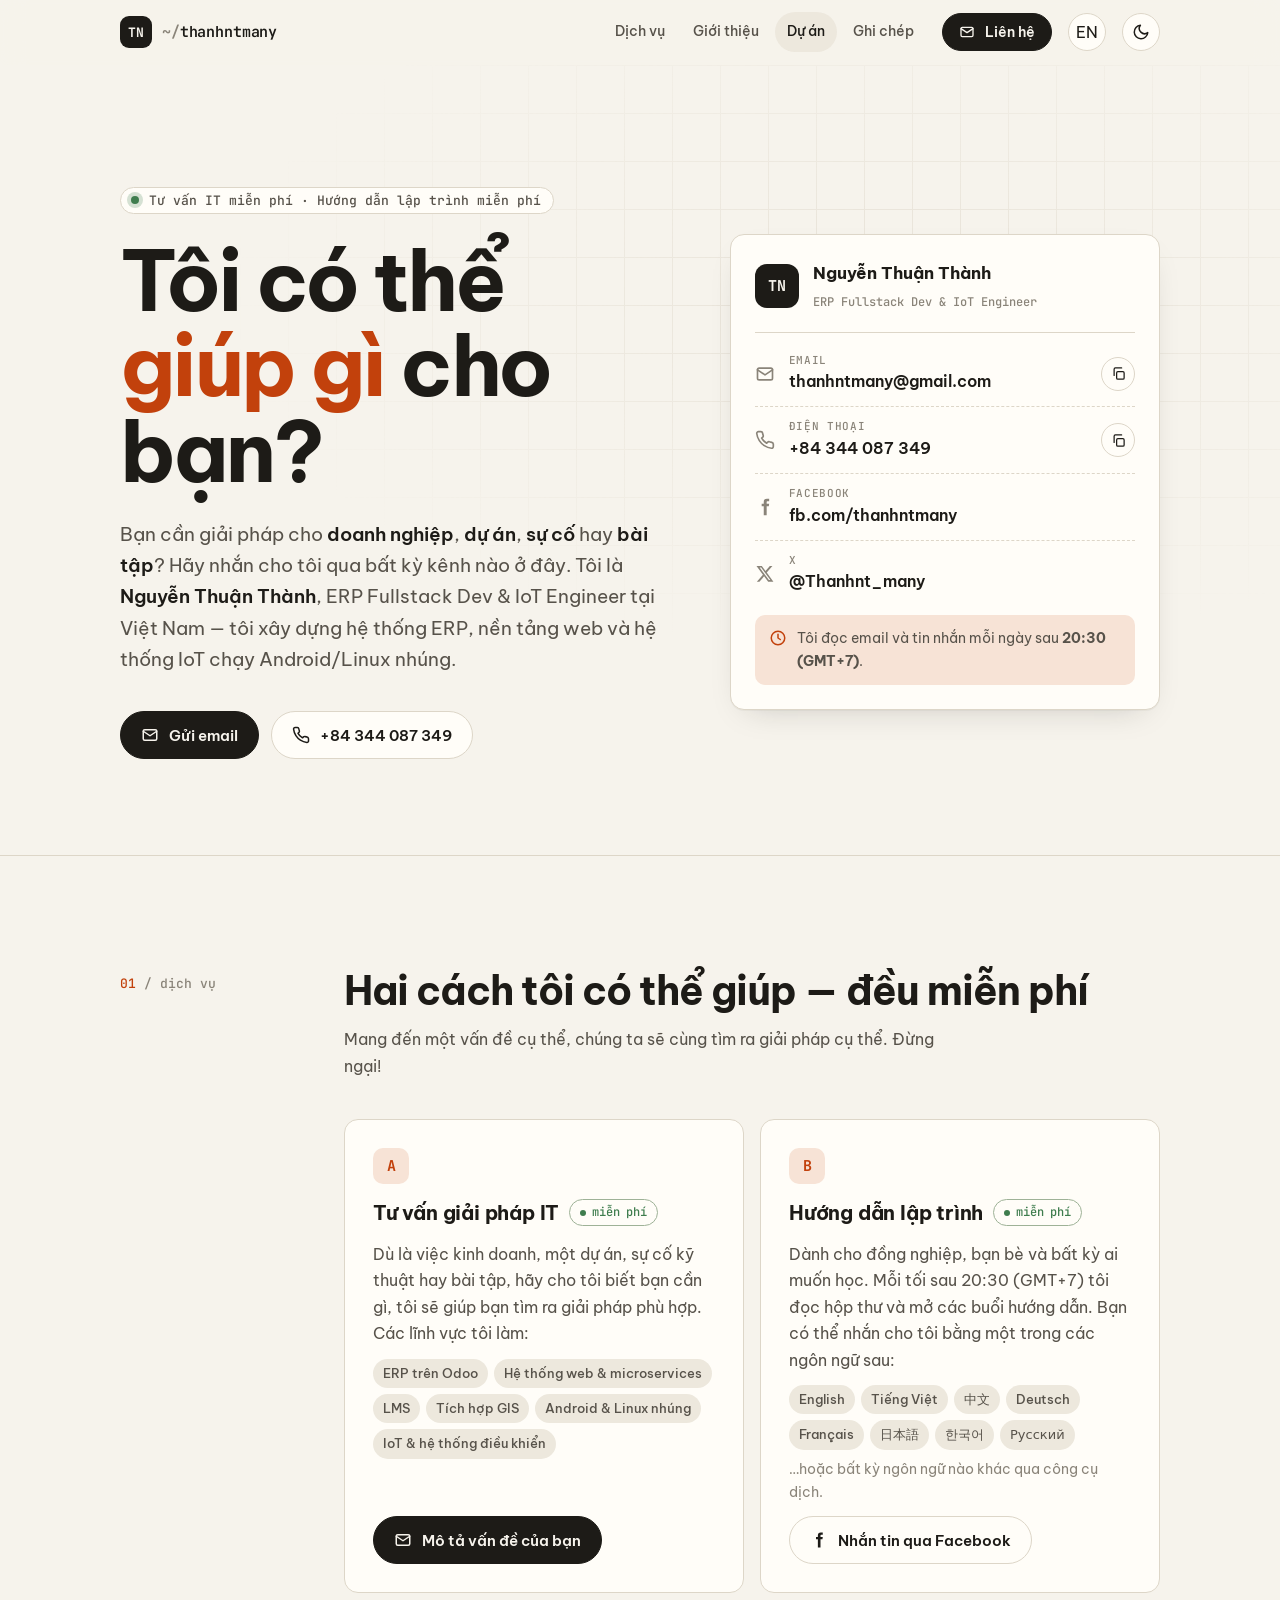
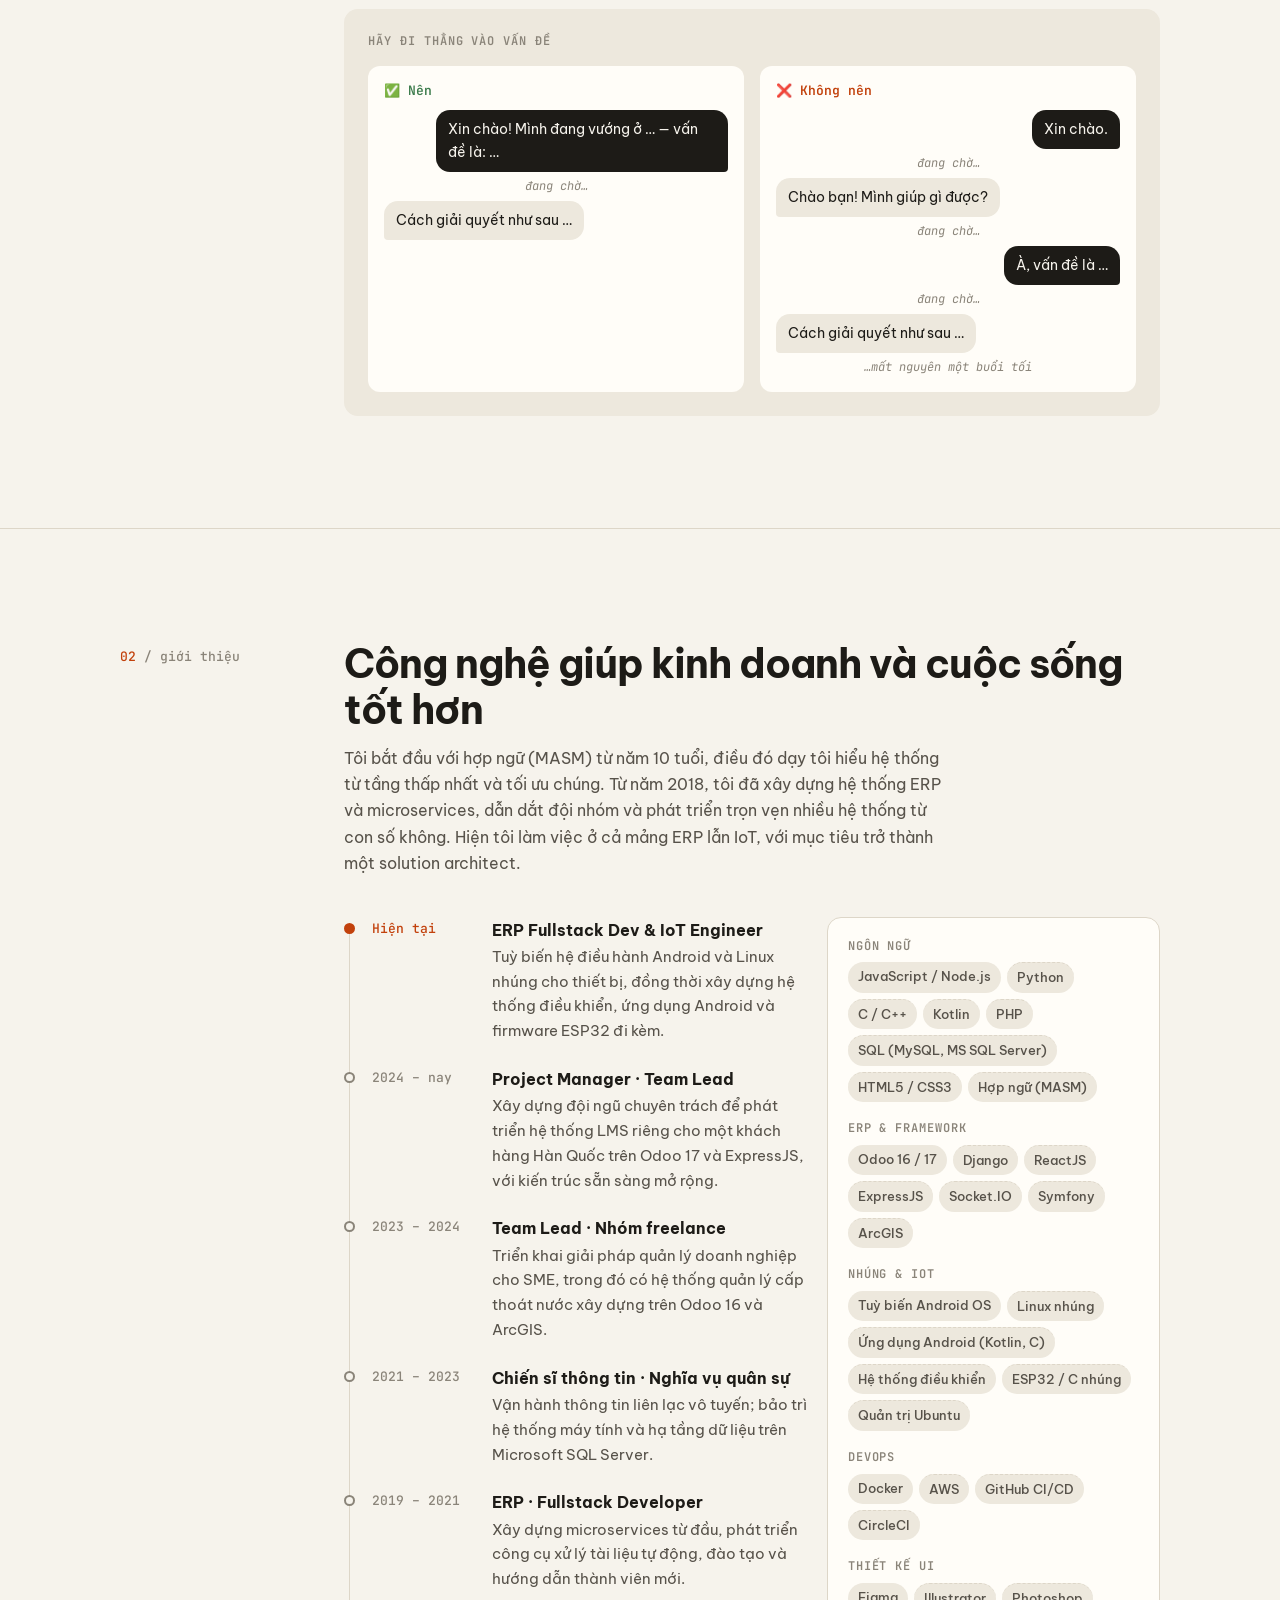
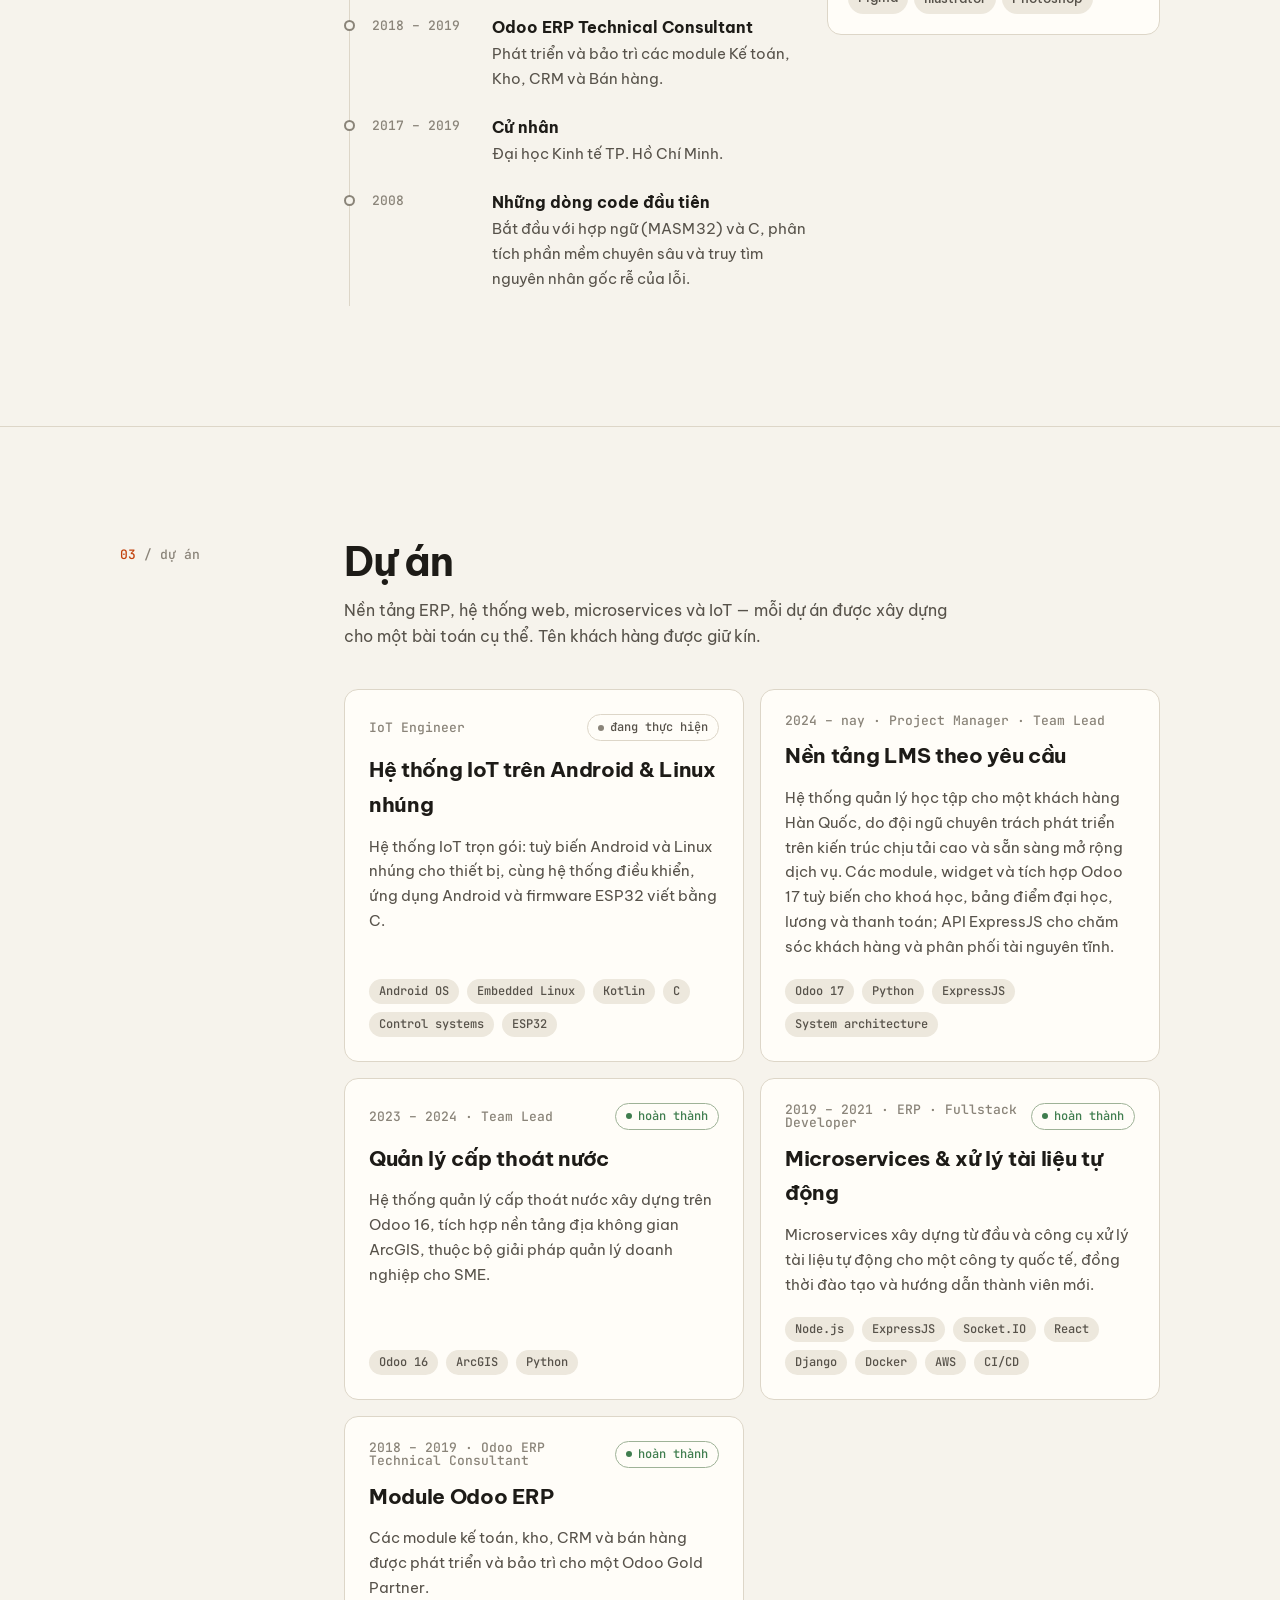
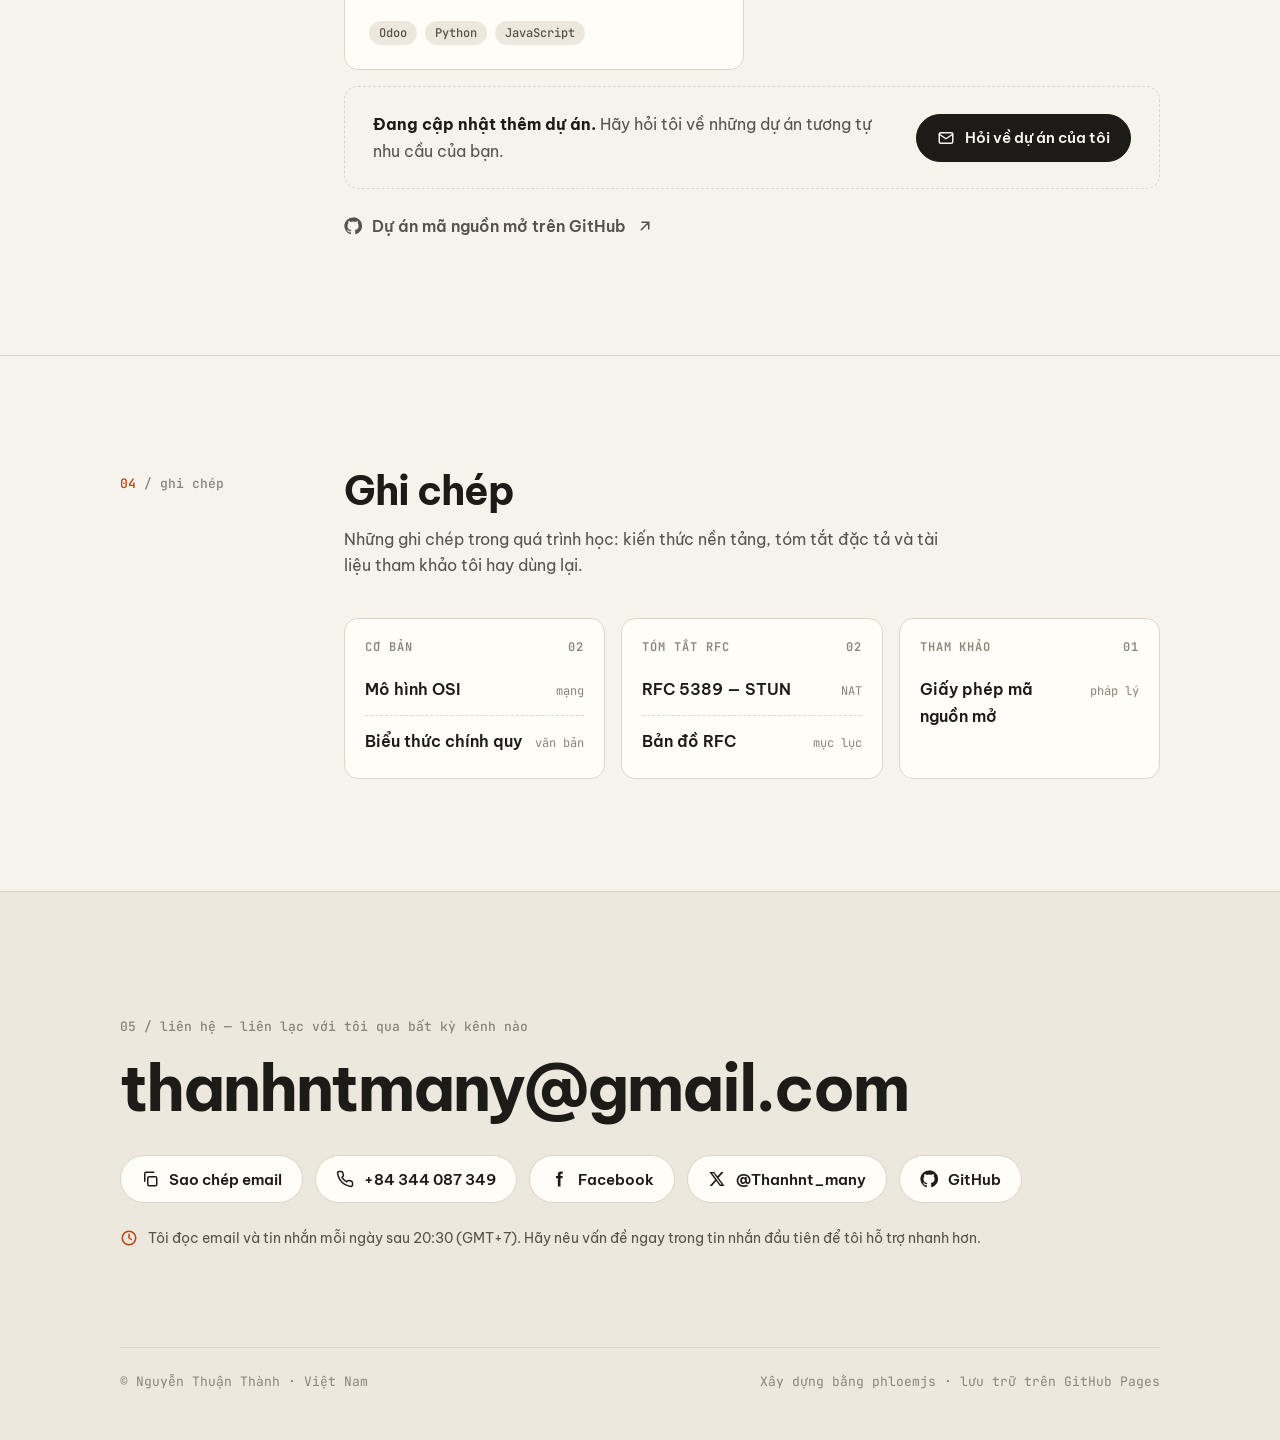
==== vi/index.html @ 0137d50f "build: regenerate index.html and vi/index.html Rebuild the English and Vietnamese pages from the tha" ====
<!DOCTYPE html><html lang="vi"><head><meta charset="UTF-8"><meta name="viewport" content="width=device-width, initial-scale=1.0"><title>Nguyễn Thuận Thành — ERP Fullstack Dev &amp; IoT Engineer</title><script type="importmap">{"imports": {"www/": "/"}}</script><script type="module" src="/phloe.mjs"></script><meta name="description" content="Nguyễn Thuận Thành — ERP Fullstack Dev & IoT Engineer tại Việt Nam. Tư vấn miễn phí về ERP (Odoo), hệ thống web, microservices, Android/Linux nhúng và IoT, cùng hướng dẫn lập trình miễn phí."><meta name="theme-color" content="#f6f3ec"><link rel="icon" href="/favicon.ico"><link rel="canonical" href="https://thanhntmany.github.io/vi/"><link rel="alternate" hreflang="en" href="https://thanhntmany.github.io/"><link rel="alternate" hreflang="vi" href="https://thanhntmany.github.io/vi/"><link rel="alternate" hreflang="x-default" href="https://thanhntmany.github.io/"><script>document.documentElement.lang="vi";try{var t=localStorage.getItem("theme");if(t)document.documentElement.setAttribute("data-theme",t)}catch(e){}</script><link rel="preconnect" href="https://fonts.googleapis.com"><link rel="preconnect" href="https://fonts.gstatic.com" crossorigin><link rel="stylesheet" href="https://fonts.googleapis.com/css2?family=Be+Vietnam+Pro:wght@400;500;600;700&family=JetBrains+Mono:wght@400;500;600;700&display=swap"><link rel="stylesheet" href="/static/themes/thanhntmany/static/main.css"><script type="module" src="/static/themes/thanhntmany/main.mjs"></script></head><body><a class="skip" href="#main">Bỏ qua tới nội dung</a>

<header class="topbar" do-active="/static/themes/thanhntmany/cpn/topbar.mjs">
  <div class="wrap">
    <a class="brand" href="#top" aria-label="thanhntmany — trang chủ"><span class="brand-mark">TN</span><span><span class="brand-tilde">~/</span>thanhntmany</span></a>
    <nav class="nav" aria-label="Các mục">
      <a href="#services">Dịch vụ</a>
      <a href="#about">Giới thiệu</a>
      <a href="#projects">Dự án</a>
      <a href="#notebook">Ghi chép</a>
    </nav>
    <a class="btn btn-primary btn-sm" href="#contact"><svg viewBox="0 0 24 24" fill="none" stroke="currentColor" stroke-width="2" stroke-linecap="round" stroke-linejoin="round" aria-hidden="true"><rect x="3" y="5" width="18" height="14" rx="2"/><path d="m3 7 9 6 9-6"/></svg><span>Liên hệ</span></a>
    <a class="icon-btn lang-switch" href="/" hreflang="en" lang="en" aria-label="English" title="English">EN</a>
    <button class="icon-btn theme-toggle" type="button" aria-label="Bật/tắt chế độ tối" do-active="/static/themes/thanhntmany/cpn/theme-toggle.mjs"><svg class="i-moon" viewBox="0 0 24 24" fill="none" stroke="currentColor" stroke-width="2" stroke-linecap="round" stroke-linejoin="round" aria-hidden="true"><path d="M21 12.8A9 9 0 1 1 11.2 3a7 7 0 0 0 9.8 9.8Z"/></svg><svg class="i-sun" viewBox="0 0 24 24" fill="none" stroke="currentColor" stroke-width="2" stroke-linecap="round" stroke-linejoin="round" aria-hidden="true"><circle cx="12" cy="12" r="4"/><path d="M12 2v2M12 20v2M4.9 4.9l1.4 1.4M17.7 17.7l1.4 1.4M2 12h2M20 12h2M4.9 19.1l1.4-1.4M17.7 6.3l1.4-1.4"/></svg></button>
  </div>
</header>

<main id="main" do-active="/static/themes/thanhntmany/cpn/reveal.mjs">
  <section class="hero" id="top">
    <div class="wrap">
      <div>
        <span class="eyebrow"><span class="dot"></span>Tư vấn IT miễn phí · Hướng dẫn lập trình miễn phí</span>
        <h1>Tôi có thể <span class="accent">giúp gì</span> cho bạn?</h1>
        <p class="lede">Bạn cần giải pháp cho <b>doanh nghiệp</b>, <b>dự án</b>, <b>sự cố</b> hay <b>bài tập</b>? Hãy nhắn cho tôi qua bất kỳ kênh nào ở đây. Tôi là <b>Nguyễn Thuận Thành</b>, ERP Fullstack Dev &amp; IoT Engineer tại Việt Nam — tôi xây dựng hệ thống ERP, nền tảng web và hệ thống IoT chạy Android/Linux nhúng.</p>
        <div class="actions">
          <a class="btn btn-primary" href="mailto:thanhntmany@gmail.com"><svg viewBox="0 0 24 24" fill="none" stroke="currentColor" stroke-width="2" stroke-linecap="round" stroke-linejoin="round" aria-hidden="true"><rect x="3" y="5" width="18" height="14" rx="2"/><path d="m3 7 9 6 9-6"/></svg>Gửi email</a>
          <a class="btn" href="tel:+84344087349"><svg viewBox="0 0 24 24" fill="none" stroke="currentColor" stroke-width="2" stroke-linecap="round" stroke-linejoin="round" aria-hidden="true"><path d="M22 16.9v3a2 2 0 0 1-2.2 2 19.8 19.8 0 0 1-8.6-3.1 19.5 19.5 0 0 1-6-6A19.8 19.8 0 0 1 2.1 4.2 2 2 0 0 1 4.1 2h3a2 2 0 0 1 2 1.7c.1.9.4 1.8.7 2.7a2 2 0 0 1-.5 2.1L8 9.8a16 16 0 0 0 6 6l1.3-1.3a2 2 0 0 1 2.1-.4c.9.3 1.8.6 2.7.7a2 2 0 0 1 1.7 2z"/></svg>+84 344 087 349</a>
        </div>
      </div>

      <aside class="reach" id="contact-card" aria-label="Liên hệ">
        <div class="reach-head">
          <span class="brand-mark">TN</span>
          <div><b>Nguyễn Thuận Thành</b><small>ERP Fullstack Dev &amp; IoT Engineer</small></div>
        </div>
        <ul class="channels">
          <li><a href="mailto:thanhntmany@gmail.com"><svg viewBox="0 0 24 24" fill="none" stroke="currentColor" stroke-width="2" stroke-linecap="round" stroke-linejoin="round" aria-hidden="true"><rect x="3" y="5" width="18" height="14" rx="2"/><path d="m3 7 9 6 9-6"/></svg><span><small>Email</small>thanhntmany@gmail.com</span></a><button class="icon-btn" type="button" aria-label="Sao chép email" data-copy="thanhntmany@gmail.com" data-copied="Đã sao chép" do-active="/static/themes/thanhntmany/cpn/copy.mjs"><svg viewBox="0 0 24 24" fill="none" stroke="currentColor" stroke-width="2" stroke-linecap="round" stroke-linejoin="round" aria-hidden="true"><rect x="9" y="9" width="12" height="12" rx="2"/><path d="M5 15V5a2 2 0 0 1 2-2h10"/></svg></button></li>
          <li><a href="tel:+84344087349"><svg viewBox="0 0 24 24" fill="none" stroke="currentColor" stroke-width="2" stroke-linecap="round" stroke-linejoin="round" aria-hidden="true"><path d="M22 16.9v3a2 2 0 0 1-2.2 2 19.8 19.8 0 0 1-8.6-3.1 19.5 19.5 0 0 1-6-6A19.8 19.8 0 0 1 2.1 4.2 2 2 0 0 1 4.1 2h3a2 2 0 0 1 2 1.7c.1.9.4 1.8.7 2.7a2 2 0 0 1-.5 2.1L8 9.8a16 16 0 0 0 6 6l1.3-1.3a2 2 0 0 1 2.1-.4c.9.3 1.8.6 2.7.7a2 2 0 0 1 1.7 2z"/></svg><span><small>Điện thoại</small>+84 344 087 349</span></a><button class="icon-btn" type="button" aria-label="Sao chép điện thoại" data-copy="+84 344 087 349" data-copied="Đã sao chép" do-active="/static/themes/thanhntmany/cpn/copy.mjs"><svg viewBox="0 0 24 24" fill="none" stroke="currentColor" stroke-width="2" stroke-linecap="round" stroke-linejoin="round" aria-hidden="true"><rect x="9" y="9" width="12" height="12" rx="2"/><path d="M5 15V5a2 2 0 0 1 2-2h10"/></svg></button></li>
          <li><a href="https://fb.com/thanhntmany" target="_blank" rel="noopener"><svg viewBox="0 0 24 24" fill="currentColor" aria-hidden="true"><path d="M14 8V6.2c0-.8.2-1.2 1.4-1.2H17V2h-2.6C11.6 2 10.5 3.4 10.5 5.9V8H8v3h2.5v11H14V11h2.6l.4-3z"/></svg><span><small>Facebook</small>fb.com/thanhntmany</span></a></li>
          <li><a href="https://twitter.com/Thanhnt_many" target="_blank" rel="noopener"><svg viewBox="0 0 24 24" fill="currentColor" aria-hidden="true"><path d="M17.8 2.5h3.1l-6.8 7.8 8 10.9h-6.3l-4.9-6.4-5.6 6.4H2.2l7.3-8.3L1.8 2.5h6.4l4.4 5.9zm-1.1 16.8h1.7L7.4 4.3H5.6z"/></svg><span><small>X</small>@Thanhnt_many</span></a></li>
        </ul>
        <p class="reach-note"><svg viewBox="0 0 24 24" fill="none" stroke="currentColor" stroke-width="2" stroke-linecap="round" stroke-linejoin="round" aria-hidden="true"><circle cx="12" cy="12" r="9"/><path d="M12 7v5l3 2"/></svg><span>Tôi đọc email và tin nhắn mỗi ngày sau <b>20:30 (GMT+7)</b>.</span></p>
      </aside>
    </div>
  </section>

  <section class="section" id="services">
    <div class="wrap">
      <div class="section-head reveal">
        <div class="section-num"><b>01</b> / dịch vụ</div>
        <div>
          <h2>Hai cách tôi có thể giúp — đều miễn phí</h2>
          <p class="section-sub">Mang đến một vấn đề cụ thể, chúng ta sẽ cùng tìm ra giải pháp cụ thể. Đừng ngại!</p>
        </div>
      </div>
      <div class="section-body">
        <div class="services">
          <div class="service reveal">
            <span class="service-num">A</span>
            <h3>Tư vấn giải pháp IT <span class="status live">miễn phí</span></h3>
            <p>Dù là việc kinh doanh, một dự án, sự cố kỹ thuật hay bài tập, hãy cho tôi biết bạn cần gì, tôi sẽ giúp bạn tìm ra giải pháp phù hợp. Các lĩnh vực tôi làm:</p>
            <ul class="chips" aria-label="Lĩnh vực"><li>ERP trên Odoo</li><li>Hệ thống web & microservices</li><li>LMS</li><li>Tích hợp GIS</li><li>Android & Linux nhúng</li><li>IoT & hệ thống điều khiển</li></ul>
            <a class="btn btn-primary" href="mailto:thanhntmany@gmail.com?subject=T%C6%B0%20v%E1%BA%A5n%20gi%E1%BA%A3i%20ph%C3%A1p"><svg viewBox="0 0 24 24" fill="none" stroke="currentColor" stroke-width="2" stroke-linecap="round" stroke-linejoin="round" aria-hidden="true"><rect x="3" y="5" width="18" height="14" rx="2"/><path d="m3 7 9 6 9-6"/></svg>Mô tả vấn đề của bạn</a>
          </div>
          <div class="service reveal">
            <span class="service-num">B</span>
            <h3>Hướng dẫn lập trình <span class="status live">miễn phí</span></h3>
            <p>Dành cho đồng nghiệp, bạn bè và bất kỳ ai muốn học. Mỗi tối sau 20:30 (GMT+7) tôi đọc hộp thư và mở các buổi hướng dẫn. Bạn có thể nhắn cho tôi bằng một trong các ngôn ngữ sau:</p>
            <ul class="langs" aria-label="Ngôn ngữ tôi có thể trả lời"><li>English</li><li>Tiếng Việt</li><li>中文</li><li>Deutsch</li><li>Français</li><li>日本語</li><li>한국어</li><li>Русский</li></ul>
            <p class="service-fine">…hoặc bất kỳ ngôn ngữ nào khác qua công cụ dịch.</p>
            <a class="btn" href="https://fb.com/thanhntmany" target="_blank" rel="noopener"><svg viewBox="0 0 24 24" fill="currentColor" aria-hidden="true"><path d="M14 8V6.2c0-.8.2-1.2 1.4-1.2H17V2h-2.6C11.6 2 10.5 3.4 10.5 5.9V8H8v3h2.5v11H14V11h2.6l.4-3z"/></svg>Nhắn tin qua Facebook</a>
          </div>
        </div>

        <div class="focus reveal">
          <h3>Hãy đi thẳng vào vấn đề</h3>
          <div class="chats">
            <div class="chat chat-do">
              <p class="chat-label">✅ Nên</p>
              <p class="msg you">Xin chào! Mình đang vướng ở … — vấn đề là: …</p>
              <p class="wait">đang chờ…</p>
              <p class="msg me">Cách giải quyết như sau …</p>
            </div>
            <div class="chat chat-dont">
              <p class="chat-label">❌ Không nên</p>
              <p class="msg you">Xin chào.</p>
              <p class="wait">đang chờ…</p>
              <p class="msg me">Chào bạn! Mình giúp gì được?</p>
              <p class="wait">đang chờ…</p>
              <p class="msg you">À, vấn đề là …</p>
              <p class="wait">đang chờ…</p>
              <p class="msg me">Cách giải quyết như sau …</p>
              <p class="wait">…mất nguyên một buổi tối</p>
            </div>
          </div>
        </div>
      </div>
    </div>
  </section>

  <section class="section" id="about">
    <div class="wrap">
      <div class="section-head reveal">
        <div class="section-num"><b>02</b> / giới thiệu</div>
        <div>
          <h2>Công nghệ giúp kinh doanh và cuộc sống tốt hơn</h2>
          <p class="section-sub">Tôi bắt đầu với hợp ngữ (MASM) từ năm 10 tuổi, điều đó dạy tôi hiểu hệ thống từ tầng thấp nhất và tối ưu chúng. Từ năm 2018, tôi đã xây dựng hệ thống ERP và microservices, dẫn dắt đội nhóm và phát triển trọn vẹn nhiều hệ thống từ con số không. Hiện tôi làm việc ở cả mảng ERP lẫn IoT, với mục tiêu trở thành một solution architect.</p>
        </div>
      </div>
      <div class="section-body">
        <div class="about">
          <ol class="timeline reveal">
            <li><span class="tl-when">Hiện tại</span><div><b>ERP Fullstack Dev & IoT Engineer</b><p>Tuỳ biến hệ điều hành Android và Linux nhúng cho thiết bị, đồng thời xây dựng hệ thống điều khiển, ứng dụng Android và firmware ESP32 đi kèm.</p></div></li>
            <li><span class="tl-when">2024 – nay</span><div><b>Project Manager · Team Lead</b><p>Xây dựng đội ngũ chuyên trách để phát triển hệ thống LMS riêng cho một khách hàng Hàn Quốc trên Odoo 17 và ExpressJS, với kiến trúc sẵn sàng mở rộng.</p></div></li>
            <li><span class="tl-when">2023 – 2024</span><div><b>Team Lead · Nhóm freelance</b><p>Triển khai giải pháp quản lý doanh nghiệp cho SME, trong đó có hệ thống quản lý cấp thoát nước xây dựng trên Odoo 16 và ArcGIS.</p></div></li>
            <li><span class="tl-when">2021 – 2023</span><div><b>Chiến sĩ thông tin · Nghĩa vụ quân sự</b><p>Vận hành thông tin liên lạc vô tuyến; bảo trì hệ thống máy tính và hạ tầng dữ liệu trên Microsoft SQL Server.</p></div></li>
            <li><span class="tl-when">2019 – 2021</span><div><b>ERP · Fullstack Developer</b><p>Xây dựng microservices từ đầu, phát triển công cụ xử lý tài liệu tự động, đào tạo và hướng dẫn thành viên mới.</p></div></li>
            <li><span class="tl-when">2018 – 2019</span><div><b>Odoo ERP Technical Consultant</b><p>Phát triển và bảo trì các module Kế toán, Kho, CRM và Bán hàng.</p></div></li>
            <li><span class="tl-when">2017 – 2019</span><div><b>Cử nhân</b><p>Đại học Kinh tế TP. Hồ Chí Minh.</p></div></li>
            <li><span class="tl-when">2008</span><div><b>Những dòng code đầu tiên</b><p>Bắt đầu với hợp ngữ (MASM32) và C, phân tích phần mềm chuyên sâu và truy tìm nguyên nhân gốc rễ của lỗi.</p></div></li>
          </ol>
          <div class="shelf skills reveal">
            <h3>Ngôn ngữ</h3><ul class="chips"><li>JavaScript / Node.js</li><li>Python</li><li>C / C++</li><li>Kotlin</li><li>PHP</li><li>SQL (MySQL, MS SQL Server)</li><li>HTML5 / CSS3</li><li>Hợp ngữ (MASM)</li></ul>
            <h3>ERP & framework</h3><ul class="chips"><li>Odoo 16 / 17</li><li>Django</li><li>ReactJS</li><li>ExpressJS</li><li>Socket.IO</li><li>Symfony</li><li>ArcGIS</li></ul>
            <h3>Nhúng & IoT</h3><ul class="chips"><li>Tuỳ biến Android OS</li><li>Linux nhúng</li><li>Ứng dụng Android (Kotlin, C)</li><li>Hệ thống điều khiển</li><li>ESP32 / C nhúng</li><li>Quản trị Ubuntu</li></ul>
            <h3>DevOps</h3><ul class="chips"><li>Docker</li><li>AWS</li><li>GitHub CI/CD</li><li>CircleCI</li></ul>
            <h3>Thiết kế UI</h3><ul class="chips"><li>Figma</li><li>Illustrator</li><li>Photoshop</li></ul>
          </div>
        </div>
      </div>
    </div>
  </section>

  <section class="section" id="projects">
    <div class="wrap">
      <div class="section-head reveal">
        <div class="section-num"><b>03</b> / dự án</div>
        <div>
          <h2>Dự án</h2>
          <p class="section-sub">Nền tảng ERP, hệ thống web, microservices và IoT — mỗi dự án được xây dựng cho một bài toán cụ thể. Tên khách hàng được giữ kín.</p>
        </div>
      </div>
      <div class="section-body">
        <div class="cards">
          <div class="card reveal">
            <div class="card-top"><span class="card-path">IoT Engineer</span><span class="status ">đang thực hiện</span></div>
            <h3>Hệ thống IoT trên Android & Linux nhúng</h3>
            <p>Hệ thống IoT trọn gói: tuỳ biến Android và Linux nhúng cho thiết bị, cùng hệ thống điều khiển, ứng dụng Android và firmware ESP32 viết bằng C.</p>
            <div class="card-foot"><span class="tag">Android OS</span><span class="tag">Embedded Linux</span><span class="tag">Kotlin</span><span class="tag">C</span><span class="tag">Control systems</span><span class="tag">ESP32</span></div>
          </div>
          <div class="card reveal">
            <div class="card-top"><span class="card-path">2024 – nay · Project Manager · Team Lead</span></div>
            <h3>Nền tảng LMS theo yêu cầu</h3>
            <p>Hệ thống quản lý học tập cho một khách hàng Hàn Quốc, do đội ngũ chuyên trách phát triển trên kiến trúc chịu tải cao và sẵn sàng mở rộng dịch vụ. Các module, widget và tích hợp Odoo 17 tuỳ biến cho khoá học, bảng điểm đại học, lương và thanh toán; API ExpressJS cho chăm sóc khách hàng và phân phối tài nguyên tĩnh.</p>
            <div class="card-foot"><span class="tag">Odoo 17</span><span class="tag">Python</span><span class="tag">ExpressJS</span><span class="tag">System architecture</span></div>
          </div>
          <div class="card reveal">
            <div class="card-top"><span class="card-path">2023 – 2024 · Team Lead</span><span class="status live">hoàn thành</span></div>
            <h3>Quản lý cấp thoát nước</h3>
            <p>Hệ thống quản lý cấp thoát nước xây dựng trên Odoo 16, tích hợp nền tảng địa không gian ArcGIS, thuộc bộ giải pháp quản lý doanh nghiệp cho SME.</p>
            <div class="card-foot"><span class="tag">Odoo 16</span><span class="tag">ArcGIS</span><span class="tag">Python</span></div>
          </div>
          <div class="card reveal">
            <div class="card-top"><span class="card-path">2019 – 2021 · ERP · Fullstack Developer</span><span class="status live">hoàn thành</span></div>
            <h3>Microservices & xử lý tài liệu tự động</h3>
            <p>Microservices xây dựng từ đầu và công cụ xử lý tài liệu tự động cho một công ty quốc tế, đồng thời đào tạo và hướng dẫn thành viên mới.</p>
            <div class="card-foot"><span class="tag">Node.js</span><span class="tag">ExpressJS</span><span class="tag">Socket.IO</span><span class="tag">React</span><span class="tag">Django</span><span class="tag">Docker</span><span class="tag">AWS</span><span class="tag">CI/CD</span></div>
          </div>
          <div class="card reveal">
            <div class="card-top"><span class="card-path">2018 – 2019 · Odoo ERP Technical Consultant</span><span class="status live">hoàn thành</span></div>
            <h3>Module Odoo ERP</h3>
            <p>Các module kế toán, kho, CRM và bán hàng được phát triển và bảo trì cho một Odoo Gold Partner.</p>
            <div class="card-foot"><span class="tag">Odoo</span><span class="tag">Python</span><span class="tag">JavaScript</span></div>
          </div>
        </div>
        <div class="updating reveal">
          <p><b>Đang cập nhật thêm dự án.</b> Hãy hỏi tôi về những dự án tương tự nhu cầu của bạn.</p>
          <a class="btn btn-primary" href="mailto:thanhntmany@gmail.com?subject=D%E1%BB%B1%20%C3%A1n%20c%E1%BB%A7a%20b%E1%BA%A1n"><svg viewBox="0 0 24 24" fill="none" stroke="currentColor" stroke-width="2" stroke-linecap="round" stroke-linejoin="round" aria-hidden="true"><rect x="3" y="5" width="18" height="14" rx="2"/><path d="m3 7 9 6 9-6"/></svg>Hỏi về dự án của tôi</a>
        </div>
        <a class="more reveal" href="https://github.com/thanhntmany?tab=repositories" target="_blank" rel="noopener"><svg viewBox="0 0 24 24" fill="currentColor" aria-hidden="true"><path d="M12 .5a11.5 11.5 0 0 0-3.64 22.41c.58.1.79-.25.79-.56v-2c-3.2.7-3.88-1.37-3.88-1.37-.52-1.33-1.28-1.69-1.28-1.69-1.05-.71.08-.7.08-.7 1.16.08 1.77 1.19 1.77 1.19 1.03 1.77 2.7 1.26 3.36.96.1-.75.4-1.26.73-1.55-2.55-.29-5.24-1.28-5.24-5.69 0-1.26.45-2.29 1.19-3.1-.12-.29-.52-1.46.11-3.05 0 0 .97-.31 3.17 1.18a11 11 0 0 1 5.78 0c2.2-1.49 3.17-1.18 3.17-1.18.63 1.59.23 2.76.11 3.05.74.81 1.19 1.84 1.19 3.1 0 4.42-2.7 5.39-5.26 5.68.41.36.78 1.06.78 2.14v3.17c0 .31.21.67.8.56A11.5 11.5 0 0 0 12 .5Z"/></svg>Dự án mã nguồn mở trên GitHub<svg width="20" height="20" viewBox="0 0 24 24" fill="none" stroke="currentColor" stroke-width="2" stroke-linecap="round" stroke-linejoin="round" aria-hidden="true"><path d="M7 17 17 7M8 7h9v9"/></svg></a>
      </div>
    </div>
  </section>

  <section class="section" id="notebook">
    <div class="wrap">
      <div class="section-head reveal">
        <div class="section-num"><b>04</b> / ghi chép</div>
        <div>
          <h2>Ghi chép</h2>
          <p class="section-sub">Những ghi chép trong quá trình học: kiến thức nền tảng, tóm tắt đặc tả và tài liệu tham khảo tôi hay dùng lại.</p>
        </div>
      </div>
      <div class="section-body">
        <div class="index">
          <div class="shelf reveal">
            <h3>Cơ bản <span>02</span></h3>
            <ul>
              <li><a href="https://github.com/thanhntmany/thanhntmany.github.io/tree/main/notebook/basic/OSI-OpenSystemsInterconnection" target="_blank" rel="noopener"><span>Mô hình OSI</span><small>mạng</small></a></li>
              <li><a href="https://github.com/thanhntmany/thanhntmany.github.io/tree/main/notebook/basic/regex" target="_blank" rel="noopener"><span>Biểu thức chính quy</span><small>văn bản</small></a></li>
            </ul>
          </div>
          <div class="shelf reveal">
            <h3>Tóm tắt RFC <span>02</span></h3>
            <ul>
              <li><a href="https://github.com/thanhntmany/thanhntmany.github.io/tree/main/notebook/summary/rfc/rfc5389" target="_blank" rel="noopener"><span>RFC 5389 — STUN</span><small>NAT</small></a></li>
              <li><a href="https://github.com/thanhntmany/thanhntmany.github.io/tree/main/notebook/summary/rfc" target="_blank" rel="noopener"><span>Bản đồ RFC</span><small>mục lục</small></a></li>
            </ul>
          </div>
          <div class="shelf reveal">
            <h3>Tham khảo <span>01</span></h3>
            <ul>
              <li><a href="https://github.com/thanhntmany/thanhntmany.github.io/tree/main/notebook/open-source-license" target="_blank" rel="noopener"><span>Giấy phép mã nguồn mở</span><small>pháp lý</small></a></li>
            </ul>
          </div>
        </div>
      </div>
    </div>
  </section>
</main>

<footer class="contact" id="contact">
  <div class="wrap">
    <p class="contact-kicker">05 / liên hệ — liên lạc với tôi qua bất kỳ kênh nào</p>
    <a class="contact-mail" href="mailto:thanhntmany@gmail.com">thanhntmany@gmail.com</a>
    <div class="contact-row">
      <button class="btn" type="button" data-copy="thanhntmany@gmail.com" data-copied="Đã sao chép" do-active="/static/themes/thanhntmany/cpn/copy.mjs"><svg viewBox="0 0 24 24" fill="none" stroke="currentColor" stroke-width="2" stroke-linecap="round" stroke-linejoin="round" aria-hidden="true"><rect x="9" y="9" width="12" height="12" rx="2"/><path d="M5 15V5a2 2 0 0 1 2-2h10"/></svg>Sao chép email</button>
      <a class="btn" href="tel:+84344087349"><svg viewBox="0 0 24 24" fill="none" stroke="currentColor" stroke-width="2" stroke-linecap="round" stroke-linejoin="round" aria-hidden="true"><path d="M22 16.9v3a2 2 0 0 1-2.2 2 19.8 19.8 0 0 1-8.6-3.1 19.5 19.5 0 0 1-6-6A19.8 19.8 0 0 1 2.1 4.2 2 2 0 0 1 4.1 2h3a2 2 0 0 1 2 1.7c.1.9.4 1.8.7 2.7a2 2 0 0 1-.5 2.1L8 9.8a16 16 0 0 0 6 6l1.3-1.3a2 2 0 0 1 2.1-.4c.9.3 1.8.6 2.7.7a2 2 0 0 1 1.7 2z"/></svg>+84 344 087 349</a>
      <a class="btn" href="https://fb.com/thanhntmany" target="_blank" rel="noopener"><svg viewBox="0 0 24 24" fill="currentColor" aria-hidden="true"><path d="M14 8V6.2c0-.8.2-1.2 1.4-1.2H17V2h-2.6C11.6 2 10.5 3.4 10.5 5.9V8H8v3h2.5v11H14V11h2.6l.4-3z"/></svg>Facebook</a>
      <a class="btn" href="https://twitter.com/Thanhnt_many" target="_blank" rel="noopener"><svg viewBox="0 0 24 24" fill="currentColor" aria-hidden="true"><path d="M17.8 2.5h3.1l-6.8 7.8 8 10.9h-6.3l-4.9-6.4-5.6 6.4H2.2l7.3-8.3L1.8 2.5h6.4l4.4 5.9zm-1.1 16.8h1.7L7.4 4.3H5.6z"/></svg>@Thanhnt_many</a>
      <a class="btn" href="https://github.com/thanhntmany" target="_blank" rel="noopener"><svg viewBox="0 0 24 24" fill="currentColor" aria-hidden="true"><path d="M12 .5a11.5 11.5 0 0 0-3.64 22.41c.58.1.79-.25.79-.56v-2c-3.2.7-3.88-1.37-3.88-1.37-.52-1.33-1.28-1.69-1.28-1.69-1.05-.71.08-.7.08-.7 1.16.08 1.77 1.19 1.77 1.19 1.03 1.77 2.7 1.26 3.36.96.1-.75.4-1.26.73-1.55-2.55-.29-5.24-1.28-5.24-5.69 0-1.26.45-2.29 1.19-3.1-.12-.29-.52-1.46.11-3.05 0 0 .97-.31 3.17 1.18a11 11 0 0 1 5.78 0c2.2-1.49 3.17-1.18 3.17-1.18.63 1.59.23 2.76.11 3.05.74.81 1.19 1.84 1.19 3.1 0 4.42-2.7 5.39-5.26 5.68.41.36.78 1.06.78 2.14v3.17c0 .31.21.67.8.56A11.5 11.5 0 0 0 12 .5Z"/></svg>GitHub</a>
    </div>
    <p class="contact-note"><svg viewBox="0 0 24 24" fill="none" stroke="currentColor" stroke-width="2" stroke-linecap="round" stroke-linejoin="round" aria-hidden="true"><circle cx="12" cy="12" r="9"/><path d="M12 7v5l3 2"/></svg>Tôi đọc email và tin nhắn mỗi ngày sau 20:30 (GMT+7). Hãy nêu vấn đề ngay trong tin nhắn đầu tiên để tôi hỗ trợ nhanh hơn.</p>
    <div class="footer">
      <span>© Nguyễn Thuận Thành · Việt Nam</span>
      <span>Xây dựng bằng <a href="https://github.com/thanhntmany/phloemjs" target="_blank" rel="noopener">phloemjs</a> · lưu trữ trên GitHub Pages</span>
    </div>
  </div>
</footer></body></html>
---- static/themes/thanhntmany/static/main.css ----
/* thanhntmany theme */

:root {
  --bg: #f6f3ec;
  --bg-elev: #fffdf8;
  --bg-sunk: #ede8dd;
  --ink: #1d1b17;
  --ink-2: #57524a;
  --ink-3: #8a8479;
  --line: #ddd6c8;
  --accent: #c2410c;
  --accent-ink: #fff;
  --accent-soft: #f7e3d6;
  --ok: #3f7d4e;
  --shadow: 0 1px 0 rgba(29, 27, 23, .04), 0 12px 32px -18px rgba(29, 27, 23, .25);

  --font: "Be Vietnam Pro", system-ui, -apple-system, "Segoe UI", Roboto, sans-serif;
  --mono: "JetBrains Mono", ui-monospace, SFMono-Regular, Menlo, Consolas, monospace;
  --radius: 14px;
  --wrap: 1120px;
  --gutter: clamp(16px, 4vw, 40px);
  color-scheme: light;
}

@media (prefers-color-scheme: dark) {
  :root:not([data-theme="light"]) {
    --bg: #14130f;
    --bg-elev: #1c1b16;
    --bg-sunk: #0f0e0b;
    --ink: #f1ece2;
    --ink-2: #b8b1a4;
    --ink-3: #7f796e;
    --line: #2e2c25;
    --accent: #fb923c;
    --accent-ink: #1a1208;
    --accent-soft: #3a2415;
    --ok: #7fbf8e;
    --shadow: 0 1px 0 rgba(0, 0, 0, .3), 0 16px 40px -20px rgba(0, 0, 0, .7);
    color-scheme: dark;
  }
}

:root[data-theme="dark"] {
  --bg: #14130f;
  --bg-elev: #1c1b16;
  --bg-sunk: #0f0e0b;
  --ink: #f1ece2;
  --ink-2: #b8b1a4;
  --ink-3: #7f796e;
  --line: #2e2c25;
  --accent: #fb923c;
  --accent-ink: #1a1208;
  --accent-soft: #3a2415;
  --ok: #7fbf8e;
  --shadow: 0 1px 0 rgba(0, 0, 0, .3), 0 16px 40px -20px rgba(0, 0, 0, .7);
  color-scheme: dark;
}

/* ---------- base ---------- */

*,
*::before,
*::after {
  box-sizing: border-box;
}

html {
  scroll-behavior: smooth;
  scroll-padding-top: 88px;
  -webkit-text-size-adjust: 100%;
}

body {
  margin: 0;
  background: var(--bg);
  color: var(--ink);
  font: 400 16px/1.65 var(--font);
  -webkit-font-smoothing: antialiased;
  overflow-x: hidden;
}

a {
  color: inherit;
  text-decoration: none;
}

h1,
h2,
h3,
p {
  margin: 0;
}

::selection {
  background: var(--accent);
  color: var(--accent-ink);
}

:focus-visible {
  outline: 2px solid var(--accent);
  outline-offset: 3px;
  border-radius: 6px;
}

.mono {
  font-family: var(--mono);
}

.wrap {
  width: 100%;
  max-width: var(--wrap);
  margin: 0 auto;
  padding: 0 var(--gutter);
}

.skip {
  position: absolute;
  left: -999px;
  top: 8px;
  z-index: 100;
  padding: 8px 14px;
  background: var(--ink);
  color: var(--bg);
  border-radius: 8px;
}

.skip:focus {
  left: 16px;
}

/* ---------- header ---------- */

.topbar {
  position: sticky;
  top: 0;
  z-index: 20;
  background: color-mix(in srgb, var(--bg) 82%, transparent);
  backdrop-filter: saturate(1.4) blur(12px);
  -webkit-backdrop-filter: saturate(1.4) blur(12px);
  border-bottom: 1px solid transparent;
  transition: border-color .2s;
}

.topbar.is-scrolled {
  border-bottom-color: var(--line);
}

.topbar .wrap {
  display: flex;
  align-items: center;
  gap: 16px;
  height: 64px;
}

.brand {
  display: inline-flex;
  align-items: center;
  gap: 10px;
  font: 600 15px/1 var(--mono);
  letter-spacing: -.01em;
}

.brand-mark {
  display: grid;
  place-items: center;
  width: 32px;
  height: 32px;
  border-radius: 9px;
  background: var(--ink);
  color: var(--bg);
  font: 700 13px/1 var(--mono);
}

.brand-tilde {
  color: var(--ink-3);
}

.nav {
  display: flex;
  gap: 4px;
  margin-left: auto;
}

.nav a {
  padding: 8px 12px;
  border-radius: 999px;
  color: var(--ink-2);
  font-size: 14px;
  font-weight: 500;
  transition: color .15s, background .15s;
}

.nav a:hover,
.nav a.is-active {
  color: var(--ink);
  background: var(--bg-sunk);
}

.icon-btn {
  display: grid;
  place-items: center;
  width: 38px;
  height: 38px;
  flex: none;
  border: 1px solid var(--line);
  border-radius: 999px;
  background: var(--bg-elev);
  color: var(--ink);
  cursor: pointer;
  transition: border-color .15s, transform .15s;
}

.icon-btn:hover {
  border-color: var(--ink-3);
}

.icon-btn:active {
  transform: scale(.94);
}

.icon-btn svg {
  width: 18px;
  height: 18px;
}

.theme-toggle .i-sun {
  display: none;
}

:root[data-theme="dark"] .theme-toggle .i-sun {
  display: block;
}

:root[data-theme="dark"] .theme-toggle .i-moon {
  display: none;
}

@media (prefers-color-scheme: dark) {
  :root:not([data-theme="light"]) .theme-toggle .i-sun {
    display: block;
  }

  :root:not([data-theme="light"]) .theme-toggle .i-moon {
    display: none;
  }
}

/* ---------- hero ---------- */

.hero {
  position: relative;
  padding: clamp(56px, 10vw, 120px) 0 clamp(56px, 8vw, 96px);
}

.hero::before {
  content: "";
  position: absolute;
  inset: 0;
  z-index: -1;
  background-image:
    linear-gradient(var(--line) 1px, transparent 1px),
    linear-gradient(90deg, var(--line) 1px, transparent 1px);
  background-size: 48px 48px;
  opacity: .45;
  -webkit-mask-image: radial-gradient(ellipse 70% 60% at 70% 30%, #000 20%, transparent 75%);
  mask-image: radial-gradient(ellipse 70% 60% at 70% 30%, #000 20%, transparent 75%);
}

.hero .wrap {
  display: grid;
  grid-template-columns: minmax(0, 1.25fr) minmax(0, 1fr);
  gap: clamp(32px, 6vw, 72px);
  align-items: center;
}

.eyebrow {
  display: inline-flex;
  align-items: center;
  gap: 10px;
  padding: 6px 12px 6px 10px;
  border: 1px solid var(--line);
  border-radius: 999px;
  background: var(--bg-elev);
  color: var(--ink-2);
  font: 500 13px/1 var(--mono);
}

.dot {
  width: 8px;
  height: 8px;
  border-radius: 50%;
  background: var(--ok);
  box-shadow: 0 0 0 4px color-mix(in srgb, var(--ok) 22%, transparent);
}

.hero h1 {
  margin-top: 24px;
  font-size: clamp(44px, 7.5vw, 84px);
  font-weight: 700;
  line-height: 1.02;
  letter-spacing: -.035em;
}

.hero h1 .accent {
  color: var(--accent);
}

.lede {
  max-width: 34em;
  margin-top: 24px;
  color: var(--ink-2);
  font-size: clamp(17px, 1.6vw, 19px);
}

.actions {
  display: flex;
  flex-wrap: wrap;
  gap: 12px;
  margin-top: 36px;
}

.btn {
  display: inline-flex;
  align-items: center;
  gap: 10px;
  height: 48px;
  padding: 0 20px;
  border: 1px solid var(--line);
  border-radius: 999px;
  background: var(--bg-elev);
  color: var(--ink);
  font: 600 15px/1 var(--font);
  cursor: pointer;
  transition: transform .15s, border-color .15s, background .15s;
}

.btn svg {
  width: 18px;
  height: 18px;
  flex: none;
}

.btn:hover {
  transform: translateY(-1px);
  border-color: var(--ink-3);
}

.btn-primary {
  background: var(--ink);
  border-color: var(--ink);
  color: var(--bg);
}

.btn-primary:hover {
  border-color: var(--ink);
}

/* ---------- sections ---------- */

.section {
  padding: clamp(64px, 9vw, 112px) 0;
  border-top: 1px solid var(--line);
}

.section-head {
  display: grid;
  grid-template-columns: 200px minmax(0, 1fr);
  gap: 24px;
  margin-bottom: 40px;
}

.section-num {
  color: var(--ink-3);
  font: 500 13px/2.4 var(--mono);
}

.section-num b {
  color: var(--accent);
  font-weight: 500;
}

.section h2 {
  font-size: clamp(28px, 4vw, 40px);
  font-weight: 700;
  line-height: 1.15;
  letter-spacing: -.025em;
}

.section-sub {
  max-width: 38em;
  margin-top: 12px;
  color: var(--ink-2);
}

.section-body {
  margin-left: 224px;
}

/* project cards */

.cards {
  display: grid;
  grid-template-columns: repeat(2, minmax(0, 1fr));
  gap: 16px;
}

.card {
  position: relative;
  display: flex;
  flex-direction: column;
  gap: 12px;
  padding: 24px;
  border: 1px solid var(--line);
  border-radius: var(--radius);
  background: var(--bg-elev);
  transition: transform .2s, border-color .2s, box-shadow .2s;
}

.card:hover {
  transform: translateY(-3px);
  border-color: var(--ink-3);
  box-shadow: var(--shadow);
}

.card-top {
  display: flex;
  align-items: center;
  justify-content: space-between;
  gap: 12px;
}

.card-path {
  color: var(--ink-3);
  font: 500 13px/1 var(--mono);
}

.card h3 {
  font-size: 21px;
  font-weight: 650;
  letter-spacing: -.015em;
}

.card p {
  color: var(--ink-2);
  font-size: 15px;
}

.cards + .updating {
  margin-top: 16px;
}

.card-foot {
  display: flex;
  flex-wrap: wrap;
  align-items: center;
  gap: 8px;
  margin-top: auto;
  padding-top: 8px;
}

.tag {
  padding: 4px 10px;
  border-radius: 999px;
  background: var(--bg-sunk);
  color: var(--ink-2);
  font: 500 12px/1.4 var(--mono);
}

.status {
  display: inline-flex;
  align-items: center;
  gap: 6px;
  padding: 4px 10px;
  border: 1px solid var(--line);
  border-radius: 999px;
  color: var(--ink-2);
  font: 500 12px/1.4 var(--mono);
  white-space: nowrap;
}

.status::before {
  content: "";
  width: 6px;
  height: 6px;
  border-radius: 50%;
  background: var(--ink-3);
}

.status.live {
  color: var(--ok);
  border-color: color-mix(in srgb, var(--ok) 40%, var(--line));
}

.status.live::before {
  background: var(--ok);
}

.card-arrow {
  position: absolute;
  right: 22px;
  bottom: 22px;
  color: var(--ink-3);
  transition: transform .2s, color .2s;
}

.card:hover .card-arrow {
  color: var(--accent);
  transform: translate(3px, -3px);
}

/* notebook index */

.index {
  display: grid;
  grid-template-columns: repeat(3, minmax(0, 1fr));
  gap: 16px;
}

.shelf {
  padding: 20px 20px 12px;
  border: 1px solid var(--line);
  border-radius: var(--radius);
  background: var(--bg-elev);
}

.shelf h3 {
  display: flex;
  align-items: baseline;
  justify-content: space-between;
  margin-bottom: 8px;
  color: var(--ink-3);
  font: 600 12px/1.4 var(--mono);
  letter-spacing: .08em;
  text-transform: uppercase;
}

.shelf ul {
  margin: 0;
  padding: 0;
  list-style: none;
}

.shelf li + li {
  border-top: 1px dashed var(--line);
}

.shelf a {
  display: flex;
  align-items: baseline;
  gap: 12px;
  padding: 12px 0;
  transition: color .15s;
}

.shelf a:hover {
  color: var(--accent);
}

.shelf a span {
  flex: 1;
  font-weight: 550;
}

.shelf a small {
  color: var(--ink-3);
  font: 400 12px/1.4 var(--mono);
}

/* header cta */

.btn-sm {
  height: 38px;
  padding: 0 16px;
  font-size: 14px;
  flex: none;
}

.btn-sm svg {
  width: 16px;
  height: 16px;
}

.lede b {
  color: var(--ink);
  font-weight: 600;
}

/* contact card in hero */

.reach {
  padding: 24px;
  border: 1px solid var(--line);
  border-radius: var(--radius);
  background: var(--bg-elev);
  box-shadow: var(--shadow);
}

.reach-head {
  display: flex;
  align-items: center;
  gap: 14px;
  padding-bottom: 18px;
  border-bottom: 1px solid var(--line);
}

.reach-head .brand-mark {
  width: 44px;
  height: 44px;
  border-radius: 12px;
  font-size: 15px;
}

.reach-head b {
  display: block;
  font-size: 17px;
}

.reach-head small {
  color: var(--ink-3);
  font: 500 12px/1.4 var(--mono);
}

.channels {
  margin: 8px 0 0;
  padding: 0;
  list-style: none;
}

.channels li {
  display: flex;
  align-items: center;
  gap: 8px;
}

.channels li + li {
  border-top: 1px dashed var(--line);
}

.channels a {
  display: flex;
  flex: 1;
  align-items: center;
  gap: 14px;
  min-width: 0;
  padding: 12px 0;
  font-weight: 600;
  transition: color .15s;
}

.channels a:hover {
  color: var(--accent);
}

.channels a > svg {
  width: 20px;
  height: 20px;
  flex: none;
  color: var(--ink-3);
}

.channels a span {
  min-width: 0;
  overflow-wrap: anywhere;
}

.channels small {
  display: block;
  color: var(--ink-3);
  font: 500 11px/1.4 var(--mono);
  letter-spacing: .06em;
  text-transform: uppercase;
}

.channels .icon-btn {
  width: 34px;
  height: 34px;
}

.channels .icon-btn svg {
  width: 15px;
  height: 15px;
}

.reach-note,
.contact-note {
  display: flex;
  gap: 10px;
  color: var(--ink-2);
  font-size: 14px;
}

.reach-note {
  margin-top: 8px;
  padding: 12px 14px;
  border-radius: 10px;
  background: var(--accent-soft);
}

.reach-note svg,
.contact-note svg {
  width: 18px;
  height: 18px;
  flex: none;
  margin-top: 2px;
  color: var(--accent);
}

/* services */

.services {
  display: grid;
  grid-template-columns: repeat(2, minmax(0, 1fr));
  gap: 16px;
}

.service {
  display: flex;
  flex-direction: column;
  align-items: flex-start;
  gap: 12px;
  padding: 28px;
  border: 1px solid var(--line);
  border-radius: var(--radius);
  background: var(--bg-elev);
}

.service-num {
  display: grid;
  place-items: center;
  width: 36px;
  height: 36px;
  border-radius: 10px;
  background: var(--accent-soft);
  color: var(--accent);
  font: 700 15px/1 var(--mono);
}

.service h3 {
  display: flex;
  flex-wrap: wrap;
  align-items: center;
  gap: 10px;
  font-size: 20px;
  font-weight: 650;
  letter-spacing: -.01em;
}

.service p {
  color: var(--ink-2);
}

.service .service-fine {
  margin-top: -4px;
  color: var(--ink-3);
  font-size: 14px;
}

.service .btn {
  margin-top: auto;
}

.langs,
.chips {
  display: flex;
  flex-wrap: wrap;
  gap: 6px;
  margin: 0;
  padding: 0;
  list-style: none;
}

.langs li,
.chips li {
  padding: 4px 10px;
  border-radius: 999px;
  background: var(--bg-sunk);
  color: var(--ink-2);
  font-size: 13px;
  font-weight: 500;
}

/* focus on the problem */

.focus {
  margin-top: 16px;
  padding: 24px;
  border-radius: var(--radius);
  background: var(--bg-sunk);
}

.focus h3 {
  color: var(--ink-3);
  font: 600 12px/1.4 var(--mono);
  letter-spacing: .08em;
  text-transform: uppercase;
}

.chats {
  display: grid;
  grid-template-columns: repeat(2, minmax(0, 1fr));
  gap: 16px;
  margin-top: 16px;
}

.chat {
  display: flex;
  flex-direction: column;
  gap: 6px;
  padding: 16px;
  border-radius: 12px;
  background: var(--bg-elev);
}

.chat-label {
  margin-bottom: 4px;
  font: 600 13px/1.4 var(--mono);
}

.chat-do .chat-label {
  color: var(--ok);
}

.chat-dont .chat-label {
  color: var(--accent);
}

.msg {
  max-width: 85%;
  padding: 8px 12px;
  border-radius: 14px;
  font-size: 14px;
}

.msg.you {
  align-self: flex-end;
  border-bottom-right-radius: 4px;
  background: var(--ink);
  color: var(--bg);
}

.msg.me {
  align-self: flex-start;
  border-bottom-left-radius: 4px;
  background: var(--bg-sunk);
  color: var(--ink);
}

.wait {
  align-self: center;
  color: var(--ink-3);
  font: italic 400 12px/1.4 var(--mono);
}

/* about */

.about {
  display: grid;
  grid-template-columns: minmax(0, 1.4fr) minmax(0, 1fr);
  gap: 16px;
  align-items: start;
}

.timeline {
  position: relative;
  margin: 0;
  padding: 0;
  list-style: none;
}

.timeline::before {
  content: "";
  position: absolute;
  top: 8px;
  bottom: 8px;
  left: 5px;
  width: 1px;
  background: var(--line);
}

.timeline li {
  position: relative;
  display: grid;
  grid-template-columns: 104px minmax(0, 1fr);
  gap: 4px 16px;
  padding: 0 0 22px 28px;
}

.timeline li::before {
  content: "";
  position: absolute;
  top: 6px;
  left: 0;
  width: 11px;
  height: 11px;
  border: 2px solid var(--ink-3);
  border-radius: 50%;
  background: var(--bg);
}

.timeline li:first-child::before {
  border-color: var(--accent);
  background: var(--accent);
}

.tl-when {
  color: var(--ink-3);
  font: 500 13px/1.8 var(--mono);
}

.timeline li:first-child .tl-when {
  color: var(--accent);
}

.timeline b {
  font-weight: 650;
}

.timeline p {
  margin-top: 2px;
  color: var(--ink-2);
  font-size: 15px;
}

.skills h3 + .chips {
  margin-bottom: 18px;
}

.skills .chips:last-child {
  margin-bottom: 8px;
}

/* projects */

.updating {
  display: flex;
  flex-wrap: wrap;
  align-items: center;
  justify-content: space-between;
  gap: 16px 24px;
  padding: 24px 28px;
  border: 1px dashed var(--line);
  border-radius: var(--radius);
}

.updating p {
  flex: 1 1 320px;
  color: var(--ink-2);
}

.updating b {
  color: var(--ink);
}

.more {
  display: inline-flex;
  align-items: center;
  gap: 10px;
  margin-top: 24px;
  color: var(--ink-2);
  font-weight: 600;
  transition: color .15s;
}

.more svg {
  width: 18px;
  height: 18px;
}

.more:hover {
  color: var(--accent);
}

/* contact */

.contact {
  padding: clamp(72px, 10vw, 128px) 0 48px;
  border-top: 1px solid var(--line);
  background: var(--bg-sunk);
}

.contact-kicker {
  color: var(--ink-3);
  font: 500 13px/1 var(--mono);
}

.contact-mail {
  display: inline-block;
  margin-top: 20px;
  font-size: clamp(28px, 6vw, 64px);
  font-weight: 700;
  line-height: 1.1;
  letter-spacing: -.03em;
  word-break: break-word;
  background: linear-gradient(currentColor, currentColor) 0 100% / 0 3px no-repeat;
  transition: background-size .35s, color .2s;
}

.contact-mail:hover {
  color: var(--accent);
  background-size: 100% 3px;
}

.contact-row {
  display: flex;
  flex-wrap: wrap;
  gap: 12px;
  margin-top: 32px;
}

.contact-note {
  margin-top: 24px;
}

.footer {
  display: flex;
  flex-wrap: wrap;
  justify-content: space-between;
  gap: 12px;
  margin-top: clamp(56px, 8vw, 96px);
  padding-top: 24px;
  border-top: 1px solid var(--line);
  color: var(--ink-3);
  font: 400 13px/1.6 var(--mono);
}

.footer a:hover {
  color: var(--accent);
}

/* toast */

.toast {
  position: fixed;
  left: 50%;
  bottom: 24px;
  z-index: 50;
  padding: 10px 16px;
  border-radius: 999px;
  background: var(--ink);
  color: var(--bg);
  font: 500 14px/1.4 var(--font);
  opacity: 0;
  transform: translate(-50%, 12px);
  pointer-events: none;
  transition: opacity .2s, transform .2s;
}

.toast.is-on {
  opacity: 1;
  transform: translate(-50%, 0);
}

/* reveal on scroll (enabled by js) */

.reveal-ready .reveal {
  opacity: 0;
  transform: translateY(16px);
  transition: opacity .6s ease, transform .6s ease;
}

.reveal-ready .reveal.is-in {
  opacity: 1;
  transform: none;
}

@media (prefers-reduced-motion: reduce) {
  html {
    scroll-behavior: auto;
  }

  *,
  *::before,
  *::after {
    animation: none !important;
    transition: none !important;
  }

  .reveal-ready .reveal {
    opacity: 1;
    transform: none;
  }
}

/* ---------- responsive ---------- */

@media (max-width: 960px) {
  .hero .wrap {
    grid-template-columns: minmax(0, 1fr);
  }

  .section-head {
    grid-template-columns: minmax(0, 1fr);
    gap: 8px;
  }

  .section-body {
    margin-left: 0;
  }

  .index {
    grid-template-columns: repeat(2, minmax(0, 1fr));
  }

  .reach {
    max-width: 520px;
  }

  .about {
    grid-template-columns: minmax(0, 1fr);
  }
}

@media (max-width: 720px) {
  .nav {
    display: none;
  }

  .topbar .btn-sm {
    margin-left: auto;
  }

  .cards,
  .index,
  .services,
  .chats {
    grid-template-columns: minmax(0, 1fr);
  }

  .card,
  .service {
    padding: 20px;
  }

  .timeline li {
    grid-template-columns: minmax(0, 1fr);
  }

  .topbar .btn-sm span {
    display: none;
  }

  .topbar .btn-sm {
    width: 38px;
    padding: 0;
    justify-content: center;
  }


  .term {
    font-size: 13px;
  }

  .contact-mail {
    font-size: 6vw;
  }
}
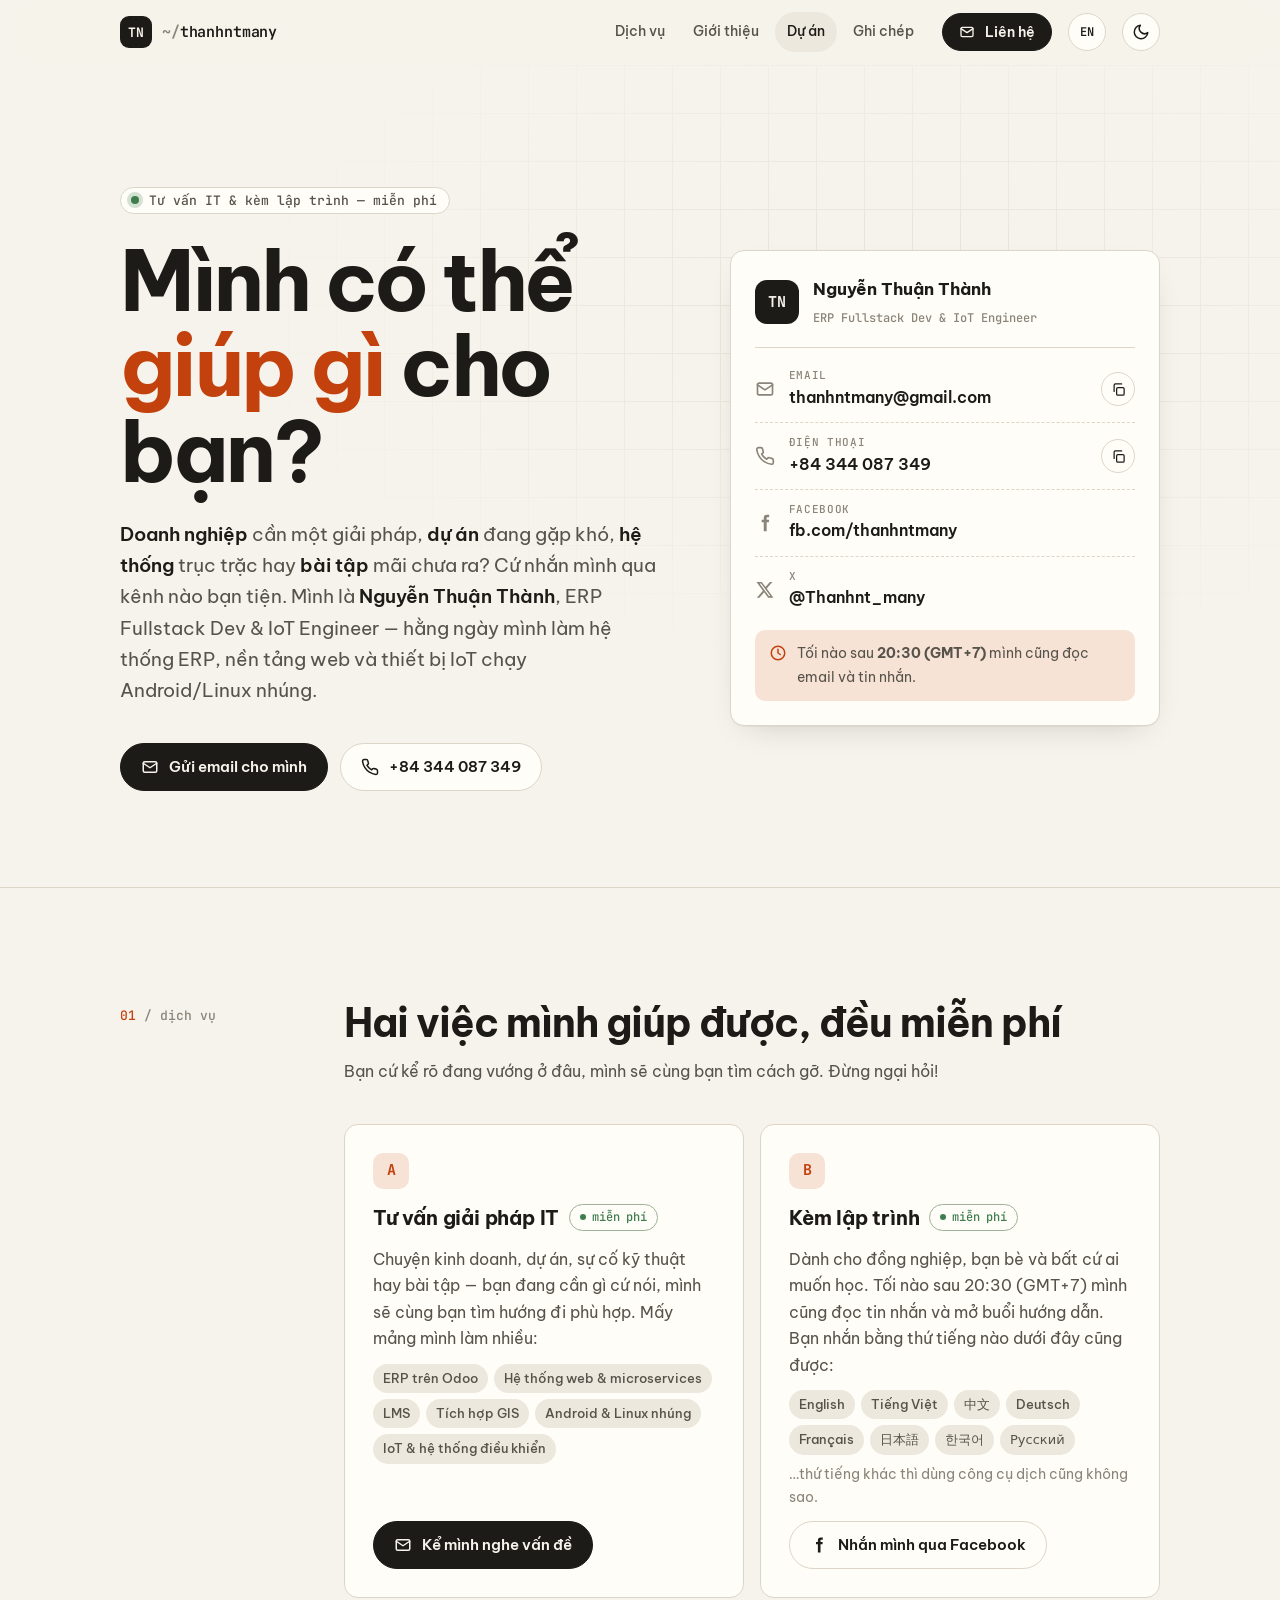
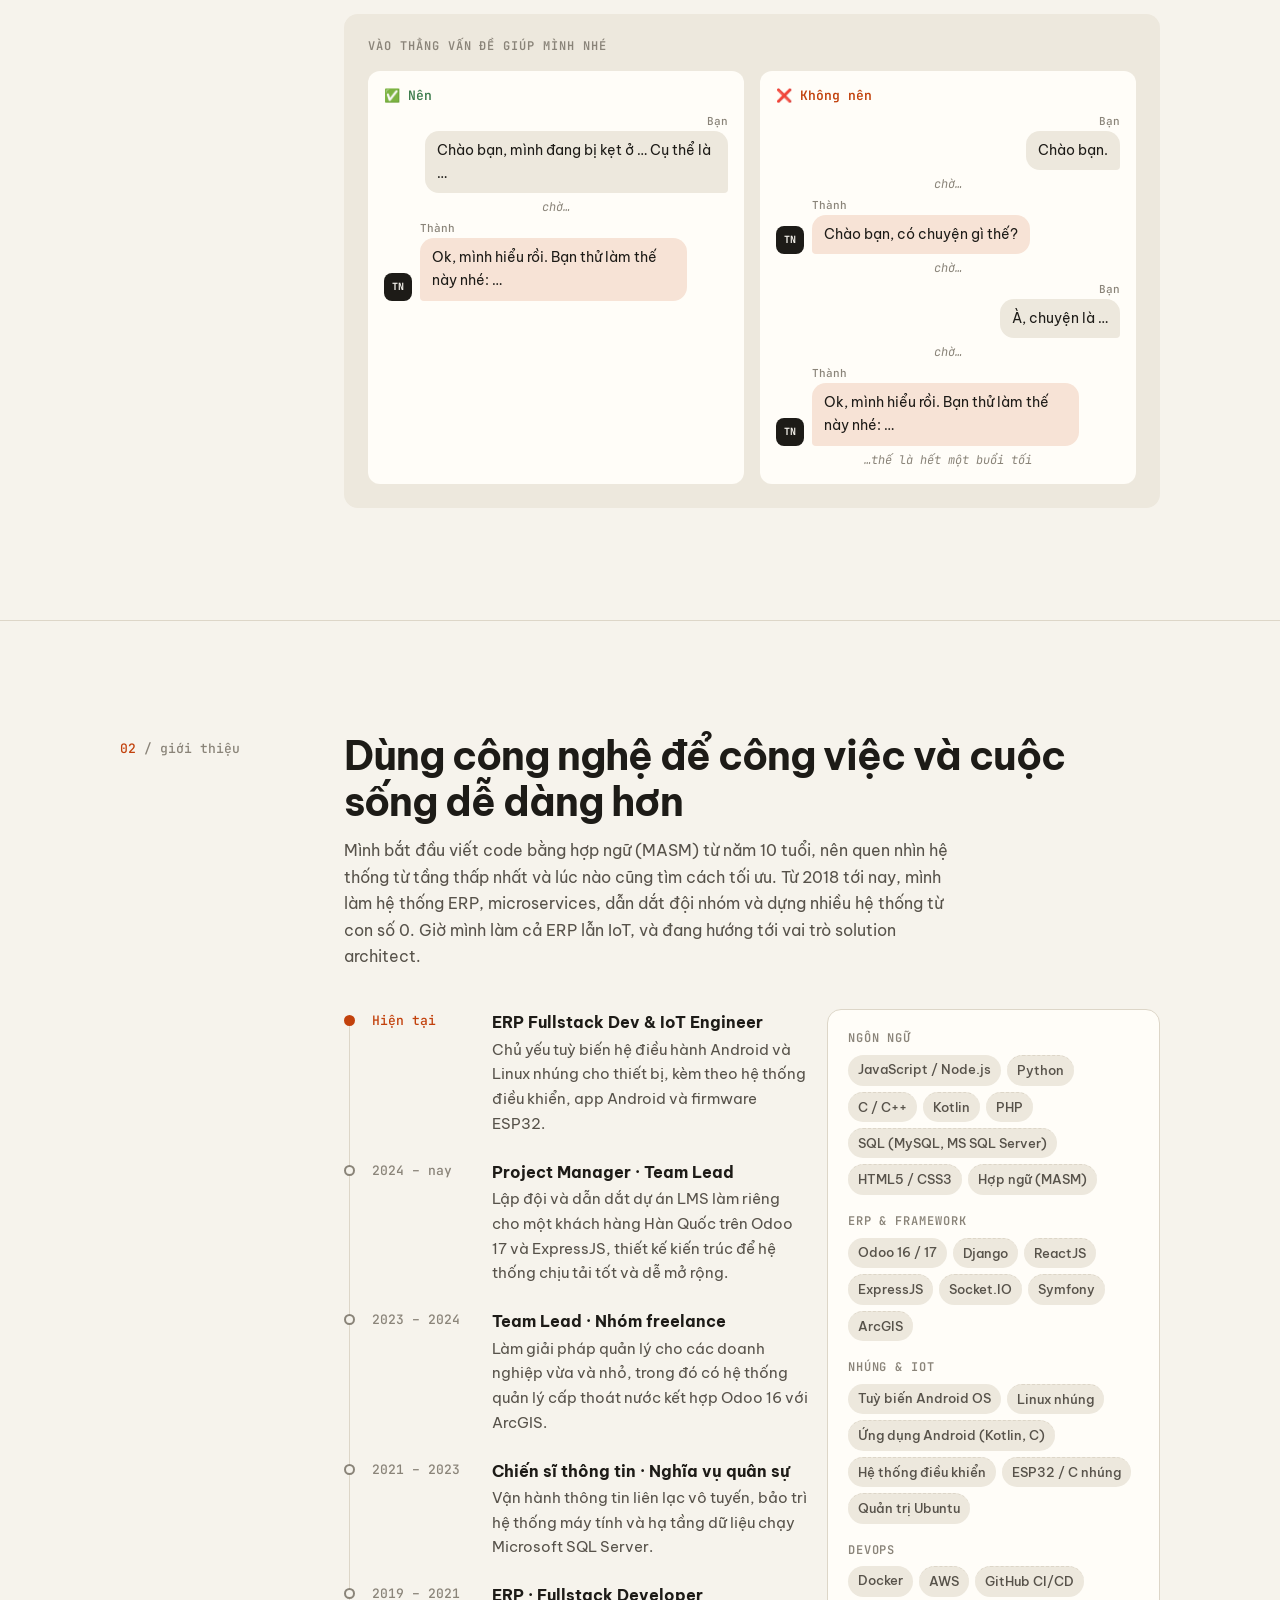
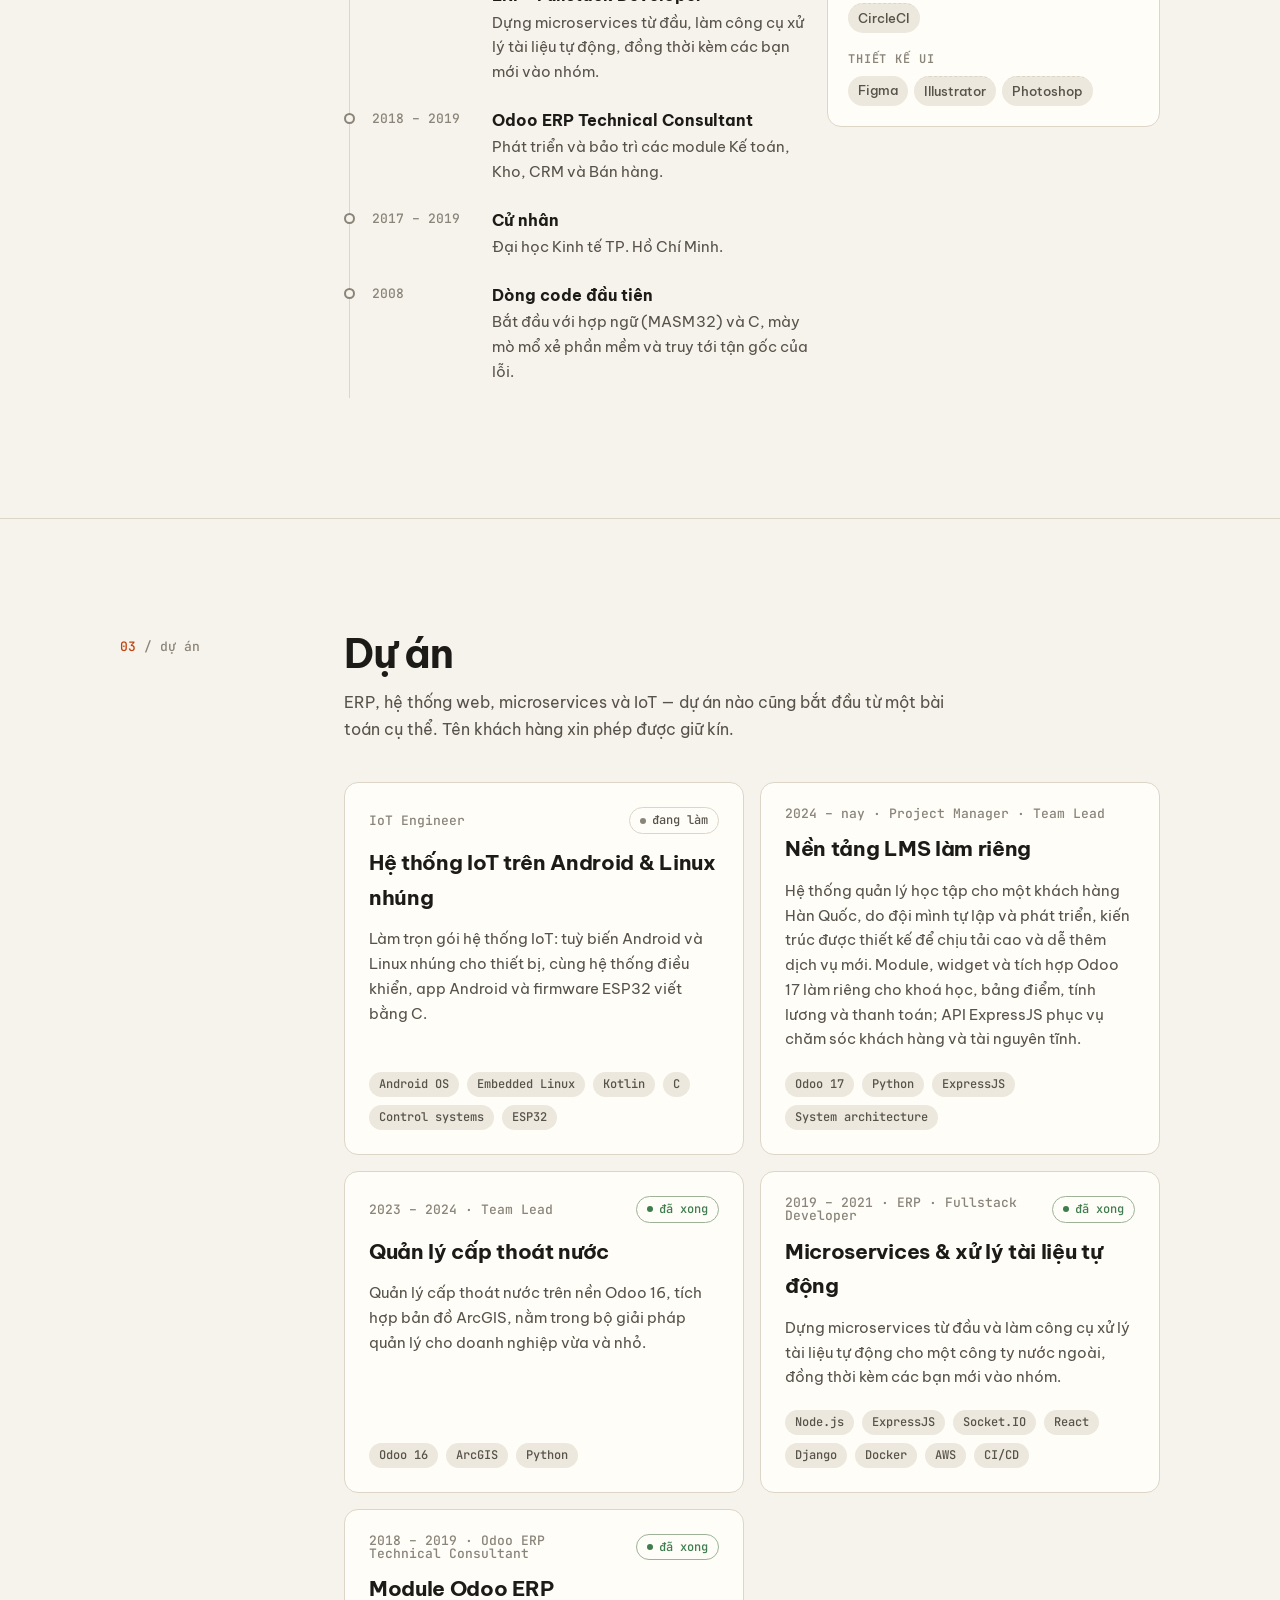
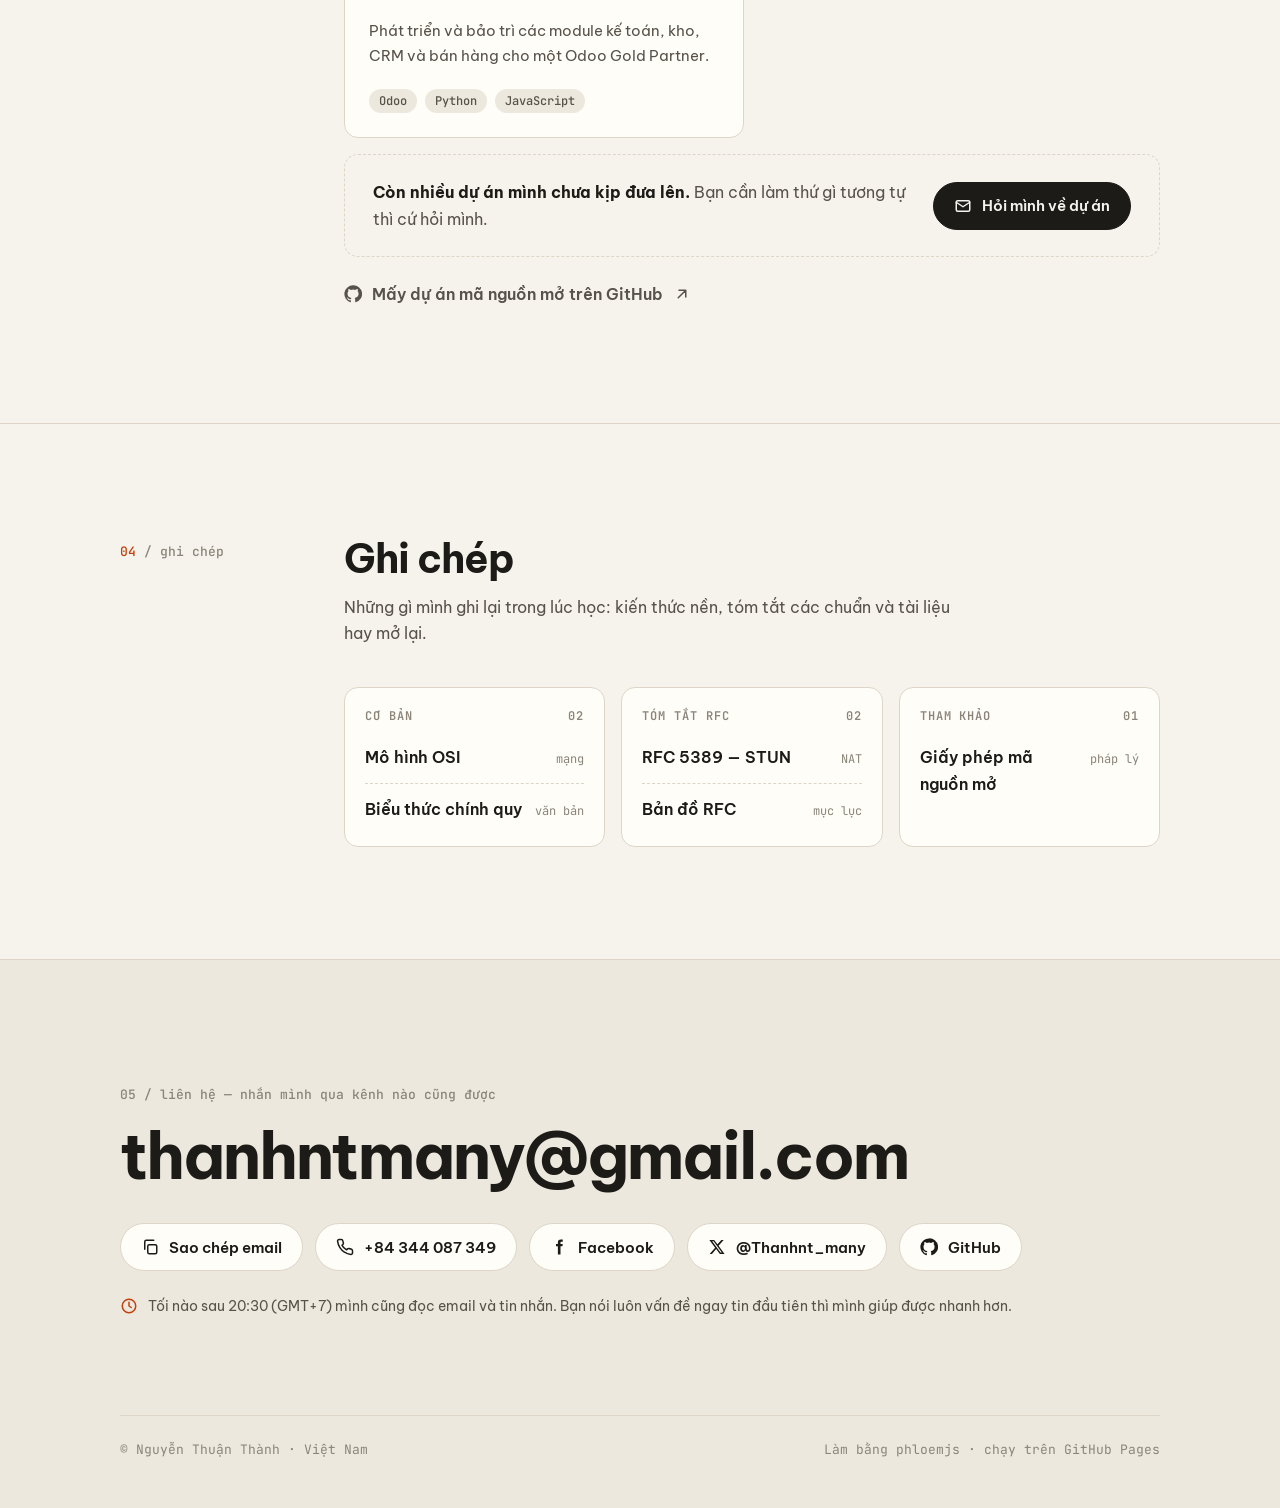
==== commit bd3dd558: "build: regenerate index.html and vi/index.html Rebuild the English and Vietnamese pages from the tha" ====
--- a/vi/index.html
+++ b/vi/index.html
@@ -1,4 +1,4 @@
-<!DOCTYPE html><html lang="vi"><head><meta charset="UTF-8"><meta name="viewport" content="width=device-width, initial-scale=1.0"><title>Nguyễn Thuận Thành — ERP Fullstack Dev &amp; IoT Engineer</title><script type="importmap">{"imports": {"www/": "/"}}</script><script type="module" src="/phloe.mjs"></script><meta name="description" content="Nguyễn Thuận Thành — ERP Fullstack Dev & IoT Engineer tại Việt Nam. Tư vấn miễn phí về ERP (Odoo), hệ thống web, microservices, Android/Linux nhúng và IoT, cùng hướng dẫn lập trình miễn phí."><meta name="theme-color" content="#f6f3ec"><link rel="icon" href="/favicon.ico"><link rel="canonical" href="https://thanhntmany.github.io/vi/"><link rel="alternate" hreflang="en" href="https://thanhntmany.github.io/"><link rel="alternate" hreflang="vi" href="https://thanhntmany.github.io/vi/"><link rel="alternate" hreflang="x-default" href="https://thanhntmany.github.io/"><script>document.documentElement.lang="vi";try{var t=localStorage.getItem("theme");if(t)document.documentElement.setAttribute("data-theme",t)}catch(e){}</script><link rel="preconnect" href="https://fonts.googleapis.com"><link rel="preconnect" href="https://fonts.gstatic.com" crossorigin><link rel="stylesheet" href="https://fonts.googleapis.com/css2?family=Be+Vietnam+Pro:wght@400;500;600;700&family=JetBrains+Mono:wght@400;500;600;700&display=swap"><link rel="stylesheet" href="/static/themes/thanhntmany/static/main.css"><script type="module" src="/static/themes/thanhntmany/main.mjs"></script></head><body><a class="skip" href="#main">Bỏ qua tới nội dung</a>
+<!DOCTYPE html><html lang="vi"><head><meta charset="UTF-8"><meta name="viewport" content="width=device-width, initial-scale=1.0"><title>Nguyễn Thuận Thành — ERP Fullstack Dev &amp; IoT Engineer</title><script type="importmap">{"imports": {"www/": "/"}}</script><script type="module" src="/phloe.mjs"></script><meta name="description" content="Mình là Nguyễn Thuận Thành, ERP Fullstack Dev & IoT Engineer ở Việt Nam. Cần tư vấn về ERP (Odoo), hệ thống web, Android/Linux nhúng, IoT hay muốn học lập trình? Cứ nhắn mình, hoàn toàn miễn phí."><meta name="theme-color" content="#f6f3ec"><link rel="icon" href="/favicon.ico"><link rel="canonical" href="https://thanhntmany.github.io/vi/"><link rel="alternate" hreflang="en" href="https://thanhntmany.github.io/"><link rel="alternate" hreflang="vi" href="https://thanhntmany.github.io/vi/"><link rel="alternate" hreflang="x-default" href="https://thanhntmany.github.io/"><script>document.documentElement.lang="vi";try{var t=localStorage.getItem("theme");if(t)document.documentElement.setAttribute("data-theme",t)}catch(e){}</script><link rel="preconnect" href="https://fonts.googleapis.com"><link rel="preconnect" href="https://fonts.gstatic.com" crossorigin><link rel="stylesheet" href="https://fonts.googleapis.com/css2?family=Be+Vietnam+Pro:wght@400;500;600;700&family=JetBrains+Mono:wght@400;500;600;700&display=swap"><link rel="stylesheet" href="/static/themes/thanhntmany/static/main.css"><script type="module" src="/static/themes/thanhntmany/main.mjs"></script></head><body><a class="skip" href="#main">Bỏ qua tới nội dung</a>
 
 <header class="topbar" do-active="/static/themes/thanhntmany/cpn/topbar.mjs">
   <div class="wrap">
@@ -19,11 +19,11 @@
   <section class="hero" id="top">
     <div class="wrap">
       <div>
-        <span class="eyebrow"><span class="dot"></span>Tư vấn IT miễn phí · Hướng dẫn lập trình miễn phí</span>
-        <h1>Tôi có thể <span class="accent">giúp gì</span> cho bạn?</h1>
-        <p class="lede">Bạn cần giải pháp cho <b>doanh nghiệp</b>, <b>dự án</b>, <b>sự cố</b> hay <b>bài tập</b>? Hãy nhắn cho tôi qua bất kỳ kênh nào ở đây. Tôi là <b>Nguyễn Thuận Thành</b>, ERP Fullstack Dev &amp; IoT Engineer tại Việt Nam — tôi xây dựng hệ thống ERP, nền tảng web và hệ thống IoT chạy Android/Linux nhúng.</p>
+        <span class="eyebrow"><span class="dot"></span>Tư vấn IT & kèm lập trình — miễn phí</span>
+        <h1>Mình có thể <span class="accent">giúp gì</span> cho bạn?</h1>
+        <p class="lede"><b>Doanh nghiệp</b> cần một giải pháp, <b>dự án</b> đang gặp khó, <b>hệ thống</b> trục trặc hay <b>bài tập</b> mãi chưa ra? Cứ nhắn mình qua kênh nào bạn tiện. Mình là <b>Nguyễn Thuận Thành</b>, ERP Fullstack Dev &amp; IoT Engineer — hằng ngày mình làm hệ thống ERP, nền tảng web và thiết bị IoT chạy Android/Linux nhúng.</p>
         <div class="actions">
-          <a class="btn btn-primary" href="mailto:thanhntmany@gmail.com"><svg viewBox="0 0 24 24" fill="none" stroke="currentColor" stroke-width="2" stroke-linecap="round" stroke-linejoin="round" aria-hidden="true"><rect x="3" y="5" width="18" height="14" rx="2"/><path d="m3 7 9 6 9-6"/></svg>Gửi email</a>
+          <a class="btn btn-primary" href="mailto:thanhntmany@gmail.com"><svg viewBox="0 0 24 24" fill="none" stroke="currentColor" stroke-width="2" stroke-linecap="round" stroke-linejoin="round" aria-hidden="true"><rect x="3" y="5" width="18" height="14" rx="2"/><path d="m3 7 9 6 9-6"/></svg>Gửi email cho mình</a>
           <a class="btn" href="tel:+84344087349"><svg viewBox="0 0 24 24" fill="none" stroke="currentColor" stroke-width="2" stroke-linecap="round" stroke-linejoin="round" aria-hidden="true"><path d="M22 16.9v3a2 2 0 0 1-2.2 2 19.8 19.8 0 0 1-8.6-3.1 19.5 19.5 0 0 1-6-6A19.8 19.8 0 0 1 2.1 4.2 2 2 0 0 1 4.1 2h3a2 2 0 0 1 2 1.7c.1.9.4 1.8.7 2.7a2 2 0 0 1-.5 2.1L8 9.8a16 16 0 0 0 6 6l1.3-1.3a2 2 0 0 1 2.1-.4c.9.3 1.8.6 2.7.7a2 2 0 0 1 1.7 2z"/></svg>+84 344 087 349</a>
         </div>
       </div>
@@ -39,7 +39,7 @@
           <li><a href="https://fb.com/thanhntmany" target="_blank" rel="noopener"><svg viewBox="0 0 24 24" fill="currentColor" aria-hidden="true"><path d="M14 8V6.2c0-.8.2-1.2 1.4-1.2H17V2h-2.6C11.6 2 10.5 3.4 10.5 5.9V8H8v3h2.5v11H14V11h2.6l.4-3z"/></svg><span><small>Facebook</small>fb.com/thanhntmany</span></a></li>
           <li><a href="https://twitter.com/Thanhnt_many" target="_blank" rel="noopener"><svg viewBox="0 0 24 24" fill="currentColor" aria-hidden="true"><path d="M17.8 2.5h3.1l-6.8 7.8 8 10.9h-6.3l-4.9-6.4-5.6 6.4H2.2l7.3-8.3L1.8 2.5h6.4l4.4 5.9zm-1.1 16.8h1.7L7.4 4.3H5.6z"/></svg><span><small>X</small>@Thanhnt_many</span></a></li>
         </ul>
-        <p class="reach-note"><svg viewBox="0 0 24 24" fill="none" stroke="currentColor" stroke-width="2" stroke-linecap="round" stroke-linejoin="round" aria-hidden="true"><circle cx="12" cy="12" r="9"/><path d="M12 7v5l3 2"/></svg><span>Tôi đọc email và tin nhắn mỗi ngày sau <b>20:30 (GMT+7)</b>.</span></p>
+        <p class="reach-note"><svg viewBox="0 0 24 24" fill="none" stroke="currentColor" stroke-width="2" stroke-linecap="round" stroke-linejoin="round" aria-hidden="true"><circle cx="12" cy="12" r="9"/><path d="M12 7v5l3 2"/></svg><span>Tối nào sau <b>20:30 (GMT+7)</b> mình cũng đọc email và tin nhắn.</span></p>
       </aside>
     </div>
   </section>
@@ -49,8 +49,8 @@
       <div class="section-head reveal">
         <div class="section-num"><b>01</b> / dịch vụ</div>
         <div>
-          <h2>Hai cách tôi có thể giúp — đều miễn phí</h2>
-          <p class="section-sub">Mang đến một vấn đề cụ thể, chúng ta sẽ cùng tìm ra giải pháp cụ thể. Đừng ngại!</p>
+          <h2>Hai việc mình giúp được, đều miễn phí</h2>
+          <p class="section-sub">Bạn cứ kể rõ đang vướng ở đâu, mình sẽ cùng bạn tìm cách gỡ. Đừng ngại hỏi!</p>
         </div>
       </div>
       <div class="section-body">
@@ -58,39 +58,39 @@
           <div class="service reveal">
             <span class="service-num">A</span>
             <h3>Tư vấn giải pháp IT <span class="status live">miễn phí</span></h3>
-            <p>Dù là việc kinh doanh, một dự án, sự cố kỹ thuật hay bài tập, hãy cho tôi biết bạn cần gì, tôi sẽ giúp bạn tìm ra giải pháp phù hợp. Các lĩnh vực tôi làm:</p>
+            <p>Chuyện kinh doanh, dự án, sự cố kỹ thuật hay bài tập — bạn đang cần gì cứ nói, mình sẽ cùng bạn tìm hướng đi phù hợp. Mấy mảng mình làm nhiều:</p>
             <ul class="chips" aria-label="Lĩnh vực"><li>ERP trên Odoo</li><li>Hệ thống web & microservices</li><li>LMS</li><li>Tích hợp GIS</li><li>Android & Linux nhúng</li><li>IoT & hệ thống điều khiển</li></ul>
-            <a class="btn btn-primary" href="mailto:thanhntmany@gmail.com?subject=T%C6%B0%20v%E1%BA%A5n%20gi%E1%BA%A3i%20ph%C3%A1p"><svg viewBox="0 0 24 24" fill="none" stroke="currentColor" stroke-width="2" stroke-linecap="round" stroke-linejoin="round" aria-hidden="true"><rect x="3" y="5" width="18" height="14" rx="2"/><path d="m3 7 9 6 9-6"/></svg>Mô tả vấn đề của bạn</a>
+            <a class="btn btn-primary" href="mailto:thanhntmany@gmail.com?subject=T%C6%B0%20v%E1%BA%A5n%20gi%E1%BA%A3i%20ph%C3%A1p"><svg viewBox="0 0 24 24" fill="none" stroke="currentColor" stroke-width="2" stroke-linecap="round" stroke-linejoin="round" aria-hidden="true"><rect x="3" y="5" width="18" height="14" rx="2"/><path d="m3 7 9 6 9-6"/></svg>Kể mình nghe vấn đề</a>
           </div>
           <div class="service reveal">
             <span class="service-num">B</span>
-            <h3>Hướng dẫn lập trình <span class="status live">miễn phí</span></h3>
-            <p>Dành cho đồng nghiệp, bạn bè và bất kỳ ai muốn học. Mỗi tối sau 20:30 (GMT+7) tôi đọc hộp thư và mở các buổi hướng dẫn. Bạn có thể nhắn cho tôi bằng một trong các ngôn ngữ sau:</p>
-            <ul class="langs" aria-label="Ngôn ngữ tôi có thể trả lời"><li>English</li><li>Tiếng Việt</li><li>中文</li><li>Deutsch</li><li>Français</li><li>日本語</li><li>한국어</li><li>Русский</li></ul>
-            <p class="service-fine">…hoặc bất kỳ ngôn ngữ nào khác qua công cụ dịch.</p>
-            <a class="btn" href="https://fb.com/thanhntmany" target="_blank" rel="noopener"><svg viewBox="0 0 24 24" fill="currentColor" aria-hidden="true"><path d="M14 8V6.2c0-.8.2-1.2 1.4-1.2H17V2h-2.6C11.6 2 10.5 3.4 10.5 5.9V8H8v3h2.5v11H14V11h2.6l.4-3z"/></svg>Nhắn tin qua Facebook</a>
+            <h3>Kèm lập trình <span class="status live">miễn phí</span></h3>
+            <p>Dành cho đồng nghiệp, bạn bè và bất cứ ai muốn học. Tối nào sau 20:30 (GMT+7) mình cũng đọc tin nhắn và mở buổi hướng dẫn. Bạn nhắn bằng thứ tiếng nào dưới đây cũng được:</p>
+            <ul class="langs" aria-label="Ngôn ngữ mình trả lời được"><li>English</li><li>Tiếng Việt</li><li>中文</li><li>Deutsch</li><li>Français</li><li>日本語</li><li>한국어</li><li>Русский</li></ul>
+            <p class="service-fine">…thứ tiếng khác thì dùng công cụ dịch cũng không sao.</p>
+            <a class="btn" href="https://fb.com/thanhntmany" target="_blank" rel="noopener"><svg viewBox="0 0 24 24" fill="currentColor" aria-hidden="true"><path d="M14 8V6.2c0-.8.2-1.2 1.4-1.2H17V2h-2.6C11.6 2 10.5 3.4 10.5 5.9V8H8v3h2.5v11H14V11h2.6l.4-3z"/></svg>Nhắn mình qua Facebook</a>
           </div>
         </div>
 
         <div class="focus reveal">
-          <h3>Hãy đi thẳng vào vấn đề</h3>
+          <h3>Vào thẳng vấn đề giúp mình nhé</h3>
           <div class="chats">
             <div class="chat chat-do">
               <p class="chat-label">✅ Nên</p>
-              <p class="msg you">Xin chào! Mình đang vướng ở … — vấn đề là: …</p>
-              <p class="wait">đang chờ…</p>
-              <p class="msg me">Cách giải quyết như sau …</p>
+              <div class="msg-row you"><div><small class="who">Bạn</small><p class="msg you">Chào bạn, mình đang bị kẹt ở … Cụ thể là …</p></div></div>
+              <p class="wait">chờ…</p>
+              <div class="msg-row me"><span class="avatar" aria-hidden="true">TN</span><div><small class="who">Thành</small><p class="msg me">Ok, mình hiểu rồi. Bạn thử làm thế này nhé: …</p></div></div>
             </div>
             <div class="chat chat-dont">
               <p class="chat-label">❌ Không nên</p>
-              <p class="msg you">Xin chào.</p>
-              <p class="wait">đang chờ…</p>
-              <p class="msg me">Chào bạn! Mình giúp gì được?</p>
-              <p class="wait">đang chờ…</p>
-              <p class="msg you">À, vấn đề là …</p>
-              <p class="wait">đang chờ…</p>
-              <p class="msg me">Cách giải quyết như sau …</p>
-              <p class="wait">…mất nguyên một buổi tối</p>
+              <div class="msg-row you"><div><small class="who">Bạn</small><p class="msg you">Chào bạn.</p></div></div>
+              <p class="wait">chờ…</p>
+              <div class="msg-row me"><span class="avatar" aria-hidden="true">TN</span><div><small class="who">Thành</small><p class="msg me">Chào bạn, có chuyện gì thế?</p></div></div>
+              <p class="wait">chờ…</p>
+              <div class="msg-row you"><div><small class="who">Bạn</small><p class="msg you">À, chuyện là …</p></div></div>
+              <p class="wait">chờ…</p>
+              <div class="msg-row me"><span class="avatar" aria-hidden="true">TN</span><div><small class="who">Thành</small><p class="msg me">Ok, mình hiểu rồi. Bạn thử làm thế này nhé: …</p></div></div>
+              <p class="wait">…thế là hết một buổi tối</p>
             </div>
           </div>
         </div>
@@ -103,21 +103,21 @@
       <div class="section-head reveal">
         <div class="section-num"><b>02</b> / giới thiệu</div>
         <div>
-          <h2>Công nghệ giúp kinh doanh và cuộc sống tốt hơn</h2>
-          <p class="section-sub">Tôi bắt đầu với hợp ngữ (MASM) từ năm 10 tuổi, điều đó dạy tôi hiểu hệ thống từ tầng thấp nhất và tối ưu chúng. Từ năm 2018, tôi đã xây dựng hệ thống ERP và microservices, dẫn dắt đội nhóm và phát triển trọn vẹn nhiều hệ thống từ con số không. Hiện tôi làm việc ở cả mảng ERP lẫn IoT, với mục tiêu trở thành một solution architect.</p>
+          <h2>Dùng công nghệ để công việc và cuộc sống dễ dàng hơn</h2>
+          <p class="section-sub">Mình bắt đầu viết code bằng hợp ngữ (MASM) từ năm 10 tuổi, nên quen nhìn hệ thống từ tầng thấp nhất và lúc nào cũng tìm cách tối ưu. Từ 2018 tới nay, mình làm hệ thống ERP, microservices, dẫn dắt đội nhóm và dựng nhiều hệ thống từ con số 0. Giờ mình làm cả ERP lẫn IoT, và đang hướng tới vai trò solution architect.</p>
         </div>
       </div>
       <div class="section-body">
         <div class="about">
           <ol class="timeline reveal">
-            <li><span class="tl-when">Hiện tại</span><div><b>ERP Fullstack Dev & IoT Engineer</b><p>Tuỳ biến hệ điều hành Android và Linux nhúng cho thiết bị, đồng thời xây dựng hệ thống điều khiển, ứng dụng Android và firmware ESP32 đi kèm.</p></div></li>
-            <li><span class="tl-when">2024 – nay</span><div><b>Project Manager · Team Lead</b><p>Xây dựng đội ngũ chuyên trách để phát triển hệ thống LMS riêng cho một khách hàng Hàn Quốc trên Odoo 17 và ExpressJS, với kiến trúc sẵn sàng mở rộng.</p></div></li>
-            <li><span class="tl-when">2023 – 2024</span><div><b>Team Lead · Nhóm freelance</b><p>Triển khai giải pháp quản lý doanh nghiệp cho SME, trong đó có hệ thống quản lý cấp thoát nước xây dựng trên Odoo 16 và ArcGIS.</p></div></li>
-            <li><span class="tl-when">2021 – 2023</span><div><b>Chiến sĩ thông tin · Nghĩa vụ quân sự</b><p>Vận hành thông tin liên lạc vô tuyến; bảo trì hệ thống máy tính và hạ tầng dữ liệu trên Microsoft SQL Server.</p></div></li>
-            <li><span class="tl-when">2019 – 2021</span><div><b>ERP · Fullstack Developer</b><p>Xây dựng microservices từ đầu, phát triển công cụ xử lý tài liệu tự động, đào tạo và hướng dẫn thành viên mới.</p></div></li>
+            <li><span class="tl-when">Hiện tại</span><div><b>ERP Fullstack Dev & IoT Engineer</b><p>Chủ yếu tuỳ biến hệ điều hành Android và Linux nhúng cho thiết bị, kèm theo hệ thống điều khiển, app Android và firmware ESP32.</p></div></li>
+            <li><span class="tl-when">2024 – nay</span><div><b>Project Manager · Team Lead</b><p>Lập đội và dẫn dắt dự án LMS làm riêng cho một khách hàng Hàn Quốc trên Odoo 17 và ExpressJS, thiết kế kiến trúc để hệ thống chịu tải tốt và dễ mở rộng.</p></div></li>
+            <li><span class="tl-when">2023 – 2024</span><div><b>Team Lead · Nhóm freelance</b><p>Làm giải pháp quản lý cho các doanh nghiệp vừa và nhỏ, trong đó có hệ thống quản lý cấp thoát nước kết hợp Odoo 16 với ArcGIS.</p></div></li>
+            <li><span class="tl-when">2021 – 2023</span><div><b>Chiến sĩ thông tin · Nghĩa vụ quân sự</b><p>Vận hành thông tin liên lạc vô tuyến, bảo trì hệ thống máy tính và hạ tầng dữ liệu chạy Microsoft SQL Server.</p></div></li>
+            <li><span class="tl-when">2019 – 2021</span><div><b>ERP · Fullstack Developer</b><p>Dựng microservices từ đầu, làm công cụ xử lý tài liệu tự động, đồng thời kèm các bạn mới vào nhóm.</p></div></li>
             <li><span class="tl-when">2018 – 2019</span><div><b>Odoo ERP Technical Consultant</b><p>Phát triển và bảo trì các module Kế toán, Kho, CRM và Bán hàng.</p></div></li>
             <li><span class="tl-when">2017 – 2019</span><div><b>Cử nhân</b><p>Đại học Kinh tế TP. Hồ Chí Minh.</p></div></li>
-            <li><span class="tl-when">2008</span><div><b>Những dòng code đầu tiên</b><p>Bắt đầu với hợp ngữ (MASM32) và C, phân tích phần mềm chuyên sâu và truy tìm nguyên nhân gốc rễ của lỗi.</p></div></li>
+            <li><span class="tl-when">2008</span><div><b>Dòng code đầu tiên</b><p>Bắt đầu với hợp ngữ (MASM32) và C, mày mò mổ xẻ phần mềm và truy tới tận gốc của lỗi.</p></div></li>
           </ol>
           <div class="shelf skills reveal">
             <h3>Ngôn ngữ</h3><ul class="chips"><li>JavaScript / Node.js</li><li>Python</li><li>C / C++</li><li>Kotlin</li><li>PHP</li><li>SQL (MySQL, MS SQL Server)</li><li>HTML5 / CSS3</li><li>Hợp ngữ (MASM)</li></ul>
@@ -137,47 +137,47 @@
         <div class="section-num"><b>03</b> / dự án</div>
         <div>
           <h2>Dự án</h2>
-          <p class="section-sub">Nền tảng ERP, hệ thống web, microservices và IoT — mỗi dự án được xây dựng cho một bài toán cụ thể. Tên khách hàng được giữ kín.</p>
+          <p class="section-sub">ERP, hệ thống web, microservices và IoT — dự án nào cũng bắt đầu từ một bài toán cụ thể. Tên khách hàng xin phép được giữ kín.</p>
         </div>
       </div>
       <div class="section-body">
         <div class="cards">
           <div class="card reveal">
-            <div class="card-top"><span class="card-path">IoT Engineer</span><span class="status ">đang thực hiện</span></div>
+            <div class="card-top"><span class="card-path">IoT Engineer</span><span class="status ">đang làm</span></div>
             <h3>Hệ thống IoT trên Android & Linux nhúng</h3>
-            <p>Hệ thống IoT trọn gói: tuỳ biến Android và Linux nhúng cho thiết bị, cùng hệ thống điều khiển, ứng dụng Android và firmware ESP32 viết bằng C.</p>
+            <p>Làm trọn gói hệ thống IoT: tuỳ biến Android và Linux nhúng cho thiết bị, cùng hệ thống điều khiển, app Android và firmware ESP32 viết bằng C.</p>
             <div class="card-foot"><span class="tag">Android OS</span><span class="tag">Embedded Linux</span><span class="tag">Kotlin</span><span class="tag">C</span><span class="tag">Control systems</span><span class="tag">ESP32</span></div>
           </div>
           <div class="card reveal">
             <div class="card-top"><span class="card-path">2024 – nay · Project Manager · Team Lead</span></div>
-            <h3>Nền tảng LMS theo yêu cầu</h3>
-            <p>Hệ thống quản lý học tập cho một khách hàng Hàn Quốc, do đội ngũ chuyên trách phát triển trên kiến trúc chịu tải cao và sẵn sàng mở rộng dịch vụ. Các module, widget và tích hợp Odoo 17 tuỳ biến cho khoá học, bảng điểm đại học, lương và thanh toán; API ExpressJS cho chăm sóc khách hàng và phân phối tài nguyên tĩnh.</p>
+            <h3>Nền tảng LMS làm riêng</h3>
+            <p>Hệ thống quản lý học tập cho một khách hàng Hàn Quốc, do đội mình tự lập và phát triển, kiến trúc được thiết kế để chịu tải cao và dễ thêm dịch vụ mới. Module, widget và tích hợp Odoo 17 làm riêng cho khoá học, bảng điểm, tính lương và thanh toán; API ExpressJS phục vụ chăm sóc khách hàng và tài nguyên tĩnh.</p>
             <div class="card-foot"><span class="tag">Odoo 17</span><span class="tag">Python</span><span class="tag">ExpressJS</span><span class="tag">System architecture</span></div>
           </div>
           <div class="card reveal">
-            <div class="card-top"><span class="card-path">2023 – 2024 · Team Lead</span><span class="status live">hoàn thành</span></div>
+            <div class="card-top"><span class="card-path">2023 – 2024 · Team Lead</span><span class="status live">đã xong</span></div>
             <h3>Quản lý cấp thoát nước</h3>
-            <p>Hệ thống quản lý cấp thoát nước xây dựng trên Odoo 16, tích hợp nền tảng địa không gian ArcGIS, thuộc bộ giải pháp quản lý doanh nghiệp cho SME.</p>
+            <p>Quản lý cấp thoát nước trên nền Odoo 16, tích hợp bản đồ ArcGIS, nằm trong bộ giải pháp quản lý cho doanh nghiệp vừa và nhỏ.</p>
             <div class="card-foot"><span class="tag">Odoo 16</span><span class="tag">ArcGIS</span><span class="tag">Python</span></div>
           </div>
           <div class="card reveal">
-            <div class="card-top"><span class="card-path">2019 – 2021 · ERP · Fullstack Developer</span><span class="status live">hoàn thành</span></div>
+            <div class="card-top"><span class="card-path">2019 – 2021 · ERP · Fullstack Developer</span><span class="status live">đã xong</span></div>
             <h3>Microservices & xử lý tài liệu tự động</h3>
-            <p>Microservices xây dựng từ đầu và công cụ xử lý tài liệu tự động cho một công ty quốc tế, đồng thời đào tạo và hướng dẫn thành viên mới.</p>
+            <p>Dựng microservices từ đầu và làm công cụ xử lý tài liệu tự động cho một công ty nước ngoài, đồng thời kèm các bạn mới vào nhóm.</p>
             <div class="card-foot"><span class="tag">Node.js</span><span class="tag">ExpressJS</span><span class="tag">Socket.IO</span><span class="tag">React</span><span class="tag">Django</span><span class="tag">Docker</span><span class="tag">AWS</span><span class="tag">CI/CD</span></div>
           </div>
           <div class="card reveal">
-            <div class="card-top"><span class="card-path">2018 – 2019 · Odoo ERP Technical Consultant</span><span class="status live">hoàn thành</span></div>
+            <div class="card-top"><span class="card-path">2018 – 2019 · Odoo ERP Technical Consultant</span><span class="status live">đã xong</span></div>
             <h3>Module Odoo ERP</h3>
-            <p>Các module kế toán, kho, CRM và bán hàng được phát triển và bảo trì cho một Odoo Gold Partner.</p>
+            <p>Phát triển và bảo trì các module kế toán, kho, CRM và bán hàng cho một Odoo Gold Partner.</p>
             <div class="card-foot"><span class="tag">Odoo</span><span class="tag">Python</span><span class="tag">JavaScript</span></div>
           </div>
         </div>
         <div class="updating reveal">
-          <p><b>Đang cập nhật thêm dự án.</b> Hãy hỏi tôi về những dự án tương tự nhu cầu của bạn.</p>
-          <a class="btn btn-primary" href="mailto:thanhntmany@gmail.com?subject=D%E1%BB%B1%20%C3%A1n%20c%E1%BB%A7a%20b%E1%BA%A1n"><svg viewBox="0 0 24 24" fill="none" stroke="currentColor" stroke-width="2" stroke-linecap="round" stroke-linejoin="round" aria-hidden="true"><rect x="3" y="5" width="18" height="14" rx="2"/><path d="m3 7 9 6 9-6"/></svg>Hỏi về dự án của tôi</a>
-        </div>
-        <a class="more reveal" href="https://github.com/thanhntmany?tab=repositories" target="_blank" rel="noopener"><svg viewBox="0 0 24 24" fill="currentColor" aria-hidden="true"><path d="M12 .5a11.5 11.5 0 0 0-3.64 22.41c.58.1.79-.25.79-.56v-2c-3.2.7-3.88-1.37-3.88-1.37-.52-1.33-1.28-1.69-1.28-1.69-1.05-.71.08-.7.08-.7 1.16.08 1.77 1.19 1.77 1.19 1.03 1.77 2.7 1.26 3.36.96.1-.75.4-1.26.73-1.55-2.55-.29-5.24-1.28-5.24-5.69 0-1.26.45-2.29 1.19-3.1-.12-.29-.52-1.46.11-3.05 0 0 .97-.31 3.17 1.18a11 11 0 0 1 5.78 0c2.2-1.49 3.17-1.18 3.17-1.18.63 1.59.23 2.76.11 3.05.74.81 1.19 1.84 1.19 3.1 0 4.42-2.7 5.39-5.26 5.68.41.36.78 1.06.78 2.14v3.17c0 .31.21.67.8.56A11.5 11.5 0 0 0 12 .5Z"/></svg>Dự án mã nguồn mở trên GitHub<svg width="20" height="20" viewBox="0 0 24 24" fill="none" stroke="currentColor" stroke-width="2" stroke-linecap="round" stroke-linejoin="round" aria-hidden="true"><path d="M7 17 17 7M8 7h9v9"/></svg></a>
+          <p><b>Còn nhiều dự án mình chưa kịp đưa lên.</b> Bạn cần làm thứ gì tương tự thì cứ hỏi mình.</p>
+          <a class="btn btn-primary" href="mailto:thanhntmany@gmail.com?subject=H%E1%BB%8Fi%20v%E1%BB%81%20d%E1%BB%B1%20%C3%A1n"><svg viewBox="0 0 24 24" fill="none" stroke="currentColor" stroke-width="2" stroke-linecap="round" stroke-linejoin="round" aria-hidden="true"><rect x="3" y="5" width="18" height="14" rx="2"/><path d="m3 7 9 6 9-6"/></svg>Hỏi mình về dự án</a>
+        </div>
+        <a class="more reveal" href="https://github.com/thanhntmany?tab=repositories" target="_blank" rel="noopener"><svg viewBox="0 0 24 24" fill="currentColor" aria-hidden="true"><path d="M12 .5a11.5 11.5 0 0 0-3.64 22.41c.58.1.79-.25.79-.56v-2c-3.2.7-3.88-1.37-3.88-1.37-.52-1.33-1.28-1.69-1.28-1.69-1.05-.71.08-.7.08-.7 1.16.08 1.77 1.19 1.77 1.19 1.03 1.77 2.7 1.26 3.36.96.1-.75.4-1.26.73-1.55-2.55-.29-5.24-1.28-5.24-5.69 0-1.26.45-2.29 1.19-3.1-.12-.29-.52-1.46.11-3.05 0 0 .97-.31 3.17 1.18a11 11 0 0 1 5.78 0c2.2-1.49 3.17-1.18 3.17-1.18.63 1.59.23 2.76.11 3.05.74.81 1.19 1.84 1.19 3.1 0 4.42-2.7 5.39-5.26 5.68.41.36.78 1.06.78 2.14v3.17c0 .31.21.67.8.56A11.5 11.5 0 0 0 12 .5Z"/></svg>Mấy dự án mã nguồn mở trên GitHub<svg width="20" height="20" viewBox="0 0 24 24" fill="none" stroke="currentColor" stroke-width="2" stroke-linecap="round" stroke-linejoin="round" aria-hidden="true"><path d="M7 17 17 7M8 7h9v9"/></svg></a>
       </div>
     </div>
   </section>
@@ -188,7 +188,7 @@
         <div class="section-num"><b>04</b> / ghi chép</div>
         <div>
           <h2>Ghi chép</h2>
-          <p class="section-sub">Những ghi chép trong quá trình học: kiến thức nền tảng, tóm tắt đặc tả và tài liệu tham khảo tôi hay dùng lại.</p>
+          <p class="section-sub">Những gì mình ghi lại trong lúc học: kiến thức nền, tóm tắt các chuẩn và tài liệu hay mở lại.</p>
         </div>
       </div>
       <div class="section-body">
@@ -221,7 +221,7 @@
 
 <footer class="contact" id="contact">
   <div class="wrap">
-    <p class="contact-kicker">05 / liên hệ — liên lạc với tôi qua bất kỳ kênh nào</p>
+    <p class="contact-kicker">05 / liên hệ — nhắn mình qua kênh nào cũng được</p>
     <a class="contact-mail" href="mailto:thanhntmany@gmail.com">thanhntmany@gmail.com</a>
     <div class="contact-row">
       <button class="btn" type="button" data-copy="thanhntmany@gmail.com" data-copied="Đã sao chép" do-active="/static/themes/thanhntmany/cpn/copy.mjs"><svg viewBox="0 0 24 24" fill="none" stroke="currentColor" stroke-width="2" stroke-linecap="round" stroke-linejoin="round" aria-hidden="true"><rect x="9" y="9" width="12" height="12" rx="2"/><path d="M5 15V5a2 2 0 0 1 2-2h10"/></svg>Sao chép email</button>
@@ -230,10 +230,10 @@
       <a class="btn" href="https://twitter.com/Thanhnt_many" target="_blank" rel="noopener"><svg viewBox="0 0 24 24" fill="currentColor" aria-hidden="true"><path d="M17.8 2.5h3.1l-6.8 7.8 8 10.9h-6.3l-4.9-6.4-5.6 6.4H2.2l7.3-8.3L1.8 2.5h6.4l4.4 5.9zm-1.1 16.8h1.7L7.4 4.3H5.6z"/></svg>@Thanhnt_many</a>
       <a class="btn" href="https://github.com/thanhntmany" target="_blank" rel="noopener"><svg viewBox="0 0 24 24" fill="currentColor" aria-hidden="true"><path d="M12 .5a11.5 11.5 0 0 0-3.64 22.41c.58.1.79-.25.79-.56v-2c-3.2.7-3.88-1.37-3.88-1.37-.52-1.33-1.28-1.69-1.28-1.69-1.05-.71.08-.7.08-.7 1.16.08 1.77 1.19 1.77 1.19 1.03 1.77 2.7 1.26 3.36.96.1-.75.4-1.26.73-1.55-2.55-.29-5.24-1.28-5.24-5.69 0-1.26.45-2.29 1.19-3.1-.12-.29-.52-1.46.11-3.05 0 0 .97-.31 3.17 1.18a11 11 0 0 1 5.78 0c2.2-1.49 3.17-1.18 3.17-1.18.63 1.59.23 2.76.11 3.05.74.81 1.19 1.84 1.19 3.1 0 4.42-2.7 5.39-5.26 5.68.41.36.78 1.06.78 2.14v3.17c0 .31.21.67.8.56A11.5 11.5 0 0 0 12 .5Z"/></svg>GitHub</a>
     </div>
-    <p class="contact-note"><svg viewBox="0 0 24 24" fill="none" stroke="currentColor" stroke-width="2" stroke-linecap="round" stroke-linejoin="round" aria-hidden="true"><circle cx="12" cy="12" r="9"/><path d="M12 7v5l3 2"/></svg>Tôi đọc email và tin nhắn mỗi ngày sau 20:30 (GMT+7). Hãy nêu vấn đề ngay trong tin nhắn đầu tiên để tôi hỗ trợ nhanh hơn.</p>
+    <p class="contact-note"><svg viewBox="0 0 24 24" fill="none" stroke="currentColor" stroke-width="2" stroke-linecap="round" stroke-linejoin="round" aria-hidden="true"><circle cx="12" cy="12" r="9"/><path d="M12 7v5l3 2"/></svg>Tối nào sau 20:30 (GMT+7) mình cũng đọc email và tin nhắn. Bạn nói luôn vấn đề ngay tin đầu tiên thì mình giúp được nhanh hơn.</p>
     <div class="footer">
       <span>© Nguyễn Thuận Thành · Việt Nam</span>
-      <span>Xây dựng bằng <a href="https://github.com/thanhntmany/phloemjs" target="_blank" rel="noopener">phloemjs</a> · lưu trữ trên GitHub Pages</span>
+      <span>Làm bằng <a href="https://github.com/thanhntmany/phloemjs" target="_blank" rel="noopener">phloemjs</a> · chạy trên GitHub Pages</span>
     </div>
   </div>
 </footer></body></html>
--- a/static/themes/thanhntmany/static/main.css
+++ b/static/themes/thanhntmany/static/main.css
@@ -223,6 +223,12 @@
   height: 18px;
 }
 
+.lang-switch {
+  font: 600 12px/1 var(--mono);
+  letter-spacing: .04em;
+  text-decoration: none;
+}
+
 .theme-toggle .i-sun {
   display: none;
 }
@@ -824,24 +830,58 @@
   color: var(--accent);
 }
 
+.msg-row {
+  display: flex;
+  align-items: flex-end;
+  gap: 8px;
+  max-width: 88%;
+}
+
+.msg-row.you {
+  align-self: flex-end;
+  text-align: right;
+}
+
+.msg-row.me {
+  align-self: flex-start;
+}
+
+.avatar {
+  display: grid;
+  place-items: center;
+  width: 28px;
+  height: 28px;
+  flex: none;
+  border-radius: 8px;
+  background: var(--ink);
+  color: var(--bg);
+  font: 700 10px/1 var(--mono);
+}
+
+.who {
+  display: block;
+  margin-bottom: 3px;
+  color: var(--ink-3);
+  font: 500 11px/1.2 var(--mono);
+}
+
 .msg {
-  max-width: 85%;
+  display: inline-block;
   padding: 8px 12px;
   border-radius: 14px;
   font-size: 14px;
+  text-align: left;
 }
 
 .msg.you {
-  align-self: flex-end;
   border-bottom-right-radius: 4px;
-  background: var(--ink);
-  color: var(--bg);
+  background: var(--bg-sunk);
+  color: var(--ink);
 }
 
 .msg.me {
-  align-self: flex-start;
   border-bottom-left-radius: 4px;
-  background: var(--bg-sunk);
+  background: var(--accent-soft);
   color: var(--ink);
 }
 
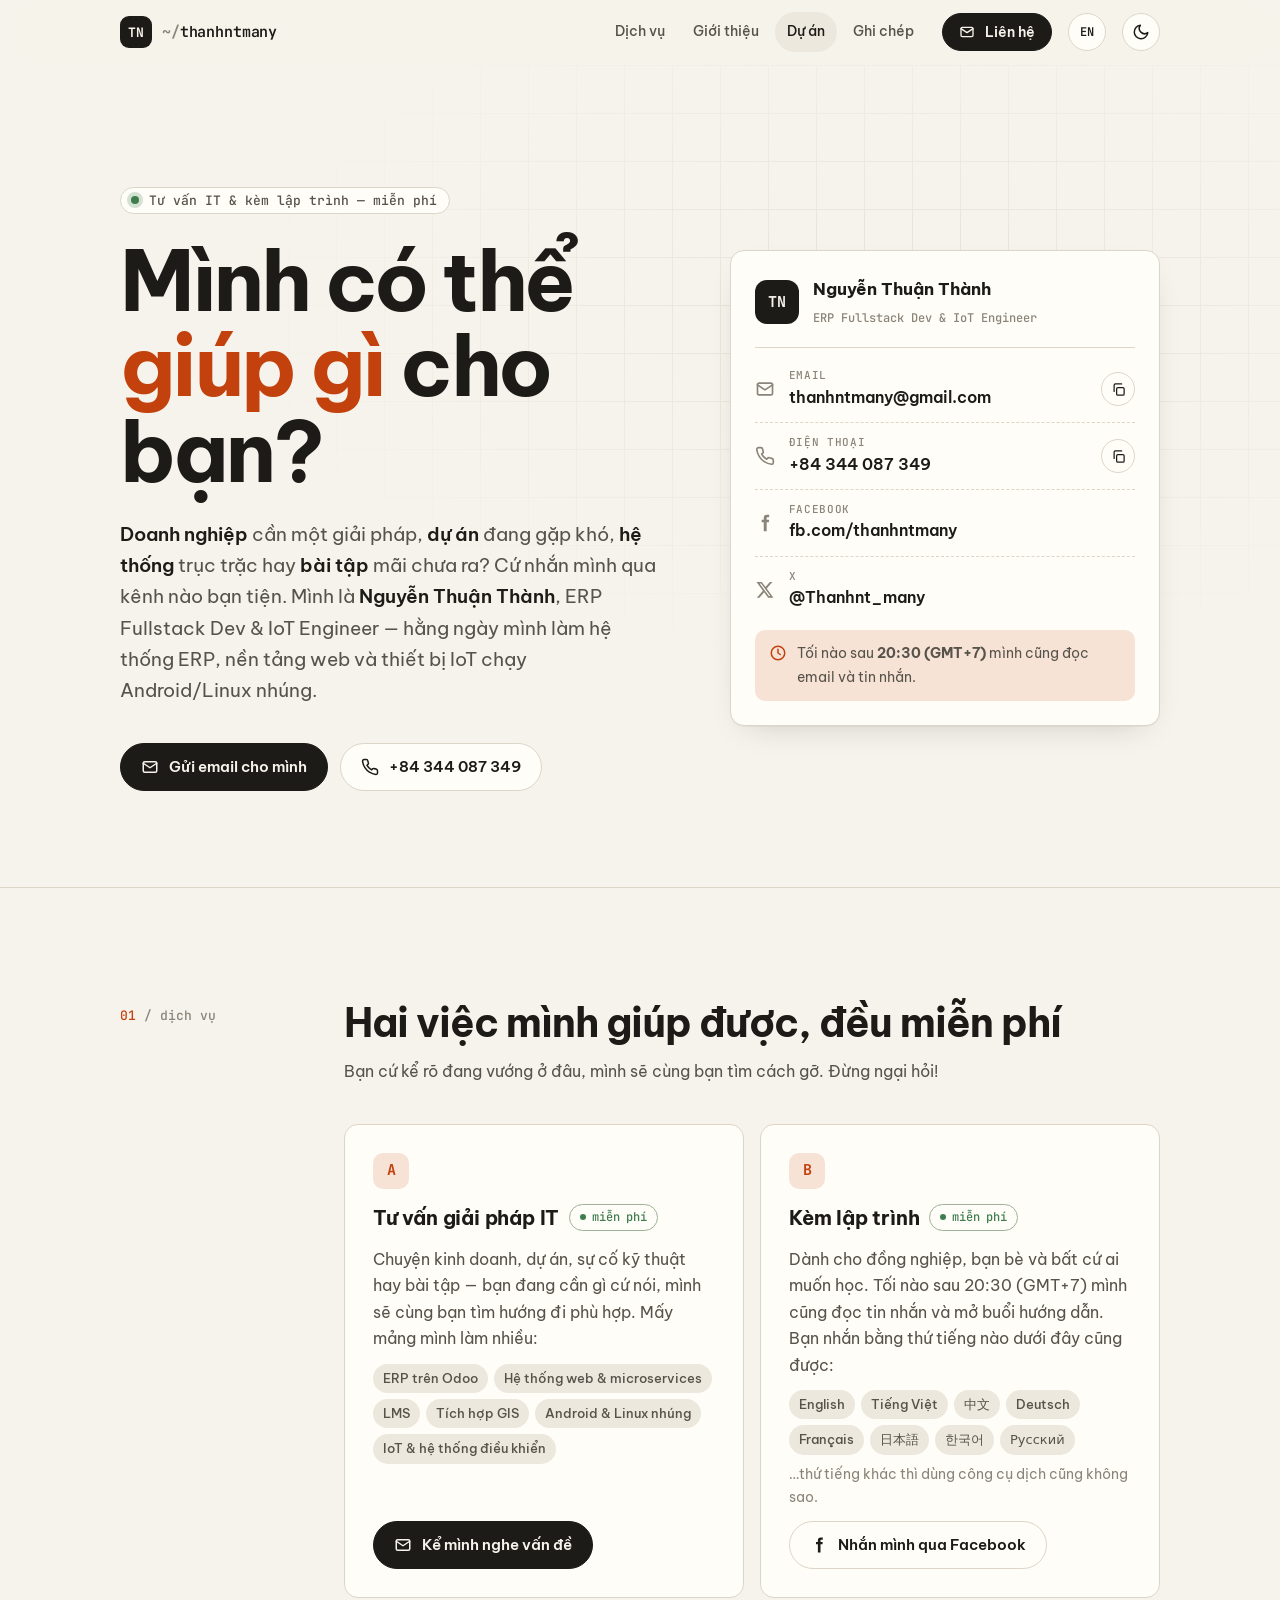
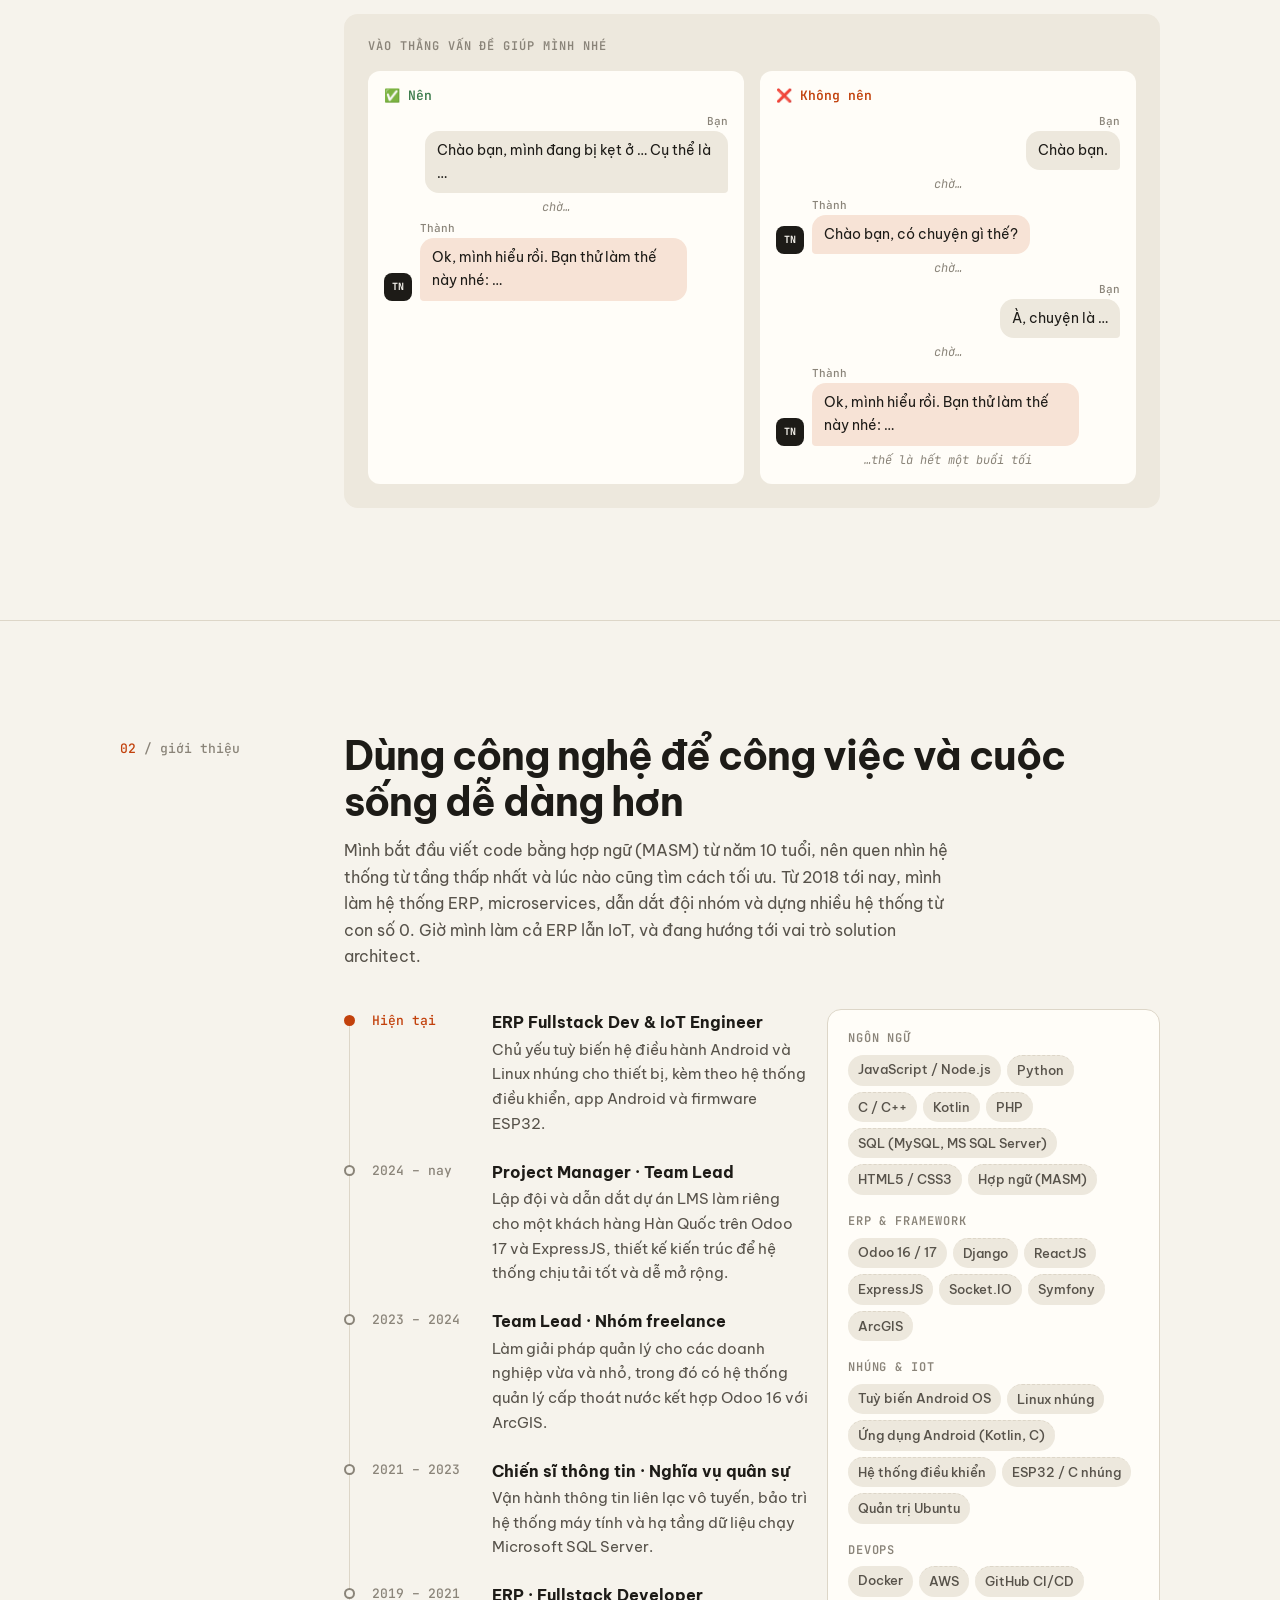
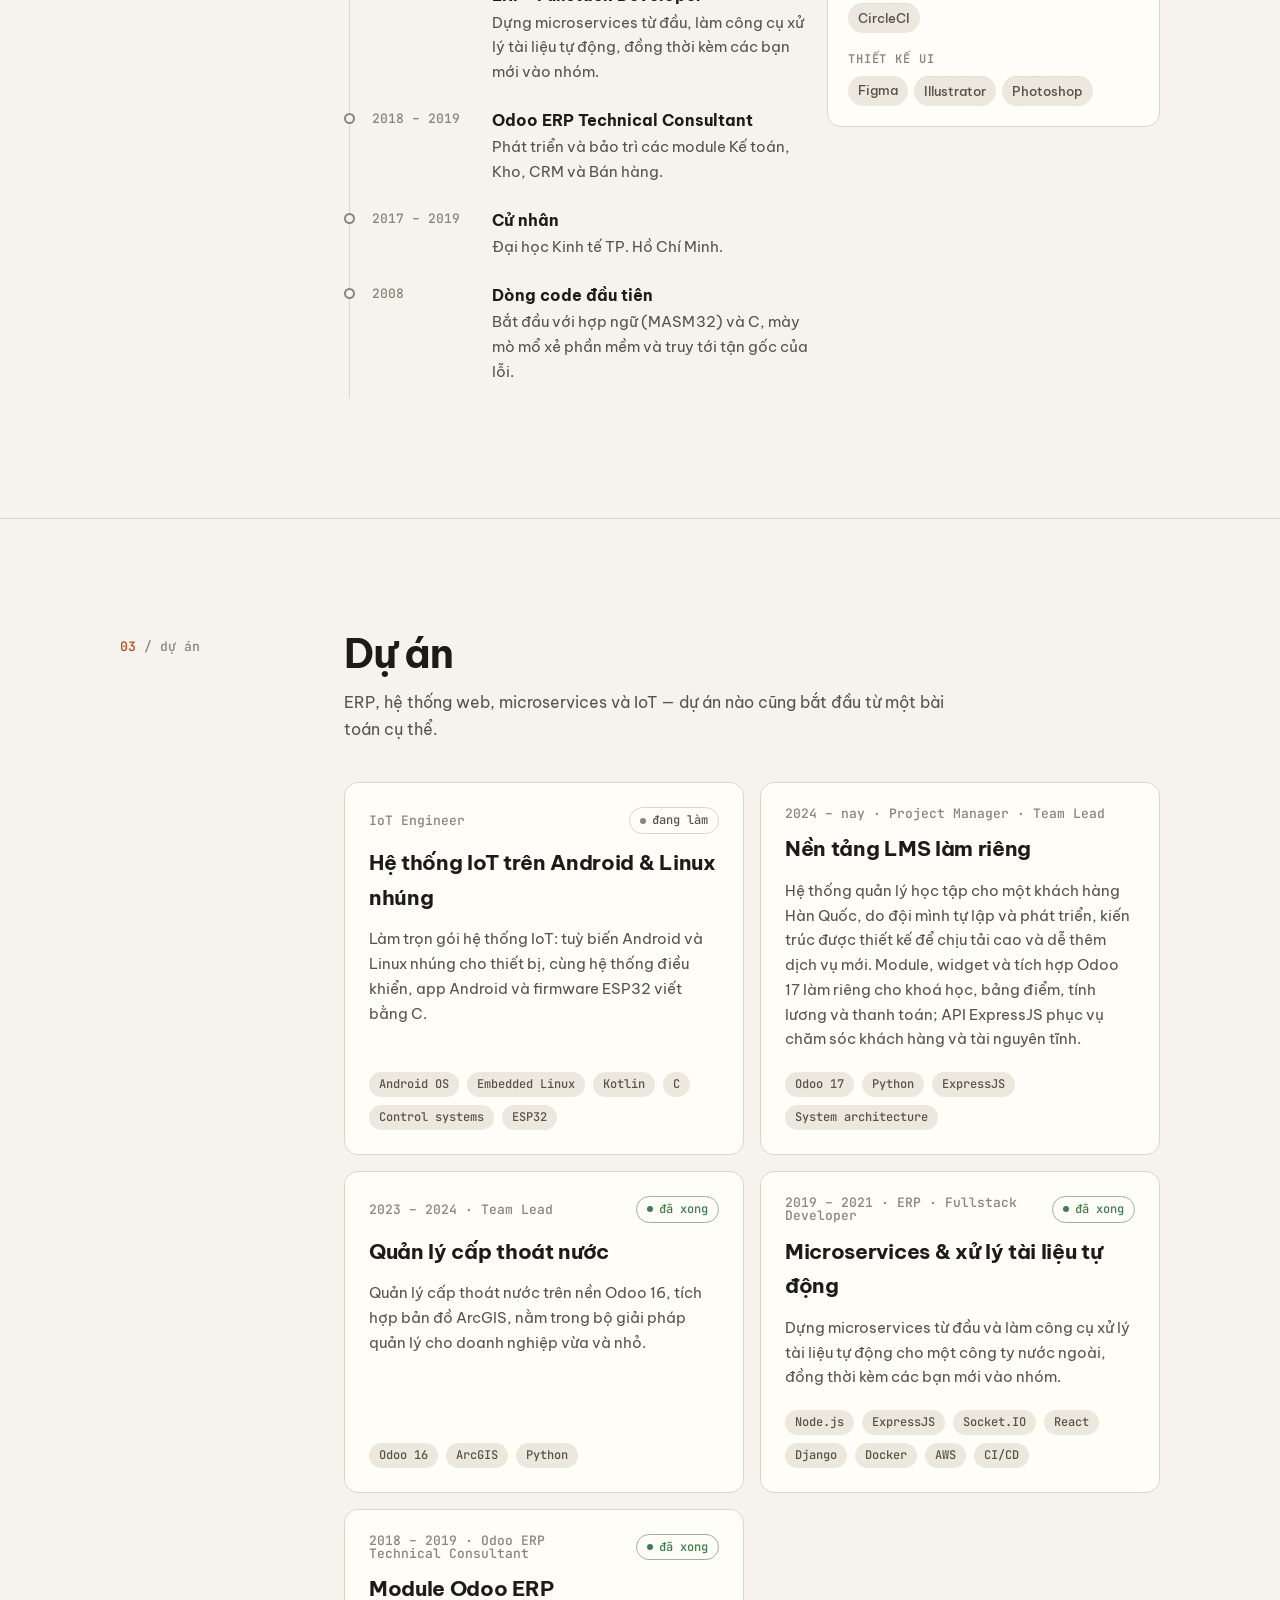
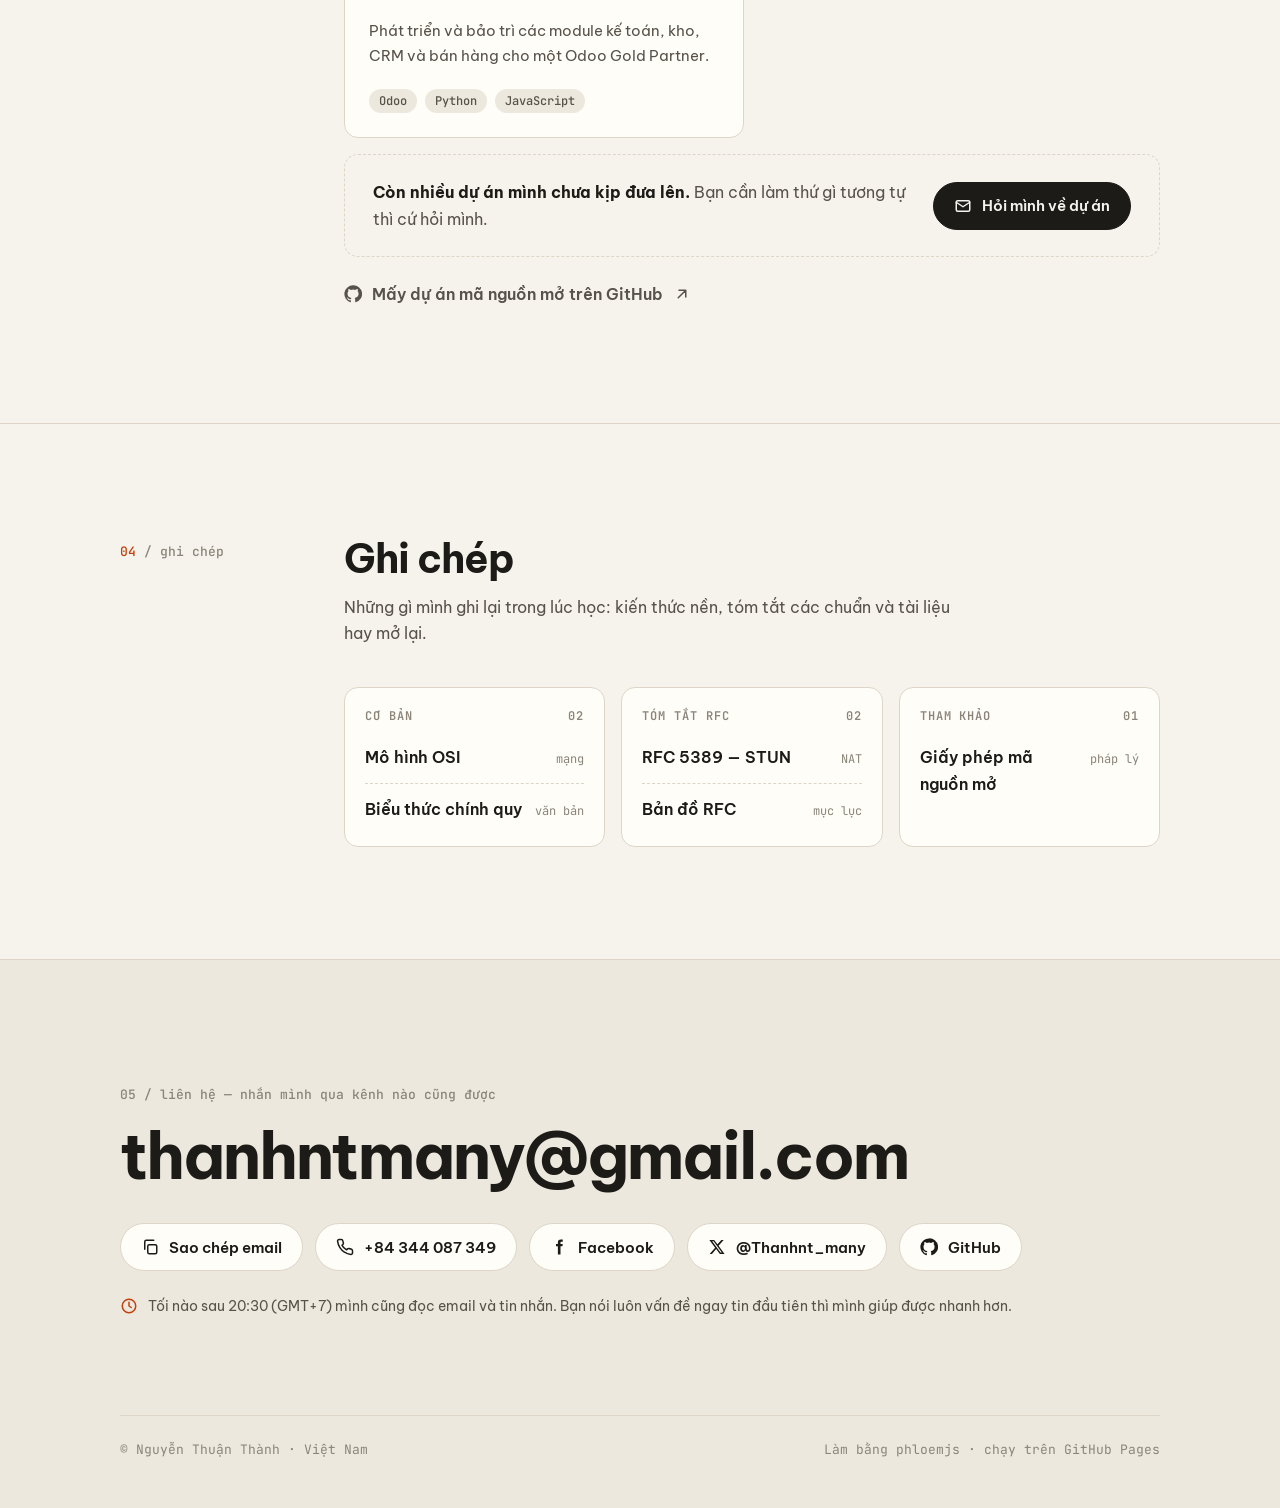
==== commit f3821213: "build: regenerate index.html and vi/index.html Rebuild the English and Vietnamese pages from the tha" ====
--- a/vi/index.html
+++ b/vi/index.html
@@ -137,7 +137,7 @@
         <div class="section-num"><b>03</b> / dự án</div>
         <div>
           <h2>Dự án</h2>
-          <p class="section-sub">ERP, hệ thống web, microservices và IoT — dự án nào cũng bắt đầu từ một bài toán cụ thể. Tên khách hàng xin phép được giữ kín.</p>
+          <p class="section-sub">ERP, hệ thống web, microservices và IoT — dự án nào cũng bắt đầu từ một bài toán cụ thể.</p>
         </div>
       </div>
       <div class="section-body">
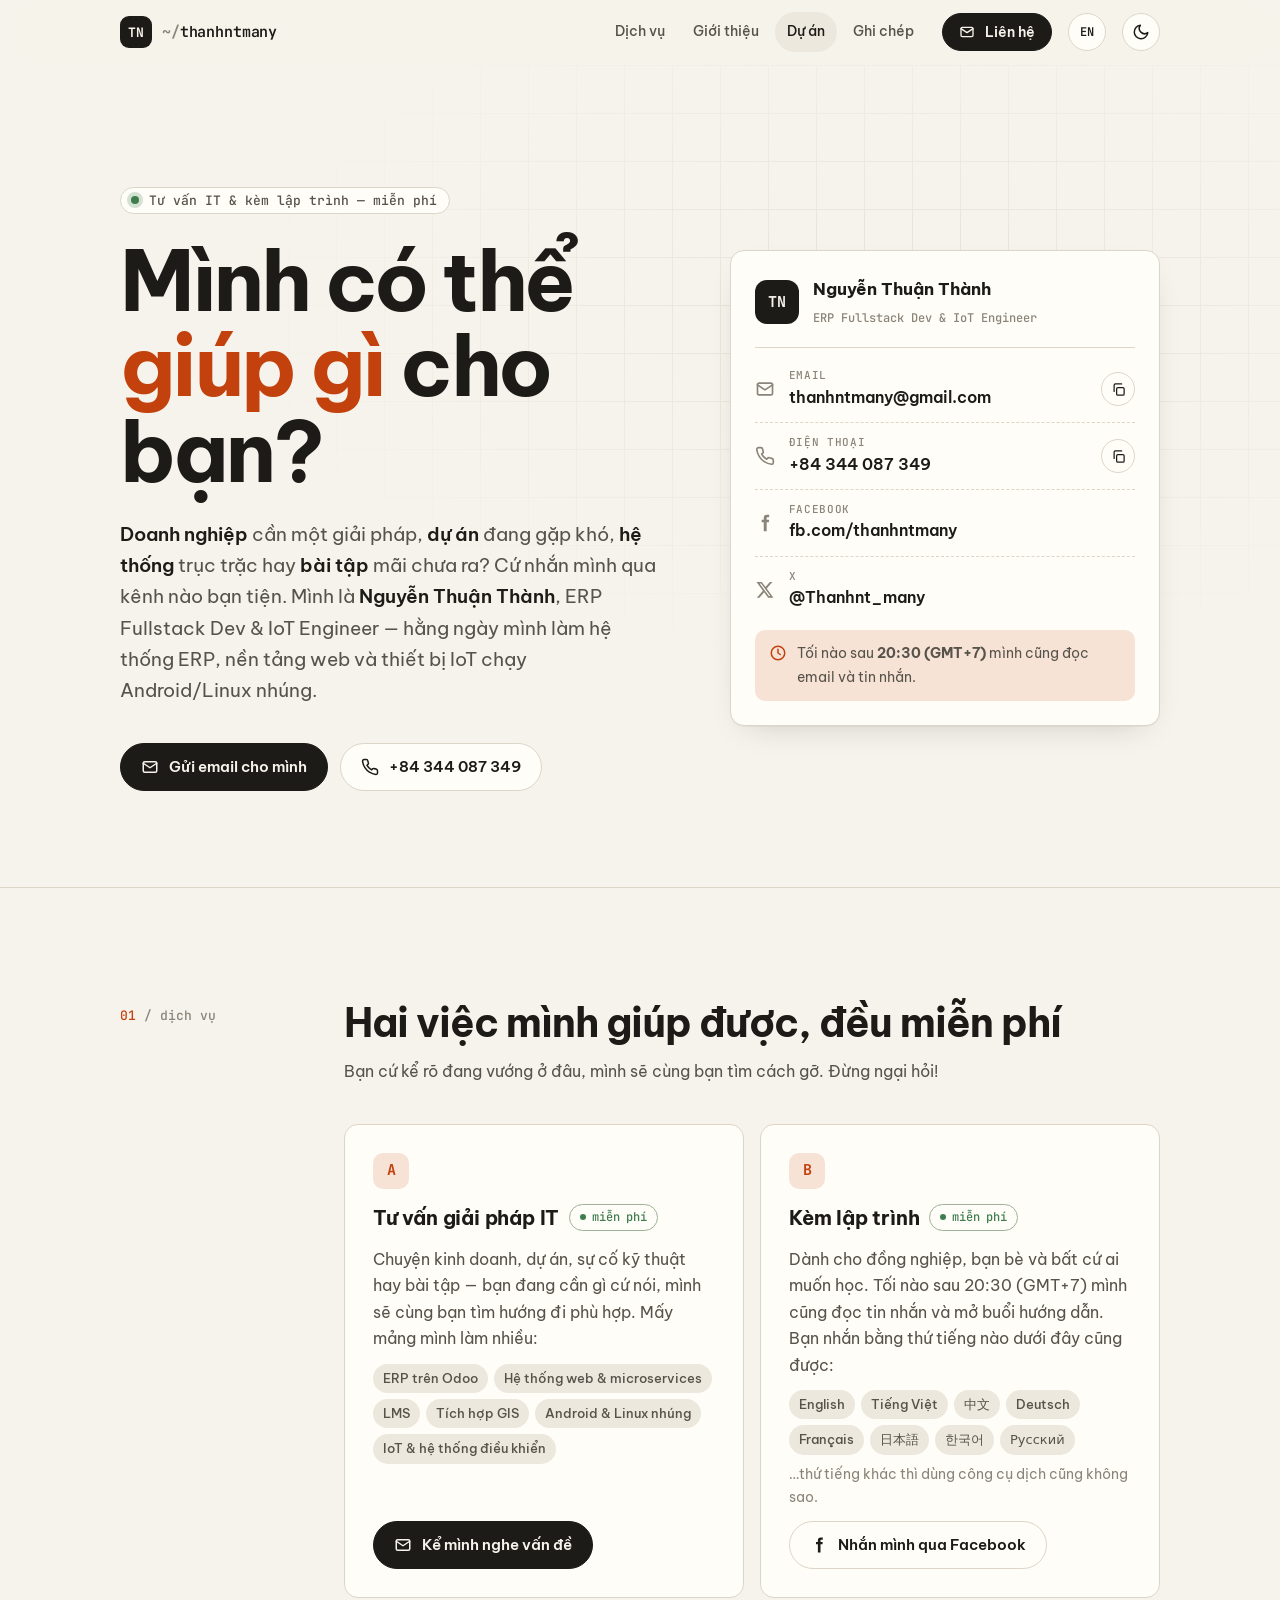
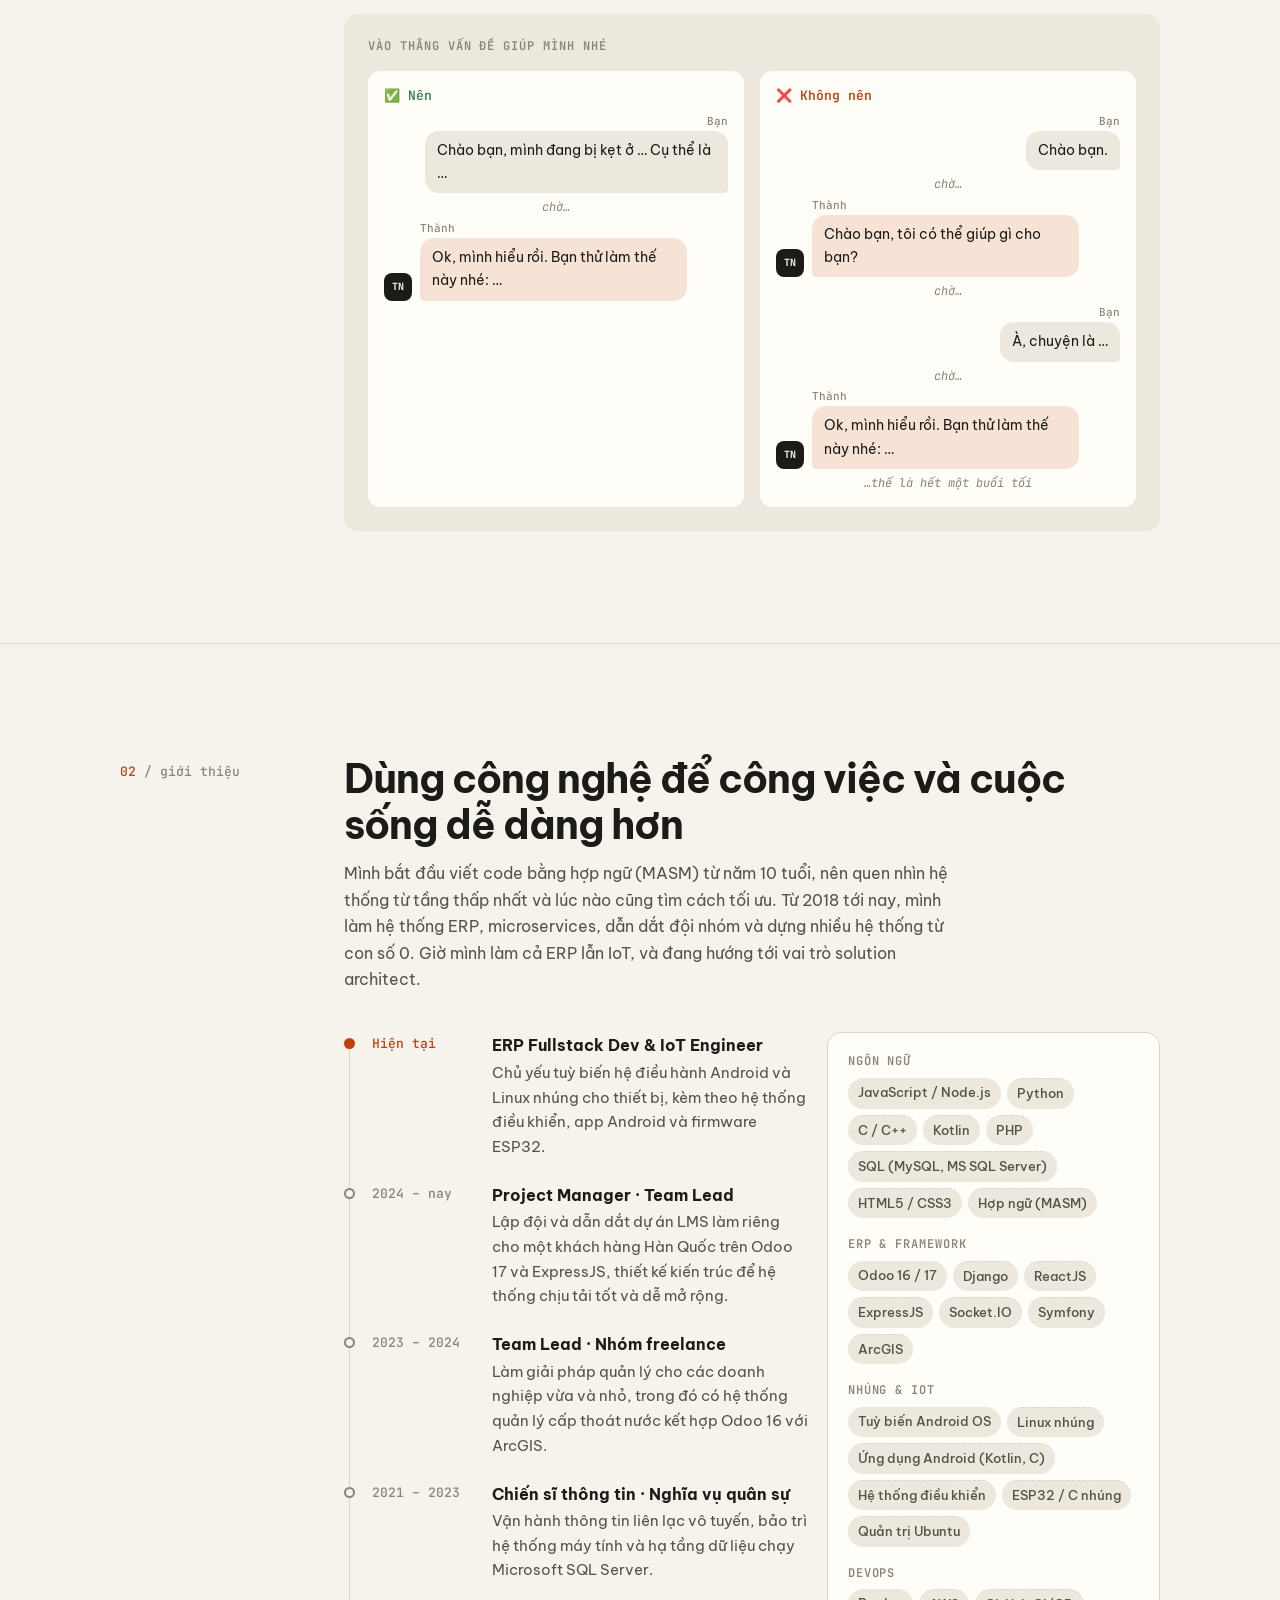
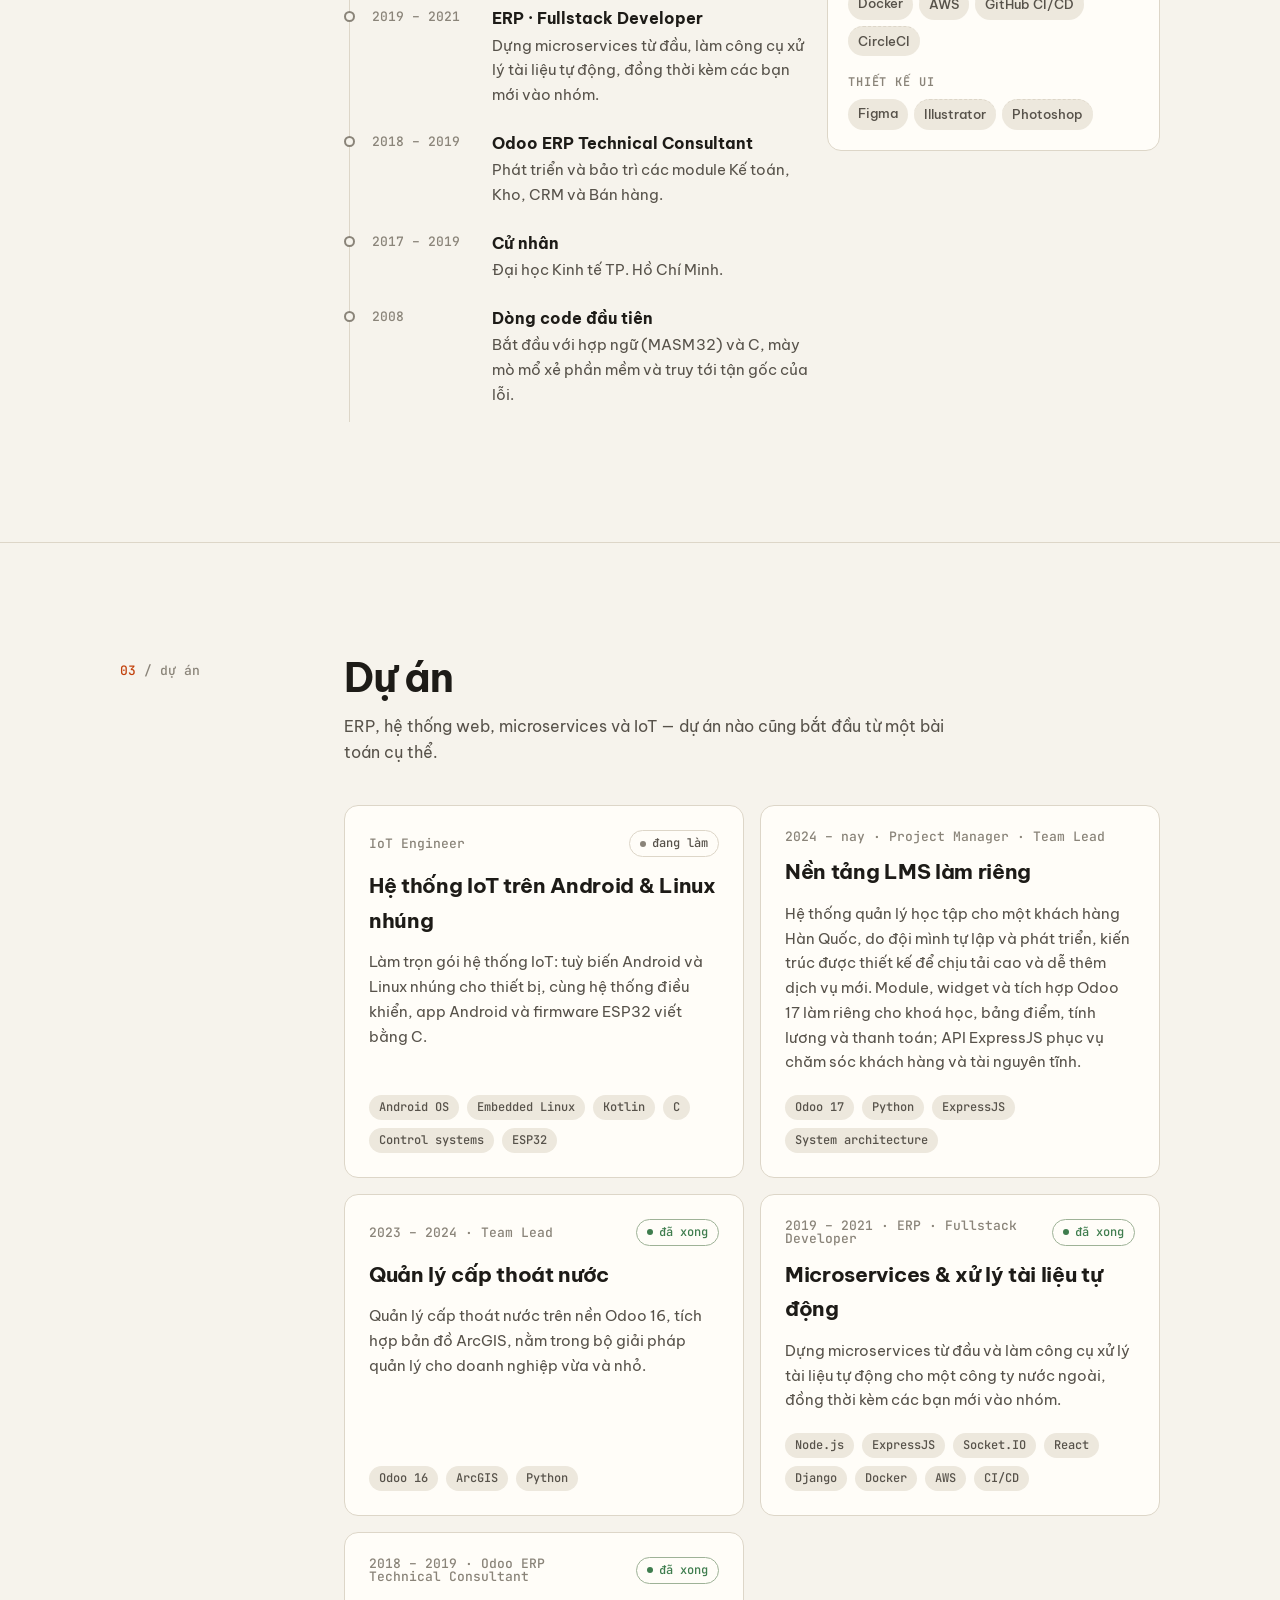
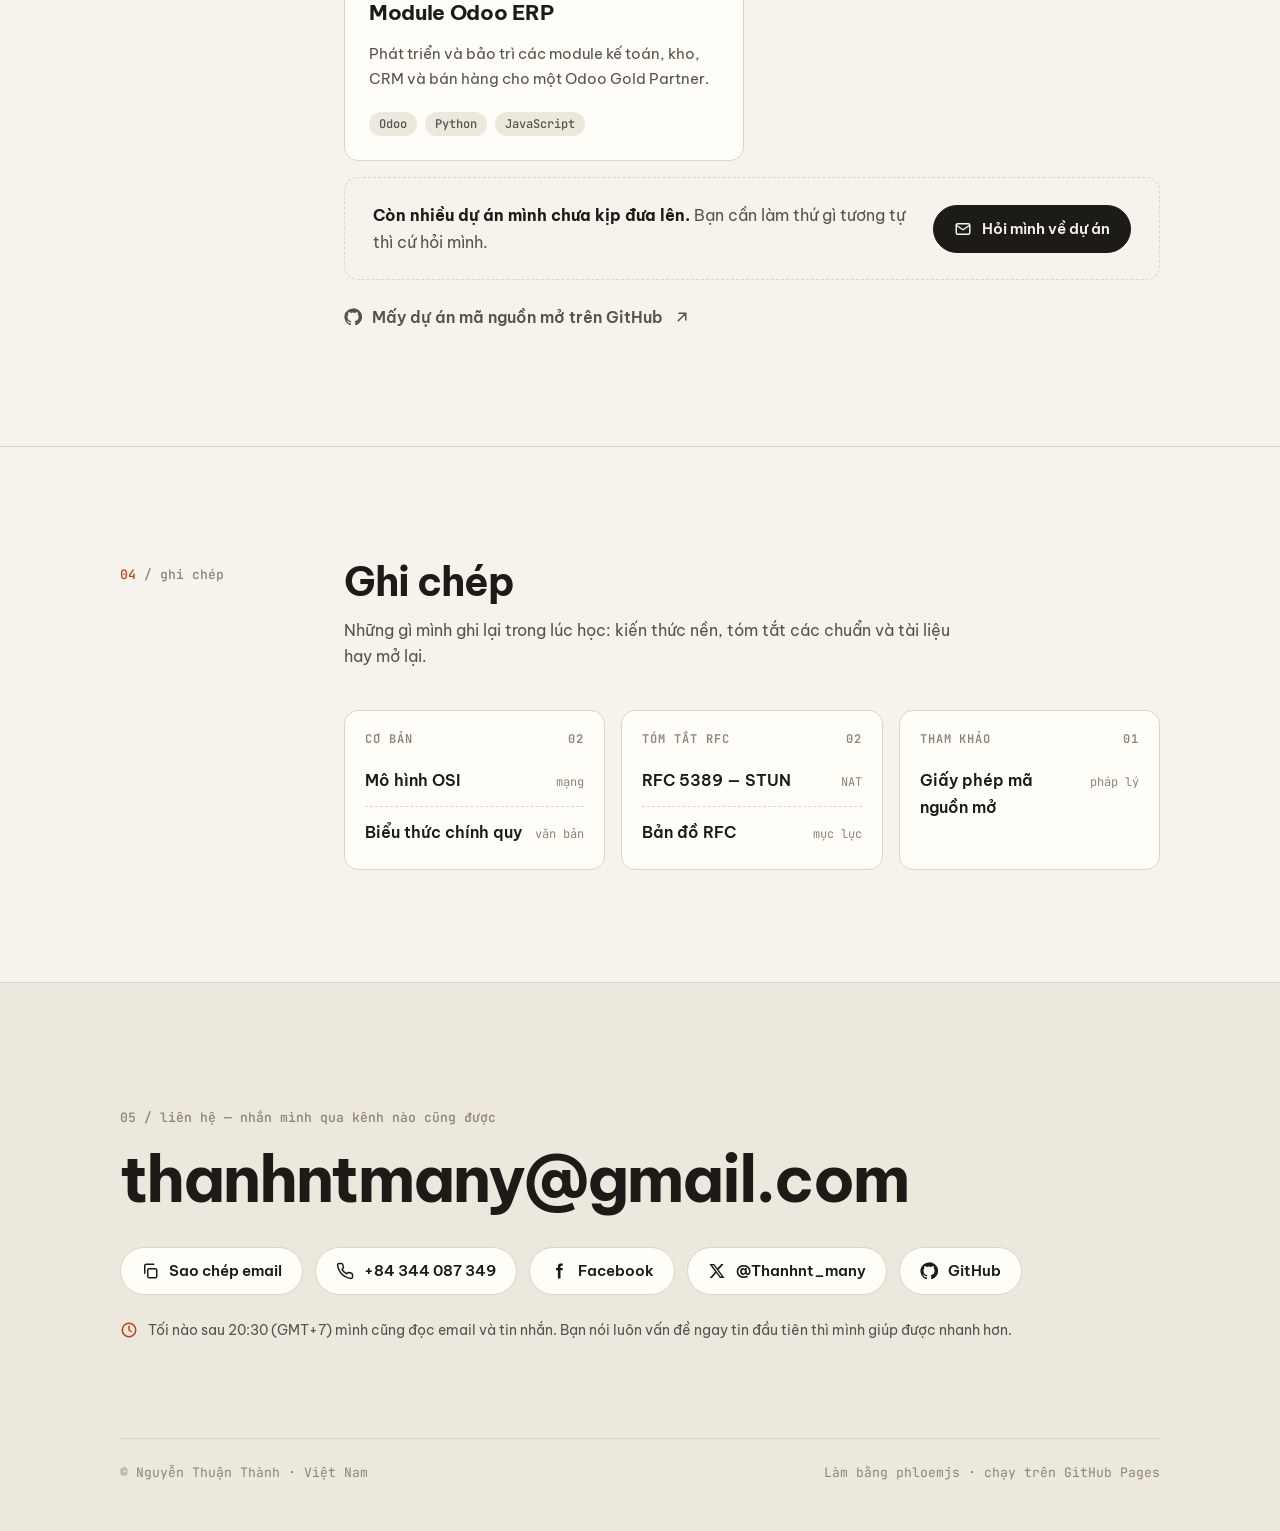
==== commit 89839f33: "build: regenerate index.html and vi/index.html Rebuild the English and Vietnamese pages from the tha" ====
--- a/vi/index.html
+++ b/vi/index.html
@@ -85,7 +85,7 @@
               <p class="chat-label">❌ Không nên</p>
               <div class="msg-row you"><div><small class="who">Bạn</small><p class="msg you">Chào bạn.</p></div></div>
               <p class="wait">chờ…</p>
-              <div class="msg-row me"><span class="avatar" aria-hidden="true">TN</span><div><small class="who">Thành</small><p class="msg me">Chào bạn, có chuyện gì thế?</p></div></div>
+              <div class="msg-row me"><span class="avatar" aria-hidden="true">TN</span><div><small class="who">Thành</small><p class="msg me">Chào bạn, tôi có thể giúp gì cho bạn?</p></div></div>
               <p class="wait">chờ…</p>
               <div class="msg-row you"><div><small class="who">Bạn</small><p class="msg you">À, chuyện là …</p></div></div>
               <p class="wait">chờ…</p>
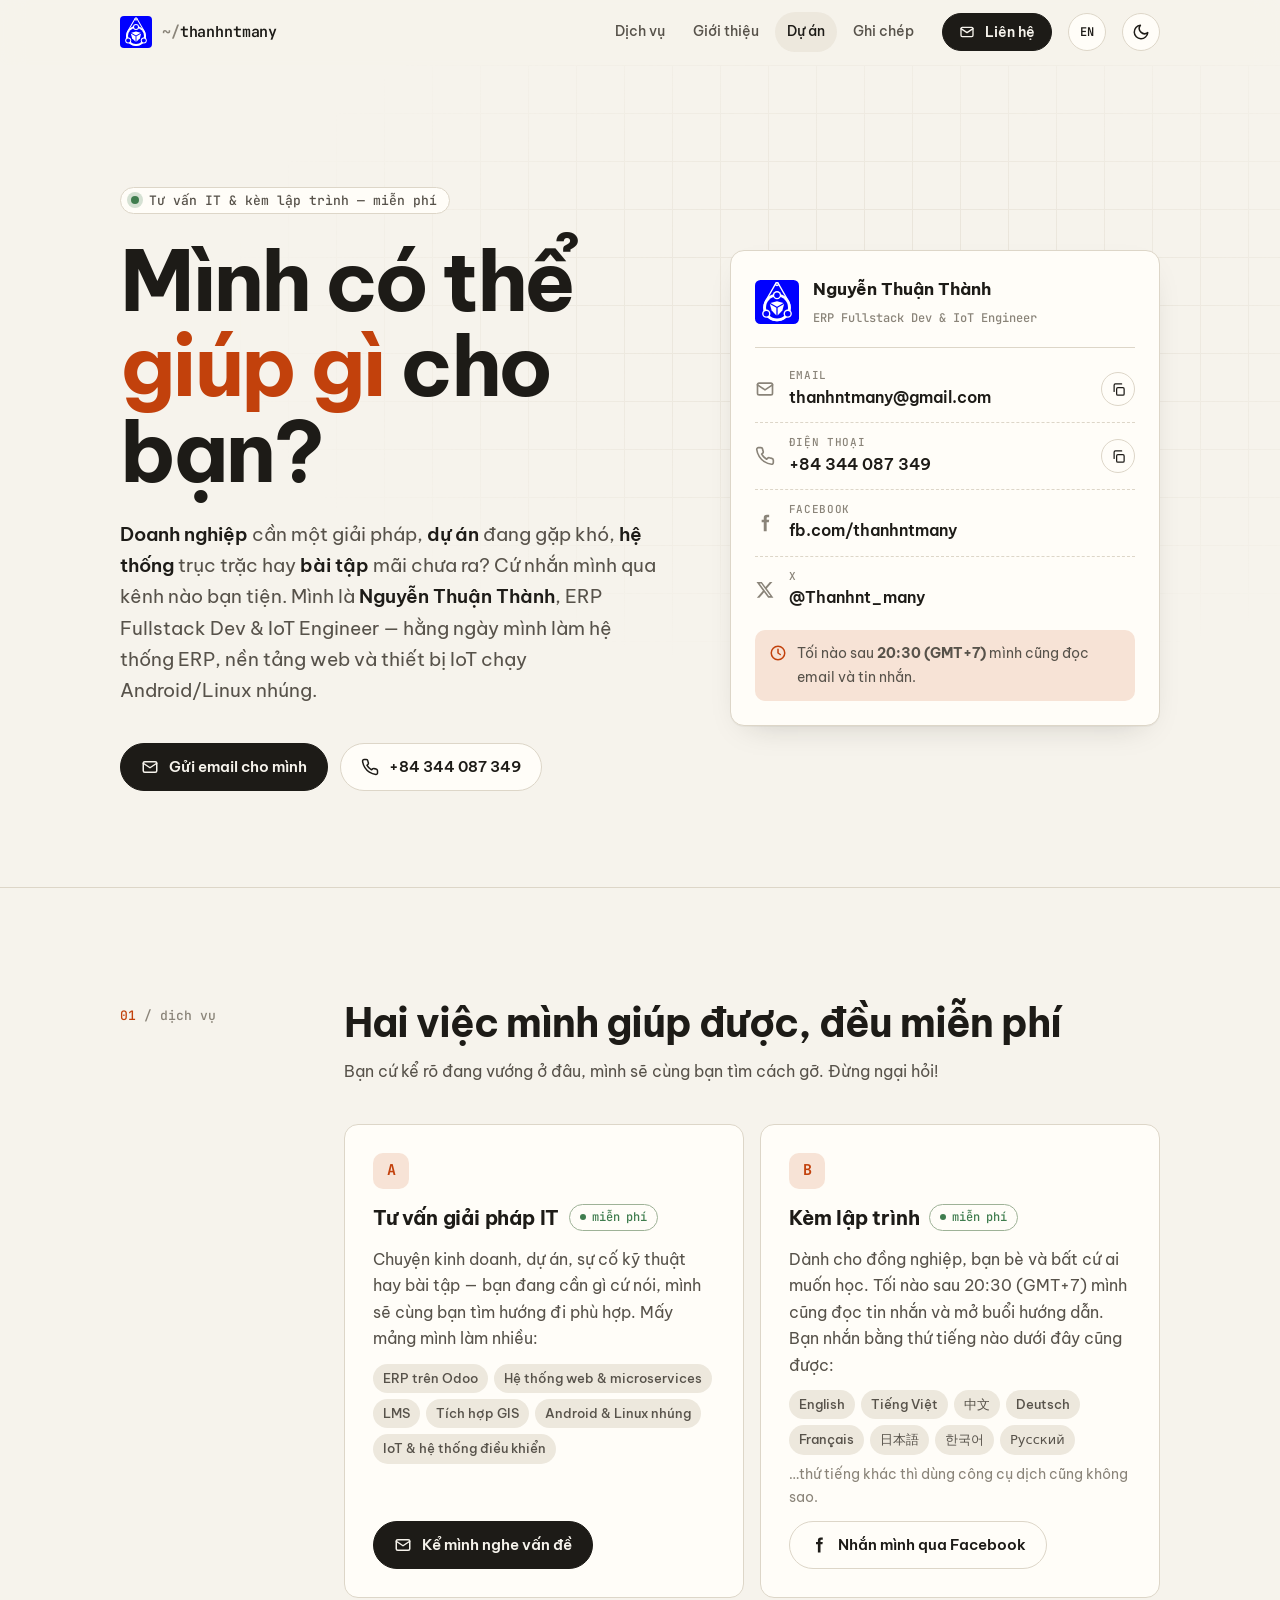
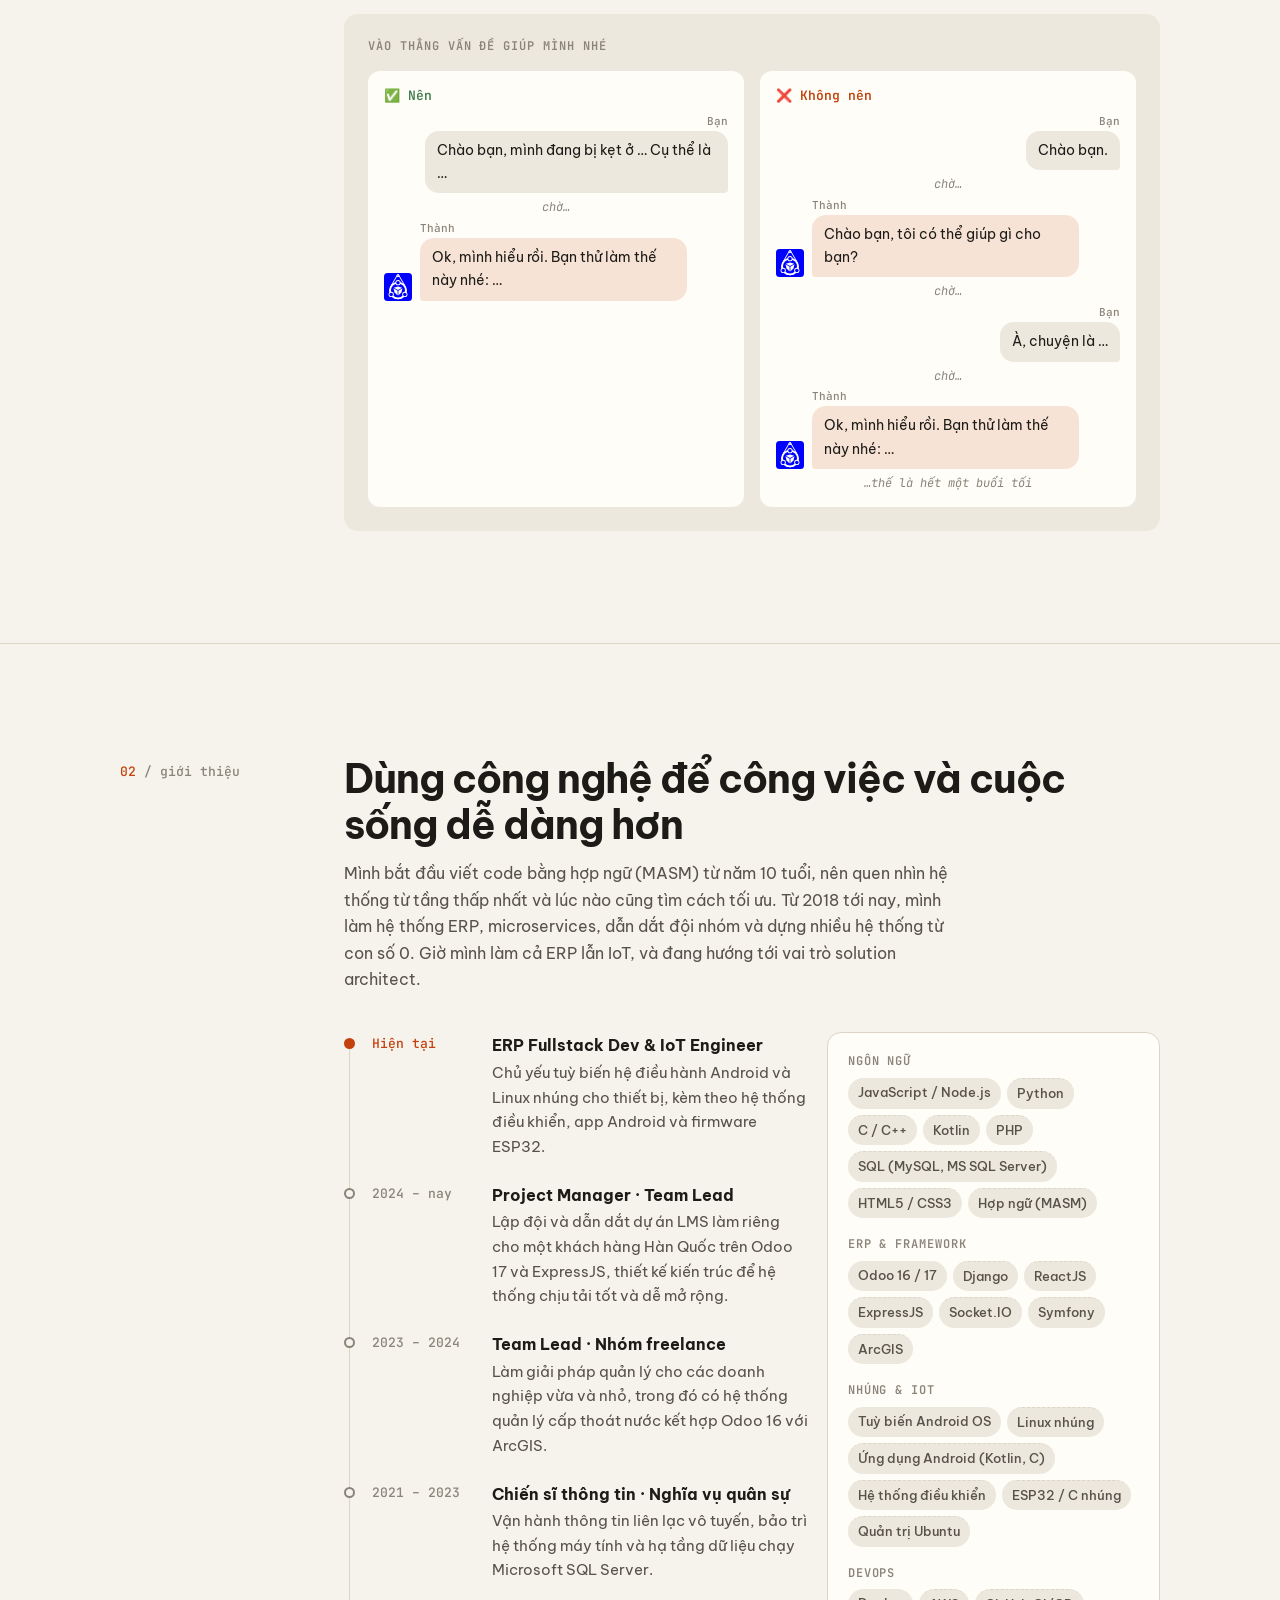
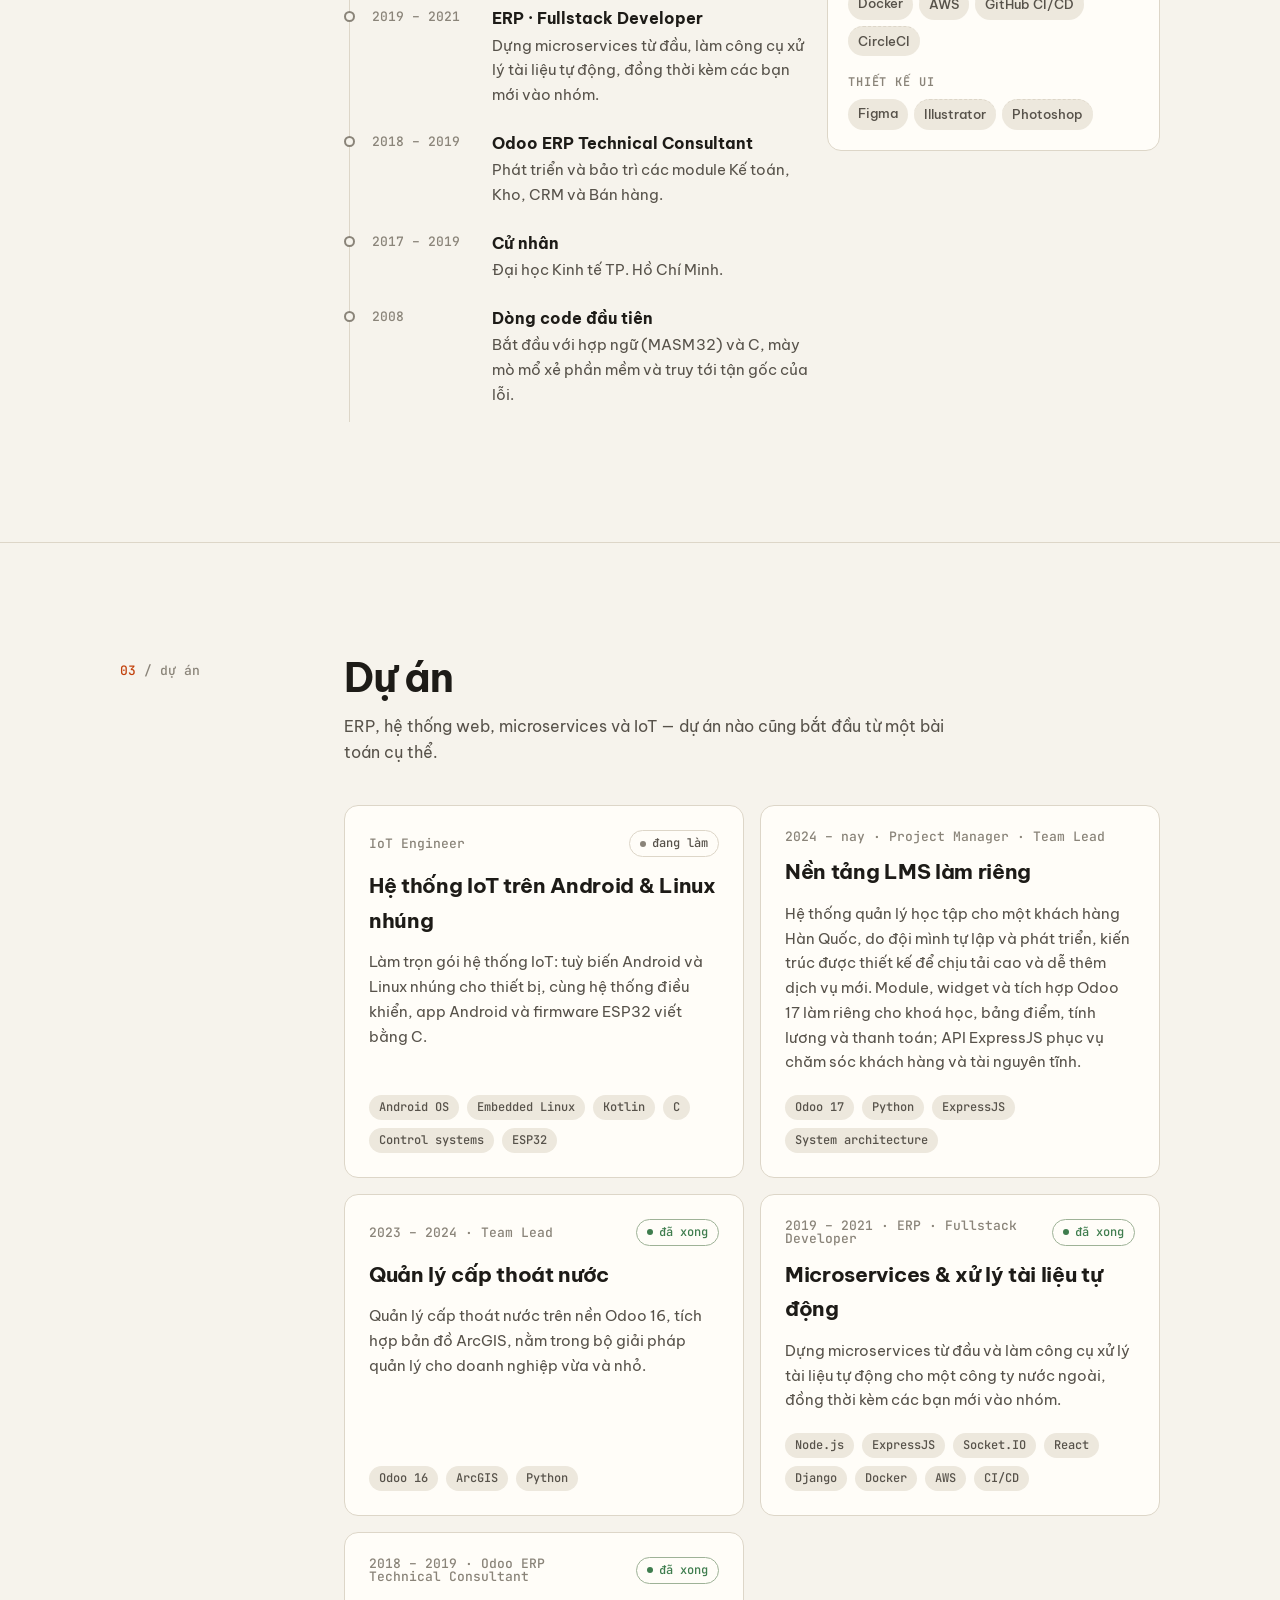
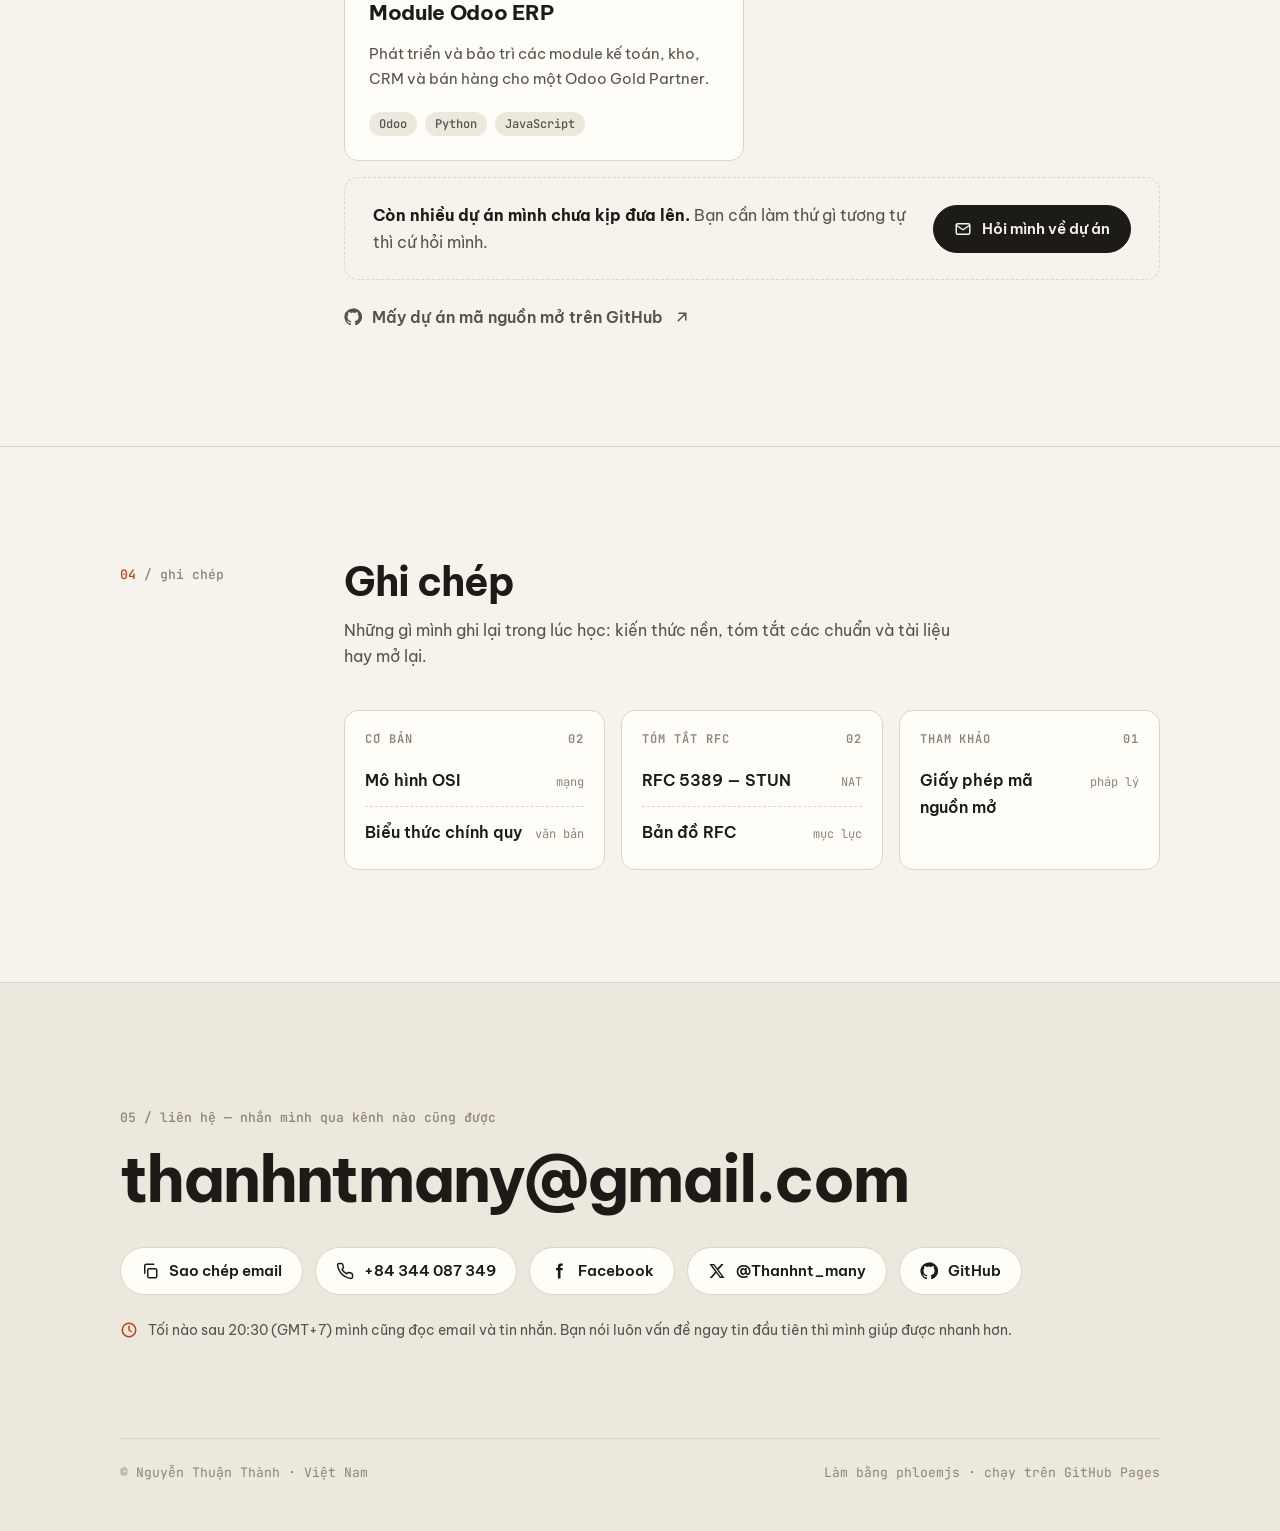
==== commit 10e6642c: "build: regenerate index.html and vi/index.html Rebuild the English and Vietnamese pages from the tha" ====
--- a/vi/index.html
+++ b/vi/index.html
@@ -1,8 +1,8 @@
-<!DOCTYPE html><html lang="vi"><head><meta charset="UTF-8"><meta name="viewport" content="width=device-width, initial-scale=1.0"><title>Nguyễn Thuận Thành — ERP Fullstack Dev &amp; IoT Engineer</title><script type="importmap">{"imports": {"www/": "/"}}</script><script type="module" src="/phloe.mjs"></script><meta name="description" content="Mình là Nguyễn Thuận Thành, ERP Fullstack Dev & IoT Engineer ở Việt Nam. Cần tư vấn về ERP (Odoo), hệ thống web, Android/Linux nhúng, IoT hay muốn học lập trình? Cứ nhắn mình, hoàn toàn miễn phí."><meta name="theme-color" content="#f6f3ec"><link rel="icon" href="/favicon.ico"><link rel="canonical" href="https://thanhntmany.github.io/vi/"><link rel="alternate" hreflang="en" href="https://thanhntmany.github.io/"><link rel="alternate" hreflang="vi" href="https://thanhntmany.github.io/vi/"><link rel="alternate" hreflang="x-default" href="https://thanhntmany.github.io/"><script>document.documentElement.lang="vi";try{var t=localStorage.getItem("theme");if(t)document.documentElement.setAttribute("data-theme",t)}catch(e){}</script><link rel="preconnect" href="https://fonts.googleapis.com"><link rel="preconnect" href="https://fonts.gstatic.com" crossorigin><link rel="stylesheet" href="https://fonts.googleapis.com/css2?family=Be+Vietnam+Pro:wght@400;500;600;700&family=JetBrains+Mono:wght@400;500;600;700&display=swap"><link rel="stylesheet" href="/static/themes/thanhntmany/static/main.css"><script type="module" src="/static/themes/thanhntmany/main.mjs"></script></head><body><a class="skip" href="#main">Bỏ qua tới nội dung</a>
+<!DOCTYPE html><html lang="vi"><head><meta charset="UTF-8"><meta name="viewport" content="width=device-width, initial-scale=1.0"><title>Nguyễn Thuận Thành — ERP Fullstack Dev &amp; IoT Engineer</title><script type="importmap">{"imports": {"www/": "/"}}</script><script type="module" src="/phloe.mjs"></script><meta name="description" content="Mình là Nguyễn Thuận Thành, ERP Fullstack Dev & IoT Engineer ở Việt Nam. Cần tư vấn về ERP (Odoo), hệ thống web, Android/Linux nhúng, IoT hay muốn học lập trình? Cứ nhắn mình, hoàn toàn miễn phí."><meta name="theme-color" content="#f6f3ec"><link rel="icon" href="/favicon.ico" sizes="any"><link rel="icon" type="image/svg+xml" href="/static/themes/thanhntmany/static/logo.svg"><link rel="apple-touch-icon" href="/static/themes/thanhntmany/static/apple-touch-icon.png"><link rel="canonical" href="https://thanhntmany.github.io/vi/"><link rel="alternate" hreflang="en" href="https://thanhntmany.github.io/"><link rel="alternate" hreflang="vi" href="https://thanhntmany.github.io/vi/"><link rel="alternate" hreflang="x-default" href="https://thanhntmany.github.io/"><script>document.documentElement.lang="vi";try{var t=localStorage.getItem("theme");if(t)document.documentElement.setAttribute("data-theme",t)}catch(e){}</script><link rel="preconnect" href="https://fonts.googleapis.com"><link rel="preconnect" href="https://fonts.gstatic.com" crossorigin><link rel="stylesheet" href="https://fonts.googleapis.com/css2?family=Be+Vietnam+Pro:wght@400;500;600;700&family=JetBrains+Mono:wght@400;500;600;700&display=swap"><link rel="stylesheet" href="/static/themes/thanhntmany/static/main.css"><script type="module" src="/static/themes/thanhntmany/main.mjs"></script></head><body><a class="skip" href="#main">Bỏ qua tới nội dung</a>
 
 <header class="topbar" do-active="/static/themes/thanhntmany/cpn/topbar.mjs">
   <div class="wrap">
-    <a class="brand" href="#top" aria-label="thanhntmany — trang chủ"><span class="brand-mark">TN</span><span><span class="brand-tilde">~/</span>thanhntmany</span></a>
+    <a class="brand" href="#top" aria-label="thanhntmany — trang chủ"><span class="brand-mark"><svg class="logo" viewBox="0 0 64 64" aria-hidden="true"><g fill="#fff"><path fill="#00f" d="M64 56a8 8 0 0 1-8 8H8a8 8 0 0 1-8-8V8a8 8 0 0 1 8-8h48a8 8 0 0 1 8 8Z"/><path d="M29.402 4.5a3 3 0 0 1 5.196 0L49.3205 30a20 20 0 1 1-34.641 0Z"/><path fill="#00f" d="M31.134 5.5a1 1 0 0 1 1.732 0L47.5885 31a18 18 0 0 0-31.177 0Z"/><circle cx="32" cy="6" r="3"/><circle fill="#00f" cx="32" cy="6" r="1"/><circle cx="32" cy="40" r="20"/><circle fill="#00f" cx="32" cy="40" r="16"/><polygon points="32,39 41.526,33.5 32,31 22.474,33.5"/><polygon points="31.134,40.5 21.608,35 24.206,44.5 31.134,51.5"/><polygon points="32.866,40.5 32.866,51.5 39.794,44.5 42.392,35"/><circle cx="32" cy="22" r="6"/><circle cx="16.4115" cy="49" r="6"/><circle cx="47.5885" cy="49" r="6"/><g fill="#00f"><circle cx="32" cy="22" r="4"/><circle cx="16.4115" cy="49" r="4"/><circle cx="47.5885" cy="49" r="4"/></g></g></svg></span><span><span class="brand-tilde">~/</span>thanhntmany</span></a>
     <nav class="nav" aria-label="Các mục">
       <a href="#services">Dịch vụ</a>
       <a href="#about">Giới thiệu</a>
@@ -30,7 +30,7 @@
 
       <aside class="reach" id="contact-card" aria-label="Liên hệ">
         <div class="reach-head">
-          <span class="brand-mark">TN</span>
+          <span class="brand-mark"><svg class="logo" viewBox="0 0 64 64" aria-hidden="true"><g fill="#fff"><path fill="#00f" d="M64 56a8 8 0 0 1-8 8H8a8 8 0 0 1-8-8V8a8 8 0 0 1 8-8h48a8 8 0 0 1 8 8Z"/><path d="M29.402 4.5a3 3 0 0 1 5.196 0L49.3205 30a20 20 0 1 1-34.641 0Z"/><path fill="#00f" d="M31.134 5.5a1 1 0 0 1 1.732 0L47.5885 31a18 18 0 0 0-31.177 0Z"/><circle cx="32" cy="6" r="3"/><circle fill="#00f" cx="32" cy="6" r="1"/><circle cx="32" cy="40" r="20"/><circle fill="#00f" cx="32" cy="40" r="16"/><polygon points="32,39 41.526,33.5 32,31 22.474,33.5"/><polygon points="31.134,40.5 21.608,35 24.206,44.5 31.134,51.5"/><polygon points="32.866,40.5 32.866,51.5 39.794,44.5 42.392,35"/><circle cx="32" cy="22" r="6"/><circle cx="16.4115" cy="49" r="6"/><circle cx="47.5885" cy="49" r="6"/><g fill="#00f"><circle cx="32" cy="22" r="4"/><circle cx="16.4115" cy="49" r="4"/><circle cx="47.5885" cy="49" r="4"/></g></g></svg></span>
           <div><b>Nguyễn Thuận Thành</b><small>ERP Fullstack Dev &amp; IoT Engineer</small></div>
         </div>
         <ul class="channels">
@@ -79,17 +79,17 @@
               <p class="chat-label">✅ Nên</p>
               <div class="msg-row you"><div><small class="who">Bạn</small><p class="msg you">Chào bạn, mình đang bị kẹt ở … Cụ thể là …</p></div></div>
               <p class="wait">chờ…</p>
-              <div class="msg-row me"><span class="avatar" aria-hidden="true">TN</span><div><small class="who">Thành</small><p class="msg me">Ok, mình hiểu rồi. Bạn thử làm thế này nhé: …</p></div></div>
+              <div class="msg-row me"><span class="avatar"><svg class="logo" viewBox="0 0 64 64" aria-hidden="true"><g fill="#fff"><path fill="#00f" d="M64 56a8 8 0 0 1-8 8H8a8 8 0 0 1-8-8V8a8 8 0 0 1 8-8h48a8 8 0 0 1 8 8Z"/><path d="M29.402 4.5a3 3 0 0 1 5.196 0L49.3205 30a20 20 0 1 1-34.641 0Z"/><path fill="#00f" d="M31.134 5.5a1 1 0 0 1 1.732 0L47.5885 31a18 18 0 0 0-31.177 0Z"/><circle cx="32" cy="6" r="3"/><circle fill="#00f" cx="32" cy="6" r="1"/><circle cx="32" cy="40" r="20"/><circle fill="#00f" cx="32" cy="40" r="16"/><polygon points="32,39 41.526,33.5 32,31 22.474,33.5"/><polygon points="31.134,40.5 21.608,35 24.206,44.5 31.134,51.5"/><polygon points="32.866,40.5 32.866,51.5 39.794,44.5 42.392,35"/><circle cx="32" cy="22" r="6"/><circle cx="16.4115" cy="49" r="6"/><circle cx="47.5885" cy="49" r="6"/><g fill="#00f"><circle cx="32" cy="22" r="4"/><circle cx="16.4115" cy="49" r="4"/><circle cx="47.5885" cy="49" r="4"/></g></g></svg></span><div><small class="who">Thành</small><p class="msg me">Ok, mình hiểu rồi. Bạn thử làm thế này nhé: …</p></div></div>
             </div>
             <div class="chat chat-dont">
               <p class="chat-label">❌ Không nên</p>
               <div class="msg-row you"><div><small class="who">Bạn</small><p class="msg you">Chào bạn.</p></div></div>
               <p class="wait">chờ…</p>
-              <div class="msg-row me"><span class="avatar" aria-hidden="true">TN</span><div><small class="who">Thành</small><p class="msg me">Chào bạn, tôi có thể giúp gì cho bạn?</p></div></div>
+              <div class="msg-row me"><span class="avatar"><svg class="logo" viewBox="0 0 64 64" aria-hidden="true"><g fill="#fff"><path fill="#00f" d="M64 56a8 8 0 0 1-8 8H8a8 8 0 0 1-8-8V8a8 8 0 0 1 8-8h48a8 8 0 0 1 8 8Z"/><path d="M29.402 4.5a3 3 0 0 1 5.196 0L49.3205 30a20 20 0 1 1-34.641 0Z"/><path fill="#00f" d="M31.134 5.5a1 1 0 0 1 1.732 0L47.5885 31a18 18 0 0 0-31.177 0Z"/><circle cx="32" cy="6" r="3"/><circle fill="#00f" cx="32" cy="6" r="1"/><circle cx="32" cy="40" r="20"/><circle fill="#00f" cx="32" cy="40" r="16"/><polygon points="32,39 41.526,33.5 32,31 22.474,33.5"/><polygon points="31.134,40.5 21.608,35 24.206,44.5 31.134,51.5"/><polygon points="32.866,40.5 32.866,51.5 39.794,44.5 42.392,35"/><circle cx="32" cy="22" r="6"/><circle cx="16.4115" cy="49" r="6"/><circle cx="47.5885" cy="49" r="6"/><g fill="#00f"><circle cx="32" cy="22" r="4"/><circle cx="16.4115" cy="49" r="4"/><circle cx="47.5885" cy="49" r="4"/></g></g></svg></span><div><small class="who">Thành</small><p class="msg me">Chào bạn, tôi có thể giúp gì cho bạn?</p></div></div>
               <p class="wait">chờ…</p>
               <div class="msg-row you"><div><small class="who">Bạn</small><p class="msg you">À, chuyện là …</p></div></div>
               <p class="wait">chờ…</p>
-              <div class="msg-row me"><span class="avatar" aria-hidden="true">TN</span><div><small class="who">Thành</small><p class="msg me">Ok, mình hiểu rồi. Bạn thử làm thế này nhé: …</p></div></div>
+              <div class="msg-row me"><span class="avatar"><svg class="logo" viewBox="0 0 64 64" aria-hidden="true"><g fill="#fff"><path fill="#00f" d="M64 56a8 8 0 0 1-8 8H8a8 8 0 0 1-8-8V8a8 8 0 0 1 8-8h48a8 8 0 0 1 8 8Z"/><path d="M29.402 4.5a3 3 0 0 1 5.196 0L49.3205 30a20 20 0 1 1-34.641 0Z"/><path fill="#00f" d="M31.134 5.5a1 1 0 0 1 1.732 0L47.5885 31a18 18 0 0 0-31.177 0Z"/><circle cx="32" cy="6" r="3"/><circle fill="#00f" cx="32" cy="6" r="1"/><circle cx="32" cy="40" r="20"/><circle fill="#00f" cx="32" cy="40" r="16"/><polygon points="32,39 41.526,33.5 32,31 22.474,33.5"/><polygon points="31.134,40.5 21.608,35 24.206,44.5 31.134,51.5"/><polygon points="32.866,40.5 32.866,51.5 39.794,44.5 42.392,35"/><circle cx="32" cy="22" r="6"/><circle cx="16.4115" cy="49" r="6"/><circle cx="47.5885" cy="49" r="6"/><g fill="#00f"><circle cx="32" cy="22" r="4"/><circle cx="16.4115" cy="49" r="4"/><circle cx="47.5885" cy="49" r="4"/></g></g></svg></span><div><small class="who">Thành</small><p class="msg me">Ok, mình hiểu rồi. Bạn thử làm thế này nhé: …</p></div></div>
               <p class="wait">…thế là hết một buổi tối</p>
             </div>
           </div>
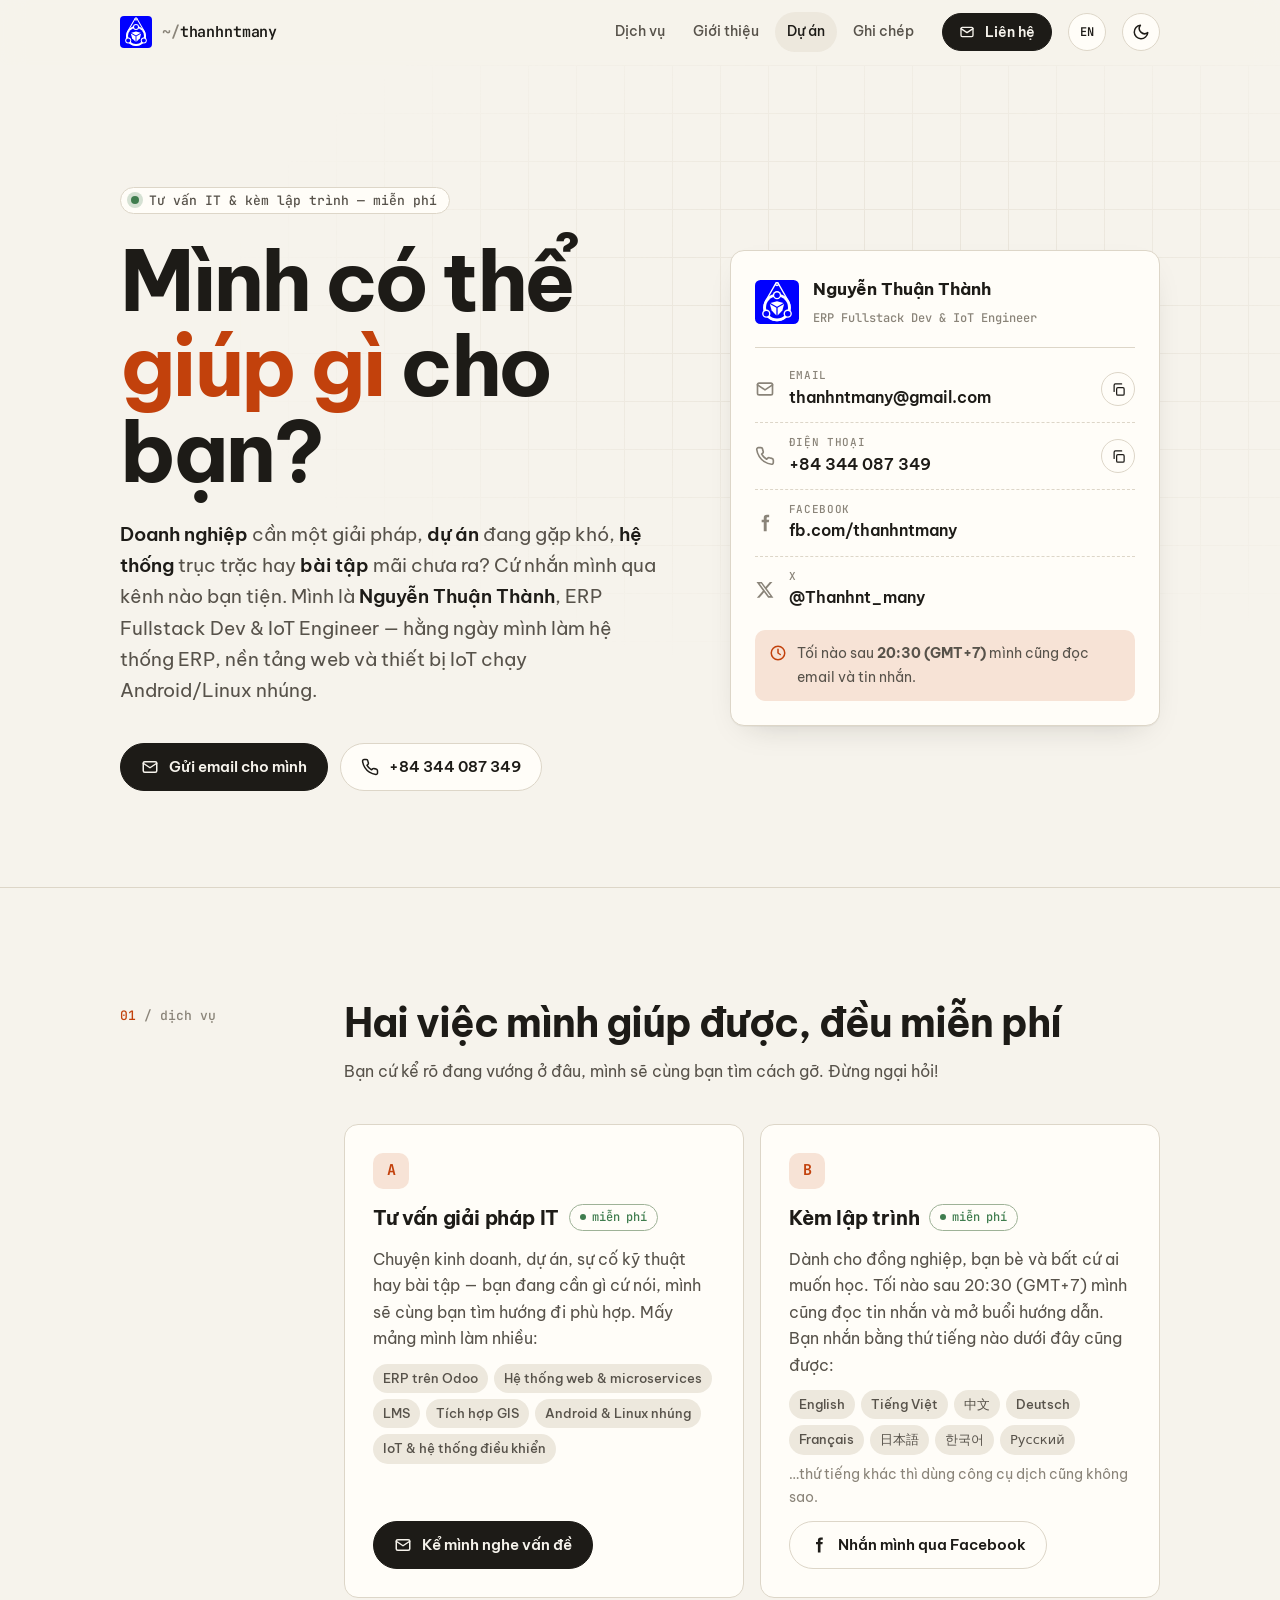
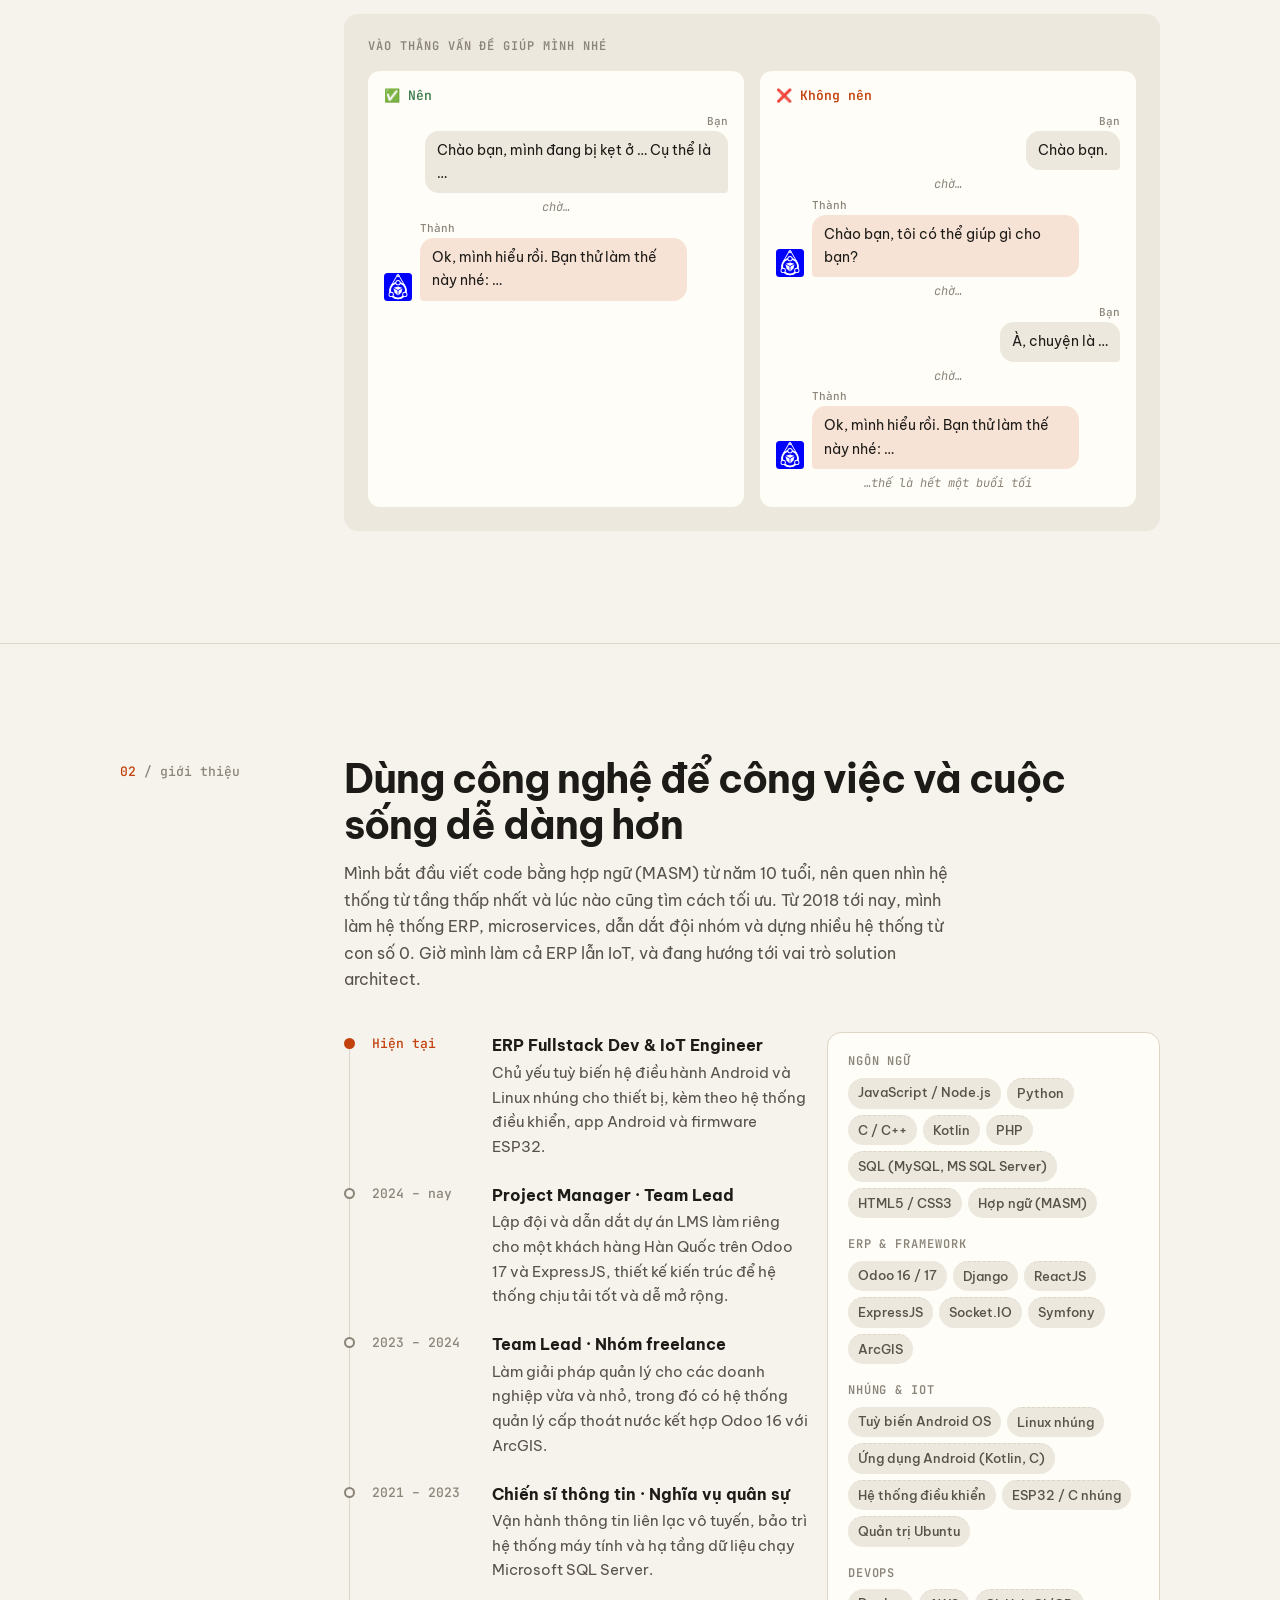
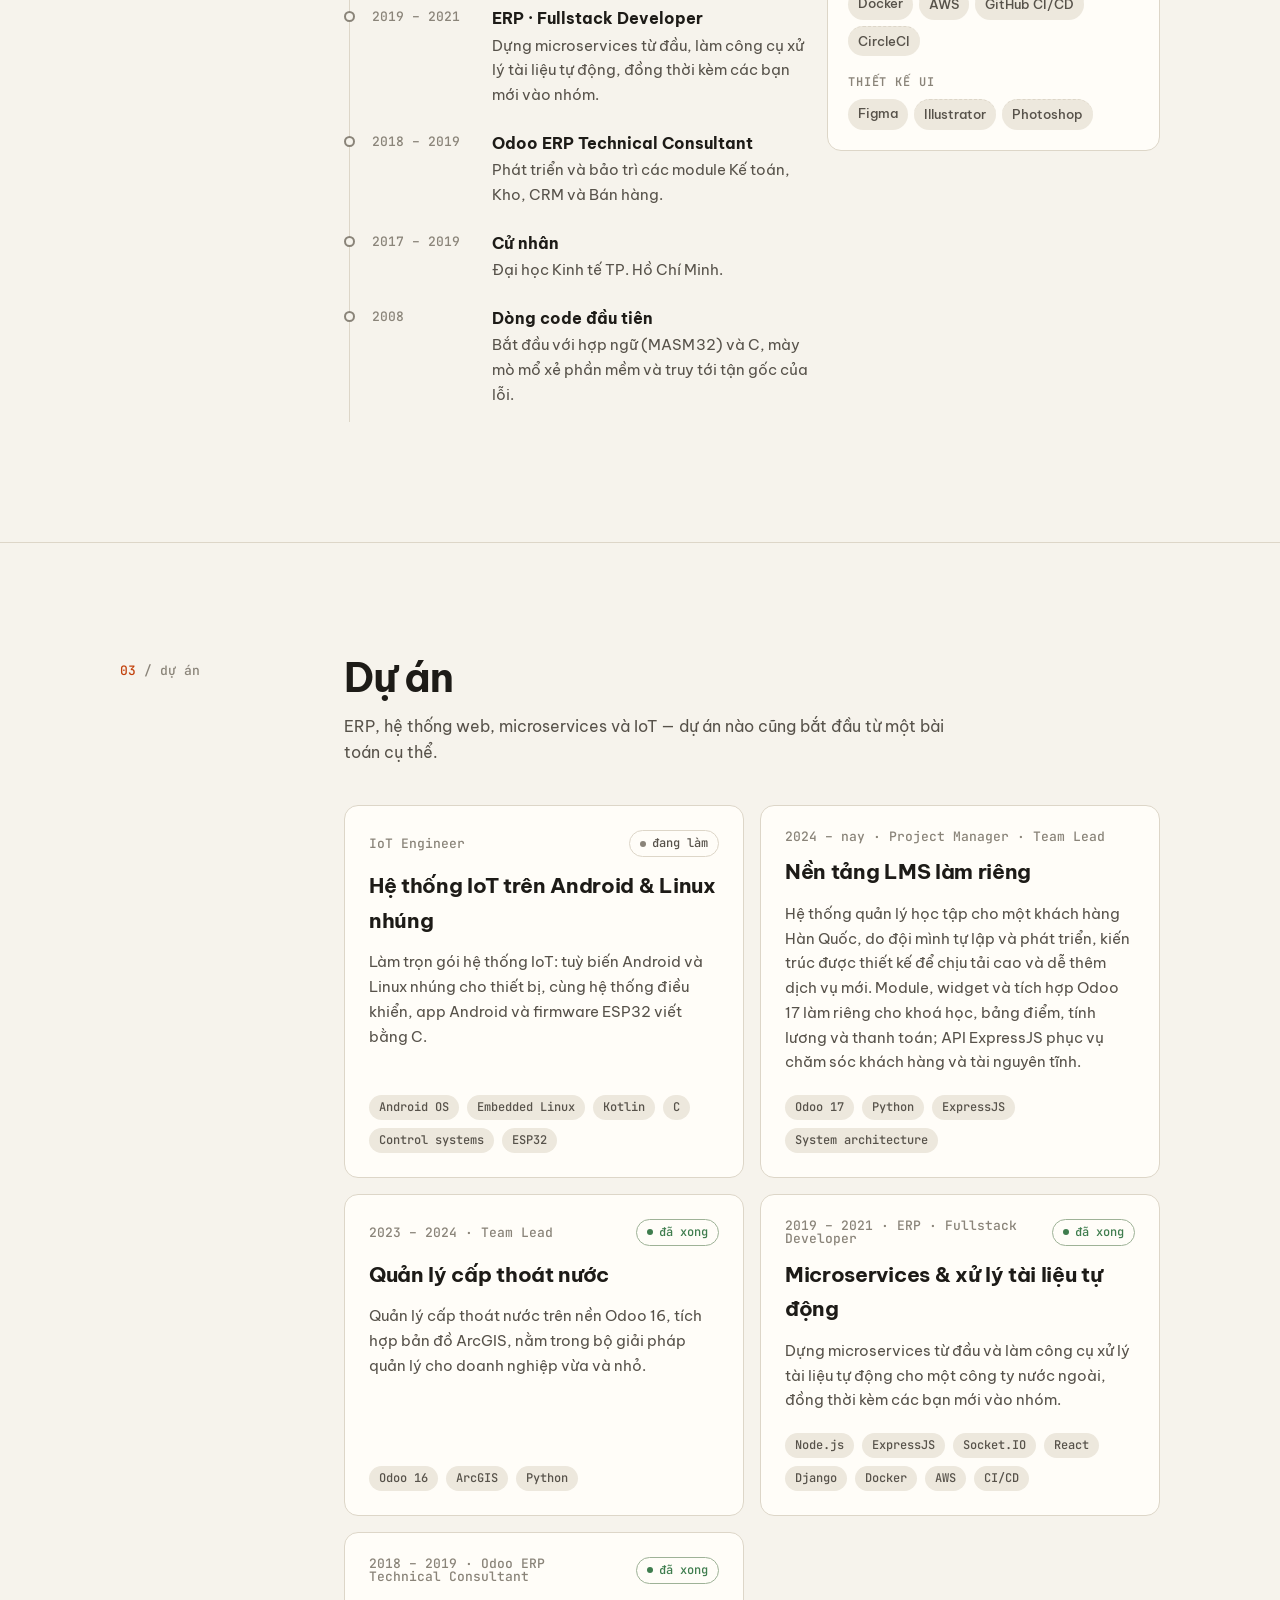
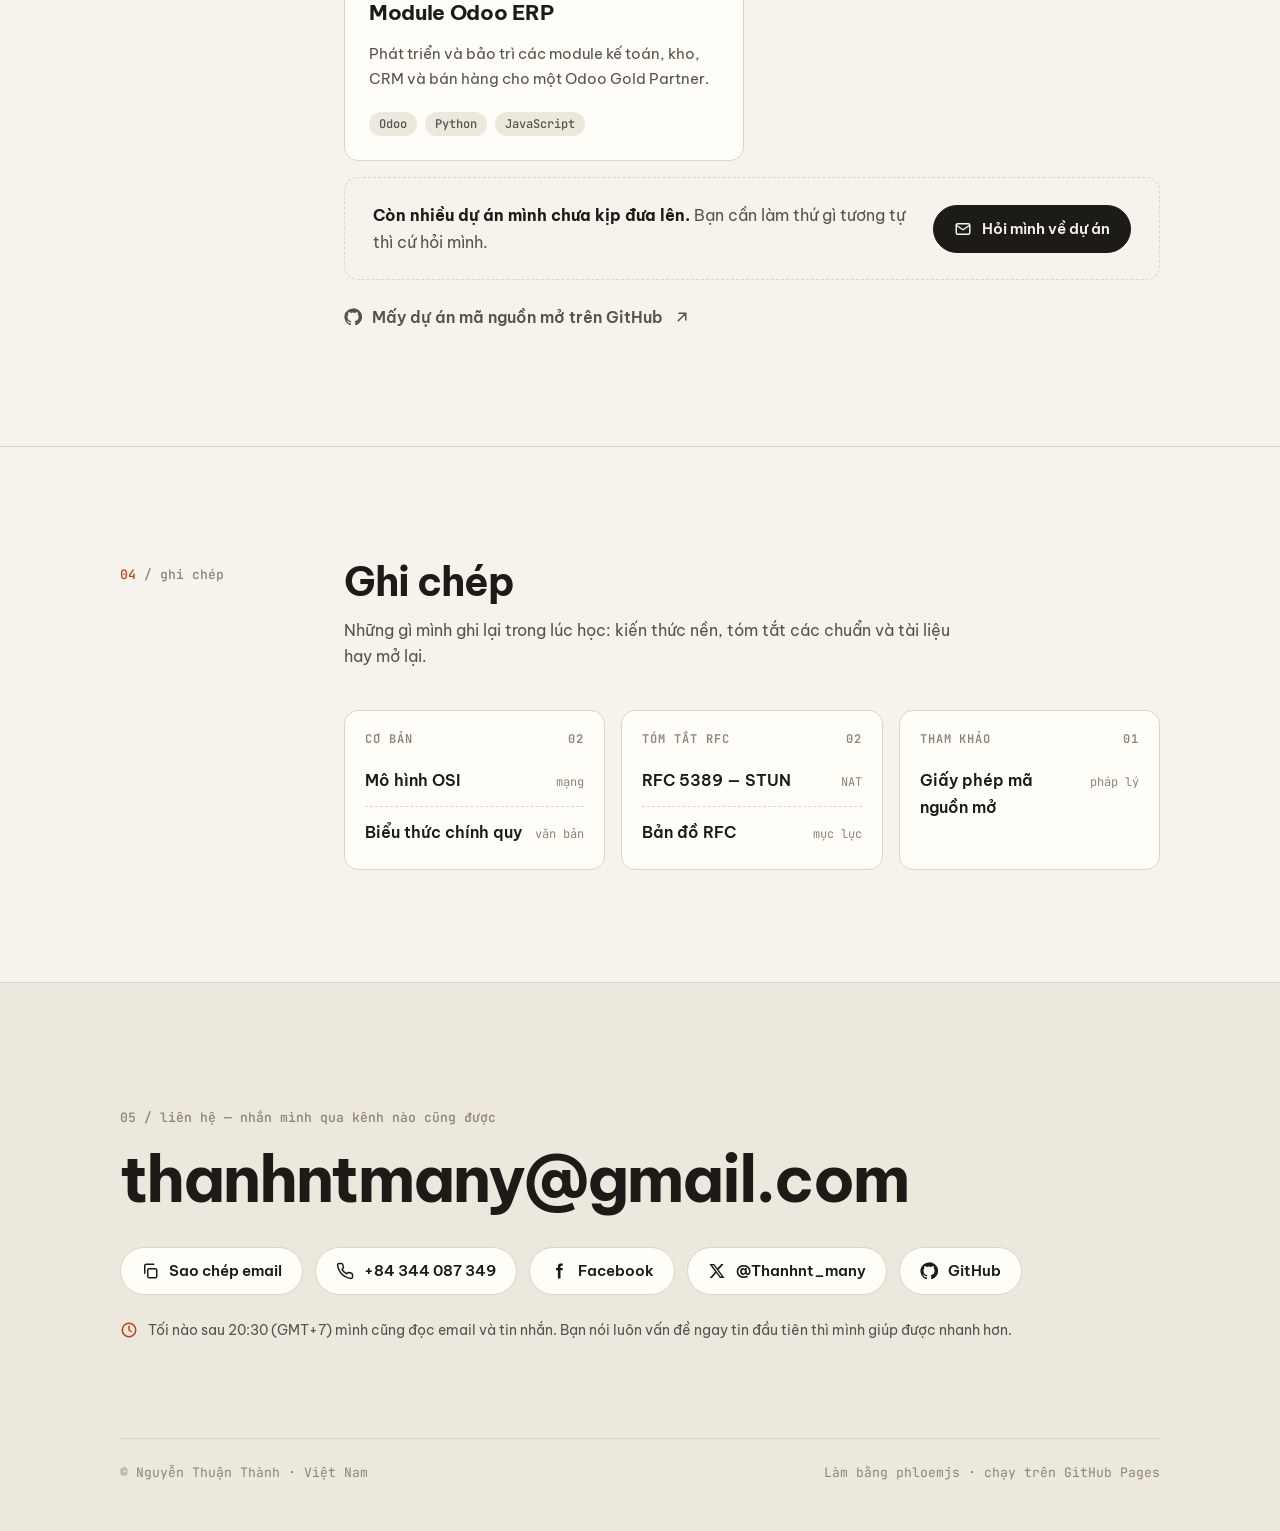
==== commit f9b0c92d: "build: regenerate index.html and vi/index.html Rebuild the English and Vietnamese pages from the tha" ====
--- a/vi/index.html
+++ b/vi/index.html
@@ -2,7 +2,7 @@
 
 <header class="topbar" do-active="/static/themes/thanhntmany/cpn/topbar.mjs">
   <div class="wrap">
-    <a class="brand" href="#top" aria-label="thanhntmany — trang chủ"><span class="brand-mark"><svg class="logo" viewBox="0 0 64 64" aria-hidden="true"><g fill="#fff"><path fill="#00f" d="M64 56a8 8 0 0 1-8 8H8a8 8 0 0 1-8-8V8a8 8 0 0 1 8-8h48a8 8 0 0 1 8 8Z"/><path d="M29.402 4.5a3 3 0 0 1 5.196 0L49.3205 30a20 20 0 1 1-34.641 0Z"/><path fill="#00f" d="M31.134 5.5a1 1 0 0 1 1.732 0L47.5885 31a18 18 0 0 0-31.177 0Z"/><circle cx="32" cy="6" r="3"/><circle fill="#00f" cx="32" cy="6" r="1"/><circle cx="32" cy="40" r="20"/><circle fill="#00f" cx="32" cy="40" r="16"/><polygon points="32,39 41.526,33.5 32,31 22.474,33.5"/><polygon points="31.134,40.5 21.608,35 24.206,44.5 31.134,51.5"/><polygon points="32.866,40.5 32.866,51.5 39.794,44.5 42.392,35"/><circle cx="32" cy="22" r="6"/><circle cx="16.4115" cy="49" r="6"/><circle cx="47.5885" cy="49" r="6"/><g fill="#00f"><circle cx="32" cy="22" r="4"/><circle cx="16.4115" cy="49" r="4"/><circle cx="47.5885" cy="49" r="4"/></g></g></svg></span><span><span class="brand-tilde">~/</span>thanhntmany</span></a>
+    <a class="brand" href="#top" aria-label="thanhntmany — trang chủ"><span class="brand-mark"><img class="logo" src="/static/themes/thanhntmany/static/logo.svg" width="64" height="64" alt=""></span><span><span class="brand-tilde">~/</span>thanhntmany</span></a>
     <nav class="nav" aria-label="Các mục">
       <a href="#services">Dịch vụ</a>
       <a href="#about">Giới thiệu</a>
@@ -30,7 +30,7 @@
 
       <aside class="reach" id="contact-card" aria-label="Liên hệ">
         <div class="reach-head">
-          <span class="brand-mark"><svg class="logo" viewBox="0 0 64 64" aria-hidden="true"><g fill="#fff"><path fill="#00f" d="M64 56a8 8 0 0 1-8 8H8a8 8 0 0 1-8-8V8a8 8 0 0 1 8-8h48a8 8 0 0 1 8 8Z"/><path d="M29.402 4.5a3 3 0 0 1 5.196 0L49.3205 30a20 20 0 1 1-34.641 0Z"/><path fill="#00f" d="M31.134 5.5a1 1 0 0 1 1.732 0L47.5885 31a18 18 0 0 0-31.177 0Z"/><circle cx="32" cy="6" r="3"/><circle fill="#00f" cx="32" cy="6" r="1"/><circle cx="32" cy="40" r="20"/><circle fill="#00f" cx="32" cy="40" r="16"/><polygon points="32,39 41.526,33.5 32,31 22.474,33.5"/><polygon points="31.134,40.5 21.608,35 24.206,44.5 31.134,51.5"/><polygon points="32.866,40.5 32.866,51.5 39.794,44.5 42.392,35"/><circle cx="32" cy="22" r="6"/><circle cx="16.4115" cy="49" r="6"/><circle cx="47.5885" cy="49" r="6"/><g fill="#00f"><circle cx="32" cy="22" r="4"/><circle cx="16.4115" cy="49" r="4"/><circle cx="47.5885" cy="49" r="4"/></g></g></svg></span>
+          <span class="brand-mark"><img class="logo" src="/static/themes/thanhntmany/static/logo.svg" width="64" height="64" alt=""></span>
           <div><b>Nguyễn Thuận Thành</b><small>ERP Fullstack Dev &amp; IoT Engineer</small></div>
         </div>
         <ul class="channels">
@@ -79,17 +79,17 @@
               <p class="chat-label">✅ Nên</p>
               <div class="msg-row you"><div><small class="who">Bạn</small><p class="msg you">Chào bạn, mình đang bị kẹt ở … Cụ thể là …</p></div></div>
               <p class="wait">chờ…</p>
-              <div class="msg-row me"><span class="avatar"><svg class="logo" viewBox="0 0 64 64" aria-hidden="true"><g fill="#fff"><path fill="#00f" d="M64 56a8 8 0 0 1-8 8H8a8 8 0 0 1-8-8V8a8 8 0 0 1 8-8h48a8 8 0 0 1 8 8Z"/><path d="M29.402 4.5a3 3 0 0 1 5.196 0L49.3205 30a20 20 0 1 1-34.641 0Z"/><path fill="#00f" d="M31.134 5.5a1 1 0 0 1 1.732 0L47.5885 31a18 18 0 0 0-31.177 0Z"/><circle cx="32" cy="6" r="3"/><circle fill="#00f" cx="32" cy="6" r="1"/><circle cx="32" cy="40" r="20"/><circle fill="#00f" cx="32" cy="40" r="16"/><polygon points="32,39 41.526,33.5 32,31 22.474,33.5"/><polygon points="31.134,40.5 21.608,35 24.206,44.5 31.134,51.5"/><polygon points="32.866,40.5 32.866,51.5 39.794,44.5 42.392,35"/><circle cx="32" cy="22" r="6"/><circle cx="16.4115" cy="49" r="6"/><circle cx="47.5885" cy="49" r="6"/><g fill="#00f"><circle cx="32" cy="22" r="4"/><circle cx="16.4115" cy="49" r="4"/><circle cx="47.5885" cy="49" r="4"/></g></g></svg></span><div><small class="who">Thành</small><p class="msg me">Ok, mình hiểu rồi. Bạn thử làm thế này nhé: …</p></div></div>
+              <div class="msg-row me"><span class="avatar"><img class="logo" src="/static/themes/thanhntmany/static/logo.svg" width="64" height="64" alt=""></span><div><small class="who">Thành</small><p class="msg me">Ok, mình hiểu rồi. Bạn thử làm thế này nhé: …</p></div></div>
             </div>
             <div class="chat chat-dont">
               <p class="chat-label">❌ Không nên</p>
               <div class="msg-row you"><div><small class="who">Bạn</small><p class="msg you">Chào bạn.</p></div></div>
               <p class="wait">chờ…</p>
-              <div class="msg-row me"><span class="avatar"><svg class="logo" viewBox="0 0 64 64" aria-hidden="true"><g fill="#fff"><path fill="#00f" d="M64 56a8 8 0 0 1-8 8H8a8 8 0 0 1-8-8V8a8 8 0 0 1 8-8h48a8 8 0 0 1 8 8Z"/><path d="M29.402 4.5a3 3 0 0 1 5.196 0L49.3205 30a20 20 0 1 1-34.641 0Z"/><path fill="#00f" d="M31.134 5.5a1 1 0 0 1 1.732 0L47.5885 31a18 18 0 0 0-31.177 0Z"/><circle cx="32" cy="6" r="3"/><circle fill="#00f" cx="32" cy="6" r="1"/><circle cx="32" cy="40" r="20"/><circle fill="#00f" cx="32" cy="40" r="16"/><polygon points="32,39 41.526,33.5 32,31 22.474,33.5"/><polygon points="31.134,40.5 21.608,35 24.206,44.5 31.134,51.5"/><polygon points="32.866,40.5 32.866,51.5 39.794,44.5 42.392,35"/><circle cx="32" cy="22" r="6"/><circle cx="16.4115" cy="49" r="6"/><circle cx="47.5885" cy="49" r="6"/><g fill="#00f"><circle cx="32" cy="22" r="4"/><circle cx="16.4115" cy="49" r="4"/><circle cx="47.5885" cy="49" r="4"/></g></g></svg></span><div><small class="who">Thành</small><p class="msg me">Chào bạn, tôi có thể giúp gì cho bạn?</p></div></div>
+              <div class="msg-row me"><span class="avatar"><img class="logo" src="/static/themes/thanhntmany/static/logo.svg" width="64" height="64" alt=""></span><div><small class="who">Thành</small><p class="msg me">Chào bạn, tôi có thể giúp gì cho bạn?</p></div></div>
               <p class="wait">chờ…</p>
               <div class="msg-row you"><div><small class="who">Bạn</small><p class="msg you">À, chuyện là …</p></div></div>
               <p class="wait">chờ…</p>
-              <div class="msg-row me"><span class="avatar"><svg class="logo" viewBox="0 0 64 64" aria-hidden="true"><g fill="#fff"><path fill="#00f" d="M64 56a8 8 0 0 1-8 8H8a8 8 0 0 1-8-8V8a8 8 0 0 1 8-8h48a8 8 0 0 1 8 8Z"/><path d="M29.402 4.5a3 3 0 0 1 5.196 0L49.3205 30a20 20 0 1 1-34.641 0Z"/><path fill="#00f" d="M31.134 5.5a1 1 0 0 1 1.732 0L47.5885 31a18 18 0 0 0-31.177 0Z"/><circle cx="32" cy="6" r="3"/><circle fill="#00f" cx="32" cy="6" r="1"/><circle cx="32" cy="40" r="20"/><circle fill="#00f" cx="32" cy="40" r="16"/><polygon points="32,39 41.526,33.5 32,31 22.474,33.5"/><polygon points="31.134,40.5 21.608,35 24.206,44.5 31.134,51.5"/><polygon points="32.866,40.5 32.866,51.5 39.794,44.5 42.392,35"/><circle cx="32" cy="22" r="6"/><circle cx="16.4115" cy="49" r="6"/><circle cx="47.5885" cy="49" r="6"/><g fill="#00f"><circle cx="32" cy="22" r="4"/><circle cx="16.4115" cy="49" r="4"/><circle cx="47.5885" cy="49" r="4"/></g></g></svg></span><div><small class="who">Thành</small><p class="msg me">Ok, mình hiểu rồi. Bạn thử làm thế này nhé: …</p></div></div>
+              <div class="msg-row me"><span class="avatar"><img class="logo" src="/static/themes/thanhntmany/static/logo.svg" width="64" height="64" alt=""></span><div><small class="who">Thành</small><p class="msg me">Ok, mình hiểu rồi. Bạn thử làm thế này nhé: …</p></div></div>
               <p class="wait">…thế là hết một buổi tối</p>
             </div>
           </div>
--- a/static/themes/thanhntmany/static/main.css
+++ b/static/themes/thanhntmany/static/main.css
@@ -161,14 +161,16 @@
 }
 
 .brand-mark {
-  display: grid;
-  place-items: center;
+  display: block;
+  flex: none;
   width: 32px;
   height: 32px;
-  border-radius: 9px;
-  background: var(--ink);
-  color: var(--bg);
-  font: 700 13px/1 var(--mono);
+}
+
+.logo {
+  display: block;
+  width: 100%;
+  height: 100%;
 }
 
 .brand-tilde {
@@ -612,8 +614,6 @@
 .reach-head .brand-mark {
   width: 44px;
   height: 44px;
-  border-radius: 12px;
-  font-size: 15px;
 }
 
 .reach-head b {
@@ -847,15 +847,10 @@
 }
 
 .avatar {
-  display: grid;
-  place-items: center;
+  display: block;
   width: 28px;
   height: 28px;
   flex: none;
-  border-radius: 8px;
-  background: var(--ink);
-  color: var(--bg);
-  font: 700 10px/1 var(--mono);
 }
 
 .who {
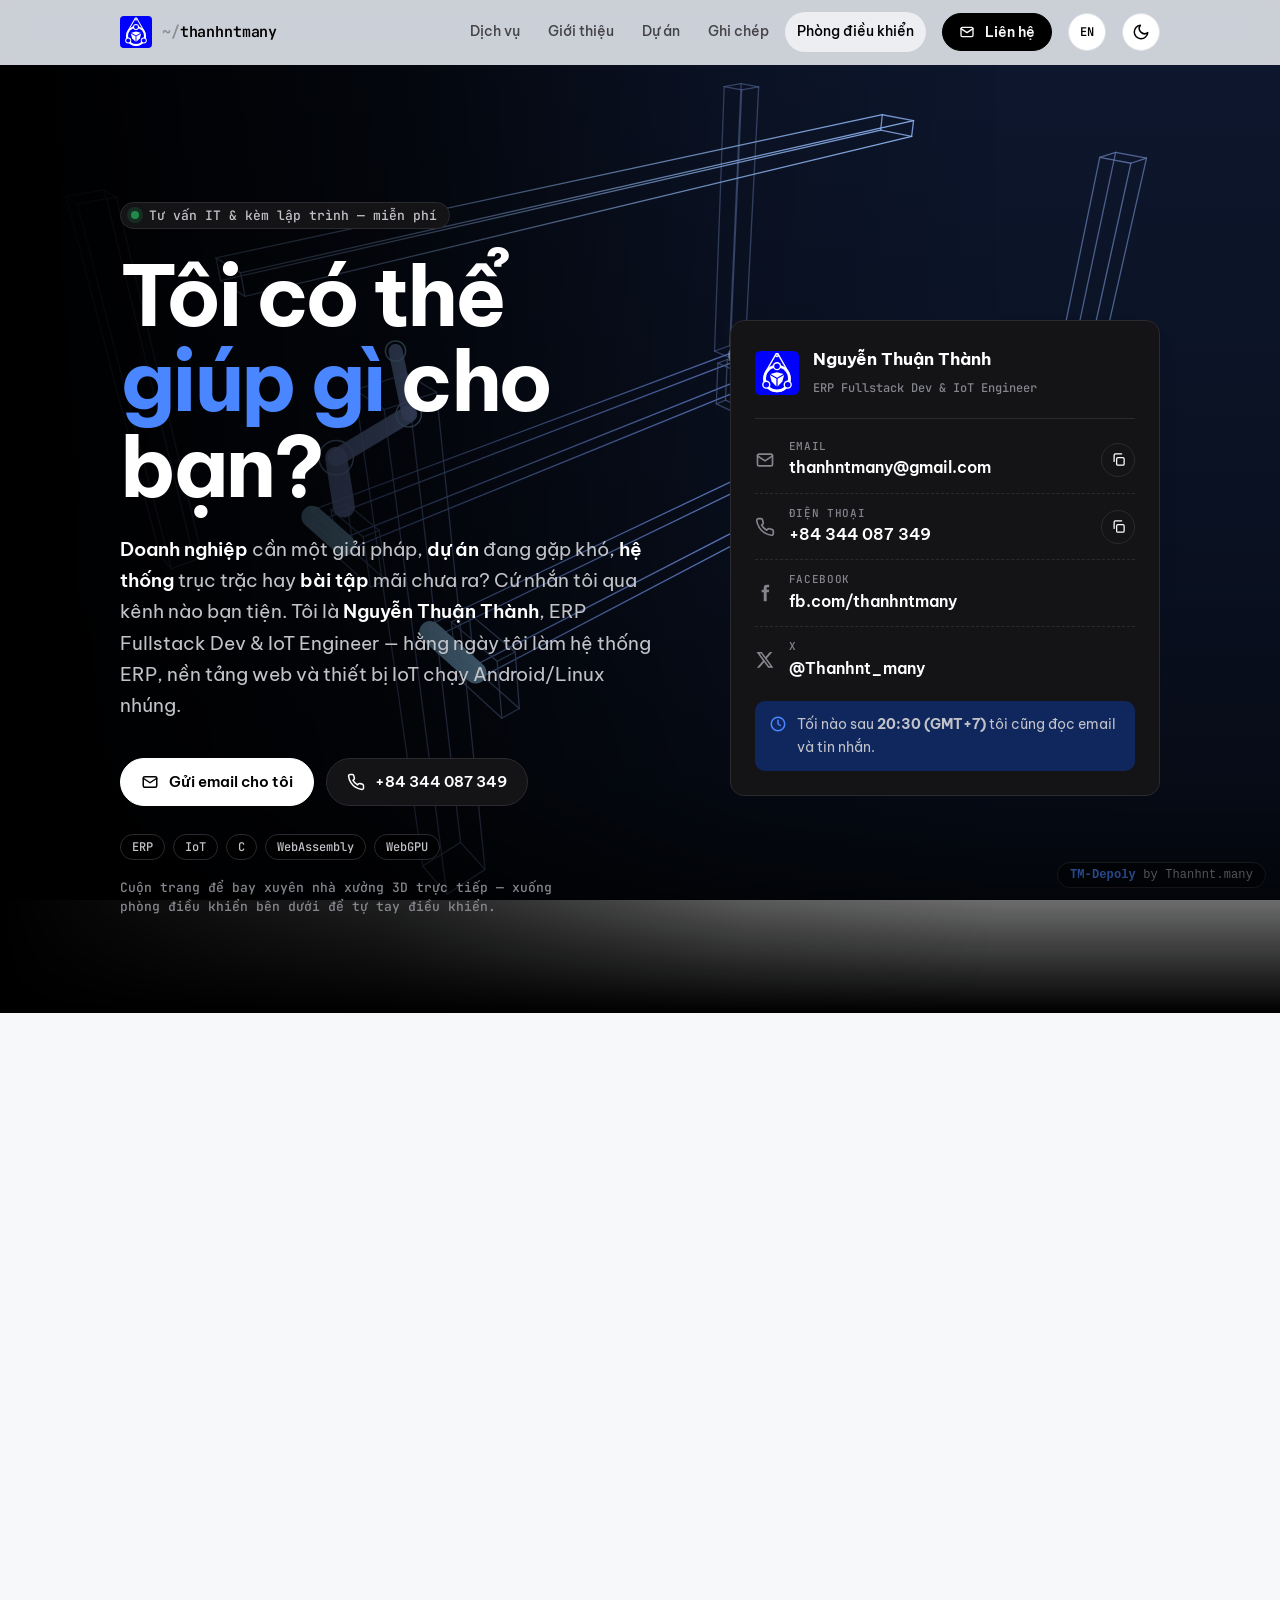
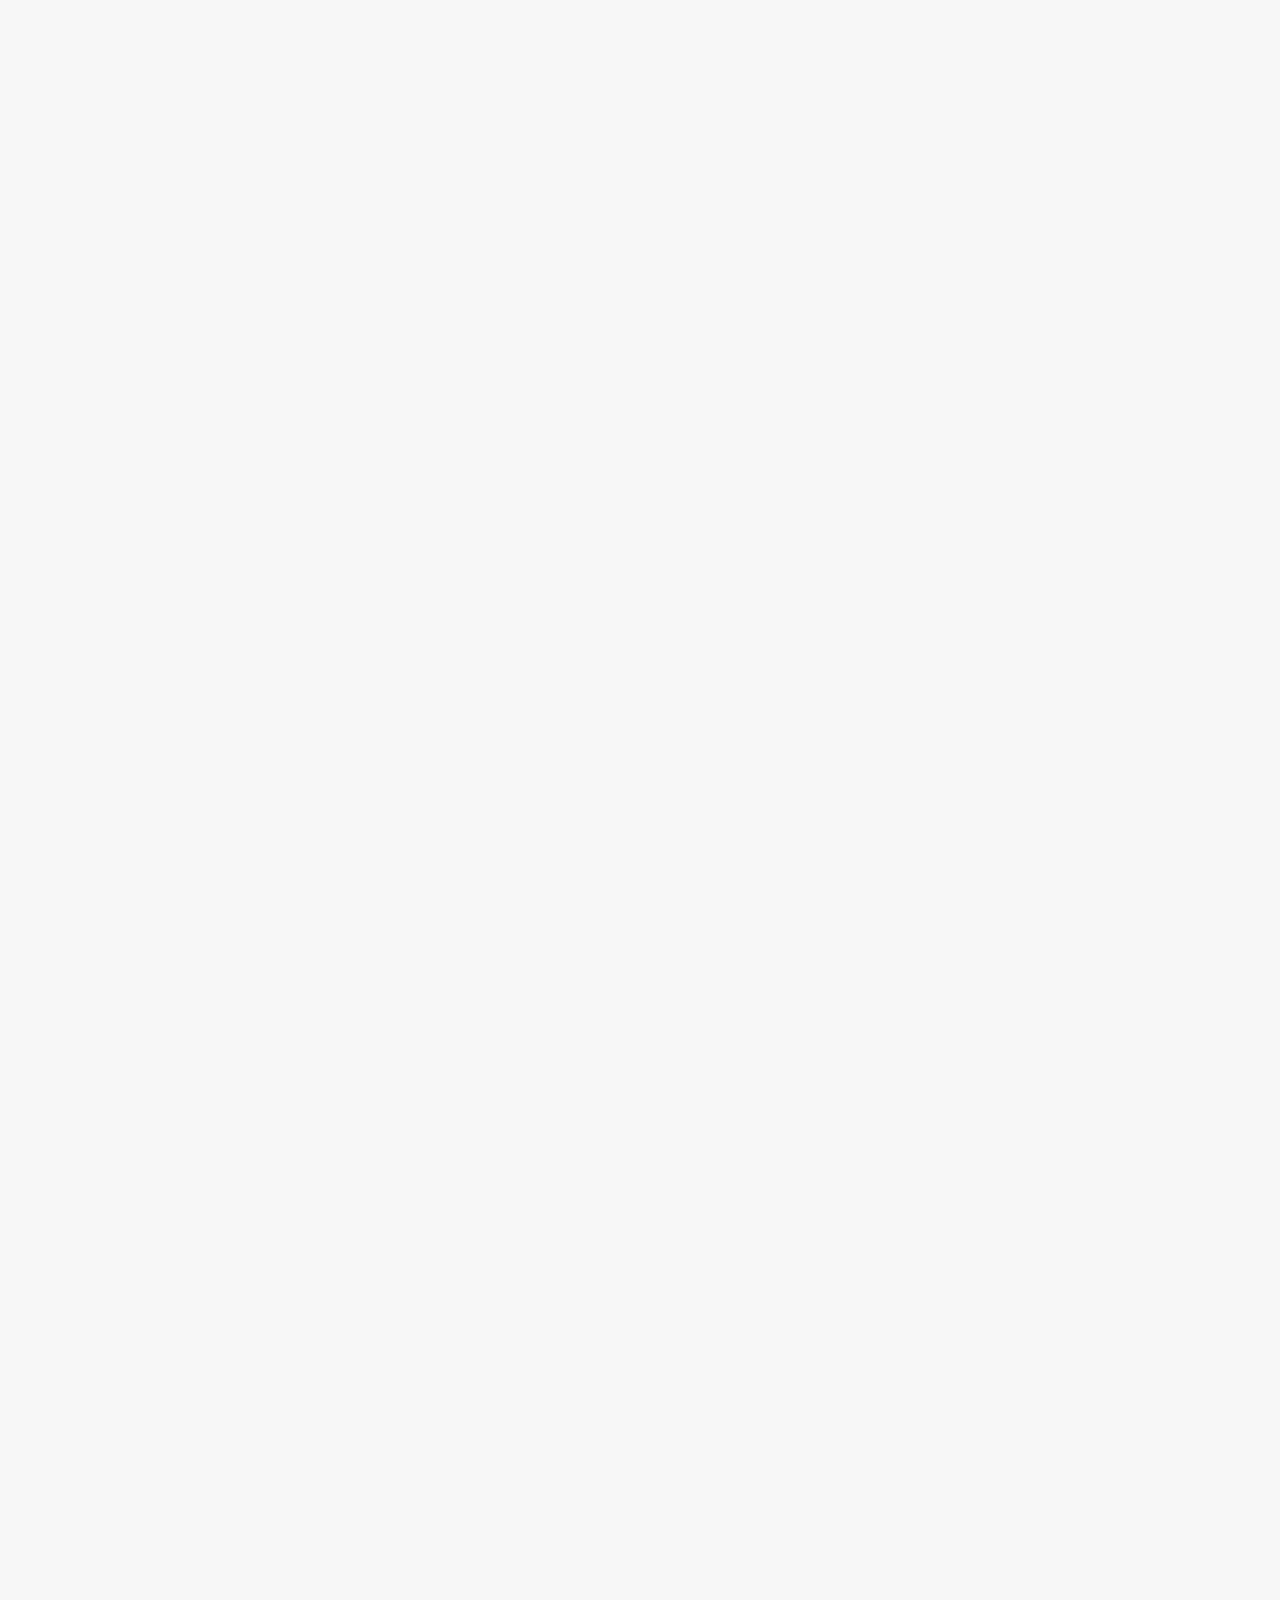
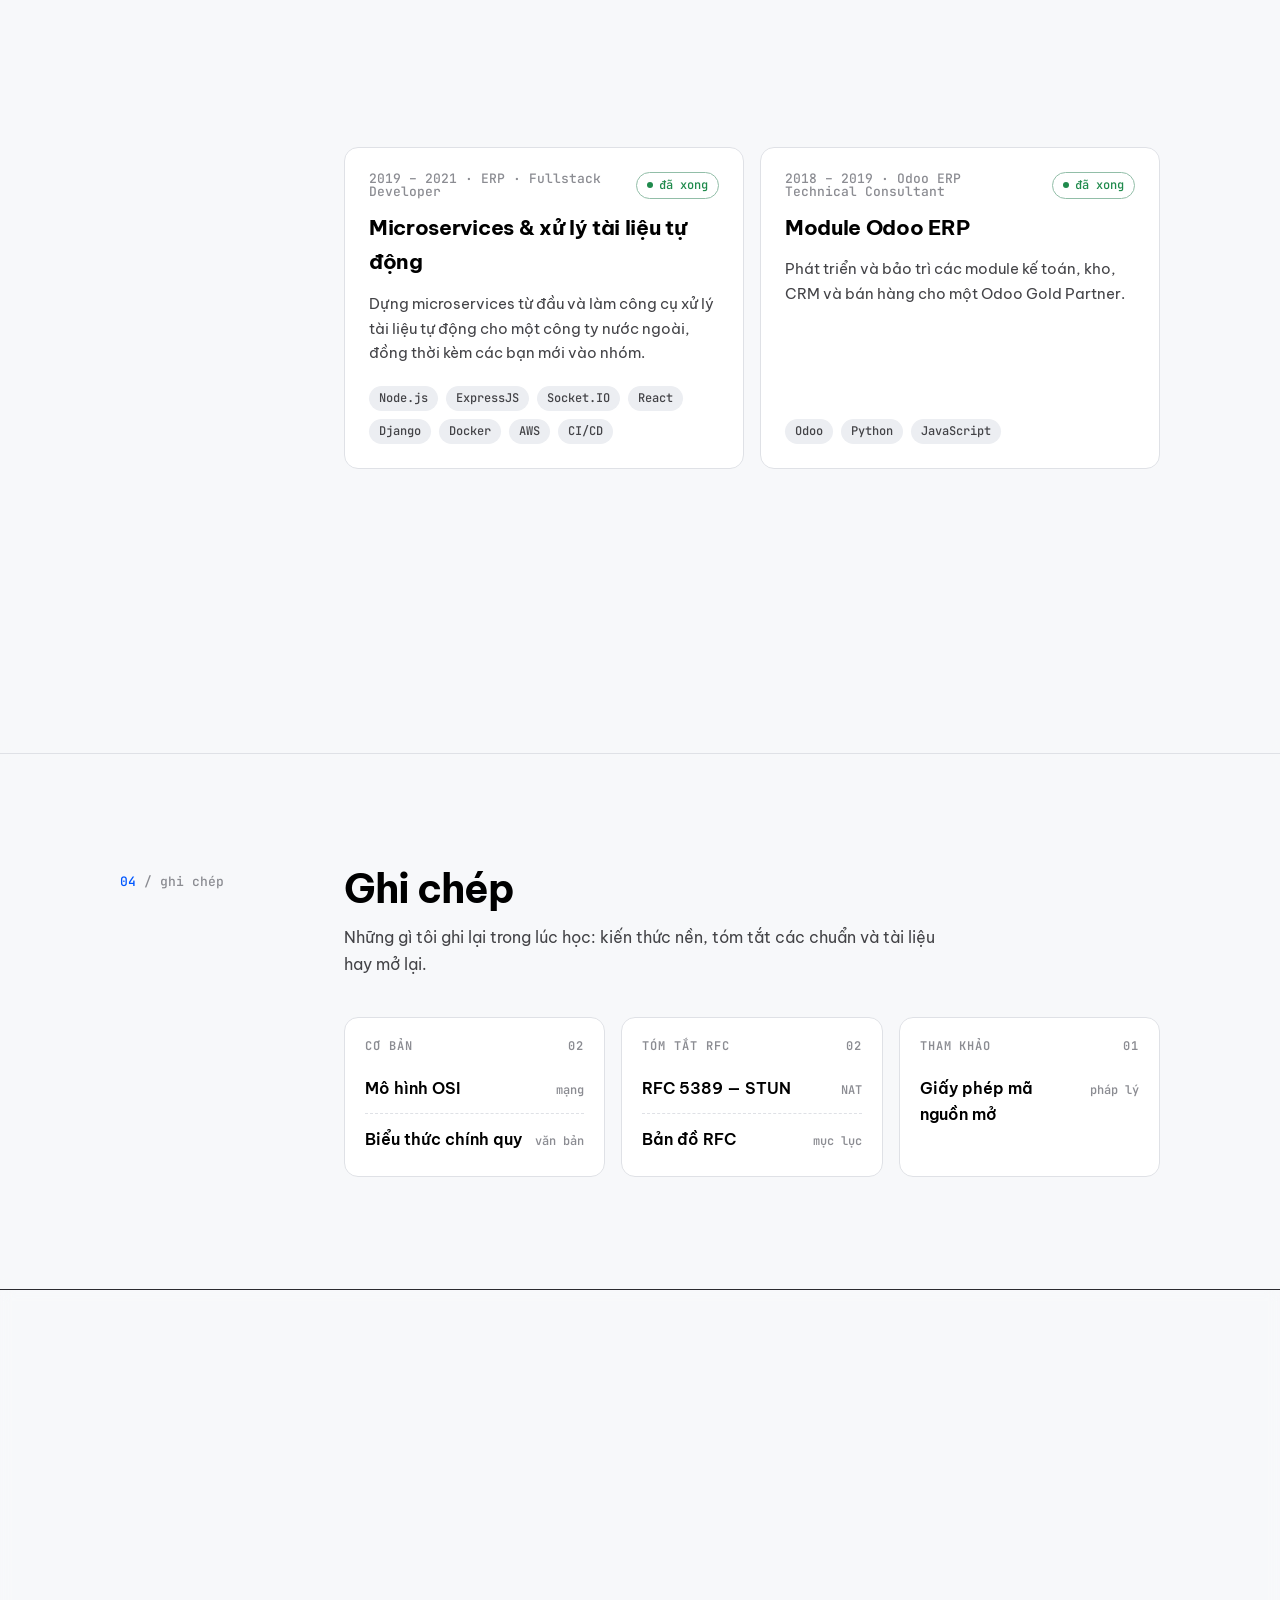
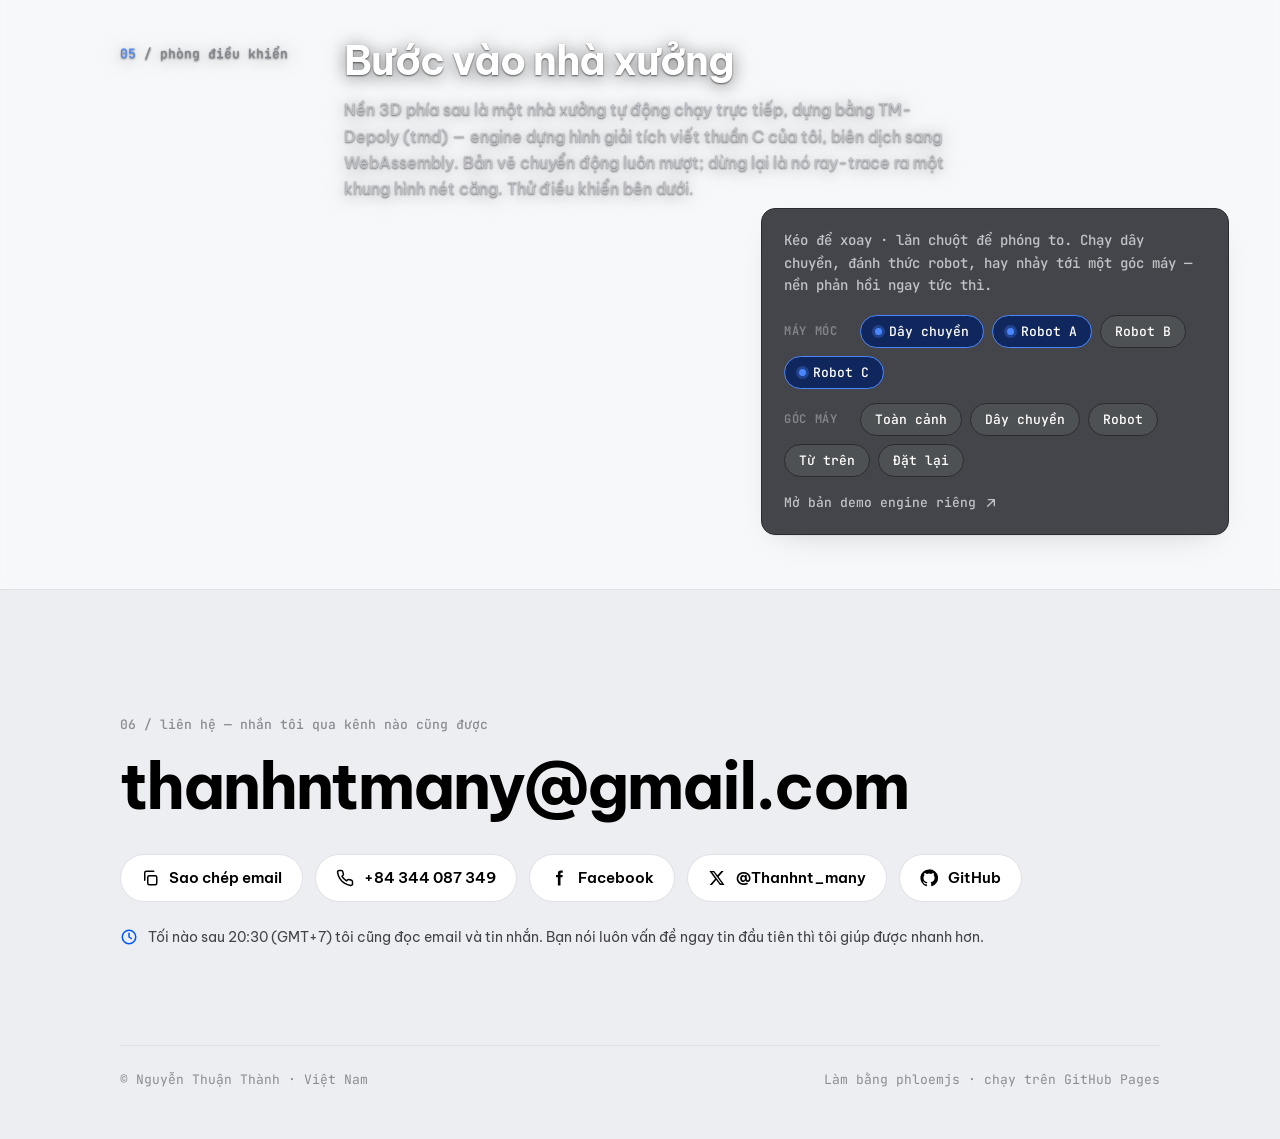
==== commit 7cd542ac: "refactor(theme): restructure i18n and move the theme to static/theme Reorganize the i18n catalogue t" ====
--- a/vi/index.html
+++ b/vi/index.html
@@ -1,45 +1,54 @@
-<!DOCTYPE html><html lang="vi"><head><meta charset="UTF-8"><meta name="viewport" content="width=device-width, initial-scale=1.0"><title>Nguyễn Thuận Thành — ERP Fullstack Dev &amp; IoT Engineer</title><script type="importmap">{"imports": {"www/": "/"}}</script><script type="module" src="/phloe.mjs"></script><meta name="description" content="Mình là Nguyễn Thuận Thành, ERP Fullstack Dev & IoT Engineer ở Việt Nam. Cần tư vấn về ERP (Odoo), hệ thống web, Android/Linux nhúng, IoT hay muốn học lập trình? Cứ nhắn mình, hoàn toàn miễn phí."><meta name="theme-color" content="#f6f3ec"><link rel="icon" href="/favicon.ico" sizes="any"><link rel="icon" type="image/svg+xml" href="/static/themes/thanhntmany/static/logo.svg"><link rel="apple-touch-icon" href="/static/themes/thanhntmany/static/apple-touch-icon.png"><link rel="canonical" href="https://thanhntmany.github.io/vi/"><link rel="alternate" hreflang="en" href="https://thanhntmany.github.io/"><link rel="alternate" hreflang="vi" href="https://thanhntmany.github.io/vi/"><link rel="alternate" hreflang="x-default" href="https://thanhntmany.github.io/"><script>document.documentElement.lang="vi";try{var t=localStorage.getItem("theme");if(t)document.documentElement.setAttribute("data-theme",t)}catch(e){}</script><link rel="preconnect" href="https://fonts.googleapis.com"><link rel="preconnect" href="https://fonts.gstatic.com" crossorigin><link rel="stylesheet" href="https://fonts.googleapis.com/css2?family=Be+Vietnam+Pro:wght@400;500;600;700&family=JetBrains+Mono:wght@400;500;600;700&display=swap"><link rel="stylesheet" href="/static/themes/thanhntmany/static/main.css"><script type="module" src="/static/themes/thanhntmany/main.mjs"></script></head><body><a class="skip" href="#main">Bỏ qua tới nội dung</a>
-
-<header class="topbar" do-active="/static/themes/thanhntmany/cpn/topbar.mjs">
+<!DOCTYPE html><html lang="vi"><head><meta charset="UTF-8"><meta name="viewport" content="width=device-width, initial-scale=1.0"><title>Nguyễn Thuận Thành — ERP Fullstack Dev &amp; IoT Engineer</title><script type="importmap">{"imports": {"www/": "/"}}</script><script type="module" src="/phloe.mjs"></script><meta name="description" content="Tôi là Nguyễn Thuận Thành, ERP Fullstack Dev & IoT Engineer ở Việt Nam. Cần tư vấn về ERP (Odoo), hệ thống web, Android/Linux nhúng, IoT hay muốn học lập trình? Cứ nhắn tôi, hoàn toàn miễn phí."><meta name="theme-color" content="#f7f8fa"><link rel="icon" href="/favicon.ico" sizes="any"><link rel="icon" type="image/svg+xml" href="/static/theme/static/logo.svg"><link rel="apple-touch-icon" href="/static/theme/static/apple-touch-icon.png"><link rel="canonical" href="https://thanhntmany.github.io/vi/"><link rel="alternate" hreflang="en" href="https://thanhntmany.github.io/"><link rel="alternate" hreflang="vi" href="https://thanhntmany.github.io/vi/"><link rel="alternate" hreflang="x-default" href="https://thanhntmany.github.io/"><script>document.documentElement.lang="vi";try{var t=localStorage.getItem("theme");if(t)document.documentElement.setAttribute("data-theme",t)}catch(e){}</script><link rel="preconnect" href="https://fonts.googleapis.com"><link rel="preconnect" href="https://fonts.gstatic.com" crossorigin><link rel="stylesheet" href="https://fonts.googleapis.com/css2?family=Be+Vietnam+Pro:wght@400;500;600;700&family=JetBrains+Mono:wght@400;500;600;700&display=swap"><link rel="stylesheet" href="/static/theme/static/main.css"><script type="module" src="/static/theme/main.mjs"></script></head><body><a class="skip" href="#main"><span data-i18n="common.skip">Bỏ qua tới nội dung</span></a>
+
+<div id="bg3d" class="bg3d lab3d" do-active="/static/theme/cpn/lab3d.mjs" data-eager data-src="/tm-depoly/factory.html" data-title="TM-Depoly — automated robot factory (live 3D)" aria-hidden="true">
+  <img class="lab3d-poster" src="/tm-depoly/poster.png" alt="" loading="eager" fetchpriority="high" width="900" height="600">
+  <div class="lab3d-loader" aria-hidden="true"><span class="lab3d-spinner"></span><span><span data-i18n="lab.loading">Đang dựng 3D trực tiếp…</span></span></div>
+</div>
+
+<header class="topbar" do-active="/static/theme/cpn/topbar.mjs">
   <div class="wrap">
-    <a class="brand" href="#top" aria-label="thanhntmany — trang chủ"><span class="brand-mark"><img class="logo" src="/static/themes/thanhntmany/static/logo.svg" width="64" height="64" alt=""></span><span><span class="brand-tilde">~/</span>thanhntmany</span></a>
-    <nav class="nav" aria-label="Các mục">
-      <a href="#services">Dịch vụ</a>
-      <a href="#about">Giới thiệu</a>
-      <a href="#projects">Dự án</a>
-      <a href="#notebook">Ghi chép</a>
+    <a class="brand" href="#top" aria-label="thanhntmany — trang chủ"><span class="brand-mark"><img class="logo" src="/static/theme/static/logo.svg" width="64" height="64" alt=""></span><span><span class="brand-tilde">~/</span>thanhntmany</span></a>
+    <nav class="nav" aria-label="Các mục" data-i18n-attr="aria-label:nav.sections">
+      <a href="#services"><span data-i18n="nav.services">Dịch vụ</span></a>
+      <a href="#about"><span data-i18n="nav.about">Giới thiệu</span></a>
+      <a href="#projects"><span data-i18n="nav.projects">Dự án</span></a>
+      <a href="#notebook"><span data-i18n="nav.notebook">Ghi chép</span></a>
+      <a href="#lab"><span data-i18n="nav.lab">Phòng điều khiển</span></a>
     </nav>
-    <a class="btn btn-primary btn-sm" href="#contact"><svg viewBox="0 0 24 24" fill="none" stroke="currentColor" stroke-width="2" stroke-linecap="round" stroke-linejoin="round" aria-hidden="true"><rect x="3" y="5" width="18" height="14" rx="2"/><path d="m3 7 9 6 9-6"/></svg><span>Liên hệ</span></a>
-    <a class="icon-btn lang-switch" href="/" hreflang="en" lang="en" aria-label="English" title="English">EN</a>
-    <button class="icon-btn theme-toggle" type="button" aria-label="Bật/tắt chế độ tối" do-active="/static/themes/thanhntmany/cpn/theme-toggle.mjs"><svg class="i-moon" viewBox="0 0 24 24" fill="none" stroke="currentColor" stroke-width="2" stroke-linecap="round" stroke-linejoin="round" aria-hidden="true"><path d="M21 12.8A9 9 0 1 1 11.2 3a7 7 0 0 0 9.8 9.8Z"/></svg><svg class="i-sun" viewBox="0 0 24 24" fill="none" stroke="currentColor" stroke-width="2" stroke-linecap="round" stroke-linejoin="round" aria-hidden="true"><circle cx="12" cy="12" r="4"/><path d="M12 2v2M12 20v2M4.9 4.9l1.4 1.4M17.7 17.7l1.4 1.4M2 12h2M20 12h2M4.9 19.1l1.4-1.4M17.7 6.3l1.4-1.4"/></svg></button>
+    <a class="btn btn-primary btn-sm" href="#contact"><svg viewBox="0 0 24 24" fill="none" stroke="currentColor" stroke-width="2" stroke-linecap="round" stroke-linejoin="round" aria-hidden="true"><rect x="3" y="5" width="18" height="14" rx="2"/><path d="m3 7 9 6 9-6"/></svg><span><span data-i18n="common.cta">Liên hệ</span></span></a>
+    <a class="icon-btn lang-switch" href="/" hreflang="en" lang="en" aria-label="English" title="English" do-active="/static/theme/cpn/i18n.mjs">EN</a>
+    <button class="icon-btn theme-toggle" type="button" aria-label="Bật/tắt chế độ tối" data-i18n-attr="aria-label:common.themeToggle" do-active="/static/theme/cpn/theme-toggle.mjs"><svg class="i-moon" viewBox="0 0 24 24" fill="none" stroke="currentColor" stroke-width="2" stroke-linecap="round" stroke-linejoin="round" aria-hidden="true"><path d="M21 12.8A9 9 0 1 1 11.2 3a7 7 0 0 0 9.8 9.8Z"/></svg><svg class="i-sun" viewBox="0 0 24 24" fill="none" stroke="currentColor" stroke-width="2" stroke-linecap="round" stroke-linejoin="round" aria-hidden="true"><circle cx="12" cy="12" r="4"/><path d="M12 2v2M12 20v2M4.9 4.9l1.4 1.4M17.7 17.7l1.4 1.4M2 12h2M20 12h2M4.9 19.1l1.4-1.4M17.7 6.3l1.4-1.4"/></svg></button>
   </div>
 </header>
 
-<main id="main" do-active="/static/themes/thanhntmany/cpn/reveal.mjs">
+<main id="main" do-active="/static/theme/cpn/reveal.mjs">
   <section class="hero" id="top">
-    <div class="wrap">
-      <div>
-        <span class="eyebrow"><span class="dot"></span>Tư vấn IT & kèm lập trình — miễn phí</span>
-        <h1>Mình có thể <span class="accent">giúp gì</span> cho bạn?</h1>
-        <p class="lede"><b>Doanh nghiệp</b> cần một giải pháp, <b>dự án</b> đang gặp khó, <b>hệ thống</b> trục trặc hay <b>bài tập</b> mãi chưa ra? Cứ nhắn mình qua kênh nào bạn tiện. Mình là <b>Nguyễn Thuận Thành</b>, ERP Fullstack Dev &amp; IoT Engineer — hằng ngày mình làm hệ thống ERP, nền tảng web và thiết bị IoT chạy Android/Linux nhúng.</p>
+    <div class="hero-scrim" aria-hidden="true"></div>
+    <div class="wrap">
+      <div class="hero-copy">
+        <span class="eyebrow"><span class="dot"></span><span data-i18n="hero.eyebrow">Tư vấn IT & kèm lập trình — miễn phí</span></span>
+        <h1><span data-i18n-html="hero.h1">Tôi có thể <span class="accent">giúp gì</span> cho bạn?</span></h1>
+        <p class="lede"><span data-i18n-html="hero.lede"><b>Doanh nghiệp</b> cần một giải pháp, <b>dự án</b> đang gặp khó, <b>hệ thống</b> trục trặc hay <b>bài tập</b> mãi chưa ra? Cứ nhắn tôi qua kênh nào bạn tiện. Tôi là <b>Nguyễn Thuận Thành</b>, ERP Fullstack Dev &amp; IoT Engineer — hằng ngày tôi làm hệ thống ERP, nền tảng web và thiết bị IoT chạy Android/Linux nhúng.</span></p>
         <div class="actions">
-          <a class="btn btn-primary" href="mailto:thanhntmany@gmail.com"><svg viewBox="0 0 24 24" fill="none" stroke="currentColor" stroke-width="2" stroke-linecap="round" stroke-linejoin="round" aria-hidden="true"><rect x="3" y="5" width="18" height="14" rx="2"/><path d="m3 7 9 6 9-6"/></svg>Gửi email cho mình</a>
+          <a class="btn btn-primary" href="mailto:thanhntmany@gmail.com"><svg viewBox="0 0 24 24" fill="none" stroke="currentColor" stroke-width="2" stroke-linecap="round" stroke-linejoin="round" aria-hidden="true"><rect x="3" y="5" width="18" height="14" rx="2"/><path d="m3 7 9 6 9-6"/></svg><span data-i18n="hero.email">Gửi email cho tôi</span></a>
           <a class="btn" href="tel:+84344087349"><svg viewBox="0 0 24 24" fill="none" stroke="currentColor" stroke-width="2" stroke-linecap="round" stroke-linejoin="round" aria-hidden="true"><path d="M22 16.9v3a2 2 0 0 1-2.2 2 19.8 19.8 0 0 1-8.6-3.1 19.5 19.5 0 0 1-6-6A19.8 19.8 0 0 1 2.1 4.2 2 2 0 0 1 4.1 2h3a2 2 0 0 1 2 1.7c.1.9.4 1.8.7 2.7a2 2 0 0 1-.5 2.1L8 9.8a16 16 0 0 0 6 6l1.3-1.3a2 2 0 0 1 2.1-.4c.9.3 1.8.6 2.7.7a2 2 0 0 1 1.7 2z"/></svg>+84 344 087 349</a>
         </div>
-      </div>
-
-      <aside class="reach" id="contact-card" aria-label="Liên hệ">
+        <ul class="hero-tech"><li><span data-i18n="hero.tech.0">ERP</span></li><li><span data-i18n="hero.tech.1">IoT</span></li><li><span data-i18n="hero.tech.2">C</span></li><li><span data-i18n="hero.tech.3">WebAssembly</span></li><li><span data-i18n="hero.tech.4">WebGPU</span></li></ul>
+        <p class="hero-hint"><span data-i18n="hero.hint3d">Cuộn trang để bay xuyên nhà xưởng 3D trực tiếp — xuống phòng điều khiển bên dưới để tự tay điều khiển.</span></p>
+      </div>
+
+      <aside class="reach" id="contact-card" aria-label="Liên hệ" data-i18n-attr="aria-label:hero.contact">
         <div class="reach-head">
-          <span class="brand-mark"><img class="logo" src="/static/themes/thanhntmany/static/logo.svg" width="64" height="64" alt=""></span>
+          <span class="brand-mark"><img class="logo" src="/static/theme/static/logo.svg" width="64" height="64" alt=""></span>
           <div><b>Nguyễn Thuận Thành</b><small>ERP Fullstack Dev &amp; IoT Engineer</small></div>
         </div>
         <ul class="channels">
-          <li><a href="mailto:thanhntmany@gmail.com"><svg viewBox="0 0 24 24" fill="none" stroke="currentColor" stroke-width="2" stroke-linecap="round" stroke-linejoin="round" aria-hidden="true"><rect x="3" y="5" width="18" height="14" rx="2"/><path d="m3 7 9 6 9-6"/></svg><span><small>Email</small>thanhntmany@gmail.com</span></a><button class="icon-btn" type="button" aria-label="Sao chép email" data-copy="thanhntmany@gmail.com" data-copied="Đã sao chép" do-active="/static/themes/thanhntmany/cpn/copy.mjs"><svg viewBox="0 0 24 24" fill="none" stroke="currentColor" stroke-width="2" stroke-linecap="round" stroke-linejoin="round" aria-hidden="true"><rect x="9" y="9" width="12" height="12" rx="2"/><path d="M5 15V5a2 2 0 0 1 2-2h10"/></svg></button></li>
-          <li><a href="tel:+84344087349"><svg viewBox="0 0 24 24" fill="none" stroke="currentColor" stroke-width="2" stroke-linecap="round" stroke-linejoin="round" aria-hidden="true"><path d="M22 16.9v3a2 2 0 0 1-2.2 2 19.8 19.8 0 0 1-8.6-3.1 19.5 19.5 0 0 1-6-6A19.8 19.8 0 0 1 2.1 4.2 2 2 0 0 1 4.1 2h3a2 2 0 0 1 2 1.7c.1.9.4 1.8.7 2.7a2 2 0 0 1-.5 2.1L8 9.8a16 16 0 0 0 6 6l1.3-1.3a2 2 0 0 1 2.1-.4c.9.3 1.8.6 2.7.7a2 2 0 0 1 1.7 2z"/></svg><span><small>Điện thoại</small>+84 344 087 349</span></a><button class="icon-btn" type="button" aria-label="Sao chép điện thoại" data-copy="+84 344 087 349" data-copied="Đã sao chép" do-active="/static/themes/thanhntmany/cpn/copy.mjs"><svg viewBox="0 0 24 24" fill="none" stroke="currentColor" stroke-width="2" stroke-linecap="round" stroke-linejoin="round" aria-hidden="true"><rect x="9" y="9" width="12" height="12" rx="2"/><path d="M5 15V5a2 2 0 0 1 2-2h10"/></svg></button></li>
-          <li><a href="https://fb.com/thanhntmany" target="_blank" rel="noopener"><svg viewBox="0 0 24 24" fill="currentColor" aria-hidden="true"><path d="M14 8V6.2c0-.8.2-1.2 1.4-1.2H17V2h-2.6C11.6 2 10.5 3.4 10.5 5.9V8H8v3h2.5v11H14V11h2.6l.4-3z"/></svg><span><small>Facebook</small>fb.com/thanhntmany</span></a></li>
-          <li><a href="https://twitter.com/Thanhnt_many" target="_blank" rel="noopener"><svg viewBox="0 0 24 24" fill="currentColor" aria-hidden="true"><path d="M17.8 2.5h3.1l-6.8 7.8 8 10.9h-6.3l-4.9-6.4-5.6 6.4H2.2l7.3-8.3L1.8 2.5h6.4l4.4 5.9zm-1.1 16.8h1.7L7.4 4.3H5.6z"/></svg><span><small>X</small>@Thanhnt_many</span></a></li>
+          <li><a href="mailto:thanhntmany@gmail.com"><svg viewBox="0 0 24 24" fill="none" stroke="currentColor" stroke-width="2" stroke-linecap="round" stroke-linejoin="round" aria-hidden="true"><rect x="3" y="5" width="18" height="14" rx="2"/><path d="m3 7 9 6 9-6"/></svg><span><small><span data-i18n="channel.0.label">Email</span></small>thanhntmany@gmail.com</span></a><button class="icon-btn" type="button" aria-label="Sao chép email" data-copy="thanhntmany@gmail.com" data-copied="Đã sao chép" do-active="/static/theme/cpn/copy.mjs"><svg viewBox="0 0 24 24" fill="none" stroke="currentColor" stroke-width="2" stroke-linecap="round" stroke-linejoin="round" aria-hidden="true"><rect x="9" y="9" width="12" height="12" rx="2"/><path d="M5 15V5a2 2 0 0 1 2-2h10"/></svg></button></li>
+          <li><a href="tel:+84344087349"><svg viewBox="0 0 24 24" fill="none" stroke="currentColor" stroke-width="2" stroke-linecap="round" stroke-linejoin="round" aria-hidden="true"><path d="M22 16.9v3a2 2 0 0 1-2.2 2 19.8 19.8 0 0 1-8.6-3.1 19.5 19.5 0 0 1-6-6A19.8 19.8 0 0 1 2.1 4.2 2 2 0 0 1 4.1 2h3a2 2 0 0 1 2 1.7c.1.9.4 1.8.7 2.7a2 2 0 0 1-.5 2.1L8 9.8a16 16 0 0 0 6 6l1.3-1.3a2 2 0 0 1 2.1-.4c.9.3 1.8.6 2.7.7a2 2 0 0 1 1.7 2z"/></svg><span><small><span data-i18n="channel.1.label">Điện thoại</span></small>+84 344 087 349</span></a><button class="icon-btn" type="button" aria-label="Sao chép điện thoại" data-copy="+84 344 087 349" data-copied="Đã sao chép" do-active="/static/theme/cpn/copy.mjs"><svg viewBox="0 0 24 24" fill="none" stroke="currentColor" stroke-width="2" stroke-linecap="round" stroke-linejoin="round" aria-hidden="true"><rect x="9" y="9" width="12" height="12" rx="2"/><path d="M5 15V5a2 2 0 0 1 2-2h10"/></svg></button></li>
+          <li><a href="https://fb.com/thanhntmany" target="_blank" rel="noopener"><svg viewBox="0 0 24 24" fill="currentColor" aria-hidden="true"><path d="M14 8V6.2c0-.8.2-1.2 1.4-1.2H17V2h-2.6C11.6 2 10.5 3.4 10.5 5.9V8H8v3h2.5v11H14V11h2.6l.4-3z"/></svg><span><small><span data-i18n="channel.2.label">Facebook</span></small>fb.com/thanhntmany</span></a></li>
+          <li><a href="https://twitter.com/Thanhnt_many" target="_blank" rel="noopener"><svg viewBox="0 0 24 24" fill="currentColor" aria-hidden="true"><path d="M17.8 2.5h3.1l-6.8 7.8 8 10.9h-6.3l-4.9-6.4-5.6 6.4H2.2l7.3-8.3L1.8 2.5h6.4l4.4 5.9zm-1.1 16.8h1.7L7.4 4.3H5.6z"/></svg><span><small><span data-i18n="channel.3.label">X</span></small>@Thanhnt_many</span></a></li>
         </ul>
-        <p class="reach-note"><svg viewBox="0 0 24 24" fill="none" stroke="currentColor" stroke-width="2" stroke-linecap="round" stroke-linejoin="round" aria-hidden="true"><circle cx="12" cy="12" r="9"/><path d="M12 7v5l3 2"/></svg><span>Tối nào sau <b>20:30 (GMT+7)</b> mình cũng đọc email và tin nhắn.</span></p>
+        <p class="reach-note"><svg viewBox="0 0 24 24" fill="none" stroke="currentColor" stroke-width="2" stroke-linecap="round" stroke-linejoin="round" aria-hidden="true"><circle cx="12" cy="12" r="9"/><path d="M12 7v5l3 2"/></svg><span><span data-i18n-html="hero.note">Tối nào sau <b>20:30 (GMT+7)</b> tôi cũng đọc email và tin nhắn.</span></span></p>
       </aside>
     </div>
   </section>
@@ -47,50 +56,50 @@
   <section class="section" id="services">
     <div class="wrap">
       <div class="section-head reveal">
-        <div class="section-num"><b>01</b> / dịch vụ</div>
-        <div>
-          <h2>Hai việc mình giúp được, đều miễn phí</h2>
-          <p class="section-sub">Bạn cứ kể rõ đang vướng ở đâu, mình sẽ cùng bạn tìm cách gỡ. Đừng ngại hỏi!</p>
+        <div class="section-num"><b>01</b> / <span data-i18n="num.services">dịch vụ</span></div>
+        <div>
+          <h2><span data-i18n="services.h2">Hai việc tôi giúp được, đều miễn phí</span></h2>
+          <p class="section-sub"><span data-i18n="services.sub">Bạn cứ kể rõ đang vướng ở đâu, tôi sẽ cùng bạn tìm cách gỡ. Đừng ngại hỏi!</span></p>
         </div>
       </div>
       <div class="section-body">
         <div class="services">
           <div class="service reveal">
             <span class="service-num">A</span>
-            <h3>Tư vấn giải pháp IT <span class="status live">miễn phí</span></h3>
-            <p>Chuyện kinh doanh, dự án, sự cố kỹ thuật hay bài tập — bạn đang cần gì cứ nói, mình sẽ cùng bạn tìm hướng đi phù hợp. Mấy mảng mình làm nhiều:</p>
-            <ul class="chips" aria-label="Lĩnh vực"><li>ERP trên Odoo</li><li>Hệ thống web & microservices</li><li>LMS</li><li>Tích hợp GIS</li><li>Android & Linux nhúng</li><li>IoT & hệ thống điều khiển</li></ul>
-            <a class="btn btn-primary" href="mailto:thanhntmany@gmail.com?subject=T%C6%B0%20v%E1%BA%A5n%20gi%E1%BA%A3i%20ph%C3%A1p"><svg viewBox="0 0 24 24" fill="none" stroke="currentColor" stroke-width="2" stroke-linecap="round" stroke-linejoin="round" aria-hidden="true"><rect x="3" y="5" width="18" height="14" rx="2"/><path d="m3 7 9 6 9-6"/></svg>Kể mình nghe vấn đề</a>
+            <h3><span data-i18n="services.consulting.h3">Tư vấn giải pháp IT</span> <span class="status live"><span data-i18n="common.free">miễn phí</span></span></h3>
+            <p><span data-i18n="services.consulting.p">Chuyện kinh doanh, dự án, sự cố kỹ thuật hay bài tập — bạn đang cần gì cứ nói, tôi sẽ cùng bạn tìm hướng đi phù hợp. Mấy mảng tôi làm nhiều:</span></p>
+            <ul class="chips" aria-label="Lĩnh vực" data-i18n-attr="aria-label:services.consulting.areasLabel"><li><span data-i18n="services.consulting.areas.0">ERP trên Odoo</span></li><li><span data-i18n="services.consulting.areas.1">Hệ thống web & microservices</span></li><li><span data-i18n="services.consulting.areas.2">LMS</span></li><li><span data-i18n="services.consulting.areas.3">Tích hợp GIS</span></li><li><span data-i18n="services.consulting.areas.4">Android & Linux nhúng</span></li><li><span data-i18n="services.consulting.areas.5">IoT & hệ thống điều khiển</span></li></ul>
+            <a class="btn btn-primary" href="mailto:thanhntmany@gmail.com?subject=T%C6%B0%20v%E1%BA%A5n%20gi%E1%BA%A3i%20ph%C3%A1p"><svg viewBox="0 0 24 24" fill="none" stroke="currentColor" stroke-width="2" stroke-linecap="round" stroke-linejoin="round" aria-hidden="true"><rect x="3" y="5" width="18" height="14" rx="2"/><path d="m3 7 9 6 9-6"/></svg><span data-i18n="services.consulting.btn">Kể tôi nghe vấn đề</span></a>
           </div>
           <div class="service reveal">
             <span class="service-num">B</span>
-            <h3>Kèm lập trình <span class="status live">miễn phí</span></h3>
-            <p>Dành cho đồng nghiệp, bạn bè và bất cứ ai muốn học. Tối nào sau 20:30 (GMT+7) mình cũng đọc tin nhắn và mở buổi hướng dẫn. Bạn nhắn bằng thứ tiếng nào dưới đây cũng được:</p>
-            <ul class="langs" aria-label="Ngôn ngữ mình trả lời được"><li>English</li><li>Tiếng Việt</li><li>中文</li><li>Deutsch</li><li>Français</li><li>日本語</li><li>한국어</li><li>Русский</li></ul>
-            <p class="service-fine">…thứ tiếng khác thì dùng công cụ dịch cũng không sao.</p>
-            <a class="btn" href="https://fb.com/thanhntmany" target="_blank" rel="noopener"><svg viewBox="0 0 24 24" fill="currentColor" aria-hidden="true"><path d="M14 8V6.2c0-.8.2-1.2 1.4-1.2H17V2h-2.6C11.6 2 10.5 3.4 10.5 5.9V8H8v3h2.5v11H14V11h2.6l.4-3z"/></svg>Nhắn mình qua Facebook</a>
+            <h3><span data-i18n="services.mentoring.h3">Kèm lập trình</span> <span class="status live"><span data-i18n="common.free">miễn phí</span></span></h3>
+            <p><span data-i18n="services.mentoring.p">Dành cho đồng nghiệp, bạn bè và bất cứ ai muốn học. Tối nào sau 20:30 (GMT+7) tôi cũng đọc tin nhắn và mở buổi hướng dẫn. Bạn nhắn bằng thứ tiếng nào dưới đây cũng được:</span></p>
+            <ul class="langs" aria-label="Ngôn ngữ tôi trả lời được" data-i18n-attr="aria-label:services.mentoring.langsLabel"><li>English</li><li>Tiếng Việt</li><li>中文</li><li>Deutsch</li><li>Français</li><li>日本語</li><li>한국어</li><li>Русский</li></ul>
+            <p class="service-fine"><span data-i18n="services.mentoring.fine">…thứ tiếng khác thì dùng công cụ dịch cũng không sao.</span></p>
+            <a class="btn" href="https://fb.com/thanhntmany" target="_blank" rel="noopener"><svg viewBox="0 0 24 24" fill="currentColor" aria-hidden="true"><path d="M14 8V6.2c0-.8.2-1.2 1.4-1.2H17V2h-2.6C11.6 2 10.5 3.4 10.5 5.9V8H8v3h2.5v11H14V11h2.6l.4-3z"/></svg><span data-i18n="services.mentoring.btn">Nhắn tôi qua Facebook</span></a>
           </div>
         </div>
 
         <div class="focus reveal">
-          <h3>Vào thẳng vấn đề giúp mình nhé</h3>
+          <h3><span data-i18n="services.focus.h3">Vào thẳng vấn đề giúp tôi nhé</span></h3>
           <div class="chats">
             <div class="chat chat-do">
-              <p class="chat-label">✅ Nên</p>
-              <div class="msg-row you"><div><small class="who">Bạn</small><p class="msg you">Chào bạn, mình đang bị kẹt ở … Cụ thể là …</p></div></div>
-              <p class="wait">chờ…</p>
-              <div class="msg-row me"><span class="avatar"><img class="logo" src="/static/themes/thanhntmany/static/logo.svg" width="64" height="64" alt=""></span><div><small class="who">Thành</small><p class="msg me">Ok, mình hiểu rồi. Bạn thử làm thế này nhé: …</p></div></div>
+              <p class="chat-label"><span data-i18n="services.focus.do">✅ Nên</span></p>
+              <div class="msg-row you"><div><small class="who"><span data-i18n="services.focus.you">Bạn</span></small><p class="msg you"><span data-i18n="services.focus.doAsk">Chào bạn, tôi đang bị kẹt ở … Cụ thể là …</span></p></div></div>
+              <p class="wait"><span data-i18n="services.focus.wait">chờ…</span></p>
+              <div class="msg-row me"><span class="avatar"><img class="logo" src="/static/theme/static/logo.svg" width="64" height="64" alt=""></span><div><small class="who"><span data-i18n="services.focus.me">Thành</span></small><p class="msg me"><span data-i18n="services.focus.answer">Ok, tôi hiểu rồi. Bạn thử làm thế này nhé: …</span></p></div></div>
             </div>
             <div class="chat chat-dont">
-              <p class="chat-label">❌ Không nên</p>
-              <div class="msg-row you"><div><small class="who">Bạn</small><p class="msg you">Chào bạn.</p></div></div>
-              <p class="wait">chờ…</p>
-              <div class="msg-row me"><span class="avatar"><img class="logo" src="/static/themes/thanhntmany/static/logo.svg" width="64" height="64" alt=""></span><div><small class="who">Thành</small><p class="msg me">Chào bạn, tôi có thể giúp gì cho bạn?</p></div></div>
-              <p class="wait">chờ…</p>
-              <div class="msg-row you"><div><small class="who">Bạn</small><p class="msg you">À, chuyện là …</p></div></div>
-              <p class="wait">chờ…</p>
-              <div class="msg-row me"><span class="avatar"><img class="logo" src="/static/themes/thanhntmany/static/logo.svg" width="64" height="64" alt=""></span><div><small class="who">Thành</small><p class="msg me">Ok, mình hiểu rồi. Bạn thử làm thế này nhé: …</p></div></div>
-              <p class="wait">…thế là hết một buổi tối</p>
+              <p class="chat-label"><span data-i18n="services.focus.dont">❌ Không nên</span></p>
+              <div class="msg-row you"><div><small class="who"><span data-i18n="services.focus.you">Bạn</span></small><p class="msg you"><span data-i18n="services.focus.hi">Chào bạn.</span></p></div></div>
+              <p class="wait"><span data-i18n="services.focus.wait">chờ…</span></p>
+              <div class="msg-row me"><span class="avatar"><img class="logo" src="/static/theme/static/logo.svg" width="64" height="64" alt=""></span><div><small class="who"><span data-i18n="services.focus.me">Thành</span></small><p class="msg me"><span data-i18n="services.focus.hiBack">Chào bạn, tôi có thể giúp gì cho bạn?</span></p></div></div>
+              <p class="wait"><span data-i18n="services.focus.wait">chờ…</span></p>
+              <div class="msg-row you"><div><small class="who"><span data-i18n="services.focus.you">Bạn</span></small><p class="msg you"><span data-i18n="services.focus.late">À, chuyện là …</span></p></div></div>
+              <p class="wait"><span data-i18n="services.focus.wait">chờ…</span></p>
+              <div class="msg-row me"><span class="avatar"><img class="logo" src="/static/theme/static/logo.svg" width="64" height="64" alt=""></span><div><small class="who"><span data-i18n="services.focus.me">Thành</span></small><p class="msg me"><span data-i18n="services.focus.answer">Ok, tôi hiểu rồi. Bạn thử làm thế này nhé: …</span></p></div></div>
+              <p class="wait"><span data-i18n="services.focus.evening">…thế là hết một buổi tối</span></p>
             </div>
           </div>
         </div>
@@ -101,30 +110,30 @@
   <section class="section" id="about">
     <div class="wrap">
       <div class="section-head reveal">
-        <div class="section-num"><b>02</b> / giới thiệu</div>
-        <div>
-          <h2>Dùng công nghệ để công việc và cuộc sống dễ dàng hơn</h2>
-          <p class="section-sub">Mình bắt đầu viết code bằng hợp ngữ (MASM) từ năm 10 tuổi, nên quen nhìn hệ thống từ tầng thấp nhất và lúc nào cũng tìm cách tối ưu. Từ 2018 tới nay, mình làm hệ thống ERP, microservices, dẫn dắt đội nhóm và dựng nhiều hệ thống từ con số 0. Giờ mình làm cả ERP lẫn IoT, và đang hướng tới vai trò solution architect.</p>
+        <div class="section-num"><b>02</b> / <span data-i18n="num.about">giới thiệu</span></div>
+        <div>
+          <h2><span data-i18n="about.h2">Dùng công nghệ để công việc và cuộc sống dễ dàng hơn</span></h2>
+          <p class="section-sub"><span data-i18n="about.sub">Tôi bắt đầu viết code bằng hợp ngữ (MASM) từ năm 10 tuổi, nên quen nhìn hệ thống từ tầng thấp nhất và lúc nào cũng tìm cách tối ưu. Từ 2018 tới nay, tôi làm hệ thống ERP, microservices, dẫn dắt đội nhóm và dựng nhiều hệ thống từ con số 0. Giờ tôi làm cả ERP lẫn IoT, và đang hướng tới vai trò solution architect.</span></p>
         </div>
       </div>
       <div class="section-body">
         <div class="about">
           <ol class="timeline reveal">
-            <li><span class="tl-when">Hiện tại</span><div><b>ERP Fullstack Dev & IoT Engineer</b><p>Chủ yếu tuỳ biến hệ điều hành Android và Linux nhúng cho thiết bị, kèm theo hệ thống điều khiển, app Android và firmware ESP32.</p></div></li>
-            <li><span class="tl-when">2024 – nay</span><div><b>Project Manager · Team Lead</b><p>Lập đội và dẫn dắt dự án LMS làm riêng cho một khách hàng Hàn Quốc trên Odoo 17 và ExpressJS, thiết kế kiến trúc để hệ thống chịu tải tốt và dễ mở rộng.</p></div></li>
-            <li><span class="tl-when">2023 – 2024</span><div><b>Team Lead · Nhóm freelance</b><p>Làm giải pháp quản lý cho các doanh nghiệp vừa và nhỏ, trong đó có hệ thống quản lý cấp thoát nước kết hợp Odoo 16 với ArcGIS.</p></div></li>
-            <li><span class="tl-when">2021 – 2023</span><div><b>Chiến sĩ thông tin · Nghĩa vụ quân sự</b><p>Vận hành thông tin liên lạc vô tuyến, bảo trì hệ thống máy tính và hạ tầng dữ liệu chạy Microsoft SQL Server.</p></div></li>
-            <li><span class="tl-when">2019 – 2021</span><div><b>ERP · Fullstack Developer</b><p>Dựng microservices từ đầu, làm công cụ xử lý tài liệu tự động, đồng thời kèm các bạn mới vào nhóm.</p></div></li>
-            <li><span class="tl-when">2018 – 2019</span><div><b>Odoo ERP Technical Consultant</b><p>Phát triển và bảo trì các module Kế toán, Kho, CRM và Bán hàng.</p></div></li>
-            <li><span class="tl-when">2017 – 2019</span><div><b>Cử nhân</b><p>Đại học Kinh tế TP. Hồ Chí Minh.</p></div></li>
-            <li><span class="tl-when">2008</span><div><b>Dòng code đầu tiên</b><p>Bắt đầu với hợp ngữ (MASM32) và C, mày mò mổ xẻ phần mềm và truy tới tận gốc của lỗi.</p></div></li>
+            <li><span class="tl-when"><span data-i18n="about.timeline.0.when">Hiện tại</span></span><div><b><span data-i18n="about.timeline.0.role">ERP Fullstack Dev & IoT Engineer</span></b><p><span data-i18n="about.timeline.0.what">Chủ yếu tuỳ biến hệ điều hành Android và Linux nhúng cho thiết bị, kèm theo hệ thống điều khiển, app Android và firmware ESP32.</span></p></div></li>
+            <li><span class="tl-when"><span data-i18n="about.timeline.1.when">2024 – nay</span></span><div><b><span data-i18n="about.timeline.1.role">Project Manager · Team Lead</span></b><p><span data-i18n="about.timeline.1.what">Lập đội và dẫn dắt dự án LMS làm riêng cho một khách hàng Hàn Quốc trên Odoo 17 và ExpressJS, thiết kế kiến trúc để hệ thống chịu tải tốt và dễ mở rộng.</span></p></div></li>
+            <li><span class="tl-when"><span data-i18n="about.timeline.2.when">2023 – 2024</span></span><div><b><span data-i18n="about.timeline.2.role">Team Lead · Nhóm freelance</span></b><p><span data-i18n="about.timeline.2.what">Làm giải pháp quản lý cho các doanh nghiệp vừa và nhỏ, trong đó có hệ thống quản lý cấp thoát nước kết hợp Odoo 16 với ArcGIS.</span></p></div></li>
+            <li><span class="tl-when"><span data-i18n="about.timeline.3.when">2021 – 2023</span></span><div><b><span data-i18n="about.timeline.3.role">Chiến sĩ thông tin · Nghĩa vụ quân sự</span></b><p><span data-i18n="about.timeline.3.what">Vận hành thông tin liên lạc vô tuyến, bảo trì hệ thống máy tính và hạ tầng dữ liệu chạy Microsoft SQL Server.</span></p></div></li>
+            <li><span class="tl-when"><span data-i18n="about.timeline.4.when">2019 – 2021</span></span><div><b><span data-i18n="about.timeline.4.role">ERP · Fullstack Developer</span></b><p><span data-i18n="about.timeline.4.what">Dựng microservices từ đầu, làm công cụ xử lý tài liệu tự động, đồng thời kèm các bạn mới vào nhóm.</span></p></div></li>
+            <li><span class="tl-when"><span data-i18n="about.timeline.5.when">2018 – 2019</span></span><div><b><span data-i18n="about.timeline.5.role">Odoo ERP Technical Consultant</span></b><p><span data-i18n="about.timeline.5.what">Phát triển và bảo trì các module Kế toán, Kho, CRM và Bán hàng.</span></p></div></li>
+            <li><span class="tl-when"><span data-i18n="about.timeline.6.when">2017 – 2019</span></span><div><b><span data-i18n="about.timeline.6.role">Cử nhân</span></b><p><span data-i18n="about.timeline.6.what">Đại học Kinh tế TP. Hồ Chí Minh.</span></p></div></li>
+            <li><span class="tl-when"><span data-i18n="about.timeline.7.when">2008</span></span><div><b><span data-i18n="about.timeline.7.role">Dòng code đầu tiên</span></b><p><span data-i18n="about.timeline.7.what">Bắt đầu với hợp ngữ (MASM32) và C, mày mò mổ xẻ phần mềm và truy tới tận gốc của lỗi.</span></p></div></li>
           </ol>
           <div class="shelf skills reveal">
-            <h3>Ngôn ngữ</h3><ul class="chips"><li>JavaScript / Node.js</li><li>Python</li><li>C / C++</li><li>Kotlin</li><li>PHP</li><li>SQL (MySQL, MS SQL Server)</li><li>HTML5 / CSS3</li><li>Hợp ngữ (MASM)</li></ul>
-            <h3>ERP & framework</h3><ul class="chips"><li>Odoo 16 / 17</li><li>Django</li><li>ReactJS</li><li>ExpressJS</li><li>Socket.IO</li><li>Symfony</li><li>ArcGIS</li></ul>
-            <h3>Nhúng & IoT</h3><ul class="chips"><li>Tuỳ biến Android OS</li><li>Linux nhúng</li><li>Ứng dụng Android (Kotlin, C)</li><li>Hệ thống điều khiển</li><li>ESP32 / C nhúng</li><li>Quản trị Ubuntu</li></ul>
-            <h3>DevOps</h3><ul class="chips"><li>Docker</li><li>AWS</li><li>GitHub CI/CD</li><li>CircleCI</li></ul>
-            <h3>Thiết kế UI</h3><ul class="chips"><li>Figma</li><li>Illustrator</li><li>Photoshop</li></ul>
+            <h3><span data-i18n="about.skills.0.group">Ngôn ngữ</span></h3><ul class="chips"><li><span data-i18n="about.skills.0.item.0">JavaScript / Node.js</span></li><li><span data-i18n="about.skills.0.item.1">Python</span></li><li><span data-i18n="about.skills.0.item.2">C / C++</span></li><li><span data-i18n="about.skills.0.item.3">Kotlin</span></li><li><span data-i18n="about.skills.0.item.4">PHP</span></li><li><span data-i18n="about.skills.0.item.5">SQL (MySQL, MS SQL Server)</span></li><li><span data-i18n="about.skills.0.item.6">HTML5 / CSS3</span></li><li><span data-i18n="about.skills.0.item.7">Hợp ngữ (MASM)</span></li></ul>
+            <h3><span data-i18n="about.skills.1.group">ERP & framework</span></h3><ul class="chips"><li><span data-i18n="about.skills.1.item.0">Odoo 16 / 17</span></li><li><span data-i18n="about.skills.1.item.1">Django</span></li><li><span data-i18n="about.skills.1.item.2">ReactJS</span></li><li><span data-i18n="about.skills.1.item.3">ExpressJS</span></li><li><span data-i18n="about.skills.1.item.4">Socket.IO</span></li><li><span data-i18n="about.skills.1.item.5">Symfony</span></li><li><span data-i18n="about.skills.1.item.6">ArcGIS</span></li></ul>
+            <h3><span data-i18n="about.skills.2.group">Nhúng & IoT</span></h3><ul class="chips"><li><span data-i18n="about.skills.2.item.0">Tuỳ biến Android OS</span></li><li><span data-i18n="about.skills.2.item.1">Linux nhúng</span></li><li><span data-i18n="about.skills.2.item.2">Ứng dụng Android (Kotlin, C)</span></li><li><span data-i18n="about.skills.2.item.3">Hệ thống điều khiển</span></li><li><span data-i18n="about.skills.2.item.4">ESP32 / C nhúng</span></li><li><span data-i18n="about.skills.2.item.5">Quản trị Ubuntu</span></li></ul>
+            <h3><span data-i18n="about.skills.3.group">DevOps</span></h3><ul class="chips"><li><span data-i18n="about.skills.3.item.0">Docker</span></li><li><span data-i18n="about.skills.3.item.1">AWS</span></li><li><span data-i18n="about.skills.3.item.2">GitHub CI/CD</span></li><li><span data-i18n="about.skills.3.item.3">CircleCI</span></li></ul>
+            <h3><span data-i18n="about.skills.4.group">Thiết kế UI</span></h3><ul class="chips"><li><span data-i18n="about.skills.4.item.0">Figma</span></li><li><span data-i18n="about.skills.4.item.1">Illustrator</span></li><li><span data-i18n="about.skills.4.item.2">Photoshop</span></li></ul>
           </div>
         </div>
       </div>
@@ -134,50 +143,57 @@
   <section class="section" id="projects">
     <div class="wrap">
       <div class="section-head reveal">
-        <div class="section-num"><b>03</b> / dự án</div>
-        <div>
-          <h2>Dự án</h2>
-          <p class="section-sub">ERP, hệ thống web, microservices và IoT — dự án nào cũng bắt đầu từ một bài toán cụ thể.</p>
+        <div class="section-num"><b>03</b> / <span data-i18n="num.projects">dự án</span></div>
+        <div>
+          <h2><span data-i18n="projects.h2">Dự án</span></h2>
+          <p class="section-sub"><span data-i18n="projects.sub">ERP, hệ thống web, microservices và IoT — dự án nào cũng bắt đầu từ một bài toán cụ thể.</span></p>
         </div>
       </div>
       <div class="section-body">
         <div class="cards">
-          <div class="card reveal">
-            <div class="card-top"><span class="card-path">IoT Engineer</span><span class="status ">đang làm</span></div>
-            <h3>Hệ thống IoT trên Android & Linux nhúng</h3>
-            <p>Làm trọn gói hệ thống IoT: tuỳ biến Android và Linux nhúng cho thiết bị, cùng hệ thống điều khiển, app Android và firmware ESP32 viết bằng C.</p>
+          <a class="card reveal" href="/tm-depoly/" target="_blank" rel="noopener">
+            <div class="card-top"><span class="card-path"><span data-i18n="proj.0.path">2025 – nay · Nghiên cứu cá nhân · Engine 3D</span></span><span class="status "><span data-i18n="proj.0.status">đang làm</span></span></div>
+            <h3><span data-i18n="proj.0.name">TM-Depoly (tmd)</span></h3>
+            <p><span data-i18n="proj.0.summary">Engine dựng hình 3D giải tích viết thuần C, không phụ thuộc thư viện: dựng mặt cong (Bézier, torus) bằng cách giải phương trình bậc 4 thay vì mesh tam giác, có PBR, scene graph và định dạng cảnh dạng văn bản. Biên dịch sang WebAssembly với lớp tính toán WebGPU/CPU — và chạy trực tiếp ngay trên trang này.</span></p>
+            <div class="card-foot"><span class="tag">C11</span><span class="tag">WebAssembly</span><span class="tag">WebGPU</span><span class="tag">Emscripten</span><span class="tag">PBR</span><span class="tag">Ray tracing</span></div>
+            <span class="card-arrow"><svg width="20" height="20" viewBox="0 0 24 24" fill="none" stroke="currentColor" stroke-width="2" stroke-linecap="round" stroke-linejoin="round" aria-hidden="true"><path d="M7 17 17 7M8 7h9v9"/></svg></span>
+          </a>
+          <div class="card reveal">
+            <div class="card-top"><span class="card-path"><span data-i18n="proj.1.path">IoT Engineer</span></span><span class="status "><span data-i18n="proj.1.status">đang làm</span></span></div>
+            <h3><span data-i18n="proj.1.name">Hệ thống IoT trên Android & Linux nhúng</span></h3>
+            <p><span data-i18n="proj.1.summary">Làm trọn gói hệ thống IoT: tuỳ biến Android và Linux nhúng cho thiết bị, cùng hệ thống điều khiển, app Android và firmware ESP32 viết bằng C.</span></p>
             <div class="card-foot"><span class="tag">Android OS</span><span class="tag">Embedded Linux</span><span class="tag">Kotlin</span><span class="tag">C</span><span class="tag">Control systems</span><span class="tag">ESP32</span></div>
           </div>
           <div class="card reveal">
-            <div class="card-top"><span class="card-path">2024 – nay · Project Manager · Team Lead</span></div>
-            <h3>Nền tảng LMS làm riêng</h3>
-            <p>Hệ thống quản lý học tập cho một khách hàng Hàn Quốc, do đội mình tự lập và phát triển, kiến trúc được thiết kế để chịu tải cao và dễ thêm dịch vụ mới. Module, widget và tích hợp Odoo 17 làm riêng cho khoá học, bảng điểm, tính lương và thanh toán; API ExpressJS phục vụ chăm sóc khách hàng và tài nguyên tĩnh.</p>
+            <div class="card-top"><span class="card-path"><span data-i18n="proj.2.path">2024 – nay · Project Manager · Team Lead</span></span></div>
+            <h3><span data-i18n="proj.2.name">Nền tảng LMS làm riêng</span></h3>
+            <p><span data-i18n="proj.2.summary">Hệ thống quản lý học tập cho một khách hàng Hàn Quốc, do đội tôi tự lập và phát triển, kiến trúc được thiết kế để chịu tải cao và dễ thêm dịch vụ mới. Module, widget và tích hợp Odoo 17 làm riêng cho khoá học, bảng điểm, tính lương và thanh toán; API ExpressJS phục vụ chăm sóc khách hàng và tài nguyên tĩnh.</span></p>
             <div class="card-foot"><span class="tag">Odoo 17</span><span class="tag">Python</span><span class="tag">ExpressJS</span><span class="tag">System architecture</span></div>
           </div>
           <div class="card reveal">
-            <div class="card-top"><span class="card-path">2023 – 2024 · Team Lead</span><span class="status live">đã xong</span></div>
-            <h3>Quản lý cấp thoát nước</h3>
-            <p>Quản lý cấp thoát nước trên nền Odoo 16, tích hợp bản đồ ArcGIS, nằm trong bộ giải pháp quản lý cho doanh nghiệp vừa và nhỏ.</p>
+            <div class="card-top"><span class="card-path"><span data-i18n="proj.3.path">2023 – 2024 · Team Lead</span></span><span class="status live"><span data-i18n="proj.3.status">đã xong</span></span></div>
+            <h3><span data-i18n="proj.3.name">Quản lý cấp thoát nước</span></h3>
+            <p><span data-i18n="proj.3.summary">Quản lý cấp thoát nước trên nền Odoo 16, tích hợp bản đồ ArcGIS, nằm trong bộ giải pháp quản lý cho doanh nghiệp vừa và nhỏ.</span></p>
             <div class="card-foot"><span class="tag">Odoo 16</span><span class="tag">ArcGIS</span><span class="tag">Python</span></div>
           </div>
           <div class="card reveal">
-            <div class="card-top"><span class="card-path">2019 – 2021 · ERP · Fullstack Developer</span><span class="status live">đã xong</span></div>
-            <h3>Microservices & xử lý tài liệu tự động</h3>
-            <p>Dựng microservices từ đầu và làm công cụ xử lý tài liệu tự động cho một công ty nước ngoài, đồng thời kèm các bạn mới vào nhóm.</p>
+            <div class="card-top"><span class="card-path"><span data-i18n="proj.4.path">2019 – 2021 · ERP · Fullstack Developer</span></span><span class="status live"><span data-i18n="proj.4.status">đã xong</span></span></div>
+            <h3><span data-i18n="proj.4.name">Microservices & xử lý tài liệu tự động</span></h3>
+            <p><span data-i18n="proj.4.summary">Dựng microservices từ đầu và làm công cụ xử lý tài liệu tự động cho một công ty nước ngoài, đồng thời kèm các bạn mới vào nhóm.</span></p>
             <div class="card-foot"><span class="tag">Node.js</span><span class="tag">ExpressJS</span><span class="tag">Socket.IO</span><span class="tag">React</span><span class="tag">Django</span><span class="tag">Docker</span><span class="tag">AWS</span><span class="tag">CI/CD</span></div>
           </div>
           <div class="card reveal">
-            <div class="card-top"><span class="card-path">2018 – 2019 · Odoo ERP Technical Consultant</span><span class="status live">đã xong</span></div>
-            <h3>Module Odoo ERP</h3>
-            <p>Phát triển và bảo trì các module kế toán, kho, CRM và bán hàng cho một Odoo Gold Partner.</p>
+            <div class="card-top"><span class="card-path"><span data-i18n="proj.5.path">2018 – 2019 · Odoo ERP Technical Consultant</span></span><span class="status live"><span data-i18n="proj.5.status">đã xong</span></span></div>
+            <h3><span data-i18n="proj.5.name">Module Odoo ERP</span></h3>
+            <p><span data-i18n="proj.5.summary">Phát triển và bảo trì các module kế toán, kho, CRM và bán hàng cho một Odoo Gold Partner.</span></p>
             <div class="card-foot"><span class="tag">Odoo</span><span class="tag">Python</span><span class="tag">JavaScript</span></div>
           </div>
         </div>
         <div class="updating reveal">
-          <p><b>Còn nhiều dự án mình chưa kịp đưa lên.</b> Bạn cần làm thứ gì tương tự thì cứ hỏi mình.</p>
-          <a class="btn btn-primary" href="mailto:thanhntmany@gmail.com?subject=H%E1%BB%8Fi%20v%E1%BB%81%20d%E1%BB%B1%20%C3%A1n"><svg viewBox="0 0 24 24" fill="none" stroke="currentColor" stroke-width="2" stroke-linecap="round" stroke-linejoin="round" aria-hidden="true"><rect x="3" y="5" width="18" height="14" rx="2"/><path d="m3 7 9 6 9-6"/></svg>Hỏi mình về dự án</a>
-        </div>
-        <a class="more reveal" href="https://github.com/thanhntmany?tab=repositories" target="_blank" rel="noopener"><svg viewBox="0 0 24 24" fill="currentColor" aria-hidden="true"><path d="M12 .5a11.5 11.5 0 0 0-3.64 22.41c.58.1.79-.25.79-.56v-2c-3.2.7-3.88-1.37-3.88-1.37-.52-1.33-1.28-1.69-1.28-1.69-1.05-.71.08-.7.08-.7 1.16.08 1.77 1.19 1.77 1.19 1.03 1.77 2.7 1.26 3.36.96.1-.75.4-1.26.73-1.55-2.55-.29-5.24-1.28-5.24-5.69 0-1.26.45-2.29 1.19-3.1-.12-.29-.52-1.46.11-3.05 0 0 .97-.31 3.17 1.18a11 11 0 0 1 5.78 0c2.2-1.49 3.17-1.18 3.17-1.18.63 1.59.23 2.76.11 3.05.74.81 1.19 1.84 1.19 3.1 0 4.42-2.7 5.39-5.26 5.68.41.36.78 1.06.78 2.14v3.17c0 .31.21.67.8.56A11.5 11.5 0 0 0 12 .5Z"/></svg>Mấy dự án mã nguồn mở trên GitHub<svg width="20" height="20" viewBox="0 0 24 24" fill="none" stroke="currentColor" stroke-width="2" stroke-linecap="round" stroke-linejoin="round" aria-hidden="true"><path d="M7 17 17 7M8 7h9v9"/></svg></a>
+          <p><span data-i18n-html="projects.more"><b>Còn nhiều dự án tôi chưa kịp đưa lên.</b> Bạn cần làm thứ gì tương tự thì cứ hỏi tôi.</span></p>
+          <a class="btn btn-primary" href="mailto:thanhntmany@gmail.com?subject=H%E1%BB%8Fi%20v%E1%BB%81%20d%E1%BB%B1%20%C3%A1n"><svg viewBox="0 0 24 24" fill="none" stroke="currentColor" stroke-width="2" stroke-linecap="round" stroke-linejoin="round" aria-hidden="true"><rect x="3" y="5" width="18" height="14" rx="2"/><path d="m3 7 9 6 9-6"/></svg><span data-i18n="projects.btn">Hỏi tôi về dự án</span></a>
+        </div>
+        <a class="more reveal" href="https://github.com/thanhntmany?tab=repositories" target="_blank" rel="noopener"><svg viewBox="0 0 24 24" fill="currentColor" aria-hidden="true"><path d="M12 .5a11.5 11.5 0 0 0-3.64 22.41c.58.1.79-.25.79-.56v-2c-3.2.7-3.88-1.37-3.88-1.37-.52-1.33-1.28-1.69-1.28-1.69-1.05-.71.08-.7.08-.7 1.16.08 1.77 1.19 1.77 1.19 1.03 1.77 2.7 1.26 3.36.96.1-.75.4-1.26.73-1.55-2.55-.29-5.24-1.28-5.24-5.69 0-1.26.45-2.29 1.19-3.1-.12-.29-.52-1.46.11-3.05 0 0 .97-.31 3.17 1.18a11 11 0 0 1 5.78 0c2.2-1.49 3.17-1.18 3.17-1.18.63 1.59.23 2.76.11 3.05.74.81 1.19 1.84 1.19 3.1 0 4.42-2.7 5.39-5.26 5.68.41.36.78 1.06.78 2.14v3.17c0 .31.21.67.8.56A11.5 11.5 0 0 0 12 .5Z"/></svg><span data-i18n="projects.github">Mấy dự án mã nguồn mở trên GitHub</span><svg width="20" height="20" viewBox="0 0 24 24" fill="none" stroke="currentColor" stroke-width="2" stroke-linecap="round" stroke-linejoin="round" aria-hidden="true"><path d="M7 17 17 7M8 7h9v9"/></svg></a>
       </div>
     </div>
   </section>
@@ -185,55 +201,88 @@
   <section class="section" id="notebook">
     <div class="wrap">
       <div class="section-head reveal">
-        <div class="section-num"><b>04</b> / ghi chép</div>
-        <div>
-          <h2>Ghi chép</h2>
-          <p class="section-sub">Những gì mình ghi lại trong lúc học: kiến thức nền, tóm tắt các chuẩn và tài liệu hay mở lại.</p>
+        <div class="section-num"><b>04</b> / <span data-i18n="num.notebook">ghi chép</span></div>
+        <div>
+          <h2><span data-i18n="notebook.h2">Ghi chép</span></h2>
+          <p class="section-sub"><span data-i18n="notebook.sub">Những gì tôi ghi lại trong lúc học: kiến thức nền, tóm tắt các chuẩn và tài liệu hay mở lại.</span></p>
         </div>
       </div>
       <div class="section-body">
         <div class="index">
           <div class="shelf reveal">
-            <h3>Cơ bản <span>02</span></h3>
+            <h3><span data-i18n="notebook.shelves.0.title">Cơ bản</span> <span>02</span></h3>
             <ul>
-              <li><a href="https://github.com/thanhntmany/thanhntmany.github.io/tree/main/notebook/basic/OSI-OpenSystemsInterconnection" target="_blank" rel="noopener"><span>Mô hình OSI</span><small>mạng</small></a></li>
-              <li><a href="https://github.com/thanhntmany/thanhntmany.github.io/tree/main/notebook/basic/regex" target="_blank" rel="noopener"><span>Biểu thức chính quy</span><small>văn bản</small></a></li>
+              <li><a href="https://github.com/thanhntmany/thanhntmany.github.io/tree/main/notebook/basic/OSI-OpenSystemsInterconnection" target="_blank" rel="noopener"><span><span data-i18n="notebook.shelves.0.name.0">Mô hình OSI</span></span><small><span data-i18n="notebook.shelves.0.topic.0">mạng</span></small></a></li>
+              <li><a href="https://github.com/thanhntmany/thanhntmany.github.io/tree/main/notebook/basic/regex" target="_blank" rel="noopener"><span><span data-i18n="notebook.shelves.0.name.1">Biểu thức chính quy</span></span><small><span data-i18n="notebook.shelves.0.topic.1">văn bản</span></small></a></li>
             </ul>
           </div>
           <div class="shelf reveal">
-            <h3>Tóm tắt RFC <span>02</span></h3>
+            <h3><span data-i18n="notebook.shelves.1.title">Tóm tắt RFC</span> <span>02</span></h3>
             <ul>
-              <li><a href="https://github.com/thanhntmany/thanhntmany.github.io/tree/main/notebook/summary/rfc/rfc5389" target="_blank" rel="noopener"><span>RFC 5389 — STUN</span><small>NAT</small></a></li>
-              <li><a href="https://github.com/thanhntmany/thanhntmany.github.io/tree/main/notebook/summary/rfc" target="_blank" rel="noopener"><span>Bản đồ RFC</span><small>mục lục</small></a></li>
+              <li><a href="https://github.com/thanhntmany/thanhntmany.github.io/tree/main/notebook/summary/rfc/rfc5389" target="_blank" rel="noopener"><span><span data-i18n="notebook.shelves.1.name.0">RFC 5389 — STUN</span></span><small><span data-i18n="notebook.shelves.1.topic.0">NAT</span></small></a></li>
+              <li><a href="https://github.com/thanhntmany/thanhntmany.github.io/tree/main/notebook/summary/rfc" target="_blank" rel="noopener"><span><span data-i18n="notebook.shelves.1.name.1">Bản đồ RFC</span></span><small><span data-i18n="notebook.shelves.1.topic.1">mục lục</span></small></a></li>
             </ul>
           </div>
           <div class="shelf reveal">
-            <h3>Tham khảo <span>01</span></h3>
+            <h3><span data-i18n="notebook.shelves.2.title">Tham khảo</span> <span>01</span></h3>
             <ul>
-              <li><a href="https://github.com/thanhntmany/thanhntmany.github.io/tree/main/notebook/open-source-license" target="_blank" rel="noopener"><span>Giấy phép mã nguồn mở</span><small>pháp lý</small></a></li>
+              <li><a href="https://github.com/thanhntmany/thanhntmany.github.io/tree/main/notebook/open-source-license" target="_blank" rel="noopener"><span><span data-i18n="notebook.shelves.2.name.0">Giấy phép mã nguồn mở</span></span><small><span data-i18n="notebook.shelves.2.topic.0">pháp lý</span></small></a></li>
             </ul>
           </div>
         </div>
       </div>
+    </div>
+  </section>
+
+  <section class="section control" id="lab" do-active="/static/theme/cpn/factory-controls.mjs">
+    <div class="wrap">
+      <div class="section-head reveal">
+        <div class="section-num"><b>05</b> / <span data-i18n="num.lab">phòng điều khiển</span></div>
+        <div>
+          <h2><span data-i18n="lab.h2">Bước vào nhà xưởng</span></h2>
+          <p class="section-sub"><span data-i18n="lab.sub">Nền 3D phía sau là một nhà xưởng tự động chạy trực tiếp, dựng bằng TM-Depoly (tmd) — engine dựng hình giải tích viết thuần C của tôi, biên dịch sang WebAssembly. Bản vẽ chuyển động luôn mượt; dừng lại là nó ray-trace ra một khung hình nét căng. Thử điều khiển bên dưới.</span></p>
+        </div>
+      </div>
+    </div>
+    <div class="control-panel reveal">
+      <p class="control-hint"><span data-i18n-html="control.hint">Kéo để xoay · lăn chuột để phóng to. Chạy dây chuyền, đánh thức robot, hay nhảy tới một góc máy — nền phản hồi ngay tức thì.</span></p>
+      <div class="control-grid">
+        <div class="control-group">
+          <span class="control-label"><span data-i18n="control.lineLabel">Máy móc</span></span>
+          <button class="ctl" type="button" data-cmd="line" aria-pressed="true"><span data-i18n="control.line">Dây chuyền</span></button>
+          <button class="ctl" type="button" data-cmd="robot:A" aria-pressed="true"><span data-i18n="control.robotA">Robot A</span></button>
+          <button class="ctl" type="button" data-cmd="robot:B" aria-pressed="false"><span data-i18n="control.robotB">Robot B</span></button>
+          <button class="ctl" type="button" data-cmd="robot:C" aria-pressed="true"><span data-i18n="control.robotC">Robot C</span></button>
+        </div>
+        <div class="control-group">
+          <span class="control-label"><span data-i18n="control.viewLabel">Góc máy</span></span>
+          <button class="ctl" type="button" data-cmd="view:overview"><span data-i18n="control.vOverview">Toàn cảnh</span></button>
+          <button class="ctl" type="button" data-cmd="view:line"><span data-i18n="control.vLine">Dây chuyền</span></button>
+          <button class="ctl" type="button" data-cmd="view:arm"><span data-i18n="control.vArm">Robot</span></button>
+          <button class="ctl" type="button" data-cmd="view:top"><span data-i18n="control.vTop">Từ trên</span></button>
+          <button class="ctl" type="button" data-cmd="reset"><span data-i18n="control.reset">Đặt lại</span></button>
+        </div>
+      </div>
+      <a class="control-demo" href="/tm-depoly/" target="_blank" rel="noopener"><span data-i18n="control.demo">Mở bản demo engine riêng</span><svg width="20" height="20" viewBox="0 0 24 24" fill="none" stroke="currentColor" stroke-width="2" stroke-linecap="round" stroke-linejoin="round" aria-hidden="true"><path d="M7 17 17 7M8 7h9v9"/></svg></a>
     </div>
   </section>
 </main>
 
 <footer class="contact" id="contact">
   <div class="wrap">
-    <p class="contact-kicker">05 / liên hệ — nhắn mình qua kênh nào cũng được</p>
+    <p class="contact-kicker"><span data-i18n="contact.kicker">06 / liên hệ — nhắn tôi qua kênh nào cũng được</span></p>
     <a class="contact-mail" href="mailto:thanhntmany@gmail.com">thanhntmany@gmail.com</a>
     <div class="contact-row">
-      <button class="btn" type="button" data-copy="thanhntmany@gmail.com" data-copied="Đã sao chép" do-active="/static/themes/thanhntmany/cpn/copy.mjs"><svg viewBox="0 0 24 24" fill="none" stroke="currentColor" stroke-width="2" stroke-linecap="round" stroke-linejoin="round" aria-hidden="true"><rect x="9" y="9" width="12" height="12" rx="2"/><path d="M5 15V5a2 2 0 0 1 2-2h10"/></svg>Sao chép email</button>
+      <button class="btn" type="button" data-copy="thanhntmany@gmail.com" data-copied="Đã sao chép" do-active="/static/theme/cpn/copy.mjs"><svg viewBox="0 0 24 24" fill="none" stroke="currentColor" stroke-width="2" stroke-linecap="round" stroke-linejoin="round" aria-hidden="true"><rect x="9" y="9" width="12" height="12" rx="2"/><path d="M5 15V5a2 2 0 0 1 2-2h10"/></svg><span data-i18n="contact.copy">Sao chép email</span></button>
       <a class="btn" href="tel:+84344087349"><svg viewBox="0 0 24 24" fill="none" stroke="currentColor" stroke-width="2" stroke-linecap="round" stroke-linejoin="round" aria-hidden="true"><path d="M22 16.9v3a2 2 0 0 1-2.2 2 19.8 19.8 0 0 1-8.6-3.1 19.5 19.5 0 0 1-6-6A19.8 19.8 0 0 1 2.1 4.2 2 2 0 0 1 4.1 2h3a2 2 0 0 1 2 1.7c.1.9.4 1.8.7 2.7a2 2 0 0 1-.5 2.1L8 9.8a16 16 0 0 0 6 6l1.3-1.3a2 2 0 0 1 2.1-.4c.9.3 1.8.6 2.7.7a2 2 0 0 1 1.7 2z"/></svg>+84 344 087 349</a>
       <a class="btn" href="https://fb.com/thanhntmany" target="_blank" rel="noopener"><svg viewBox="0 0 24 24" fill="currentColor" aria-hidden="true"><path d="M14 8V6.2c0-.8.2-1.2 1.4-1.2H17V2h-2.6C11.6 2 10.5 3.4 10.5 5.9V8H8v3h2.5v11H14V11h2.6l.4-3z"/></svg>Facebook</a>
       <a class="btn" href="https://twitter.com/Thanhnt_many" target="_blank" rel="noopener"><svg viewBox="0 0 24 24" fill="currentColor" aria-hidden="true"><path d="M17.8 2.5h3.1l-6.8 7.8 8 10.9h-6.3l-4.9-6.4-5.6 6.4H2.2l7.3-8.3L1.8 2.5h6.4l4.4 5.9zm-1.1 16.8h1.7L7.4 4.3H5.6z"/></svg>@Thanhnt_many</a>
       <a class="btn" href="https://github.com/thanhntmany" target="_blank" rel="noopener"><svg viewBox="0 0 24 24" fill="currentColor" aria-hidden="true"><path d="M12 .5a11.5 11.5 0 0 0-3.64 22.41c.58.1.79-.25.79-.56v-2c-3.2.7-3.88-1.37-3.88-1.37-.52-1.33-1.28-1.69-1.28-1.69-1.05-.71.08-.7.08-.7 1.16.08 1.77 1.19 1.77 1.19 1.03 1.77 2.7 1.26 3.36.96.1-.75.4-1.26.73-1.55-2.55-.29-5.24-1.28-5.24-5.69 0-1.26.45-2.29 1.19-3.1-.12-.29-.52-1.46.11-3.05 0 0 .97-.31 3.17 1.18a11 11 0 0 1 5.78 0c2.2-1.49 3.17-1.18 3.17-1.18.63 1.59.23 2.76.11 3.05.74.81 1.19 1.84 1.19 3.1 0 4.42-2.7 5.39-5.26 5.68.41.36.78 1.06.78 2.14v3.17c0 .31.21.67.8.56A11.5 11.5 0 0 0 12 .5Z"/></svg>GitHub</a>
     </div>
-    <p class="contact-note"><svg viewBox="0 0 24 24" fill="none" stroke="currentColor" stroke-width="2" stroke-linecap="round" stroke-linejoin="round" aria-hidden="true"><circle cx="12" cy="12" r="9"/><path d="M12 7v5l3 2"/></svg>Tối nào sau 20:30 (GMT+7) mình cũng đọc email và tin nhắn. Bạn nói luôn vấn đề ngay tin đầu tiên thì mình giúp được nhanh hơn.</p>
+    <p class="contact-note"><svg viewBox="0 0 24 24" fill="none" stroke="currentColor" stroke-width="2" stroke-linecap="round" stroke-linejoin="round" aria-hidden="true"><circle cx="12" cy="12" r="9"/><path d="M12 7v5l3 2"/></svg><span data-i18n="contact.note">Tối nào sau 20:30 (GMT+7) tôi cũng đọc email và tin nhắn. Bạn nói luôn vấn đề ngay tin đầu tiên thì tôi giúp được nhanh hơn.</span></p>
     <div class="footer">
-      <span>© Nguyễn Thuận Thành · Việt Nam</span>
-      <span>Làm bằng <a href="https://github.com/thanhntmany/phloemjs" target="_blank" rel="noopener">phloemjs</a> · chạy trên GitHub Pages</span>
+      <span>© Nguyễn Thuận Thành · <span data-i18n="contact.country">Việt Nam</span></span>
+      <span><span data-i18n="contact.built.0">Làm bằng</span> <a href="https://github.com/thanhntmany/phloemjs" target="_blank" rel="noopener">phloemjs</a> · <span data-i18n="contact.built.1">chạy trên GitHub Pages</span></span>
     </div>
   </div>
 </footer></body></html>
--- a/static/theme/static/main.css
+++ b/static/theme/static/main.css
@@ -0,0 +1,1486 @@
+/* thanhntmany theme */
+
+:root {
+  --bg: #f7f8fa;
+  --bg-elev: #ffffff;
+  --bg-sunk: #eceef2;
+  --ink: #000000;
+  --ink-2: #434347;
+  --ink-3: #8b8c92;
+  --line: #dfe1e6;
+  --accent: #0057ff;
+  --accent-ink: #ffffff;
+  --accent-soft: #e4ecff;
+  --ok: #1f8a4c;
+  --shadow: 0 1px 0 rgba(0, 0, 0, .04), 0 12px 32px -18px rgba(0, 0, 0, .22);
+
+  --font: "Be Vietnam Pro", system-ui, -apple-system, "Segoe UI", Roboto, sans-serif;
+  --mono: "JetBrains Mono", ui-monospace, SFMono-Regular, Menlo, Consolas, monospace;
+  --radius: 14px;
+  --wrap: 1120px;
+  --gutter: clamp(16px, 4vw, 40px);
+  color-scheme: light;
+}
+
+@media (prefers-color-scheme: dark) {
+  :root:not([data-theme="light"]) {
+    --bg: #000000;
+    --bg-elev: #141417;
+    --bg-sunk: #0a0a0b;
+    --ink: #ffffff;
+    --ink-2: #c2c3c8;
+    --ink-3: #85868d;
+    --line: #2a2a2f;
+    --accent: #4a86ff;
+    --accent-ink: #ffffff;
+    --accent-soft: #10275e;
+    --ok: #4fb06e;
+    --shadow: 0 1px 0 rgba(0, 0, 0, .4), 0 16px 40px -20px rgba(0, 0, 0, .8);
+    color-scheme: dark;
+  }
+}
+
+:root[data-theme="dark"] {
+  --bg: #000000;
+  --bg-elev: #141417;
+  --bg-sunk: #0a0a0b;
+  --ink: #ffffff;
+  --ink-2: #c2c3c8;
+  --ink-3: #85868d;
+  --line: #2a2a2f;
+  --accent: #4a86ff;
+  --accent-ink: #ffffff;
+  --accent-soft: #10275e;
+  --ok: #4fb06e;
+  --shadow: 0 1px 0 rgba(0, 0, 0, .4), 0 16px 40px -20px rgba(0, 0, 0, .8);
+  color-scheme: dark;
+}
+
+/* ---------- base ---------- */
+
+*,
+*::before,
+*::after {
+  box-sizing: border-box;
+}
+
+html {
+  scroll-behavior: smooth;
+  scroll-padding-top: 88px;
+  -webkit-text-size-adjust: 100%;
+}
+
+body {
+  margin: 0;
+  background: var(--bg);
+  color: var(--ink);
+  font: 400 16px/1.65 var(--font);
+  -webkit-font-smoothing: antialiased;
+  overflow-x: hidden;
+}
+
+a {
+  color: inherit;
+  text-decoration: none;
+}
+
+h1,
+h2,
+h3,
+p {
+  margin: 0;
+}
+
+::selection {
+  background: var(--accent);
+  color: var(--accent-ink);
+}
+
+:focus-visible {
+  outline: 2px solid var(--accent);
+  outline-offset: 3px;
+  border-radius: 6px;
+}
+
+.mono {
+  font-family: var(--mono);
+}
+
+.wrap {
+  width: 100%;
+  max-width: var(--wrap);
+  margin: 0 auto;
+  padding: 0 var(--gutter);
+}
+
+.skip {
+  position: absolute;
+  left: -999px;
+  top: 8px;
+  z-index: 100;
+  padding: 8px 14px;
+  background: var(--ink);
+  color: var(--bg);
+  border-radius: 8px;
+}
+
+.skip:focus {
+  left: 16px;
+}
+
+/* ---------- header ---------- */
+
+.topbar {
+  position: sticky;
+  top: 0;
+  z-index: 20;
+  background: color-mix(in srgb, var(--bg) 82%, transparent);
+  backdrop-filter: saturate(1.4) blur(12px);
+  -webkit-backdrop-filter: saturate(1.4) blur(12px);
+  border-bottom: 1px solid transparent;
+  transition: border-color .2s;
+}
+
+.topbar.is-scrolled {
+  border-bottom-color: var(--line);
+}
+
+.topbar .wrap {
+  display: flex;
+  align-items: center;
+  gap: 16px;
+  height: 64px;
+}
+
+.brand {
+  display: inline-flex;
+  align-items: center;
+  gap: 10px;
+  font: 600 15px/1 var(--mono);
+  letter-spacing: -.01em;
+}
+
+.brand-mark {
+  display: block;
+  flex: none;
+  width: 32px;
+  height: 32px;
+}
+
+.logo {
+  display: block;
+  width: 100%;
+  height: 100%;
+}
+
+.brand-tilde {
+  color: var(--ink-3);
+}
+
+.nav {
+  display: flex;
+  gap: 4px;
+  margin-left: auto;
+}
+
+.nav a {
+  padding: 8px 12px;
+  border-radius: 999px;
+  color: var(--ink-2);
+  font-size: 14px;
+  font-weight: 500;
+  transition: color .15s, background .15s;
+}
+
+.nav a:hover,
+.nav a.is-active {
+  color: var(--ink);
+  background: var(--bg-sunk);
+}
+
+.icon-btn {
+  display: grid;
+  place-items: center;
+  width: 38px;
+  height: 38px;
+  flex: none;
+  border: 1px solid var(--line);
+  border-radius: 999px;
+  background: var(--bg-elev);
+  color: var(--ink);
+  cursor: pointer;
+  transition: border-color .15s, transform .15s;
+}
+
+.icon-btn:hover {
+  border-color: var(--ink-3);
+}
+
+.icon-btn:active {
+  transform: scale(.94);
+}
+
+.icon-btn svg {
+  width: 18px;
+  height: 18px;
+}
+
+.lang-switch {
+  font: 600 12px/1 var(--mono);
+  letter-spacing: .04em;
+  text-decoration: none;
+}
+
+.theme-toggle .i-sun {
+  display: none;
+}
+
+:root[data-theme="dark"] .theme-toggle .i-sun {
+  display: block;
+}
+
+:root[data-theme="dark"] .theme-toggle .i-moon {
+  display: none;
+}
+
+@media (prefers-color-scheme: dark) {
+  :root:not([data-theme="light"]) .theme-toggle .i-sun {
+    display: block;
+  }
+
+  :root:not([data-theme="light"]) .theme-toggle .i-moon {
+    display: none;
+  }
+}
+
+/* ---------- hero ---------- */
+
+.hero {
+  position: relative;
+  min-height: min(880px, 94vh);
+  display: flex;
+  align-items: center;
+  padding: clamp(104px, 15vh, 168px) 0 clamp(56px, 8vw, 96px);
+  overflow: hidden;
+  /* A cinematic dark hero in both themes, so white text always reads over the 3D. */
+  --bg: #000000;
+  --bg-elev: #141417;
+  --bg-sunk: #0a0a0b;
+  --ink: #ffffff;
+  --ink-2: #c2c3c8;
+  --ink-3: #85868d;
+  --line: #2a2a2f;
+  --accent: #4a86ff;
+  --accent-soft: #10275e;
+  color: var(--ink);
+}
+
+/* Darken the 3D where the copy sits; leave the right/top clear to show the scene. */
+.hero-scrim {
+  position: absolute;
+  inset: 0;
+  z-index: 1;
+  pointer-events: none;
+  background:
+    linear-gradient(90deg, #000 0%, rgba(0, 0, 0, .72) 30%, rgba(0, 0, 0, .18) 58%, rgba(0, 0, 0, 0) 78%),
+    linear-gradient(0deg, #000 0%, rgba(0, 0, 0, .12) 24%, rgba(0, 0, 0, 0) 44%);
+}
+
+.hero .wrap {
+  position: relative;
+  z-index: 2;
+  display: grid;
+  grid-template-columns: minmax(0, 1.25fr) minmax(0, 1fr);
+  gap: clamp(32px, 6vw, 72px);
+  align-items: center;
+  /* Let drags over empty copy reach the 3D; keep controls interactive. */
+  pointer-events: none;
+}
+
+.hero .wrap a,
+.hero .wrap button,
+.hero .reach {
+  pointer-events: auto;
+}
+
+.hero-tech {
+  display: flex;
+  flex-wrap: wrap;
+  gap: 8px;
+  margin-top: 28px;
+  padding: 0;
+  list-style: none;
+}
+
+.hero-tech li {
+  font: 500 12px/1 var(--mono);
+  color: var(--ink-2);
+  border: 1px solid var(--line);
+  border-radius: 999px;
+  padding: 6px 11px;
+  background: color-mix(in srgb, #000 55%, transparent);
+  backdrop-filter: blur(3px);
+}
+
+.hero-hint {
+  margin-top: 18px;
+  max-width: 34em;
+  color: var(--ink-3);
+  font: 500 13px/1.5 var(--mono);
+}
+
+/* Touch devices: keep the hero as an ambient auto-rotating backdrop so a swipe
+   scrolls the page instead of being captured by the 3D canvas. */
+@media (pointer: coarse) {
+  .hero-3d { pointer-events: none; }
+  .hero-hint { display: none; }
+}
+
+.eyebrow {
+  display: inline-flex;
+  align-items: center;
+  gap: 10px;
+  padding: 6px 12px 6px 10px;
+  border: 1px solid var(--line);
+  border-radius: 999px;
+  background: var(--bg-elev);
+  color: var(--ink-2);
+  font: 500 13px/1 var(--mono);
+}
+
+.dot {
+  width: 8px;
+  height: 8px;
+  border-radius: 50%;
+  background: var(--ok);
+  box-shadow: 0 0 0 4px color-mix(in srgb, var(--ok) 22%, transparent);
+}
+
+.hero h1 {
+  margin-top: 24px;
+  font-size: clamp(44px, 7.5vw, 84px);
+  font-weight: 700;
+  line-height: 1.02;
+  letter-spacing: -.035em;
+}
+
+.hero h1 .accent {
+  color: var(--accent);
+}
+
+.lede {
+  max-width: 34em;
+  margin-top: 24px;
+  color: var(--ink-2);
+  font-size: clamp(17px, 1.6vw, 19px);
+}
+
+.actions {
+  display: flex;
+  flex-wrap: wrap;
+  gap: 12px;
+  margin-top: 36px;
+}
+
+.btn {
+  display: inline-flex;
+  align-items: center;
+  gap: 10px;
+  height: 48px;
+  padding: 0 20px;
+  border: 1px solid var(--line);
+  border-radius: 999px;
+  background: var(--bg-elev);
+  color: var(--ink);
+  font: 600 15px/1 var(--font);
+  cursor: pointer;
+  transition: transform .15s, border-color .15s, background .15s;
+}
+
+.btn svg {
+  width: 18px;
+  height: 18px;
+  flex: none;
+}
+
+.btn:hover {
+  transform: translateY(-1px);
+  border-color: var(--ink-3);
+}
+
+.btn-primary {
+  background: var(--ink);
+  border-color: var(--ink);
+  color: var(--bg);
+}
+
+.btn-primary:hover {
+  border-color: var(--ink);
+}
+
+/* ---------- sections ---------- */
+
+.section {
+  padding: clamp(64px, 9vw, 112px) 0;
+  border-top: 1px solid var(--line);
+  /* Frosted, not fully opaque: the fixed 3D backdrop (#bg3d) stays faintly visible
+     behind the content as these sections scroll over it, while the high opacity +
+     blur keep headings and cards readable. The hero and the control room are fully
+     transparent to reveal the factory outright. */
+  background: color-mix(in srgb, var(--bg) 86%, transparent);
+  backdrop-filter: blur(7px) saturate(1.1);
+  -webkit-backdrop-filter: blur(7px) saturate(1.1);
+  position: relative;
+}
+
+.section-head {
+  display: grid;
+  grid-template-columns: 200px minmax(0, 1fr);
+  gap: 24px;
+  margin-bottom: 40px;
+}
+
+.section-num {
+  color: var(--ink-3);
+  font: 500 13px/2.4 var(--mono);
+}
+
+.section-num b {
+  color: var(--accent);
+  font-weight: 500;
+}
+
+.section h2 {
+  font-size: clamp(28px, 4vw, 40px);
+  font-weight: 700;
+  line-height: 1.15;
+  letter-spacing: -.025em;
+}
+
+.section-sub {
+  max-width: 38em;
+  margin-top: 12px;
+  color: var(--ink-2);
+}
+
+.section-body {
+  margin-left: 224px;
+}
+
+/* project cards */
+
+.cards {
+  display: grid;
+  grid-template-columns: repeat(2, minmax(0, 1fr));
+  gap: 16px;
+}
+
+.card {
+  position: relative;
+  display: flex;
+  flex-direction: column;
+  gap: 12px;
+  padding: 24px;
+  border: 1px solid var(--line);
+  border-radius: var(--radius);
+  background: var(--bg-elev);
+  transition: transform .2s, border-color .2s, box-shadow .2s;
+}
+
+.card:hover {
+  transform: translateY(-3px);
+  border-color: var(--ink-3);
+  box-shadow: var(--shadow);
+}
+
+.card-top {
+  display: flex;
+  align-items: center;
+  justify-content: space-between;
+  gap: 12px;
+}
+
+.card-path {
+  color: var(--ink-3);
+  font: 500 13px/1 var(--mono);
+}
+
+.card h3 {
+  font-size: 21px;
+  font-weight: 650;
+  letter-spacing: -.015em;
+}
+
+.card p {
+  color: var(--ink-2);
+  font-size: 15px;
+}
+
+.cards + .updating {
+  margin-top: 16px;
+}
+
+.card-foot {
+  display: flex;
+  flex-wrap: wrap;
+  align-items: center;
+  gap: 8px;
+  margin-top: auto;
+  padding-top: 8px;
+}
+
+.tag {
+  padding: 4px 10px;
+  border-radius: 999px;
+  background: var(--bg-sunk);
+  color: var(--ink-2);
+  font: 500 12px/1.4 var(--mono);
+}
+
+.status {
+  display: inline-flex;
+  align-items: center;
+  gap: 6px;
+  padding: 4px 10px;
+  border: 1px solid var(--line);
+  border-radius: 999px;
+  color: var(--ink-2);
+  font: 500 12px/1.4 var(--mono);
+  white-space: nowrap;
+}
+
+.status::before {
+  content: "";
+  width: 6px;
+  height: 6px;
+  border-radius: 50%;
+  background: var(--ink-3);
+}
+
+.status.live {
+  color: var(--ok);
+  border-color: color-mix(in srgb, var(--ok) 40%, var(--line));
+}
+
+.status.live::before {
+  background: var(--ok);
+}
+
+.card-arrow {
+  position: absolute;
+  right: 22px;
+  bottom: 22px;
+  color: var(--ink-3);
+  transition: transform .2s, color .2s;
+}
+
+.card:hover .card-arrow {
+  color: var(--accent);
+  transform: translate(3px, -3px);
+}
+
+/* notebook index */
+
+.index {
+  display: grid;
+  grid-template-columns: repeat(3, minmax(0, 1fr));
+  gap: 16px;
+}
+
+.shelf {
+  padding: 20px 20px 12px;
+  border: 1px solid var(--line);
+  border-radius: var(--radius);
+  background: var(--bg-elev);
+}
+
+.shelf h3 {
+  display: flex;
+  align-items: baseline;
+  justify-content: space-between;
+  margin-bottom: 8px;
+  color: var(--ink-3);
+  font: 600 12px/1.4 var(--mono);
+  letter-spacing: .08em;
+  text-transform: uppercase;
+}
+
+.shelf ul {
+  margin: 0;
+  padding: 0;
+  list-style: none;
+}
+
+.shelf li + li {
+  border-top: 1px dashed var(--line);
+}
+
+.shelf a {
+  display: flex;
+  align-items: baseline;
+  gap: 12px;
+  padding: 12px 0;
+  transition: color .15s;
+}
+
+.shelf a:hover {
+  color: var(--accent);
+}
+
+.shelf a span {
+  flex: 1;
+  font-weight: 550;
+}
+
+.shelf a small {
+  color: var(--ink-3);
+  font: 400 12px/1.4 var(--mono);
+}
+
+/* header cta */
+
+.btn-sm {
+  height: 38px;
+  padding: 0 16px;
+  font-size: 14px;
+  flex: none;
+}
+
+.btn-sm svg {
+  width: 16px;
+  height: 16px;
+}
+
+.lede b {
+  color: var(--ink);
+  font-weight: 600;
+}
+
+/* contact card in hero */
+
+.reach {
+  padding: 24px;
+  border: 1px solid var(--line);
+  border-radius: var(--radius);
+  background: var(--bg-elev);
+  box-shadow: var(--shadow);
+}
+
+.reach-head {
+  display: flex;
+  align-items: center;
+  gap: 14px;
+  padding-bottom: 18px;
+  border-bottom: 1px solid var(--line);
+}
+
+.reach-head .brand-mark {
+  width: 44px;
+  height: 44px;
+}
+
+.reach-head b {
+  display: block;
+  font-size: 17px;
+}
+
+.reach-head small {
+  color: var(--ink-3);
+  font: 500 12px/1.4 var(--mono);
+}
+
+.channels {
+  margin: 8px 0 0;
+  padding: 0;
+  list-style: none;
+}
+
+.channels li {
+  display: flex;
+  align-items: center;
+  gap: 8px;
+}
+
+.channels li + li {
+  border-top: 1px dashed var(--line);
+}
+
+.channels a {
+  display: flex;
+  flex: 1;
+  align-items: center;
+  gap: 14px;
+  min-width: 0;
+  padding: 12px 0;
+  font-weight: 600;
+  transition: color .15s;
+}
+
+.channels a:hover {
+  color: var(--accent);
+}
+
+.channels a > svg {
+  width: 20px;
+  height: 20px;
+  flex: none;
+  color: var(--ink-3);
+}
+
+.channels a span {
+  min-width: 0;
+  overflow-wrap: anywhere;
+}
+
+.channels small {
+  display: block;
+  color: var(--ink-3);
+  font: 500 11px/1.4 var(--mono);
+  letter-spacing: .06em;
+  text-transform: uppercase;
+}
+
+.channels .icon-btn {
+  width: 34px;
+  height: 34px;
+}
+
+.channels .icon-btn svg {
+  width: 15px;
+  height: 15px;
+}
+
+.reach-note,
+.contact-note {
+  display: flex;
+  gap: 10px;
+  color: var(--ink-2);
+  font-size: 14px;
+}
+
+.reach-note {
+  margin-top: 8px;
+  padding: 12px 14px;
+  border-radius: 10px;
+  background: var(--accent-soft);
+}
+
+.reach-note svg,
+.contact-note svg {
+  width: 18px;
+  height: 18px;
+  flex: none;
+  margin-top: 2px;
+  color: var(--accent);
+}
+
+/* services */
+
+.services {
+  display: grid;
+  grid-template-columns: repeat(2, minmax(0, 1fr));
+  gap: 16px;
+}
+
+.service {
+  display: flex;
+  flex-direction: column;
+  align-items: flex-start;
+  gap: 12px;
+  padding: 28px;
+  border: 1px solid var(--line);
+  border-radius: var(--radius);
+  background: var(--bg-elev);
+}
+
+.service-num {
+  display: grid;
+  place-items: center;
+  width: 36px;
+  height: 36px;
+  border-radius: 10px;
+  background: var(--accent-soft);
+  color: var(--accent);
+  font: 700 15px/1 var(--mono);
+}
+
+.service h3 {
+  display: flex;
+  flex-wrap: wrap;
+  align-items: center;
+  gap: 10px;
+  font-size: 20px;
+  font-weight: 650;
+  letter-spacing: -.01em;
+}
+
+.service p {
+  color: var(--ink-2);
+}
+
+.service .service-fine {
+  margin-top: -4px;
+  color: var(--ink-3);
+  font-size: 14px;
+}
+
+.service .btn {
+  margin-top: auto;
+}
+
+.langs,
+.chips {
+  display: flex;
+  flex-wrap: wrap;
+  gap: 6px;
+  margin: 0;
+  padding: 0;
+  list-style: none;
+}
+
+.langs li,
+.chips li {
+  padding: 4px 10px;
+  border-radius: 999px;
+  background: var(--bg-sunk);
+  color: var(--ink-2);
+  font-size: 13px;
+  font-weight: 500;
+}
+
+/* focus on the problem */
+
+.focus {
+  margin-top: 16px;
+  padding: 24px;
+  border-radius: var(--radius);
+  background: var(--bg-sunk);
+}
+
+.focus h3 {
+  color: var(--ink-3);
+  font: 600 12px/1.4 var(--mono);
+  letter-spacing: .08em;
+  text-transform: uppercase;
+}
+
+.chats {
+  display: grid;
+  grid-template-columns: repeat(2, minmax(0, 1fr));
+  gap: 16px;
+  margin-top: 16px;
+}
+
+.chat {
+  display: flex;
+  flex-direction: column;
+  gap: 6px;
+  padding: 16px;
+  border-radius: 12px;
+  background: var(--bg-elev);
+}
+
+.chat-label {
+  margin-bottom: 4px;
+  font: 600 13px/1.4 var(--mono);
+}
+
+.chat-do .chat-label {
+  color: var(--ok);
+}
+
+.chat-dont .chat-label {
+  color: var(--accent);
+}
+
+.msg-row {
+  display: flex;
+  align-items: flex-end;
+  gap: 8px;
+  max-width: 88%;
+}
+
+.msg-row.you {
+  align-self: flex-end;
+  text-align: right;
+}
+
+.msg-row.me {
+  align-self: flex-start;
+}
+
+.avatar {
+  display: block;
+  width: 28px;
+  height: 28px;
+  flex: none;
+}
+
+.who {
+  display: block;
+  margin-bottom: 3px;
+  color: var(--ink-3);
+  font: 500 11px/1.2 var(--mono);
+}
+
+.msg {
+  display: inline-block;
+  padding: 8px 12px;
+  border-radius: 14px;
+  font-size: 14px;
+  text-align: left;
+}
+
+.msg.you {
+  border-bottom-right-radius: 4px;
+  background: var(--bg-sunk);
+  color: var(--ink);
+}
+
+.msg.me {
+  border-bottom-left-radius: 4px;
+  background: var(--accent-soft);
+  color: var(--ink);
+}
+
+.wait {
+  align-self: center;
+  color: var(--ink-3);
+  font: italic 400 12px/1.4 var(--mono);
+}
+
+/* about */
+
+.about {
+  display: grid;
+  grid-template-columns: minmax(0, 1.4fr) minmax(0, 1fr);
+  gap: 16px;
+  align-items: start;
+}
+
+.timeline {
+  position: relative;
+  margin: 0;
+  padding: 0;
+  list-style: none;
+}
+
+.timeline::before {
+  content: "";
+  position: absolute;
+  top: 8px;
+  bottom: 8px;
+  left: 5px;
+  width: 1px;
+  background: var(--line);
+}
+
+.timeline li {
+  position: relative;
+  display: grid;
+  grid-template-columns: 104px minmax(0, 1fr);
+  gap: 4px 16px;
+  padding: 0 0 22px 28px;
+}
+
+.timeline li::before {
+  content: "";
+  position: absolute;
+  top: 6px;
+  left: 0;
+  width: 11px;
+  height: 11px;
+  border: 2px solid var(--ink-3);
+  border-radius: 50%;
+  background: var(--bg);
+}
+
+.timeline li:first-child::before {
+  border-color: var(--accent);
+  background: var(--accent);
+}
+
+.tl-when {
+  color: var(--ink-3);
+  font: 500 13px/1.8 var(--mono);
+}
+
+.timeline li:first-child .tl-when {
+  color: var(--accent);
+}
+
+.timeline b {
+  font-weight: 650;
+}
+
+.timeline p {
+  margin-top: 2px;
+  color: var(--ink-2);
+  font-size: 15px;
+}
+
+.skills h3 + .chips {
+  margin-bottom: 18px;
+}
+
+.skills .chips:last-child {
+  margin-bottom: 8px;
+}
+
+/* projects */
+
+.updating {
+  display: flex;
+  flex-wrap: wrap;
+  align-items: center;
+  justify-content: space-between;
+  gap: 16px 24px;
+  padding: 24px 28px;
+  border: 1px dashed var(--line);
+  border-radius: var(--radius);
+}
+
+.updating p {
+  flex: 1 1 320px;
+  color: var(--ink-2);
+}
+
+.updating b {
+  color: var(--ink);
+}
+
+.more {
+  display: inline-flex;
+  align-items: center;
+  gap: 10px;
+  margin-top: 24px;
+  color: var(--ink-2);
+  font-weight: 600;
+  transition: color .15s;
+}
+
+.more svg {
+  width: 18px;
+  height: 18px;
+}
+
+.more:hover {
+  color: var(--accent);
+}
+
+/* live 3D demo (TM-Depoly) */
+
+/* Shared engine host: a static poster paints instantly, the live canvas fades in. */
+.lab3d {
+  position: relative;
+}
+
+/* The site-wide fixed 3D backdrop. Placed after `.lab3d` so `position: fixed`
+   wins over `.lab3d { position: relative }`. z-index:-1 keeps it behind content;
+   the hero and the (transparent) control room reveal it, opaque sections cover it. */
+.bg3d {
+  position: fixed;
+  inset: 0;
+  z-index: -1;
+  background: #05070d;
+  pointer-events: none;
+  contain: strict;
+}
+.bg3d.is-controlling { pointer-events: auto; }
+@media (pointer: coarse) {
+  .bg3d { pointer-events: none !important; }   /* ambient only on touch */
+}
+
+.lab3d-poster,
+.lab3d-frame {
+  position: absolute;
+  inset: 0;
+  width: 100%;
+  height: 100%;
+}
+
+.lab3d-poster {
+  z-index: 0;
+  object-fit: cover;
+  opacity: 1;
+  transition: opacity .9s ease;
+}
+
+.lab3d-frame {
+  z-index: 1;
+  border: 0;
+  opacity: 0;
+  transition: opacity .7s ease;
+}
+
+.lab3d.is-ready .lab3d-frame {
+  opacity: 1;
+}
+
+.lab3d.is-ready .lab3d-poster {
+  opacity: 0;
+}
+
+.lab3d-loader {
+  position: absolute;
+  z-index: 3;
+  left: 50%;
+  bottom: 18px;
+  transform: translateX(-50%);
+  display: flex;
+  align-items: center;
+  gap: 10px;
+  padding: 8px 14px;
+  border-radius: 999px;
+  background: rgba(0, 0, 0, .5);
+  border: 1px solid #2a2a2f;
+  backdrop-filter: blur(4px);
+  color: #c2c3c8;
+  font: 500 12px/1 "JetBrains Mono", ui-monospace, SFMono-Regular, Menlo, monospace;
+  pointer-events: none;
+  transition: opacity .4s ease;
+}
+
+.lab3d-loader.is-done {
+  opacity: 0;
+}
+
+.lab3d-failed .lab3d-loader {
+  display: none;
+}
+
+.lab3d-spinner {
+  width: 14px;
+  height: 14px;
+  border-radius: 50%;
+  border: 2px solid rgba(255, 255, 255, .25);
+  border-top-color: #4a86ff;
+  animation: lab3d-spin .8s linear infinite;
+}
+
+@keyframes lab3d-spin {
+  to { transform: rotate(360deg); }
+}
+
+@media (prefers-reduced-motion: reduce) {
+  .lab3d-spinner { animation-duration: 2.4s; }
+}
+
+/* ---------- control room (05) ---------- */
+/* The section that lets the visitor drive the fixed 3D backdrop. Transparent and
+   tall so the factory shows through; a local dark palette keeps the overlaid copy
+   legible over the 3D. The empty stage is pointer-transparent so drags reach the
+   backdrop — only the heading and the control panel capture pointer events. */
+.control {
+  background: transparent;
+  min-height: 100vh;
+  display: flex;
+  align-items: center;
+  pointer-events: none;
+  --ink: #ffffff;
+  --ink-2: #c2c3c8;
+  --ink-3: #85868d;
+  --line: #2a2a2f;
+  --accent: #4a86ff;
+  --accent-soft: #10275e;
+  color: var(--ink);
+}
+/* Fully transparent — the 3D backdrop reads through the whole section. The copy
+   stays legible over the moving factory with a soft text-shadow instead of a
+   scrim, so nothing dims the view. */
+.control .wrap { position: relative; z-index: 2; }
+.control .section-head,
+.control-panel { pointer-events: auto; }
+.control .section-num,
+.control .section-head h2,
+.control .section-sub {
+  text-shadow: 0 1px 2px rgba(0, 0, 0, .6), 0 2px 18px rgba(0, 0, 0, .55);
+}
+.control .section-sub { color: var(--ink-2); }
+.control .section-body { margin-left: 0; }
+
+/* Pinned to the lower-right corner so the centre stays clear — the visitor can
+   watch the factory and drive it at the same time. */
+.control-panel {
+  position: absolute;
+  z-index: 3;
+  right: clamp(16px, 4vw, 56px);
+  bottom: clamp(16px, 6vh, 64px);
+  width: min(468px, calc(100vw - 32px));
+  padding: 20px 22px;
+  border: 1px solid var(--line);
+  border-radius: var(--radius);
+  background: color-mix(in srgb, #05070d 74%, transparent);
+  backdrop-filter: blur(10px);
+  -webkit-backdrop-filter: blur(10px);
+  box-shadow: var(--shadow);
+}
+.control-hint {
+  margin: 0 0 18px;
+  color: var(--ink-2);
+  font: 500 14px/1.6 var(--mono);
+}
+.control-hint b { color: #fff; }
+.control-grid { display: grid; gap: 14px; }
+.control-group {
+  display: flex;
+  flex-wrap: wrap;
+  align-items: center;
+  gap: 8px;
+}
+.control-label {
+  flex: 0 0 auto;
+  min-width: 68px;
+  color: var(--ink-3);
+  font: 600 12px/1.4 var(--mono);
+  text-transform: uppercase;
+  letter-spacing: .06em;
+}
+.ctl {
+  display: inline-flex;
+  align-items: center;
+  gap: 7px;
+  padding: 9px 14px;
+  border: 1px solid var(--line);
+  border-radius: 999px;
+  background: color-mix(in srgb, #ffffff 6%, transparent);
+  color: var(--ink);
+  font: 500 13px/1 var(--mono);
+  cursor: pointer;
+  transition: border-color .15s, background .15s, color .15s;
+}
+.ctl:hover { border-color: var(--accent); color: #fff; }
+.ctl:focus-visible { outline: 2px solid var(--accent); outline-offset: 2px; }
+/* Toggle buttons (line / robots) light up while active. */
+.ctl[aria-pressed="true"] {
+  border-color: var(--accent);
+  background: var(--accent-soft);
+  color: #fff;
+}
+.ctl[aria-pressed="true"]::before {
+  content: "";
+  width: 7px;
+  height: 7px;
+  border-radius: 50%;
+  background: var(--accent);
+  box-shadow: 0 0 0 3px color-mix(in srgb, var(--accent) 30%, transparent);
+}
+.control-demo {
+  display: inline-flex;
+  align-items: center;
+  gap: 7px;
+  margin-top: 18px;
+  color: var(--ink-2);
+  font: 500 13px/1 var(--mono);
+}
+.control-demo svg { width: 16px; height: 16px; }
+.control-demo:hover { color: var(--accent); }
+
+@media (max-width: 720px) {
+  .control {
+    min-height: auto;
+    display: block;
+    padding-top: clamp(64px, 18vh, 140px);
+    padding-bottom: clamp(48px, 12vh, 96px);
+  }
+  /* Back into the flow on small screens, where a corner overlay has no room. */
+  .control-panel {
+    position: static;
+    width: auto;
+    margin-top: 28px;
+  }
+}
+
+/* contact */
+
+.contact {
+  padding: clamp(72px, 10vw, 128px) 0 48px;
+  border-top: 1px solid var(--line);
+  background: var(--bg-sunk);
+}
+
+.contact-kicker {
+  color: var(--ink-3);
+  font: 500 13px/1 var(--mono);
+}
+
+.contact-mail {
+  display: inline-block;
+  margin-top: 20px;
+  font-size: clamp(28px, 6vw, 64px);
+  font-weight: 700;
+  line-height: 1.1;
+  letter-spacing: -.03em;
+  word-break: break-word;
+  background: linear-gradient(currentColor, currentColor) 0 100% / 0 3px no-repeat;
+  transition: background-size .35s, color .2s;
+}
+
+.contact-mail:hover {
+  color: var(--accent);
+  background-size: 100% 3px;
+}
+
+.contact-row {
+  display: flex;
+  flex-wrap: wrap;
+  gap: 12px;
+  margin-top: 32px;
+}
+
+.contact-note {
+  margin-top: 24px;
+}
+
+.footer {
+  display: flex;
+  flex-wrap: wrap;
+  justify-content: space-between;
+  gap: 12px;
+  margin-top: clamp(56px, 8vw, 96px);
+  padding-top: 24px;
+  border-top: 1px solid var(--line);
+  color: var(--ink-3);
+  font: 400 13px/1.6 var(--mono);
+}
+
+.footer a:hover {
+  color: var(--accent);
+}
+
+/* toast */
+
+.toast {
+  position: fixed;
+  left: 50%;
+  bottom: 24px;
+  z-index: 50;
+  padding: 10px 16px;
+  border-radius: 999px;
+  background: var(--ink);
+  color: var(--bg);
+  font: 500 14px/1.4 var(--font);
+  opacity: 0;
+  transform: translate(-50%, 12px);
+  pointer-events: none;
+  transition: opacity .2s, transform .2s;
+}
+
+.toast.is-on {
+  opacity: 1;
+  transform: translate(-50%, 0);
+}
+
+/* reveal on scroll (enabled by js) */
+
+.reveal-ready .reveal {
+  opacity: 0;
+  transform: translateY(16px);
+  transition: opacity .6s ease, transform .6s ease;
+}
+
+.reveal-ready .reveal.is-in {
+  opacity: 1;
+  transform: none;
+}
+
+@media (prefers-reduced-motion: reduce) {
+  html {
+    scroll-behavior: auto;
+  }
+
+  *,
+  *::before,
+  *::after {
+    animation: none !important;
+    transition: none !important;
+  }
+
+  .reveal-ready .reveal {
+    opacity: 1;
+    transform: none;
+  }
+}
+
+/* ---------- responsive ---------- */
+
+@media (max-width: 960px) {
+  .hero .wrap {
+    grid-template-columns: minmax(0, 1fr);
+  }
+
+  .hero {
+    min-height: auto;
+  }
+
+  /* Single column: darken the whole backdrop so white copy reads over the scene. */
+  .hero-scrim {
+    background: linear-gradient(180deg, rgba(0, 0, 0, .82) 0%, rgba(0, 0, 0, .55) 44%, rgba(0, 0, 0, .5) 100%);
+  }
+
+  .section-head {
+    grid-template-columns: minmax(0, 1fr);
+    gap: 8px;
+  }
+
+  .section-body {
+    margin-left: 0;
+  }
+
+  .index {
+    grid-template-columns: repeat(2, minmax(0, 1fr));
+  }
+
+  .reach {
+    max-width: 520px;
+  }
+
+  .about {
+    grid-template-columns: minmax(0, 1fr);
+  }
+}
+
+@media (max-width: 720px) {
+  .nav {
+    display: none;
+  }
+
+  .topbar .btn-sm {
+    margin-left: auto;
+  }
+
+  .cards,
+  .index,
+  .services,
+  .chats {
+    grid-template-columns: minmax(0, 1fr);
+  }
+
+  .card,
+  .service {
+    padding: 20px;
+  }
+
+  .timeline li {
+    grid-template-columns: minmax(0, 1fr);
+  }
+
+  .topbar .btn-sm span {
+    display: none;
+  }
+
+  .topbar .btn-sm {
+    width: 38px;
+    padding: 0;
+    justify-content: center;
+  }
+
+
+  .term {
+    font-size: 13px;
+  }
+
+  .contact-mail {
+    font-size: 6vw;
+  }
+}
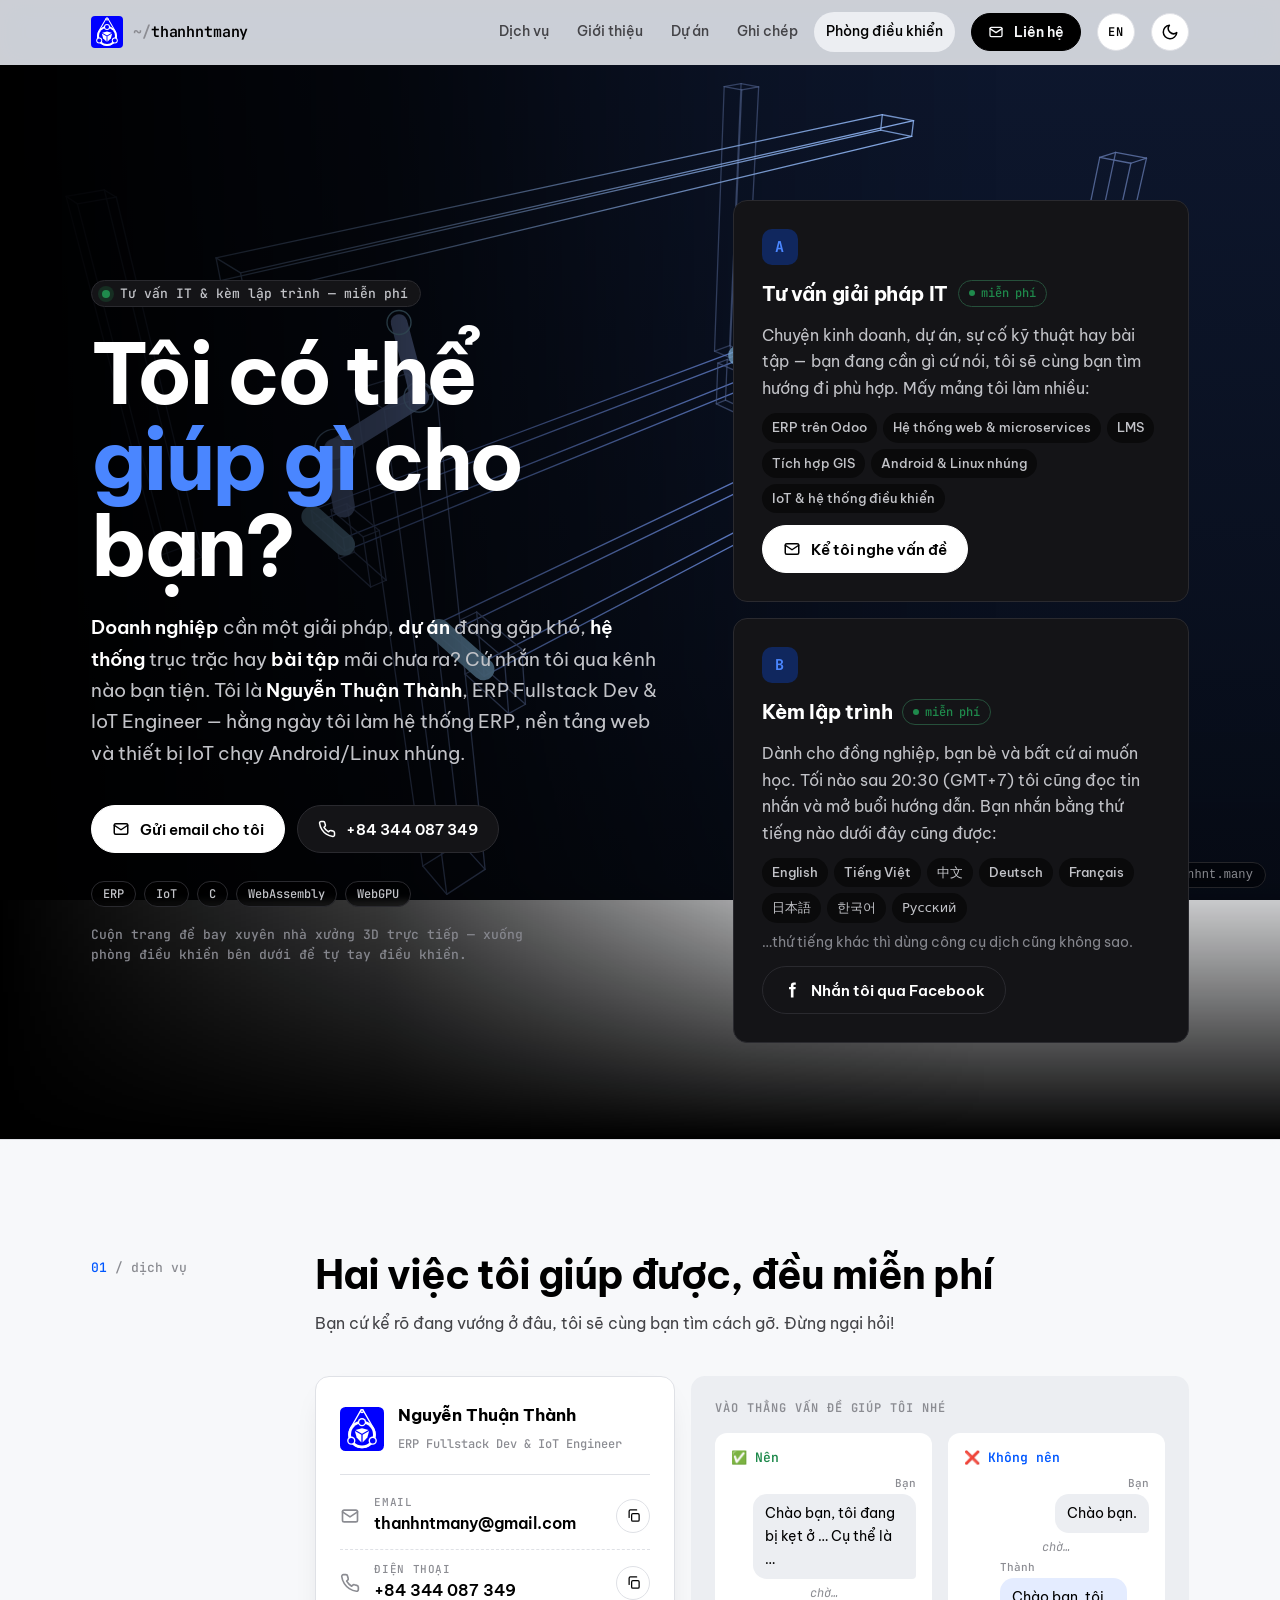
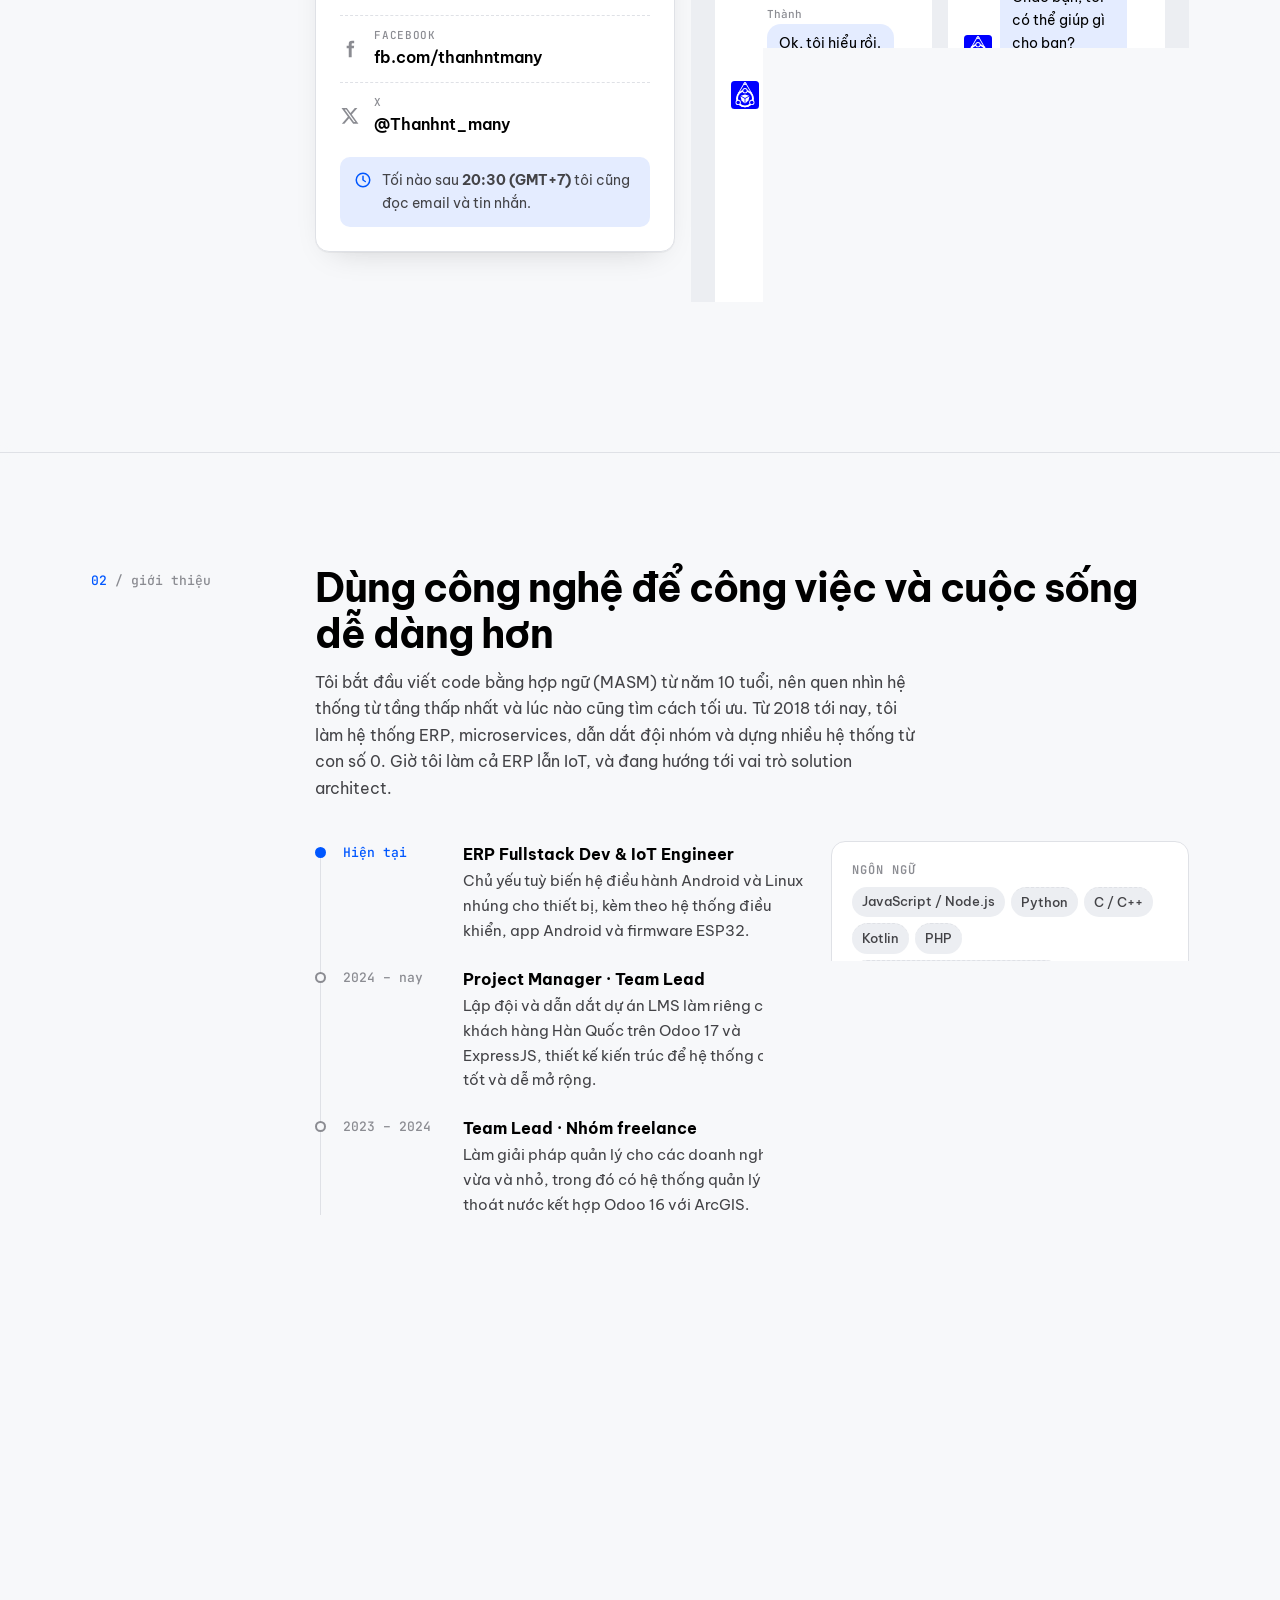
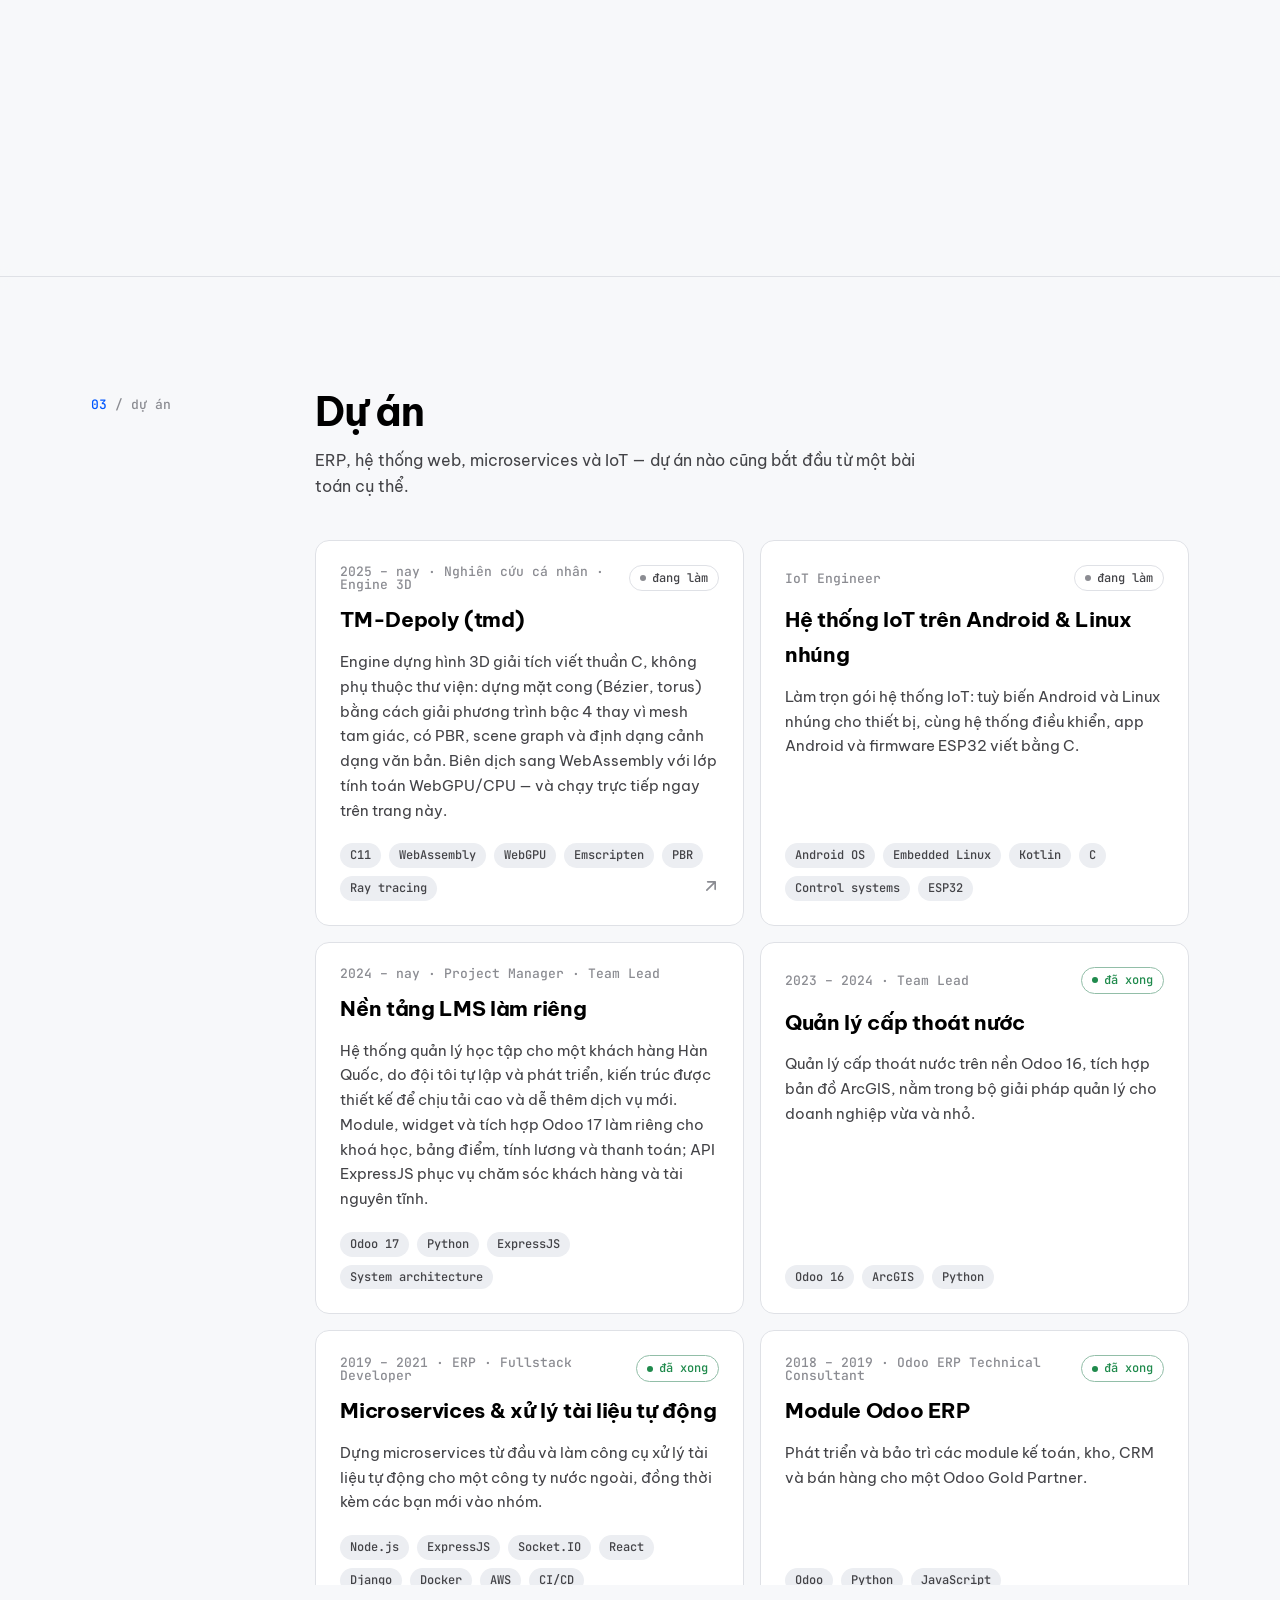
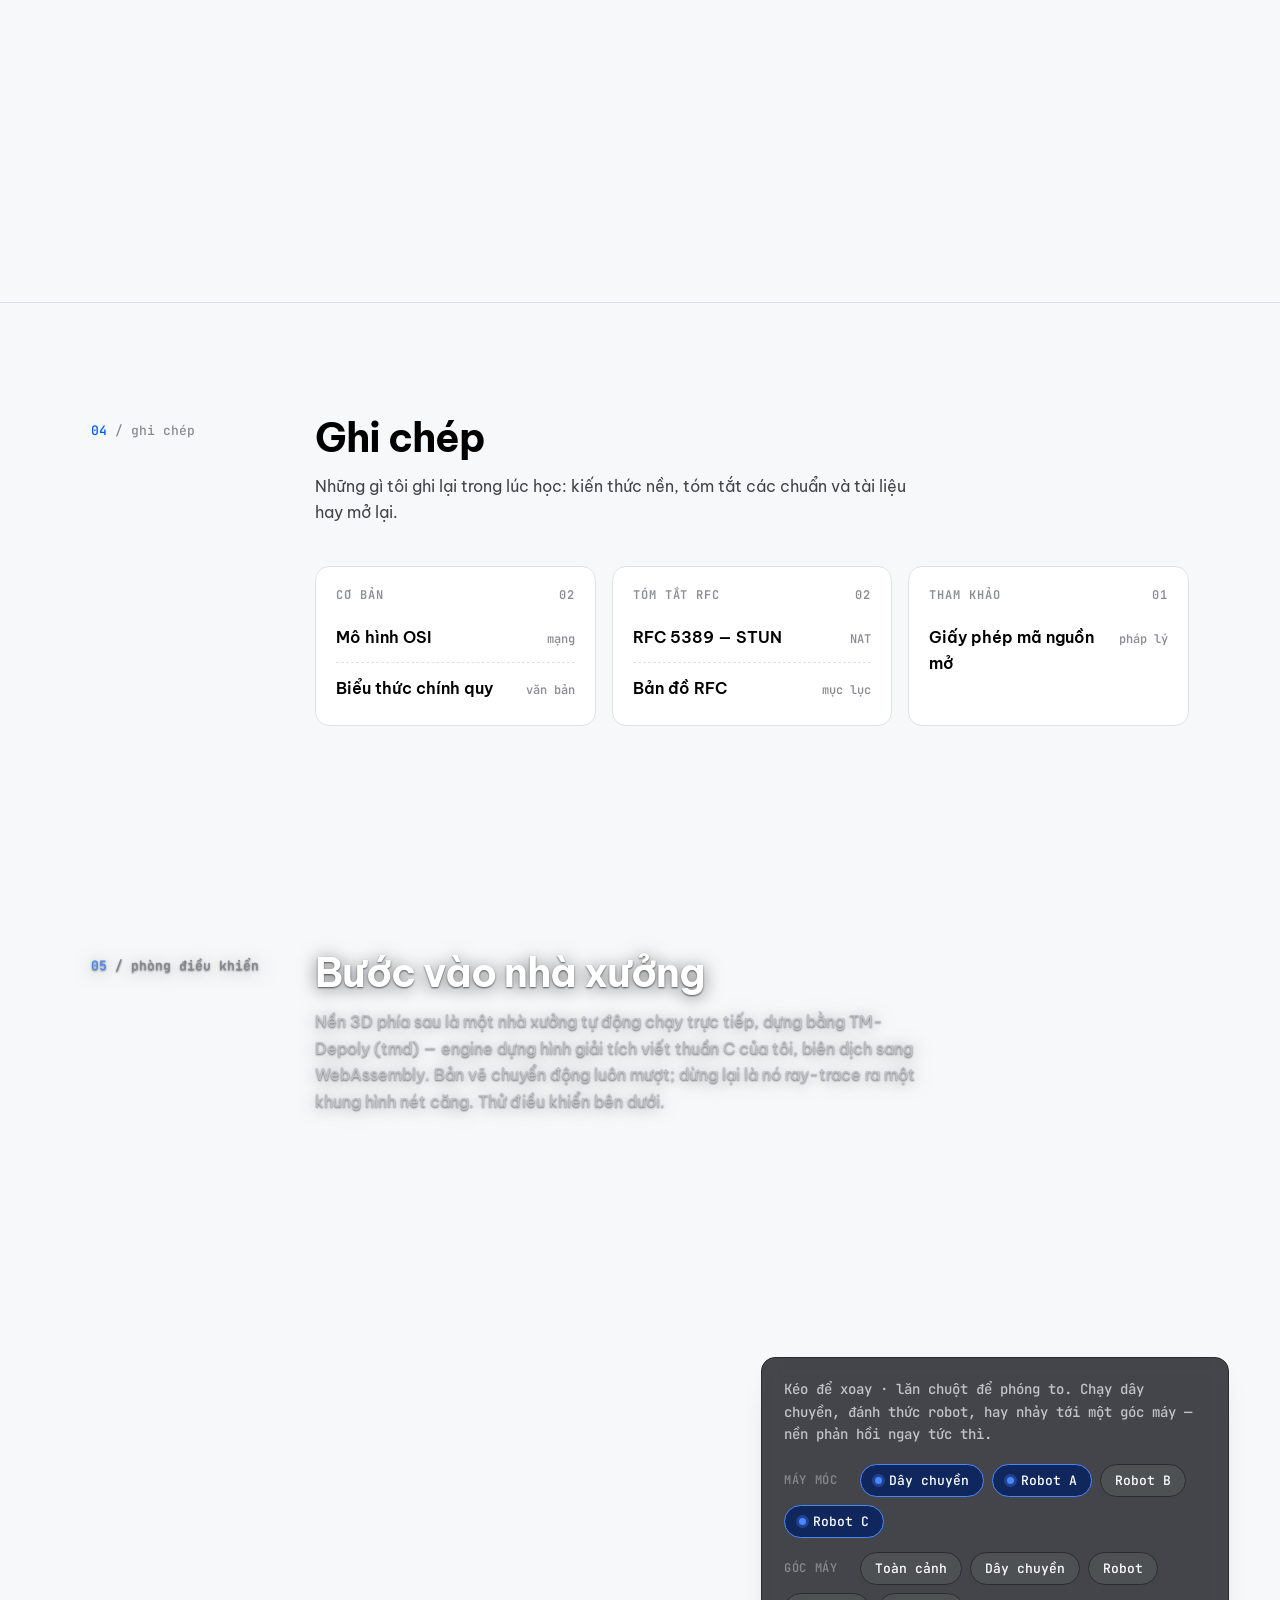
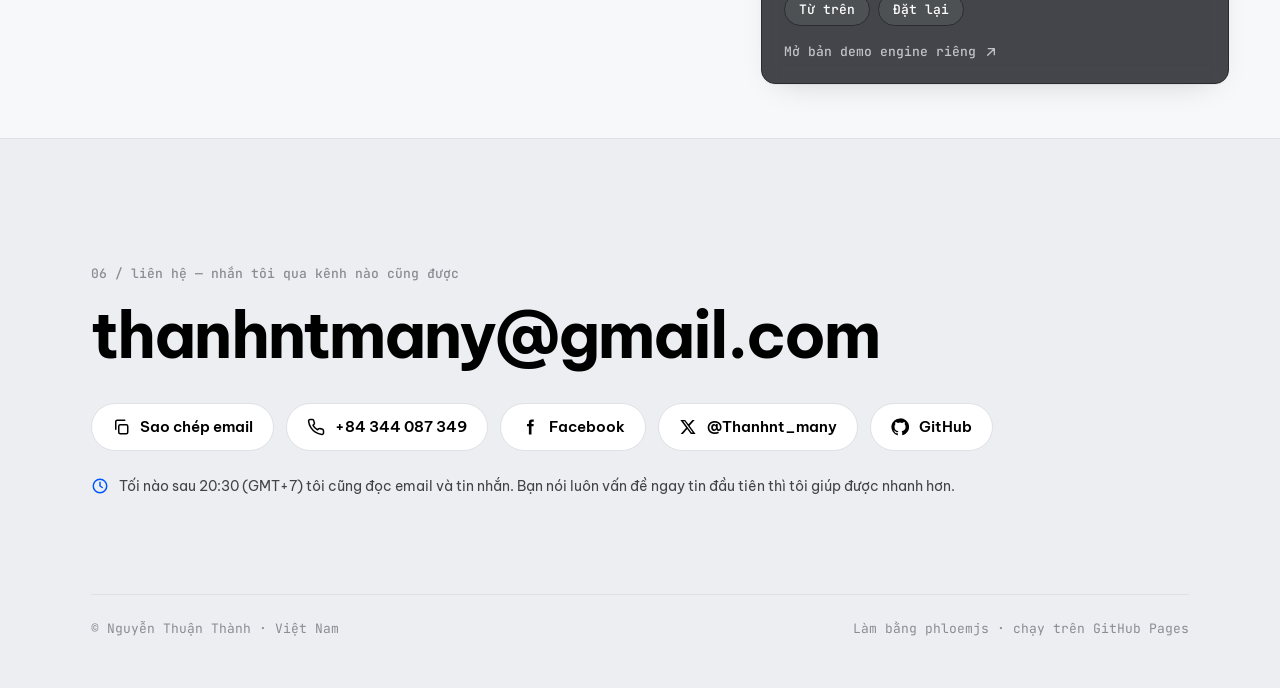
==== commit 166a409c: "feat(landing): swap hero and services cards, widen sections Move the two "ways I can help" service c" ====
--- a/vi/index.html
+++ b/vi/index.html
@@ -37,33 +37,7 @@
         <p class="hero-hint"><span data-i18n="hero.hint3d">Cuộn trang để bay xuyên nhà xưởng 3D trực tiếp — xuống phòng điều khiển bên dưới để tự tay điều khiển.</span></p>
       </div>
 
-      <aside class="reach" id="contact-card" aria-label="Liên hệ" data-i18n-attr="aria-label:hero.contact">
-        <div class="reach-head">
-          <span class="brand-mark"><img class="logo" src="/static/theme/static/logo.svg" width="64" height="64" alt=""></span>
-          <div><b>Nguyễn Thuận Thành</b><small>ERP Fullstack Dev &amp; IoT Engineer</small></div>
-        </div>
-        <ul class="channels">
-          <li><a href="mailto:thanhntmany@gmail.com"><svg viewBox="0 0 24 24" fill="none" stroke="currentColor" stroke-width="2" stroke-linecap="round" stroke-linejoin="round" aria-hidden="true"><rect x="3" y="5" width="18" height="14" rx="2"/><path d="m3 7 9 6 9-6"/></svg><span><small><span data-i18n="channel.0.label">Email</span></small>thanhntmany@gmail.com</span></a><button class="icon-btn" type="button" aria-label="Sao chép email" data-copy="thanhntmany@gmail.com" data-copied="Đã sao chép" do-active="/static/theme/cpn/copy.mjs"><svg viewBox="0 0 24 24" fill="none" stroke="currentColor" stroke-width="2" stroke-linecap="round" stroke-linejoin="round" aria-hidden="true"><rect x="9" y="9" width="12" height="12" rx="2"/><path d="M5 15V5a2 2 0 0 1 2-2h10"/></svg></button></li>
-          <li><a href="tel:+84344087349"><svg viewBox="0 0 24 24" fill="none" stroke="currentColor" stroke-width="2" stroke-linecap="round" stroke-linejoin="round" aria-hidden="true"><path d="M22 16.9v3a2 2 0 0 1-2.2 2 19.8 19.8 0 0 1-8.6-3.1 19.5 19.5 0 0 1-6-6A19.8 19.8 0 0 1 2.1 4.2 2 2 0 0 1 4.1 2h3a2 2 0 0 1 2 1.7c.1.9.4 1.8.7 2.7a2 2 0 0 1-.5 2.1L8 9.8a16 16 0 0 0 6 6l1.3-1.3a2 2 0 0 1 2.1-.4c.9.3 1.8.6 2.7.7a2 2 0 0 1 1.7 2z"/></svg><span><small><span data-i18n="channel.1.label">Điện thoại</span></small>+84 344 087 349</span></a><button class="icon-btn" type="button" aria-label="Sao chép điện thoại" data-copy="+84 344 087 349" data-copied="Đã sao chép" do-active="/static/theme/cpn/copy.mjs"><svg viewBox="0 0 24 24" fill="none" stroke="currentColor" stroke-width="2" stroke-linecap="round" stroke-linejoin="round" aria-hidden="true"><rect x="9" y="9" width="12" height="12" rx="2"/><path d="M5 15V5a2 2 0 0 1 2-2h10"/></svg></button></li>
-          <li><a href="https://fb.com/thanhntmany" target="_blank" rel="noopener"><svg viewBox="0 0 24 24" fill="currentColor" aria-hidden="true"><path d="M14 8V6.2c0-.8.2-1.2 1.4-1.2H17V2h-2.6C11.6 2 10.5 3.4 10.5 5.9V8H8v3h2.5v11H14V11h2.6l.4-3z"/></svg><span><small><span data-i18n="channel.2.label">Facebook</span></small>fb.com/thanhntmany</span></a></li>
-          <li><a href="https://twitter.com/Thanhnt_many" target="_blank" rel="noopener"><svg viewBox="0 0 24 24" fill="currentColor" aria-hidden="true"><path d="M17.8 2.5h3.1l-6.8 7.8 8 10.9h-6.3l-4.9-6.4-5.6 6.4H2.2l7.3-8.3L1.8 2.5h6.4l4.4 5.9zm-1.1 16.8h1.7L7.4 4.3H5.6z"/></svg><span><small><span data-i18n="channel.3.label">X</span></small>@Thanhnt_many</span></a></li>
-        </ul>
-        <p class="reach-note"><svg viewBox="0 0 24 24" fill="none" stroke="currentColor" stroke-width="2" stroke-linecap="round" stroke-linejoin="round" aria-hidden="true"><circle cx="12" cy="12" r="9"/><path d="M12 7v5l3 2"/></svg><span><span data-i18n-html="hero.note">Tối nào sau <b>20:30 (GMT+7)</b> tôi cũng đọc email và tin nhắn.</span></span></p>
-      </aside>
-    </div>
-  </section>
-
-  <section class="section" id="services">
-    <div class="wrap">
-      <div class="section-head reveal">
-        <div class="section-num"><b>01</b> / <span data-i18n="num.services">dịch vụ</span></div>
-        <div>
-          <h2><span data-i18n="services.h2">Hai việc tôi giúp được, đều miễn phí</span></h2>
-          <p class="section-sub"><span data-i18n="services.sub">Bạn cứ kể rõ đang vướng ở đâu, tôi sẽ cùng bạn tìm cách gỡ. Đừng ngại hỏi!</span></p>
-        </div>
-      </div>
-      <div class="section-body">
-        <div class="services">
+      <div class="hero-aside">
           <div class="service reveal">
             <span class="service-num">A</span>
             <h3><span data-i18n="services.consulting.h3">Tư vấn giải pháp IT</span> <span class="status live"><span data-i18n="common.free">miễn phí</span></span></h3>
@@ -79,9 +53,36 @@
             <p class="service-fine"><span data-i18n="services.mentoring.fine">…thứ tiếng khác thì dùng công cụ dịch cũng không sao.</span></p>
             <a class="btn" href="https://fb.com/thanhntmany" target="_blank" rel="noopener"><svg viewBox="0 0 24 24" fill="currentColor" aria-hidden="true"><path d="M14 8V6.2c0-.8.2-1.2 1.4-1.2H17V2h-2.6C11.6 2 10.5 3.4 10.5 5.9V8H8v3h2.5v11H14V11h2.6l.4-3z"/></svg><span data-i18n="services.mentoring.btn">Nhắn tôi qua Facebook</span></a>
           </div>
-        </div>
-
-        <div class="focus reveal">
+      </div>
+    </div>
+  </section>
+
+  <section class="section" id="services">
+    <div class="wrap">
+      <div class="section-head reveal">
+        <div class="section-num"><b>01</b> / <span data-i18n="num.services">dịch vụ</span></div>
+        <div>
+          <h2><span data-i18n="services.h2">Hai việc tôi giúp được, đều miễn phí</span></h2>
+          <p class="section-sub"><span data-i18n="services.sub">Bạn cứ kể rõ đang vướng ở đâu, tôi sẽ cùng bạn tìm cách gỡ. Đừng ngại hỏi!</span></p>
+        </div>
+      </div>
+      <div class="section-body">
+        <div class="service-row">
+          <aside class="reach reveal" id="contact-card" aria-label="Liên hệ" data-i18n-attr="aria-label:hero.contact">
+            <div class="reach-head">
+              <span class="brand-mark"><img class="logo" src="/static/theme/static/logo.svg" width="64" height="64" alt=""></span>
+              <div><b>Nguyễn Thuận Thành</b><small>ERP Fullstack Dev &amp; IoT Engineer</small></div>
+            </div>
+            <ul class="channels">
+              <li><a href="mailto:thanhntmany@gmail.com"><svg viewBox="0 0 24 24" fill="none" stroke="currentColor" stroke-width="2" stroke-linecap="round" stroke-linejoin="round" aria-hidden="true"><rect x="3" y="5" width="18" height="14" rx="2"/><path d="m3 7 9 6 9-6"/></svg><span><small><span data-i18n="channel.0.label">Email</span></small>thanhntmany@gmail.com</span></a><button class="icon-btn" type="button" aria-label="Sao chép email" data-copy="thanhntmany@gmail.com" data-copied="Đã sao chép" do-active="/static/theme/cpn/copy.mjs"><svg viewBox="0 0 24 24" fill="none" stroke="currentColor" stroke-width="2" stroke-linecap="round" stroke-linejoin="round" aria-hidden="true"><rect x="9" y="9" width="12" height="12" rx="2"/><path d="M5 15V5a2 2 0 0 1 2-2h10"/></svg></button></li>
+              <li><a href="tel:+84344087349"><svg viewBox="0 0 24 24" fill="none" stroke="currentColor" stroke-width="2" stroke-linecap="round" stroke-linejoin="round" aria-hidden="true"><path d="M22 16.9v3a2 2 0 0 1-2.2 2 19.8 19.8 0 0 1-8.6-3.1 19.5 19.5 0 0 1-6-6A19.8 19.8 0 0 1 2.1 4.2 2 2 0 0 1 4.1 2h3a2 2 0 0 1 2 1.7c.1.9.4 1.8.7 2.7a2 2 0 0 1-.5 2.1L8 9.8a16 16 0 0 0 6 6l1.3-1.3a2 2 0 0 1 2.1-.4c.9.3 1.8.6 2.7.7a2 2 0 0 1 1.7 2z"/></svg><span><small><span data-i18n="channel.1.label">Điện thoại</span></small>+84 344 087 349</span></a><button class="icon-btn" type="button" aria-label="Sao chép điện thoại" data-copy="+84 344 087 349" data-copied="Đã sao chép" do-active="/static/theme/cpn/copy.mjs"><svg viewBox="0 0 24 24" fill="none" stroke="currentColor" stroke-width="2" stroke-linecap="round" stroke-linejoin="round" aria-hidden="true"><rect x="9" y="9" width="12" height="12" rx="2"/><path d="M5 15V5a2 2 0 0 1 2-2h10"/></svg></button></li>
+              <li><a href="https://fb.com/thanhntmany" target="_blank" rel="noopener"><svg viewBox="0 0 24 24" fill="currentColor" aria-hidden="true"><path d="M14 8V6.2c0-.8.2-1.2 1.4-1.2H17V2h-2.6C11.6 2 10.5 3.4 10.5 5.9V8H8v3h2.5v11H14V11h2.6l.4-3z"/></svg><span><small><span data-i18n="channel.2.label">Facebook</span></small>fb.com/thanhntmany</span></a></li>
+              <li><a href="https://twitter.com/Thanhnt_many" target="_blank" rel="noopener"><svg viewBox="0 0 24 24" fill="currentColor" aria-hidden="true"><path d="M17.8 2.5h3.1l-6.8 7.8 8 10.9h-6.3l-4.9-6.4-5.6 6.4H2.2l7.3-8.3L1.8 2.5h6.4l4.4 5.9zm-1.1 16.8h1.7L7.4 4.3H5.6z"/></svg><span><small><span data-i18n="channel.3.label">X</span></small>@Thanhnt_many</span></a></li>
+            </ul>
+            <p class="reach-note"><svg viewBox="0 0 24 24" fill="none" stroke="currentColor" stroke-width="2" stroke-linecap="round" stroke-linejoin="round" aria-hidden="true"><circle cx="12" cy="12" r="9"/><path d="M12 7v5l3 2"/></svg><span><span data-i18n-html="hero.note">Tối nào sau <b>20:30 (GMT+7)</b> tôi cũng đọc email và tin nhắn.</span></span></p>
+          </aside>
+
+          <div class="focus reveal">
           <h3><span data-i18n="services.focus.h3">Vào thẳng vấn đề giúp tôi nhé</span></h3>
           <div class="chats">
             <div class="chat chat-do">
@@ -101,6 +102,7 @@
               <div class="msg-row me"><span class="avatar"><img class="logo" src="/static/theme/static/logo.svg" width="64" height="64" alt=""></span><div><small class="who"><span data-i18n="services.focus.me">Thành</span></small><p class="msg me"><span data-i18n="services.focus.answer">Ok, tôi hiểu rồi. Bạn thử làm thế này nhé: …</span></p></div></div>
               <p class="wait"><span data-i18n="services.focus.evening">…thế là hết một buổi tối</span></p>
             </div>
+          </div>
           </div>
         </div>
       </div>
--- a/static/theme/static/main.css
+++ b/static/theme/static/main.css
@@ -17,7 +17,7 @@
   --font: "Be Vietnam Pro", system-ui, -apple-system, "Segoe UI", Roboto, sans-serif;
   --mono: "JetBrains Mono", ui-monospace, SFMono-Regular, Menlo, Consolas, monospace;
   --radius: 14px;
-  --wrap: 1120px;
+  --wrap: min(1560px, 92vw);
   --gutter: clamp(16px, 4vw, 40px);
   color-scheme: light;
 }
@@ -299,8 +299,15 @@
 
 .hero .wrap a,
 .hero .wrap button,
-.hero .reach {
+.hero .hero-aside {
   pointer-events: auto;
+}
+
+/* The hero's right column: the two "ways I can help" cards, stacked. */
+.hero-aside {
+  display: flex;
+  flex-direction: column;
+  gap: 16px;
 }
 
 .hero-tech {
@@ -423,11 +430,11 @@
 .section {
   padding: clamp(64px, 9vw, 112px) 0;
   border-top: 1px solid var(--line);
-  /* Frosted, not fully opaque: the fixed 3D backdrop (#bg3d) stays faintly visible
-     behind the content as these sections scroll over it, while the high opacity +
-     blur keep headings and cards readable. The hero and the control room are fully
+  /* Frosted, not fully opaque: the fixed 3D backdrop (#bg3d) stays visible behind
+     the content as these sections scroll over it, while the tint + blur keep
+     headings and cards readable. The hero and the control room are fully
      transparent to reveal the factory outright. */
-  background: color-mix(in srgb, var(--bg) 86%, transparent);
+  background: color-mix(in srgb, var(--bg) 70%, transparent);
   backdrop-filter: blur(7px) saturate(1.1);
   -webkit-backdrop-filter: blur(7px) saturate(1.1);
   position: relative;
@@ -850,8 +857,19 @@
 
 /* focus on the problem */
 
+/* The contact card and the focus card share one row inside the Services section. */
+.service-row {
+  display: grid;
+  grid-template-columns: minmax(0, 360px) minmax(0, 1fr);
+  gap: 16px;
+  align-items: start;
+}
+
+.service-row .reach {
+  background: var(--bg-elev);
+}
+
 .focus {
-  margin-top: 16px;
   padding: 24px;
   border-radius: var(--radius);
   background: var(--bg-sunk);
@@ -1172,10 +1190,17 @@
    legible over the 3D. The empty stage is pointer-transparent so drags reach the
    backdrop — only the heading and the control panel capture pointer events. */
 .control {
+  /* Fully transparent, with no border or frosted blur, so the live 3D factory
+     reads through cleanly — unlike the other sections that frost over it. */
   background: transparent;
+  border-top: none;
+  backdrop-filter: none;
+  -webkit-backdrop-filter: none;
   min-height: 100vh;
   display: flex;
-  align-items: center;
+  /* Title pinned to the top; the control panel sits at the bottom-right corner,
+     leaving the centre clear for the factory. */
+  align-items: flex-start;
   pointer-events: none;
   --ink: #ffffff;
   --ink-2: #c2c3c8;
@@ -1185,9 +1210,8 @@
   --accent-soft: #10275e;
   color: var(--ink);
 }
-/* Fully transparent — the 3D backdrop reads through the whole section. The copy
-   stays legible over the moving factory with a soft text-shadow instead of a
-   scrim, so nothing dims the view. */
+/* The copy stays legible over the moving factory with a soft text-shadow
+   instead of a scrim, so nothing dims the view. */
 .control .wrap { position: relative; z-index: 2; }
 .control .section-head,
 .control-panel { pointer-events: auto; }
@@ -1431,6 +1455,10 @@
     grid-template-columns: repeat(2, minmax(0, 1fr));
   }
 
+  .service-row {
+    grid-template-columns: minmax(0, 1fr);
+  }
+
   .reach {
     max-width: 520px;
   }
